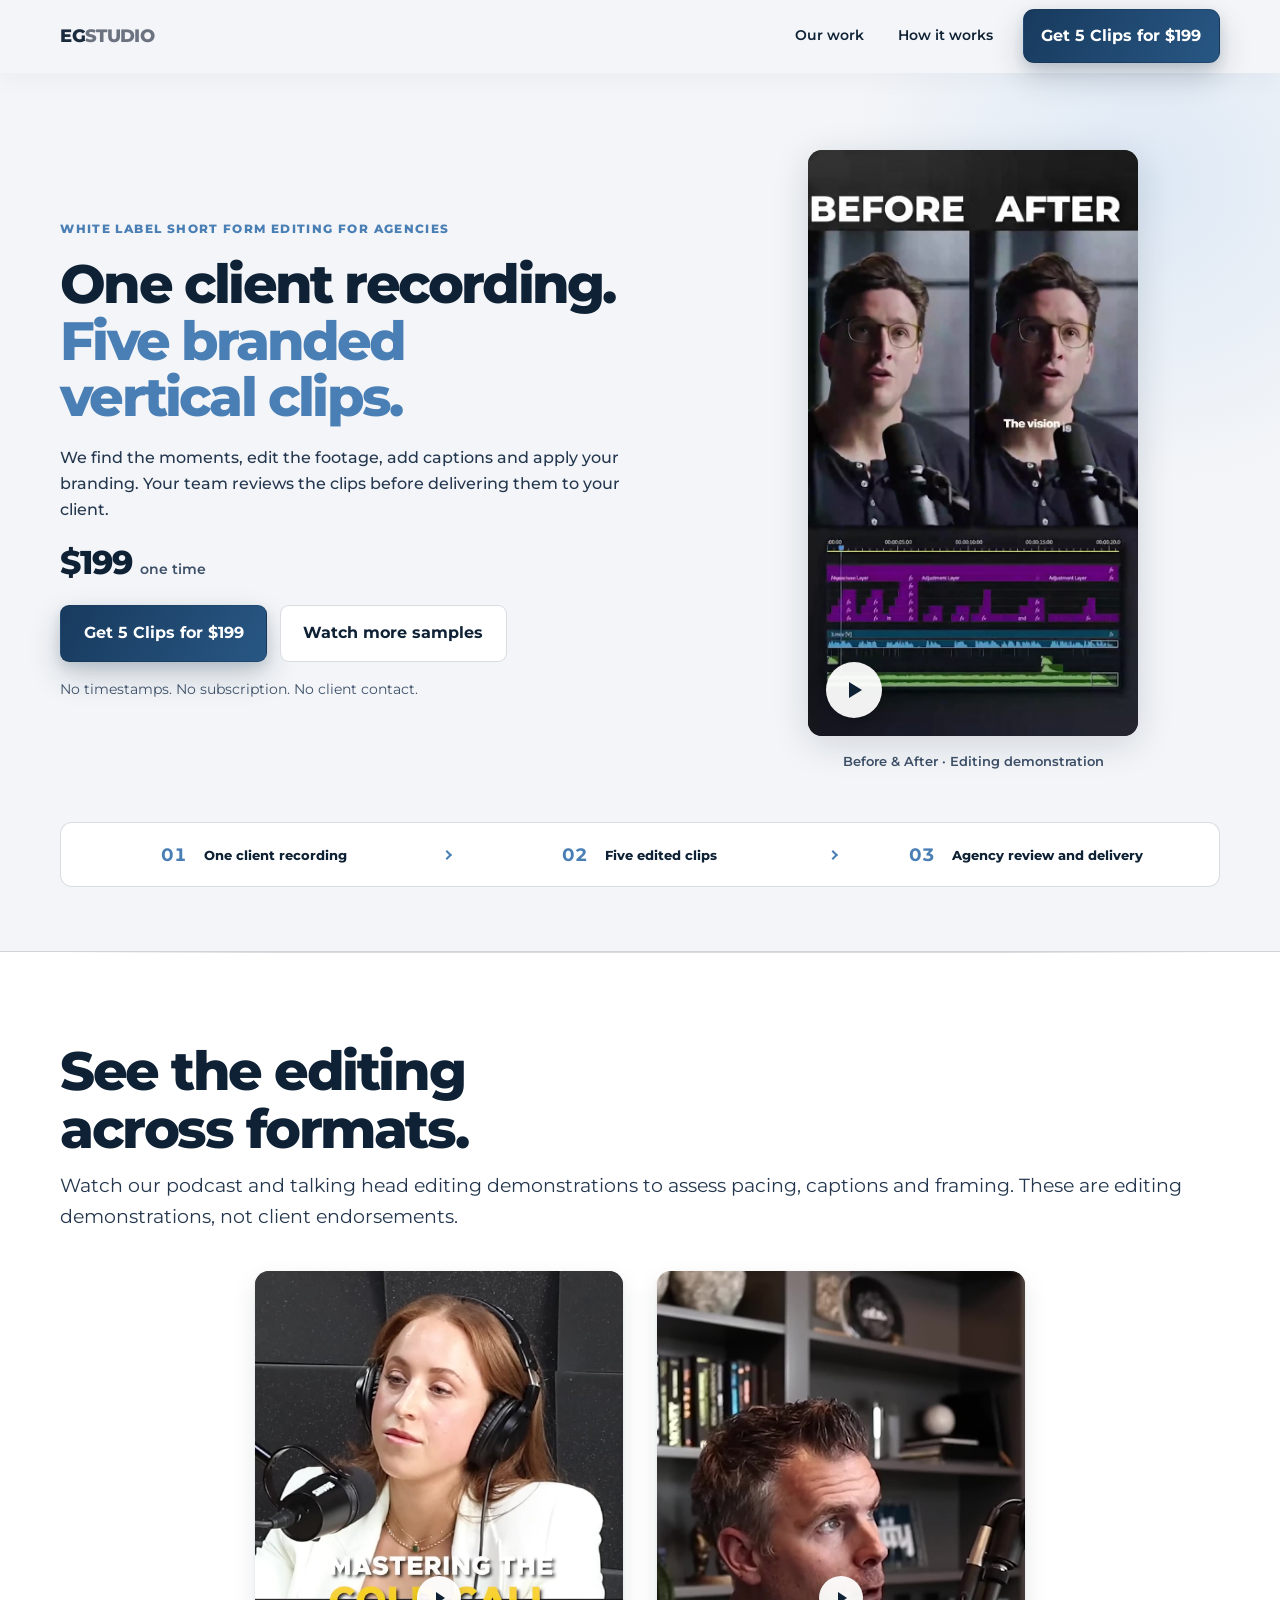
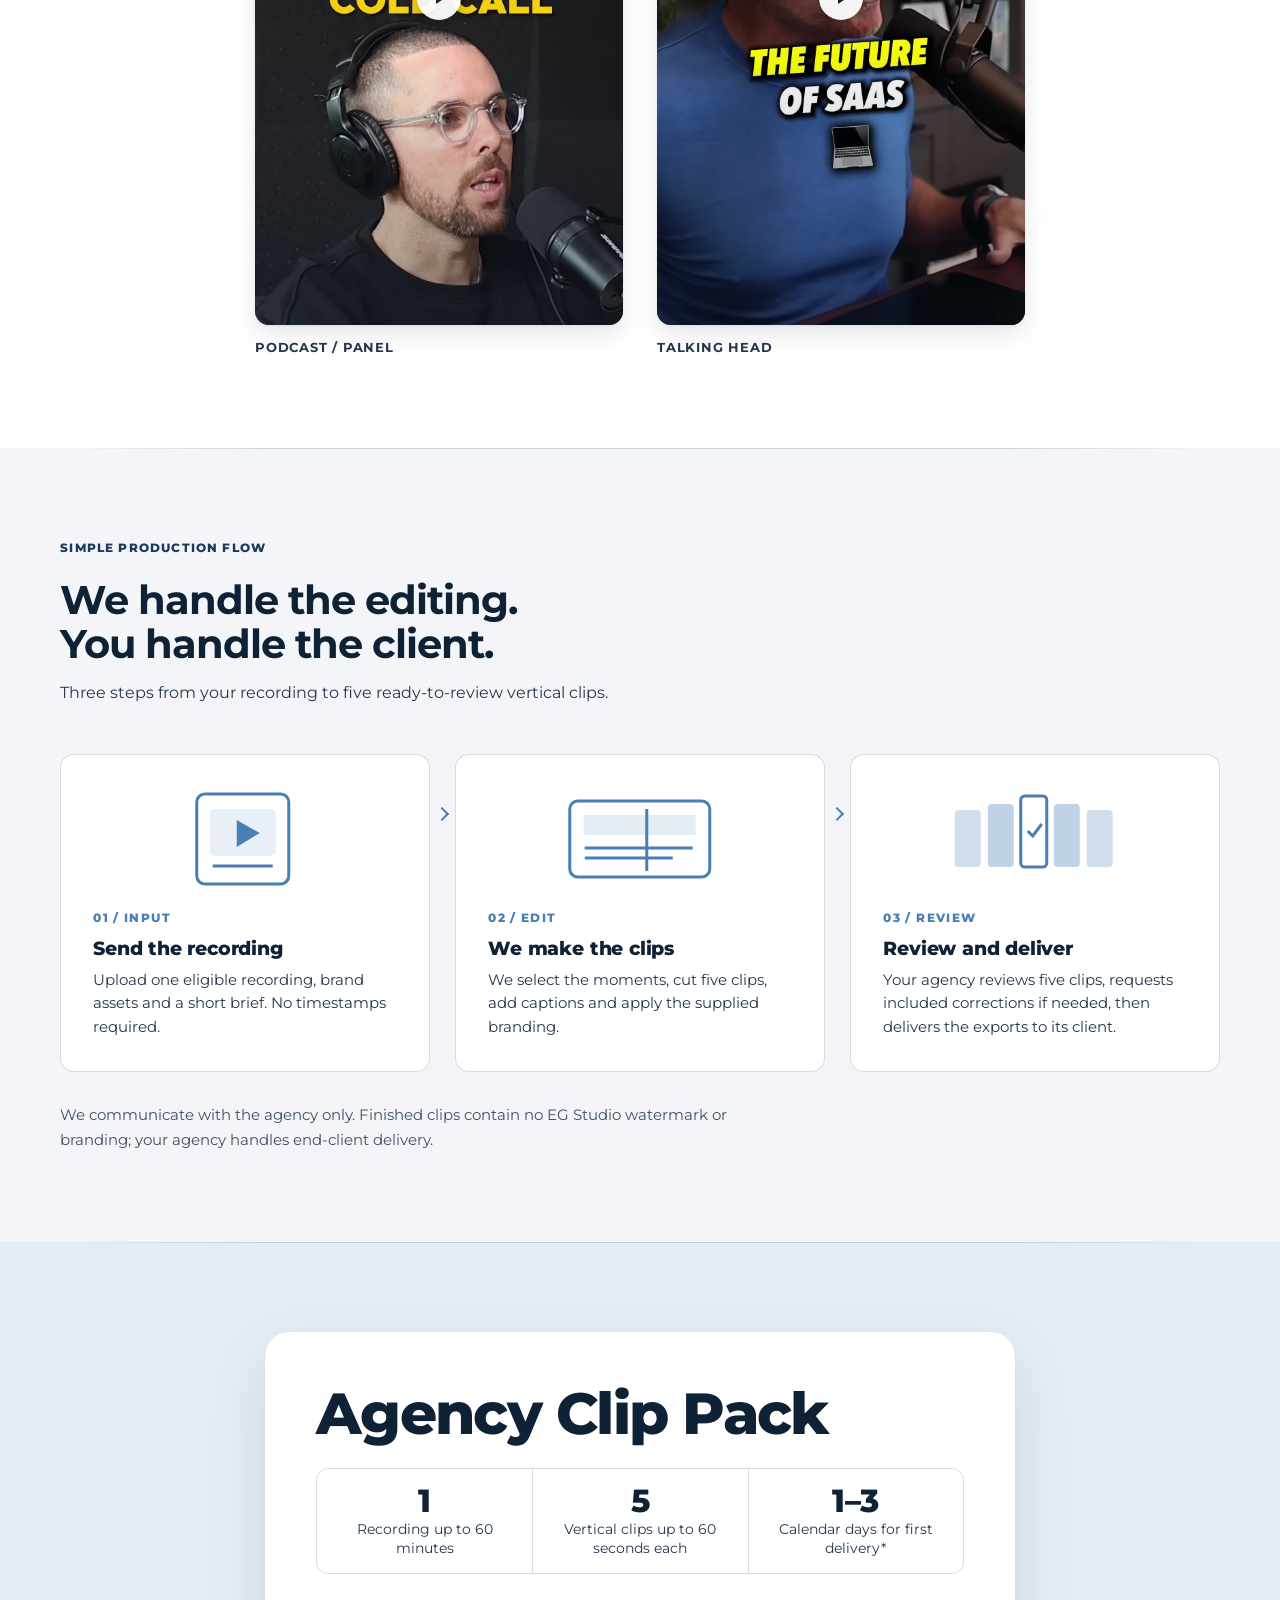
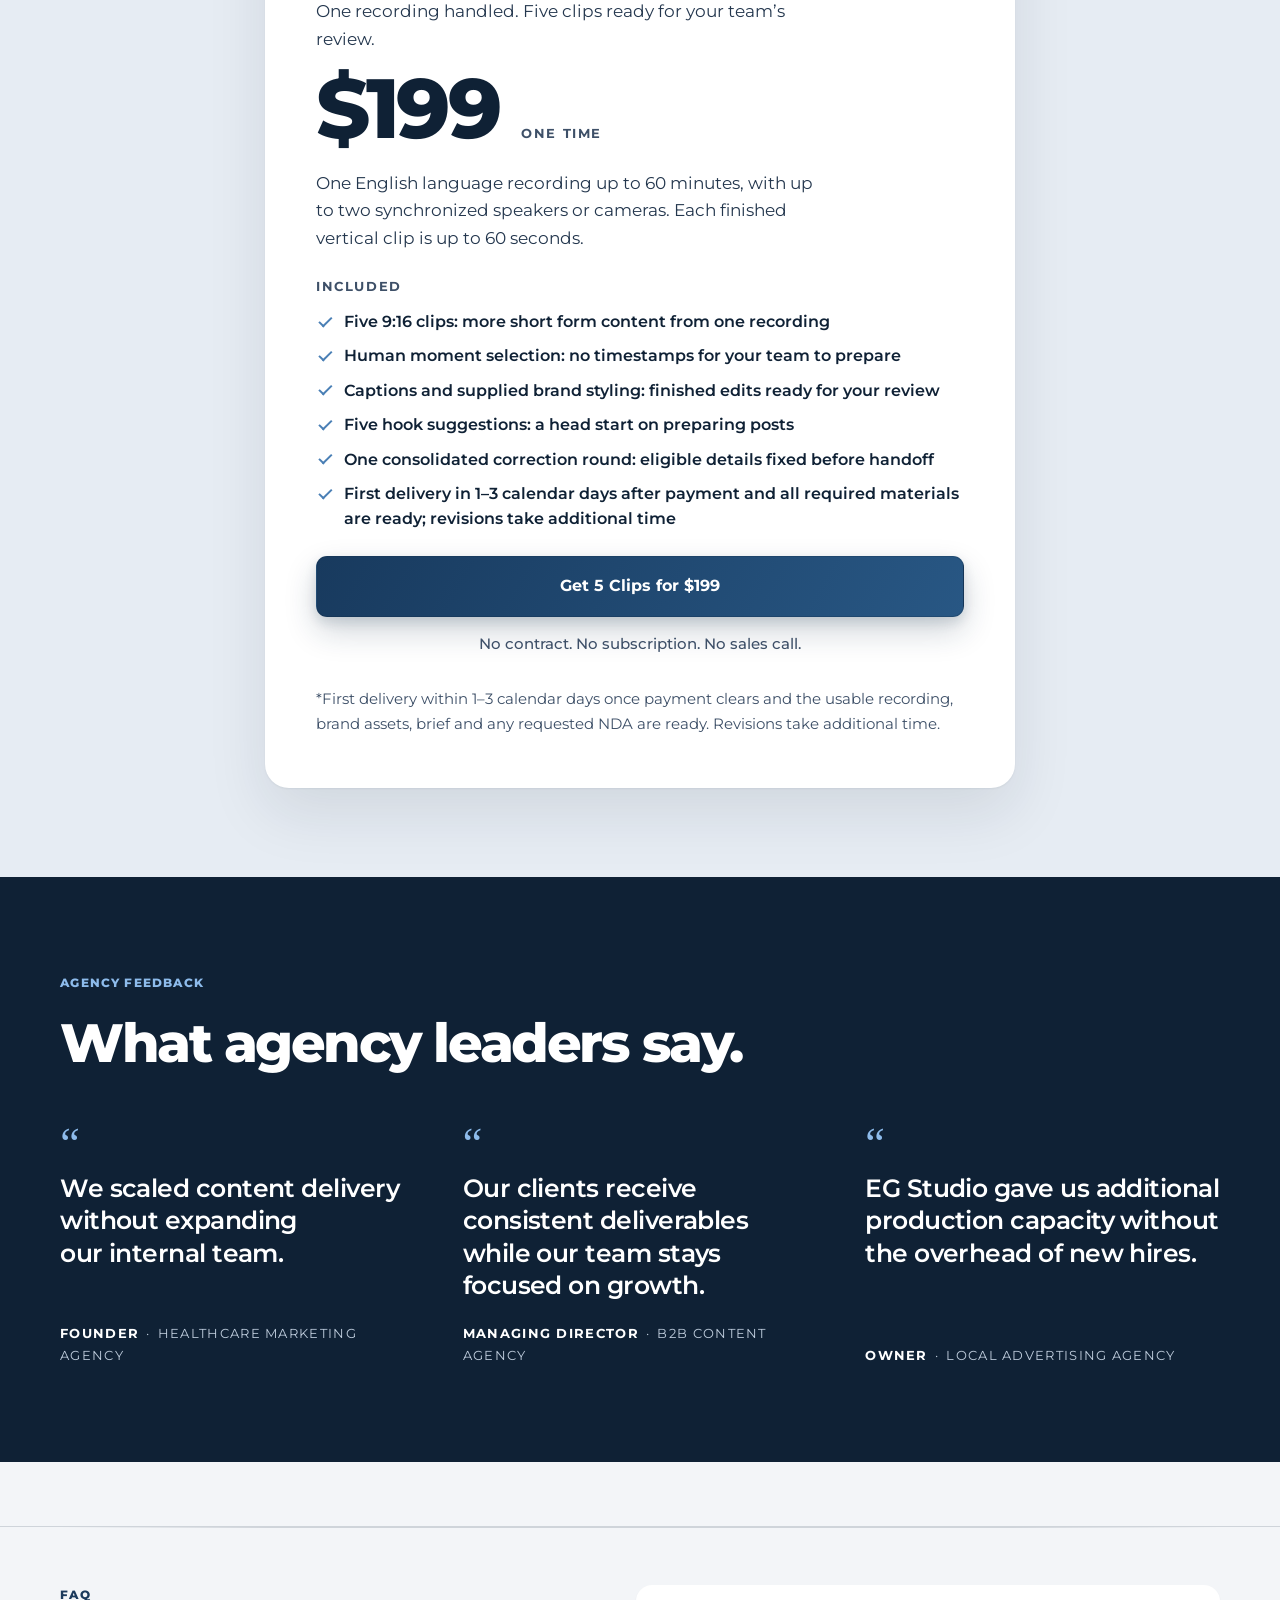
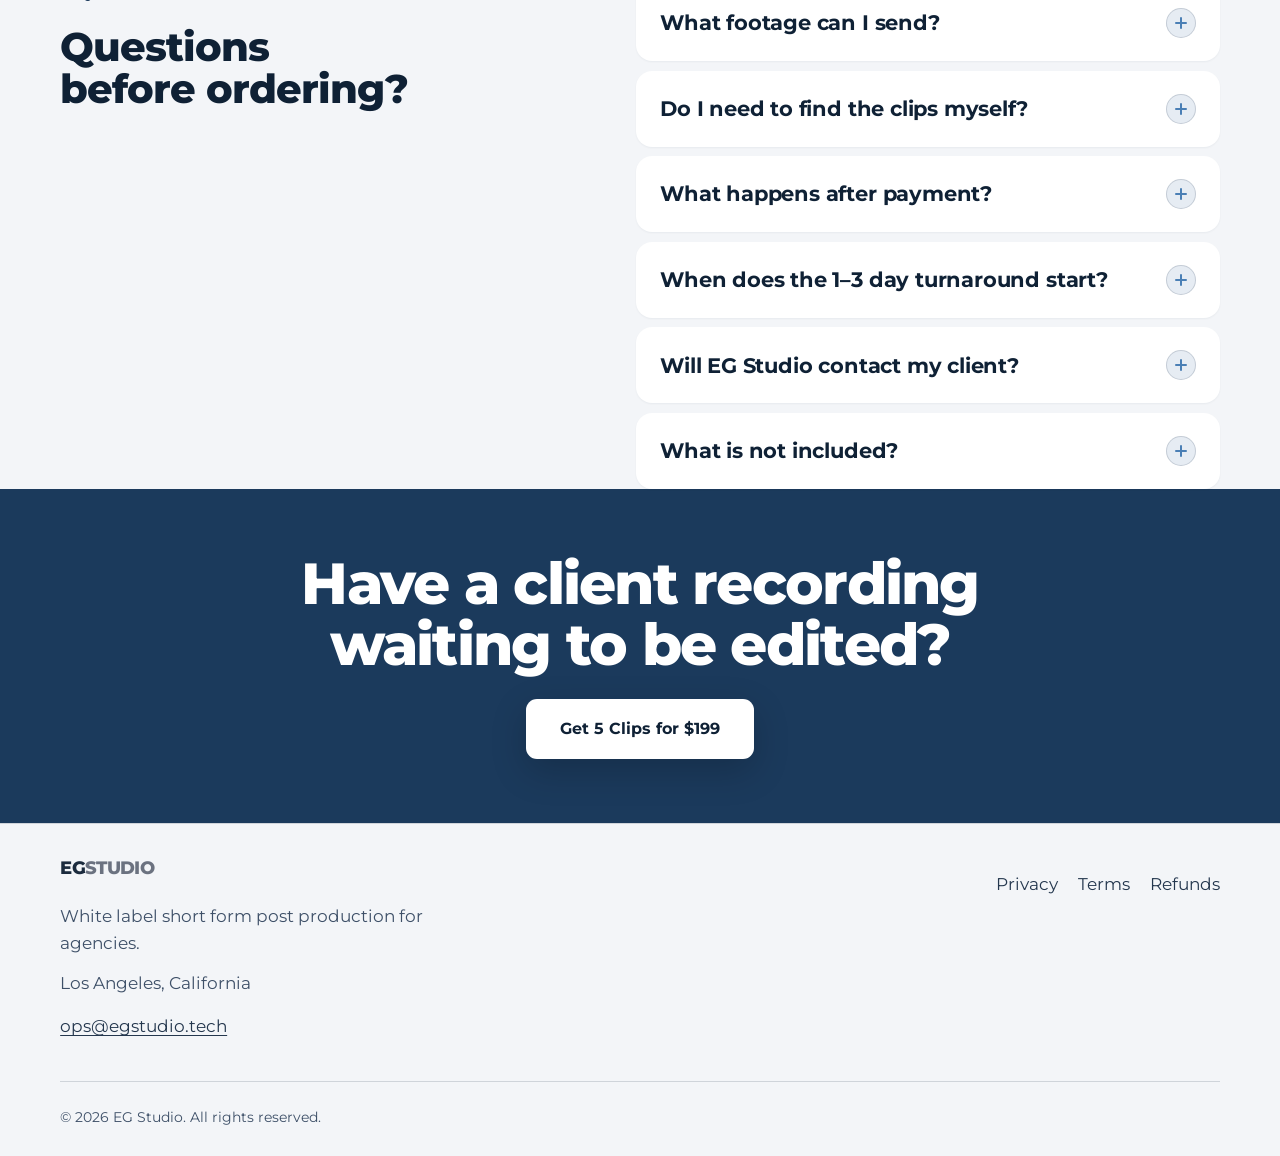
==== index.html @ 1fa15393 "Implement approved visual-first EG Studio homepage on review branch" ====
<!DOCTYPE html>
<html lang="en" class="scroll-smooth">
<head>
  <meta name="p:domain_verify" content="b39643a12d368861248fd5075be1f813">
  <meta charset="UTF-8">
  <meta name="viewport" content="width=device-width, initial-scale=1.0">
  <title>White Label Short Form Video Editing for Agencies | EG Studio</title>
  <meta name="description" content="Keep client content moving without hiring an editor. White label short form editing: five branded clips from one recording for $199.">
  <link rel="canonical" href="https://egstudio.tech/">
  <script type="application/ld+json">
{
 "@context": "https://schema.org",
 "@graph": [
  {
   "@type": "Organization",
   "@id": "https://egstudio.tech/#org",
   "name": "EG Studio",
   "url": "https://egstudio.tech/",
   "email": "ops@egstudio.tech",
   "logo": "https://egstudio.tech/apple-touch-icon.png"
  },
  {
   "@type": "Service",
   "name": "White label short form editing for agencies",
   "serviceType": "White-label short-form video editing",
   "provider": {
    "@id": "https://egstudio.tech/#org"
   },
   "areaServed": "US",
   "url": "https://egstudio.tech/",
   "description": "Keep client content moving without hiring an editor. White label short form editing: five branded clips from one recording for $199.",
   "offers": {
    "@type": "Offer",
    "name": "Agency Clip Pack",
    "price": "199",
    "priceCurrency": "USD",
    "url": "https://buy.stripe.com/00wdR27qNc6IfXJ7419EI0f",
    "description": "One client recording up to 60 minutes becomes five finished clips your agency can review and deliver, each up to 60 seconds. Captions, brand styling, hook suggestions, and one revision round included. $199 one time."
   }
  },
  {
   "@type": "FAQPage",
   "mainEntity": [
     {
      "@type": "Question",
      "name": "What footage can I send?",
      "acceptedAnswer": {
       "@type": "Answer",
       "text": "Podcasts, interviews, webinars, educational recordings, and talking head videos work best. The standard pack covers one English language recording up to 60 minutes, with up to two synchronized speakers or cameras. Unsure whether your recording qualifies? Email us before ordering."
      }
     },
     {
      "@type": "Question",
      "name": "Do I need to find the clips myself?",
      "acceptedAnswer": {
       "@type": "Answer",
       "text": "No. Send the full recording. We review the footage and choose the moments, so your team does not need to prepare timestamps."
      }
     },
     {
      "@type": "Question",
      "name": "What happens after payment?",
      "acceptedAnswer": {
       "@type": "Answer",
       "text": "After payment verification, you receive access to a private Google Drive project workspace shared with the email used for your order. Upload your recording, brand assets, and short brief. We return the clips there for your review."
      }
     },
     {
      "@type": "Question",
      "name": "When does the 1–3 day turnaround start?",
      "acceptedAnswer": {
       "@type": "Answer",
       "text": "The first batch is delivered within 1–3 calendar days once payment clears and the usable recording, brand assets, brief, and any requested NDA are ready. We will tell you if anything is missing."
      }
     },
     {
      "@type": "Question",
      "name": "Will EG Studio contact my client?",
      "acceptedAnswer": {
       "@type": "Answer",
       "text": "No. We communicate with your agency only, and the exported clips contain no EG Studio watermark or branding."
      }
     },
     {
      "@type": "Question",
      "name": "What is not included?",
      "acceptedAnswer": {
       "@type": "Answer",
       "text": "Filming, posting, full episode editing, complex custom animation, and native project files are outside this fixed package unless separately agreed."
      }
     }
    ]
  }
 ]
}
  </script>
  <meta name="application-name" content="EG Studio">
  <link rel="preconnect" href="https://fonts.googleapis.com">
  <link rel="preconnect" href="https://fonts.gstatic.com" crossorigin>
  <link href="https://fonts.googleapis.com/css2?family=Montserrat:wght@400;500;600;700;800;900&display=swap" rel="stylesheet">
  
  <style>
    :root {
      --bg-black: #F4F6F8;
      --bg-surface: #FFFFFF;
      --bg-card: #FFFFFF;
      --bg-card-hover: #F9FAFB;
      --border-color: #D8DEE5;
      --border-focus: #6EA8E5;
      --text-white: #1F2937;
      --text-gray: #6B7280;
      --text-dark-gray: #6B7280;
      --accent-green: #6EA8E5;
      --accent-green-bg: rgba(110, 168, 229, 0.10);
      --accent-green-border: rgba(110, 168, 229, 0.28);
      --primary: #1B3A5C;
      --font-main: 'Montserrat', -apple-system, BlinkMacSystemFont, 'Segoe UI', Roboto, sans-serif;
    }

    @media (prefers-color-scheme: dark) {
      :root {
        --bg-black: #142238;
        --bg-surface: #1C2E48;
        --bg-card: #1C2E48;
        --bg-card-hover: #243F63;
        --border-color: #2D3E56;
        --border-focus: #6EA8E5;
        --text-white: #F8FAFC;
        --text-gray: #D5DCE6;
        --text-dark-gray: #D5DCE6;
        --accent-green: #6EA8E5;
        --accent-green-bg: rgba(110, 168, 229, 0.16);
        --accent-green-border: rgba(110, 168, 229, 0.40);
        --primary: #1B3A5C;
      }
    }

    * {
      box-sizing: border-box;
      margin: 0;
      padding: 0;
    }

    body {
      background-color: var(--bg-black);
      color: var(--text-white);
      font-family: var(--font-main);
      line-height: 1.6;
      -webkit-font-smoothing: antialiased;
      overflow-x: hidden;
    }

    .container {
      width: 92%;
      max-width: 1180px;
      margin: 0 auto;
      padding: 0 1rem;
    }

    .section-container {
      padding: 5.5rem 0;
      border-bottom: 1px solid var(--border-color);
      position: relative;
    }

    .bg-surface { background-color: var(--bg-surface); }
    .text-center { text-align: center; }
    .text-green { color: var(--accent-green); }
    .text-muted { color: var(--text-gray); }

    h1, h2, h3, h4 {
      font-weight: 800;
      letter-spacing: -0.025em;
      color: var(--text-white);
    }

    .eyebrow-tag {
      display: inline-flex;
      align-items: center;
      gap: 0.5rem;
      font-size: 0.72rem;
      font-weight: 700;
      letter-spacing: 0.12em;
      text-transform: uppercase;
      color: var(--text-gray);
      background: rgba(255, 255, 255, 0.05);
      border: 1px solid var(--border-color);
      padding: 0.35rem 0.85rem;
      border-radius: 9999px;
      margin-bottom: 1.5rem;
    }

    .section-title {
      font-size: clamp(1.85rem, 3.5vw, 2.75rem);
      line-height: 1.15;
      margin-bottom: 1rem;
    }

    .section-subtitle {
      font-size: clamp(0.95rem, 1.8vw, 1.15rem);
      color: var(--text-gray);
      max-width: 680px;
      margin: 0 auto 3rem;
      font-weight: 400;
    }

    /* Action Buttons */
    .btn {
      display: inline-flex;
      align-items: center;
      justify-content: center;
      gap: 0.5rem;
      padding: 0.85rem 1.75rem;
      font-weight: 700;
      font-size: 0.9rem;
      text-decoration: none;
      border-radius: 6px;
      transition: all 0.2s cubic-bezier(0.16, 1, 0.3, 1);
      cursor: pointer;
      letter-spacing: -0.01em;
      border: 1px solid transparent;
    }

    .btn-primary {
      background-color: #1B3A5C;
      color: #FFFFFF;
      border-color: #1B3A5C;
    }
    .btn-primary:hover {
      background-color: #152E4A;
      transform: translateY(-1px);
      box-shadow: 0 4px 20px rgba(27, 58, 92, 0.25);
    }

    .btn-secondary {
      background-color: rgba(255, 255, 255, 0.04);
      color: var(--text-white);
      border-color: var(--border-color);
    }
    .btn-secondary:hover {
      border-color: var(--text-white);
      background-color: rgba(255, 255, 255, 0.08);
    }

    .btn-outline-green {
      background: var(--accent-green-bg);
      color: var(--accent-green);
      border-color: var(--accent-green-border);
    }
    .btn-outline-green:hover {
      background: rgba(110, 168, 229, 0.20);
      border-color: var(--accent-green);
    }

    .btn-block {
      width: 100%;
      padding: 1.1rem;
      font-size: 1.05rem;
    }

    /* 1. Global Navigation */
    .nav-container {
      position: sticky;
      top: 0;
      z-index: 1000;
      background-color: rgba(244, 246, 248, 0.92);
      backdrop-filter: blur(14px);
      -webkit-backdrop-filter: blur(14px);
      border-bottom: 1px solid var(--border-color);
      padding: 0.9rem 0;
    }

    .nav-inner {
      display: flex;
      justify-content: space-between;
      align-items: center;
    }

    .nav-menu {
      display: none;
      align-items: center;
      gap: 2rem;
    }
    .nav-menu a {
      color: var(--text-gray);
      text-decoration: none;
      font-size: 0.875rem;
      font-weight: 600;
      transition: color 0.15s;
    }
    .nav-menu a:hover { color: var(--text-white); }

    .btn-primary-nav {
      padding: 0.55rem 1.25rem;
      font-size: 0.825rem;
      background: var(--text-white);
      color: var(--bg-black);
    }

    .mobile-menu-btn {
      display: flex;
      flex-direction: column;
      gap: 5px;
      background: transparent;
      border: none;
      cursor: pointer;
      padding: 0.5rem;
    }
    .mobile-menu-btn span {
      display: block;
      width: 22px;
      height: 2px;
      background: var(--text-white);
      transition: 0.2s;
    }

    .mobile-drawer {
      display: none;
      flex-direction: column;
      gap: 1.25rem;
      background: var(--bg-surface);
      border-bottom: 1px solid var(--border-color);
      padding: 1.5rem 1.25rem;
    }
    .mobile-drawer.active { display: flex; }
    .mobile-drawer a {
      color: var(--text-gray);
      text-decoration: none;
      font-weight: 600;
      font-size: 1rem;
    }

    @media (min-width: 860px) {
      .nav-menu { display: flex; }
      .mobile-menu-btn { display: none; }
      .mobile-drawer { display: none !important; }
    }

    /* 2. Hero Section */
    .hero-section {
      padding: 3.5rem 0 4.5rem;
      text-align: center;
      position: relative;
    }
    @media (min-width: 768px) {
      .hero-section {
        padding: 5rem 0 5rem;
      }
    }
    .hero-title {
      font-size: clamp(2.2rem, 5.2vw, 3.85rem);
      line-height: 1.1;
      margin-bottom: 1.5rem;
      font-weight: 900;
    }
    .hero-subtitle {
      font-size: clamp(1rem, 2vw, 1.25rem);
      color: var(--text-gray);
      max-width: 780px;
      margin: 0 auto 2.5rem;
      font-weight: 400;
      line-height: 1.65;
    }
    .hero-actions {
      display: flex;
      justify-content: center;
      flex-wrap: wrap;
      gap: 1rem;
      margin-bottom: 3rem;
    }
    .hero-proof-bar {
      display: inline-flex;
      align-items: center;
      justify-content: center;
      flex-wrap: wrap;
      gap: 0.75rem 1.25rem;
      padding: 0.75rem 1.5rem;
      background: rgba(255, 255, 255, 0.02);
      border: 1px solid var(--border-color);
      border-radius: 9999px;
      font-size: 0.825rem;
      color: var(--text-gray);
      font-weight: 600;
    }
    .hero-proof-bar .dot {
      color: var(--accent-green);
      font-weight: bold;
    }

    /* 3. Agency Economic Arbitrage */
    .arbitrage-table-container {
      overflow-x: auto;
      border: 1px solid var(--border-color);
      border-radius: 8px;
      background: var(--bg-card);
      margin-bottom: 3rem;
      -webkit-overflow-scrolling: touch;
    }
    .arbitrage-table {
      width: 100%;
      border-collapse: collapse;
      text-align: left;
      min-width: 720px;
      font-size: 0.875rem;
    }
    .arbitrage-table th, .arbitrage-table td {
      padding: 1.25rem 1.5rem;
      border-bottom: 1px solid var(--border-color);
    }
    .arbitrage-table th {
      background: rgba(0, 0, 0, 0.4);
      font-size: 0.75rem;
      text-transform: uppercase;
      letter-spacing: 0.08em;
      color: var(--text-dark-gray);
    }
    .arbitrage-table tr:last-child td { border-bottom: none; }
    .arbitrage-table tr.highlight-row {
      background: rgba(110, 168, 229, 0.06);
    }
    .arbitrage-table tr.highlight-row td {
      border-top: 1px solid var(--accent-green-border);
      border-bottom: 1px solid var(--accent-green-border);
    }
    .badge-eg {
      display: inline-block;
      font-size: 0.7rem;
      font-weight: 800;
      color: var(--accent-green);
      background: var(--accent-green-bg);
      border: 1px solid var(--accent-green-border);
      padding: 0.15rem 0.45rem;
      border-radius: 4px;
      margin-left: 0.4rem;
    }

    /* Dynamic Margin Calculator */
    .calc-container {
      background: var(--bg-card);
      border: 1px solid var(--border-color);
      border-radius: 12px;
      padding: 2.5rem;
      max-width: 840px;
      margin: 0 auto;
    }
    .calc-header {
      margin-bottom: 2rem;
      text-align: center;
    }
    .calc-header h3 {
      font-size: 1.35rem;
      margin-bottom: 0.5rem;
    }
    .calc-grid {
      display: grid;
      grid-template-columns: 1fr;
      gap: 2rem;
    }
    @media (min-width: 768px) {
      .calc-grid { grid-template-columns: 1fr 1fr; align-items: center; }
    }
    .calc-inputs {
      display: flex;
      flex-direction: column;
      gap: 1.25rem;
    }
    .calc-input-group label {
      display: block;
      font-size: 0.8rem;
      text-transform: uppercase;
      letter-spacing: 0.05em;
      color: var(--text-gray);
      margin-bottom: 0.5rem;
      font-weight: 600;
    }
    .input-wrapper {
      position: relative;
      display: flex;
      align-items: center;
    }
    .input-prefix {
      position: absolute;
      left: 1rem;
      color: var(--text-dark-gray);
      font-weight: 700;
      font-size: 1.1rem;
    }
    .input-field {
      width: 100%;
      padding: 0.85rem 1rem 0.85rem 2.25rem;
      background: var(--bg-black);
      border: 1px solid var(--border-color);
      color: var(--text-white);
      font-size: 1.25rem;
      font-weight: 700;
      font-family: inherit;
      border-radius: 6px;
      outline: none;
      transition: border-color 0.15s;
    }
    .input-field:focus { border-color: var(--text-white); }
    .input-field-num { padding-left: 1rem; }
    .calc-presets {
      display: flex;
      gap: 0.5rem;
      margin-top: 0.5rem;
    }
    .preset-btn {
      background: rgba(255, 255, 255, 0.05);
      border: 1px solid var(--border-color);
      color: var(--text-gray);
      padding: 0.25rem 0.65rem;
      border-radius: 4px;
      font-size: 0.75rem;
      font-weight: 600;
      cursor: pointer;
    }
    .preset-btn:hover { background: rgba(255, 255, 255, 0.1); color: var(--text-white); }

    .calc-display-box {
      background: var(--bg-black);
      border: 1px solid var(--border-color);
      border-radius: 8px;
      padding: 1.75rem;
      display: flex;
      flex-direction: column;
      gap: 1.25rem;
    }
    .calc-metric-row {
      display: flex;
      justify-content: space-between;
      align-items: baseline;
      padding-bottom: 0.75rem;
      border-bottom: 1px solid rgba(255, 255, 255, 0.06);
    }
    .calc-metric-row:last-child {
      border-bottom: none;
      padding-bottom: 0;
    }
    .calc-metric-label {
      font-size: 0.825rem;
      color: var(--text-gray);
      font-weight: 500;
    }
    .calc-metric-value {
      font-size: 1.25rem;
      font-weight: 700;
    }
    .calc-metric-value.highlight {
      font-size: 1.85rem;
      color: var(--accent-green);
      font-weight: 900;
    }

    /* 4. Interactive Proof Sandbox */
    .sandbox-grid {
      display: grid;
      grid-template-columns: repeat(auto-fit, minmax(260px, 1fr));
      gap: 1.5rem;
      margin-top: 2rem;
    }
    .archetype-card {
      background: var(--bg-card);
      border: 1px solid var(--border-color);
      border-radius: 10px;
      overflow: hidden;
      display: flex;
      flex-direction: column;
      transition: transform 0.2s, border-color 0.2s;
    }
    .archetype-card:hover {
      transform: translateY(-3px);
      border-color: var(--border-focus);
    }
    .archetype-video-viewport {
      position: relative;
      width: 100%;
      aspect-ratio: 9 / 16;
      background: #000;
      overflow: hidden;
      display: flex;
      align-items: center;
      justify-content: center;
      cursor: pointer;
    }
    .sample-video-elem {
      width: 100%;
      height: 100%;
      object-fit: cover;
      background: #000;
      display: block;
    }
    .video-overlay-badge {
      position: absolute;
      top: 12px;
      left: 12px;
      font-size: 0.68rem;
      font-weight: 800;
      background: rgba(0, 0, 0, 0.75);
      backdrop-filter: blur(4px);
      border: 1px solid rgba(255, 255, 255, 0.2);
      padding: 0.25rem 0.55rem;
      border-radius: 4px;
      text-transform: uppercase;
      color: #1F2937;
      pointer-events: none;
      z-index: 5;
    }
    .video-custom-play-btn {
      position: absolute;
      width: 58px;
      height: 58px;
      border-radius: 50%;
      background: rgba(255, 255, 255, 0.92);
      color: #000;
      display: flex;
      align-items: center;
      justify-content: center;
      box-shadow: 0 8px 30px rgba(0, 0, 0, 0.8);
      transition: transform 0.15s ease, opacity 0.2s ease;
      z-index: 6;
      cursor: pointer;
      pointer-events: auto;
    }
    .video-custom-play-btn.playing {
      opacity: 0;
      pointer-events: none;
    }
    .archetype-info {
      padding: 1.25rem;
      flex-grow: 1;
      display: flex;
      flex-direction: column;
      justify-content: space-between;
      border-top: 1px solid var(--border-color);
    }
    .archetype-info h4 {
      font-size: 1.05rem;
      margin-bottom: 0.4rem;
    }
    .archetype-info p {
      font-size: 0.825rem;
      color: var(--text-gray);
      line-height: 1.5;
    }
    .archetype-specs {
      display: flex;
      flex-wrap: wrap;
      gap: 0.4rem;
      margin-top: 1rem;
    }
    .spec-pill {
      font-size: 0.68rem;
      font-weight: 600;
      color: var(--text-dark-gray);
      background: rgba(255, 255, 255, 0.03);
      border: 1px solid var(--border-color);
      padding: 0.15rem 0.45rem;
      border-radius: 3px;
    }
    .drive-banner-box {
      margin-top: 3rem;
      background: rgba(255, 255, 255, 0.02);
      border: 1px dashed var(--border-color);
      border-radius: 8px;
      padding: 1.5rem;
      display: flex;
      align-items: center;
      justify-content: space-between;
      flex-wrap: wrap;
      gap: 1.25rem;
    }

    /* 5. SLA Matrix */
    .sla-matrix-grid {
      display: grid;
      grid-template-columns: repeat(auto-fit, minmax(240px, 1fr));
      gap: 1.5rem;
      margin-top: 2rem;
    }
    .sla-milestone-card {
      background: var(--bg-card);
      border: 1px solid var(--border-color);
      border-radius: 8px;
      padding: 1.75rem;
      position: relative;
      display: flex;
      flex-direction: column;
    }
    .milestone-num {
      font-size: 0.72rem;
      font-weight: 800;
      color: var(--accent-green);
      letter-spacing: 0.1em;
      text-transform: uppercase;
      margin-bottom: 0.5rem;
    }
    .milestone-days {
      font-size: 1.35rem;
      font-weight: 800;
      margin-bottom: 0.75rem;
    }
    .milestone-deliverable {
      font-size: 0.95rem;
      font-weight: 700;
      color: var(--text-white);
      margin-bottom: 0.5rem;
    }
    .milestone-desc {
      font-size: 0.825rem;
      color: var(--text-gray);
      line-height: 1.55;
      margin-bottom: 1.25rem;
      flex-grow: 1;
    }
    .milestone-sla-badge {
      display: inline-flex;
      align-items: center;
      gap: 0.35rem;
      font-size: 0.75rem;
      font-weight: 700;
      color: var(--text-white);
      background: rgba(255, 255, 255, 0.05);
      border: 1px solid var(--border-color);
      padding: 0.35rem 0.65rem;
      border-radius: 4px;
      width: fit-content;
    }

    /* Calibration Guarantee Callout */
    .calibration-box {
      margin-top: 2.5rem;
      background: rgba(110, 168, 229, 0.06);
      border: 1px solid var(--accent-green-border);
      border-radius: 8px;
      padding: 1.5rem 2rem;
      display: flex;
      align-items: center;
      gap: 1.5rem;
    }
    .calibration-icon {
      font-size: 2rem;
      color: var(--accent-green);
      flex-shrink: 0;
    }

    /* 6. Infrastructure & Async Questionnaire */
    .infra-grid {
      display: grid;
      grid-template-columns: repeat(auto-fit, minmax(300px, 1fr));
      gap: 1.5rem;
      margin-top: 2rem;
    }
    .infra-card {
      background: var(--bg-card);
      border: 1px solid var(--border-color);
      border-radius: 8px;
      padding: 2rem;
    }
    .infra-icon {
      width: 42px;
      height: 42px;
      border-radius: 8px;
      background: rgba(255, 255, 255, 0.05);
      border: 1px solid var(--border-color);
      display: flex;
      align-items: center;
      justify-content: center;
      margin-bottom: 1.25rem;
      color: var(--text-white);
    }
    .infra-card h3 {
      font-size: 1.15rem;
      margin-bottom: 0.65rem;
    }
    .infra-card p {
      font-size: 0.85rem;
      color: var(--text-gray);
      line-height: 1.6;
    }

    .async-onboarding-container {
      margin-top: 3.5rem;
      background: var(--bg-card);
      border: 1px solid var(--border-color);
      border-radius: 12px;
      padding: 2.5rem;
      text-align: center;
    }
    .async-steps-grid {
      display: grid;
      grid-template-columns: repeat(auto-fit, minmax(220px, 1fr));
      gap: 1.5rem;
      margin: 2rem 0;
      text-align: left;
    }
    .step-item {
      background: var(--bg-black);
      border: 1px solid var(--border-color);
      border-radius: 8px;
      padding: 1.25rem;
    }
    .step-num {
      font-size: 0.75rem;
      font-weight: 800;
      color: var(--accent-green);
      margin-bottom: 0.5rem;
    }

    /* 7. Pricing */
    .pricing-wrap {
      max-width: 980px;
      margin: 0 auto;
      display: grid;
      gap: 1.5rem;
    }
    .pricing-card-main {
      background: var(--bg-card);
      border: 2px solid var(--text-white);
      border-radius: 12px;
      padding: 3rem 2.5rem;
      position: relative;
      box-shadow: 0 10px 40px rgba(0, 0, 0, 0.8);
    }
    .pricing-badge-top {
      position: absolute;
      top: -14px;
      left: 50%;
      transform: translateX(-50%);
      background: var(--text-white);
      color: var(--bg-black);
      font-size: 0.75rem;
      font-weight: 800;
      letter-spacing: 0.1em;
      text-transform: uppercase;
      padding: 0.35rem 1rem;
      border-radius: 9999px;
      white-space: nowrap;
    }
    .pricing-card-main.offer-secondary {
      border-color: var(--border-color);
    }
    .pricing-amount-hero {
      font-size: clamp(3rem, 6vw, 4.25rem);
      font-weight: 900;
      line-height: 1;
      margin: 1.5rem 0 0.5rem;
      letter-spacing: -0.04em;
    }
    .pricing-amount-hero span {
      font-size: 1.1rem;
      font-weight: 600;
      color: var(--text-gray);
      letter-spacing: normal;
    }
    .pricing-unit-cost {
      font-size: 0.85rem;
      color: var(--accent-green);
      font-weight: 700;
      margin-bottom: 1.75rem;
    }
    .pricing-checklist {
      list-style: none;
      margin: 2rem 0;
      display: flex;
      flex-direction: column;
      gap: 0.85rem;
      text-align: left;
    }
    .pricing-checklist li {
      font-size: 0.9rem;
      color: #6B7280;
      display: flex;
      align-items: flex-start;
      gap: 0.75rem;
      line-height: 1.45;
    }
    .check-icon {
      color: var(--accent-green);
      flex-shrink: 0;
      font-weight: 900;
    }

    /* 8. FAQ */
    .faq-container {
      max-width: 800px;
      margin: 0 auto;
      display: flex;
      flex-direction: column;
      gap: 1rem;
    }
    .faq-item {
      background: var(--bg-card);
      border: 1px solid var(--border-color);
      border-radius: 8px;
      overflow: hidden;
      transition: border-color 0.15s;
    }
    .faq-item.active { border-color: var(--border-focus); }
    .faq-question {
      width: 100%;
      padding: 1.35rem 1.5rem;
      background: transparent;
      border: none;
      color: var(--text-white);
      font-size: 1rem;
      font-weight: 700;
      text-align: left;
      font-family: inherit;
      display: flex;
      justify-content: space-between;
      align-items: center;
      cursor: pointer;
      gap: 1rem;
    }
    .faq-chevron {
      transition: transform 0.2s ease;
      font-size: 1.1rem;
      color: var(--text-gray);
    }
    .faq-item.active .faq-chevron {
      transform: rotate(180deg);
      color: var(--text-white);
    }
    .faq-answer {
      display: none;
      padding: 0 1.5rem 1.5rem;
      font-size: 0.885rem;
      color: var(--text-gray);
      line-height: 1.65;
    }
    .faq-item.active .faq-answer { display: block; }

    /* 9. Terminal CTA */
    .terminal-cta-section {
      padding: 6.5rem 0;
      background: radial-gradient(circle at 50% 0%, #FFFFFF 0%, #F4F6F8 85%);
      text-align: center;
      border-top: 1px solid var(--border-color);
    }
    .terminal-title {
      font-size: clamp(2rem, 4.5vw, 3.25rem);
      font-weight: 900;
      margin-bottom: 1rem;
      line-height: 1.15;
    }
    .terminal-sub {
      font-size: 1.1rem;
      color: var(--text-gray);
      max-width: 620px;
      margin: 0 auto 2.5rem;
    }
    .terminal-actions {
      display: flex;
      flex-direction: column;
      align-items: center;
      gap: 1.25rem;
    }
    .contact-ops-link {
      color: var(--text-gray);
      text-decoration: none;
      font-size: 0.85rem;
      transition: color 0.15s;
    }
    .contact-ops-link:hover { color: var(--text-white); }
    .contact-ops-link span { color: var(--text-white); text-decoration: underline; }

    /* Footer */
    footer {
      padding: 2.5rem 0;
      border-top: 1px solid var(--border-color);
      font-size: 0.75rem;
      color: var(--text-dark-gray);
      background: var(--bg-black);
    }
    .footer-inner {
      display: flex;
      justify-content: space-between;
      align-items: center;
      flex-wrap: wrap;
      gap: 1rem;
    }

    .footer-links {
      display: flex;
      gap: 1.5rem;
      flex-wrap: wrap;
    }
    .footer-links a {
      color: inherit;
      text-decoration: none;
      transition: color 0.15s ease;
    }
    .footer-links a:hover,
    .footer-links a:focus-visible {
      color: var(--text-white);
    }

    @media (max-width: 640px) {
      .section-container { padding: 4.5rem 0; }
      .calc-container { padding: 1.5rem; }
      .pricing-card-main { padding: 2.5rem 1.5rem; }
      .calibration-box { flex-direction: column; text-align: center; }
    }
    @media (min-width: 900px) {
      .pricing-wrap {
        grid-template-columns: repeat(2, minmax(0, 1fr));
      }
    }
    .hero-micro {
      color: var(--text-dark-gray);
      font-size: 0.88rem;
      margin: -1.5rem auto 1.75rem;
      max-width: 440px;
      line-height: 1.45;
    }
    .who-split {
      display: grid;
      grid-template-columns: 1fr;
      gap: 1rem;
      text-align: left;
      max-width: 720px;
      margin: 0 auto 1.75rem;
    }
    @media (min-width: 720px) {
      .who-split { grid-template-columns: 1fr 1fr; }
    }
    .who-card {
      background: var(--bg-card);
      border: 1px solid var(--border-color);
      border-radius: 8px;
      padding: 1.1rem 1.2rem;
    }
    .who-card h2 {
      font-size: 0.95rem;
      margin-bottom: 0.4rem;
    }
    .who-card p {
      font-size: 0.85rem;
      color: var(--text-gray);
      line-height: 1.45;
      font-weight: 400;
    }
    .how-three {
      max-width: 720px;
      margin: 0 auto;
      text-align: left;
      display: grid;
      gap: 0.75rem;
    }
    .how-three h2 {
      font-size: 0.95rem;
      letter-spacing: 0.06em;
      text-transform: uppercase;
      color: var(--text-dark-gray);
      font-weight: 700;
    }
    .how-three ol {
      margin: 0;
      padding-left: 1.15rem;
      color: var(--text-gray);
      font-size: 0.88rem;
      line-height: 1.5;
    }
    .how-three li { margin-bottom: 0.35rem; }
    .how-three strong { color: var(--text-white); }

    .nav-cta { display: none; }
    @media (min-width: 860px) {
      .nav-cta { display: inline-flex; }
    }
    .hero-facts {
      list-style: none;
      max-width: 420px;
      margin: 0 auto 1.5rem;
      padding: 0;
      color: var(--text-gray);
      font-size: 0.82rem;
      font-weight: 600;
      line-height: 1.55;
    }
    .hero-facts li { margin: 0; }
    .econ-cards { display: none; }
    @media (max-width: 860px) {
      .nav-container { padding: 0.55rem 0; }
      .hero-section { padding: 1.75rem 0 2.25rem; }
      .hero-title { font-size: 2rem; margin-bottom: 0.9rem; }
      .hero-subtitle { margin: 0 auto 1.35rem; font-size: 0.98rem; }
      .hero-actions { margin-bottom: 1.15rem; }
      .hero-micro { margin: 0 auto 1.35rem; }
      .section-container { padding: 2.75rem 0; }
      .section-subtitle { margin-bottom: 1.75rem; }
      .terminal-cta-section { padding: 3.25rem 0; }
      .arbitrage-table-container { display: none; }
      .econ-cards {
        display: grid;
        gap: 0.75rem;
        margin-bottom: 2rem;
      }
      .econ-card {
        background: var(--bg-card);
        border: 1px solid var(--border-color);
        border-radius: 8px;
        padding: 1rem 1.1rem;
        text-align: left;
      }
      .econ-card.eg {
        border-color: var(--accent-green-border);
        background: rgba(110, 168, 229, 0.06);
      }
      .econ-card h3 {
        font-size: 0.95rem;
        margin-bottom: 0.35rem;
      }
      .econ-card p {
        font-size: 0.8rem;
        color: var(--text-gray);
        line-height: 1.45;
        font-weight: 400;
      }
      .econ-card strong { color: var(--text-white); }
      .econ-card .eg-price { color: var(--accent-green); }
    }
  
    .site-header-image2{position:sticky;top:0;z-index:1000;background:#F4F6F8;border-bottom:1px solid var(--border-color)}
    .site-header-shell{width:94%;max-width:1180px;margin:0 auto;min-height:150px;display:flex;align-items:center;justify-content:space-between;gap:2rem;padding:1rem}
    .site-header-actions{display:flex;align-items:center;gap:2.25rem;margin-left:auto}
    .site-header-scope{color:#6B7280;text-decoration:none;font-size:1.45rem;font-weight:400;white-space:nowrap}
    .site-header-work{display:inline-flex;align-items:center;justify-content:center;min-height:96px;padding:1.35rem 1.9rem;background:#1B3A5C;color:#FFFFFF;text-decoration:none;border-radius:6px;font-size:1.45rem;font-weight:900;white-space:nowrap}
    .site-header-scope:hover{color:#1F2937}.site-header-work:hover{background:#152E4A}
    .video-custom-play-btn{right:14px;bottom:14px;left:auto;top:auto;transform:none;width:48px;height:48px}
    .site-footer-current{border-top:1px solid var(--border-color);padding:1.35rem 0 2.25rem;color:var(--text-dark-gray);font-size:.78rem;background:var(--bg-black)}
    .site-footer-current .site-footer-shell{width:92%;max-width:1180px;margin:0 auto;padding:0 1rem}
    .site-footer-current .site-footer-links{display:flex;flex-wrap:wrap;gap:.7rem 1rem;margin-top:.65rem}
    .site-footer-current a{color:var(--text-gray);text-decoration:none}
    @media(max-width:767px){.site-header-shell{width:96%;min-height:72px;padding:.6rem .45rem;gap:.45rem}.site-header-actions{gap:.5rem}.site-header-scope{font-size:.65rem}.site-header-work{min-height:44px;padding:.62rem .72rem;font-size:.66rem;border-radius:4px}.video-custom-play-btn{right:10px;bottom:10px;width:42px;height:42px}}
  
    /* Image 2: coded header + top hero */
    .image2-header{
      position:sticky;top:0;z-index:1000;background:rgba(244, 246, 248, 0.94);
      backdrop-filter:blur(14px);-webkit-backdrop-filter:blur(14px);
      border-bottom:1px solid #D8DEE5;
    }
    .image2-wrap{width:min(92%,760px);margin:0 auto}
    .image2-nav{display:flex;align-items:center;justify-content:space-between;gap:.75rem;padding:.8rem 0}
    .image2-nav-actions{display:flex;align-items:center;gap:.8rem}
    .image2-nav-link{font-family:Montserrat,-apple-system,BlinkMacSystemFont,"Segoe UI",sans-serif;font-size:.7rem;color:#6B7280;text-decoration:none;display:inline}
    .image2-work-btn{display:inline-flex;align-items:center;justify-content:center;padding:.58rem .72rem;font-family:Montserrat,-apple-system,BlinkMacSystemFont,"Segoe UI",sans-serif;font-weight:800;font-size:.69rem;text-decoration:none;border-radius:2px;border:1px solid #1F2937;background:#1B3A5C;color:#FFFFFF;white-space:nowrap}
    .image2-hero{padding:2.2rem 0 1.6rem;border-top:0;background:#F4F6F8}
    h1.image2-eyebrow{font-weight:400;line-height:1.5}
    .image2-eyebrow{font-family:"IBM Plex Mono",ui-monospace,SFMono-Regular,Menlo,monospace;text-transform:uppercase;letter-spacing:.1em;color:#6B7280;font-size:.66rem;margin:0 0 .8rem}
    .image2-title{font-family:Montserrat,-apple-system,BlinkMacSystemFont,"Segoe UI",sans-serif;font-size:clamp(2.2rem,10vw,4.35rem);line-height:.98;font-weight:850;letter-spacing:-.05em;margin:0 0 1rem;color:#1F2937}
    .image2-hero-rest{margin-top:0}
    .image2-hero-rest>.hero-subtitle{margin-top:0}
    @media(max-width:719px){
      .image2-wrap{width:min(94%,760px)}
      .image2-nav{gap:.35rem}
      .image2-nav-actions{gap:.45rem}
      .image2-nav-link{font-size:.58rem}
      .image2-work-btn{font-size:.58rem;padding:.5rem .58rem}
    }
    @media(min-width:720px){
      .image2-hero{padding:3.5rem 0 2rem}
    }

    /* Image 3: exact sample-section composition */
    .image3-work{padding:2.3rem 0;border-top:1px solid #D8DEE5;background:#F4F6F8}
    .image3-wrap{width:min(92%,1080px);margin:0 auto}
    .image3-kicker,.image3-meta{font-family:"IBM Plex Mono",ui-monospace,SFMono-Regular,Menlo,monospace;text-transform:uppercase;letter-spacing:.1em;color:#6B7280}
    .image3-kicker{font-size:.62rem;margin:0 0 .45rem}
    .image3-work h2{font-family:Montserrat,-apple-system,BlinkMacSystemFont,"Segoe UI",sans-serif;font-size:clamp(1.45rem,5.5vw,2.25rem);line-height:1.08;font-weight:850;letter-spacing:-.035em;margin:0 0 .72rem;color:#1F2937}
    .image3-intro{color:#6B7280;font-size:.9rem;line-height:1.5;margin:0}
    .image3-samples{display:grid;grid-template-columns:repeat(3,minmax(0,1fr));gap:1rem;margin-top:1rem}
    .image3-sample{border:1px solid #D8DEE5;background:#FFFFFF;min-width:0;overflow:hidden}
    .image3-sample video{width:100%;aspect-ratio:9/16;object-fit:contain;object-position:center center;background:#000;display:block;max-width:100%}
    .image3-info{padding:.85rem .9rem 1rem}
    .image3-meta{font-size:.58rem;margin:0 0 .18rem}
    .image3-sample h3{font-family:Montserrat,-apple-system,BlinkMacSystemFont,"Segoe UI",sans-serif;font-size:.95rem;line-height:1.2;color:#1F2937;margin:0}
    .image3-disc{font-size:.74rem;color:#6B7280;margin:.9rem 0 0}
    .image3-proof-cta{margin-top:1.15rem;padding-top:1.15rem;border-top:1px solid #D8DEE5}
    .image3-actions{display:grid;gap:.65rem;margin-top:.7rem;grid-template-columns:1fr 1fr;align-items:stretch}
    .image3-btn{display:inline-flex;align-items:center;justify-content:center;padding:1.05rem;font-family:Montserrat,-apple-system,BlinkMacSystemFont,"Segoe UI",sans-serif;font-weight:800;font-size:.8rem;text-decoration:none;border-radius:2px;border:1px solid #1F2937}
    .image3-btn-primary{background:#1B3A5C;color:#FFFFFF}
    .image3-btn-secondary{background:transparent;color:#1F2937;border-color:#D8DEE5}
    .anchor-alias{position:absolute;transform:translateY(-72px)}
    @media(max-width:719px){
      .image3-samples{grid-template-columns:repeat(3,minmax(0,1fr));gap:.42rem}
      .image3-info{padding:.55rem .42rem .65rem}
      .image3-meta{font-size:.46rem;letter-spacing:.06em}
      .image3-sample h3{font-size:.62rem;line-height:1.2}
      .image3-actions{gap:.42rem}
      .image3-btn{font-size:.6rem;padding:.72rem .4rem}
    }

  
    /* Compact hero offer block from approved Image 2 */
    .compact-offer-block{
      margin-top:1.05rem;
      color:#1F2937;
    }
    .compact-offer-intro{
      margin:0;
      color:#6B7280;
      font-size:.88rem;
      line-height:1.5;
    }
    .compact-offer-work{
      display:flex;
      align-items:center;
      justify-content:center;
      width:100%;
      min-height:52px;
      margin-top:.9rem;
      padding:.8rem 1rem;
      background:#1F2937;
      color:#F4F6F8;
      border:1px solid #1F2937;
      border-radius:2px;
      text-decoration:none;
      font-family:Montserrat,-apple-system,BlinkMacSystemFont,"Segoe UI",sans-serif;
      font-size:.78rem;
      font-weight:800;
      text-align:center;
    }
    .compact-offer-scale{
      margin:.65rem 0 0;
      color:#6B7280;
      font-size:.7rem;
      line-height:1.45;
    }
    .compact-offer-rows{
      margin-top:.75rem;
      border-top:1px solid #D8DEE5;
    }
    .compact-offer-row{
      display:grid;
      grid-template-columns:minmax(0,.82fr) minmax(0,1.55fr);
      gap:.8rem;
      align-items:center;
      padding:.62rem 0;
      border-bottom:1px solid #D8DEE5;
      font-size:.72rem;
      line-height:1.35;
    }
    .compact-offer-row>span{
      color:#1F2937;
      font-weight:500;
    }
    .compact-offer-row>strong{
      color:#1F2937;
      font-weight:800;
      text-align:right;
    }
    @media(min-width:720px){
      .compact-offer-intro{font-size:.92rem}
      .compact-offer-work{font-size:.82rem}
      .compact-offer-scale{font-size:.74rem}
      .compact-offer-row{font-size:.76rem}
    }

    .scale-copy{max-width:680px;margin:0 auto}
    .scale-copy p{color:var(--text-gray);font-size:clamp(1rem,1.8vw,1.15rem);margin:0 0 1rem;line-height:1.6}
    .scale-close{color:var(--text-white)!important;font-weight:800;font-size:clamp(1.35rem,2.6vw,1.7rem)!important;line-height:1.25;letter-spacing:-.03em;margin-top:1.4rem!important}
    .buy-list{max-width:640px;margin:.75rem auto 0;list-style:none;display:flex;flex-direction:column;gap:.9rem;text-align:left}
    .buy-list li{display:flex;gap:.75rem;align-items:flex-start;color:#6B7280;font-size:1.02rem;line-height:1.45}
    .wl-panel{max-width:820px;margin:0 auto;background:linear-gradient(180deg,rgba(110, 168, 229, 0.10),rgba(110, 168, 229, 0.05));border:1px solid var(--accent-green-border);border-radius:12px;padding:clamp(1.6rem,4vw,2.75rem)}
    .wl-panel h2{font-size:clamp(1.85rem,3.5vw,2.75rem);line-height:1.12;margin-bottom:.85rem}
    .wl-sub{color:var(--text-white);font-weight:700;font-size:clamp(1rem,2vw,1.15rem);margin:0 0 1rem;line-height:1.45}
    .wl-lead{color:var(--text-gray);margin:0 0 1.25rem}
    .wl-list{list-style:none;display:flex;flex-direction:column;gap:.8rem;margin:0 0 1.4rem}
    .wl-list li{display:flex;gap:.7rem;align-items:flex-start;color:#6B7280;font-size:.95rem;line-height:1.45}
    .wl-list a{color:#1F2937}
    .wl-close{color:var(--accent-green);font-weight:800;font-size:clamp(1.05rem,2vw,1.25rem);line-height:1.35;margin:0}
    .terminal-actions .btn{max-width:100%;white-space:normal;text-align:center;line-height:1.35}

    .pain-grid{display:grid;grid-template-columns:1fr;gap:2.75rem}
    .pain-block{padding:0}
    .pain-block h2{font-size:clamp(1.7rem,4.2vw,2.45rem);line-height:1.08;margin-bottom:1.35rem;max-width:14ch}
    .flow{list-style:none;margin:0;padding:0;display:flex;flex-direction:column;align-items:flex-start}
    .flow-step{font-weight:800;font-size:clamp(1.2rem,2.8vw,1.55rem);letter-spacing:-.03em;line-height:1.15;background:transparent;border:0;padding:0}
    .flow-step.finish{color:var(--accent-green)}
    .flow-arrow{width:1px;height:18px;margin:.28rem 0 .28rem .42rem;background:#6EA8E5;position:relative}
    .flow-arrow::after{content:"";position:absolute;left:-4px;bottom:-1px;border-left:4.5px solid transparent;border-right:4.5px solid transparent;border-top:6px solid #6EA8E5}
    .outcome-lines{display:flex;flex-direction:column;gap:.95rem}
    .outcome-lines p{margin:0;font-weight:800;font-size:clamp(1.2rem,2.8vw,1.55rem);letter-spacing:-.03em;line-height:1.2;max-width:22ch}
    .outcome-lines .finish{color:var(--accent-green)}
    .pain-close{margin:1.25rem 0 0;color:#1F2937;font-weight:800;font-size:clamp(1.05rem,2.2vw,1.25rem);letter-spacing:-.02em;max-width:22ch}
    @media(min-width:860px){
      .pain-grid{grid-template-columns:1fr 1fr;gap:3rem;align-items:start}
      .pain-block + .pain-block{padding-left:2.5rem;border-left:1px solid var(--border-color)}
    }

    .ba{display:grid;grid-template-columns:1fr;gap:2.25rem}
    .ba-col{padding:0}
    .ba-col h3{font-size:.72rem;letter-spacing:.16em;text-transform:uppercase;margin:0 0 1rem;color:var(--text-dark-gray);font-weight:800}
    .ba-path{list-style:none;margin:0;padding:0;display:flex;flex-direction:column;align-items:flex-start}
    .ba-path li{font-weight:700;font-size:1.05rem;line-height:1.3;color:#6B7280}
    .ba-path li.ba-end{font-size:clamp(1.35rem,3vw,1.7rem);font-weight:800;letter-spacing:-.03em;line-height:1.15;margin-top:.15rem}
    .ba-path li:not(.ba-end)::after{content:"↓";display:block;color:#6EA8E5;font-size:.8rem;line-height:1.7;font-weight:800}
    .ba-after .ba-path li:not(.ba-end)::after{color:var(--accent-green)}
    .ba-before .ba-end{color:#6B7280}
    .ba-after h3{color:var(--accent-green)}
    .ba-after .ba-path li{color:#6B7280}
    .ba-after .ba-end{color:var(--accent-green)}
    @media(min-width:760px){
      .ba{grid-template-columns:1fr 1fr;gap:2.5rem}
      .ba-after{padding-left:2.25rem;border-left:1px solid var(--border-color)}
    }

    .why-list{max-width:760px;margin:0 auto}
    .why-row{padding:1.25rem 0 1.25rem 1rem;border-top:1px solid var(--border-color);border-left:3px solid var(--accent-green)}
    .why-row:last-child{border-bottom:1px solid var(--border-color)}
    .why-row h3{font-size:clamp(1.15rem,2.4vw,1.4rem);margin-bottom:.3rem}
    .why-row p{margin:0;color:var(--text-gray);font-size:1rem}

    .result-flow{display:flex;flex-direction:column;align-items:flex-start;gap:.15rem;margin:1.15rem 0 1.25rem}
    .result-flow b{font-size:clamp(1.15rem,2.5vw,1.45rem);letter-spacing:-.03em}
    .result-flow span{color:var(--accent-green);font-weight:800;line-height:1}

    .wl-section{background:#F4F6F8}
    .wl-simple{max-width:640px;margin:0 auto;text-align:center}
    .wl-simple .section-title{margin-bottom:.5rem}
    .wl-simple .wl-sub{color:#1F2937;font-weight:800;font-size:clamp(1.15rem,2.5vw,1.45rem);letter-spacing:-.03em;line-height:1.3;margin:0 auto .65rem}
    .wl-quiet{color:#6B7280;font-size:.98rem;line-height:1.5;margin:0 auto 1.85rem;max-width:34rem}
    .wl-chips{list-style:none;display:flex;flex-direction:column;align-items:stretch;gap:.55rem;margin:0 auto;padding:0;width:min(100%,340px)}
    .wl-chips li{color:#1F2937;font-weight:700;font-size:.86rem;line-height:1.3;padding:.7rem .95rem;border:1px solid #D8DEE5;border-radius:999px;background:#FFFFFF;text-align:left}
    .wl-chips li::before{content:"✓ ";color:#6EA8E5}
    @media(min-width:760px){
      .wl-chips{flex-direction:row;width:100%;max-width:760px;justify-content:center}
      .wl-chips li{flex:1 1 0;text-align:center}
    }
    .wl-simple .wl-nda{margin:1.15rem 0 0;font-size:.84rem;color:#6B7280;line-height:1.45}
    .wl-simple .wl-nda a{color:#1F2937}

    .outcome-lead{font-size:clamp(1.2rem,2.6vw,1.55rem);font-weight:800;letter-spacing:-.03em;line-height:1.25;color:#1F2937;margin:.35rem 0 1rem}
    .outcome-list{list-style:none;margin:0 0 1.25rem;padding:0;display:flex;flex-direction:column;gap:.7rem;text-align:left}
    .outcome-list li{font-size:1.05rem;font-weight:700;color:#1F2937;display:flex;gap:.65rem}
    .outcome-list li span{color:var(--accent-green)}
    .fine-print{font-size:.82rem;line-height:1.5;color:#6B7280;text-align:left;margin:0 0 1.5rem}

    .chain{list-style:none;margin:0 auto 2rem;padding:0;display:flex;flex-direction:column;align-items:center;gap:.2rem}
    .chain li{font-weight:800;font-size:1.2rem;letter-spacing:-.03em}
    .chain li:not(:last-child)::after{content:"↓";display:block;color:var(--accent-green);font-size:.9rem;line-height:1.4;text-align:center}
    @media(min-width:800px){
      .chain{flex-direction:row;justify-content:center;gap:.75rem}
      .chain li:not(:last-child)::after{content:"→";display:inline;margin-left:.75rem;font-size:1.05rem}
    }
    @media(max-width:719px){
      .image3-samples{grid-template-columns:1fr;gap:1.1rem;max-width:340px;margin-left:auto;margin-right:auto}
      .image3-info{padding:.85rem .9rem 1rem}
      .image3-meta{font-size:.62rem;letter-spacing:.08em}
      .image3-sample h3{font-size:.95rem;line-height:1.25}
    }


    .eg-icon{width:18px;height:18px;flex-shrink:0;display:inline-block;vertical-align:-0.2em;margin-right:.4rem}
    .compact-offer-row>span{display:inline-flex;align-items:center;gap:.35rem}
    .flow-step{display:flex;align-items:center;gap:.4rem}
    .pain-block h2 .eg-icon{vertical-align:-0.15em;margin-right:.45rem}
  </style>
<script src="/assets/js/eg-tracking.js?v=20261021"></script>
<!-- Pinterest Tag -->
<script>
!function(e){if(!window.pintrk){window.pintrk=function(){window.pintrk.queue.push(Array.prototype.slice.call(arguments))};var n=window.pintrk;n.queue=[],n.version="3.0";var t=document.createElement("script");t.async=!0,t.src=e;var r=document.getElementsByTagName("script")[0];r.parentNode.insertBefore(t,r)}}("https://s.pinimg.com/ct/core.js");
pintrk('load','2614116778572');
pintrk('page');
</script>
<noscript><img height="1" width="1" style="display:none;" alt="" src="https://ct.pinterest.com/v3/?event=init&tid=2614116778572&noscript=1"></noscript>
<!-- end Pinterest Tag -->
  <link rel="stylesheet" href="/assets/css/redesign.css?v=20261105-footer"><link rel="stylesheet" href="/assets/css/premium.css?v=20261105-handoff"><link rel="stylesheet" href="/assets/css/premium-polish.css?v=a97a85e7266e"><link rel="stylesheet" href="/assets/css/premium-pages.css?v=20261105-legal-alignment"><meta name="theme-color" content="#1B3A5C">
<meta property="og:type" content="website">
<meta property="og:site_name" content="EG Studio">
<meta property="og:title" content="White Label Short Form Editing for Agencies | EG Studio">
<meta property="og:description" content="Keep client content moving without hiring an editor. White label short form editing: five branded clips from one recording for $199.">
<meta property="og:url" content="https://egstudio.tech/">
<meta property="og:image" content="https://egstudio.tech/assets/brand/share-preview.png?v=20261029-spaced">
<meta property="og:image:secure_url" content="https://egstudio.tech/assets/brand/share-preview.png?v=20261029-spaced">
<meta property="og:image:type" content="image/png">
<meta property="og:image:width" content="1200">
<meta property="og:image:height" content="630">
<meta property="og:image:alt" content="EG Studio. Your client stays yours. Your content backlog disappears.">
<meta name="twitter:card" content="summary_large_image">
<meta name="twitter:title" content="White Label Short Form Editing for Agencies | EG Studio">
<meta name="twitter:description" content="Keep client content moving without hiring an editor. White label short form editing: five branded clips from one recording for $199.">
<meta name="twitter:image" content="https://egstudio.tech/assets/brand/share-preview.png?v=20261029-spaced">
<meta name="twitter:image:alt" content="EG Studio. Your client stays yours. Your content backlog disappears.">

<link rel="icon" href="/favicon.ico?v=20261105-brand" sizes="any">
<link rel="icon" type="image/svg+xml" href="/favicon.svg?v=20261105-brand">
<link rel="icon" type="image/png" sizes="16x16" href="/favicon-16x16.png?v=20261105-brand">
<link rel="icon" type="image/png" sizes="32x32" href="/favicon-32x32.png?v=20261105-brand">
<link rel="icon" type="image/png" sizes="48x48" href="/favicon-48x48.png?v=20261105-brand">
<link rel="apple-touch-icon" sizes="180x180" href="/apple-touch-icon.png?v=20261105-brand">
<link rel="mask-icon" href="/safari-pinned-tab.svg?v=20261105-brand" color="#6EA8E5">
<link rel="manifest" href="/site.webmanifest?v=20261105-brand">
<meta name="apple-mobile-web-app-title" content="EG Studio">
<link rel="stylesheet" href="/assets/css/eg-wordmark.css?v=20261105-brand">
<link rel="stylesheet" href="/assets/css/visual-first-home.css?v=20261113-approved">
</head>
<body id="top" class="rd rd-home premium-home eg-visual-approved">

  <a class="rd-skip" href="#main">Skip to content</a>
  <!-- 1. GLOBAL NAVIGATION BAR -->
  <header class="image2-header rd-header">
    <div class="rd-container rd-nav">
      <a class="eg-wordmark" href="#top">EG<span>STUDIO</span></a>
      <nav class="rd-nav-actions" aria-label="Primary">
        <a class="rd-link rd-nav-link" href="#work">Our work</a>
        <a class="rd-link rd-nav-link premium-desktop-nav" href="#how-it-works">How it works</a>
        <a class="btn btn-primary rd-btn rd-btn-sm rd-nav-cta" data-sku="episode" data-placement="header_primary" href="https://buy.stripe.com/00wdR27qNc6IfXJ7419EI0f">Get 5 Clips for $199</a>
        <a class="eg-mobile-checkout" href="https://buy.stripe.com/00wdR27qNc6IfXJ7419EI0f" data-sku="episode" data-placement="header_mobile_primary">Get 5 Clips</a>
      </nav>
    </div>
  </header>

  <main id="main">
    <section class="rd-hero rd-studio-hero premium-hero premium-hero-simple eg-visual-hero">
      <div class="rd-container">
        <div class="eg-hero-grid">
          <div class="rd-hero-copy eg-hero-copy">
            <p class="eg-hero-kicker">White label short form editing for agencies</p>
            <h1 class="rd-display">One client recording. <span class="eg-emphasis">Five branded vertical clips.</span></h1>
            <p class="rd-lead">We find the moments, edit the footage, add captions and apply your branding. Your team reviews the clips before delivering them to your client.</p>
            <p class="premium-hero-price">$199 <span>one time</span></p>
            <div class="rd-actions"><a class="btn btn-primary rd-btn" href="https://buy.stripe.com/00wdR27qNc6IfXJ7419EI0f" data-sku="episode" data-placement="hero_primary">Get 5 Clips for $199</a><a class="rd-btn premium-secondary-btn" href="#work">Watch more samples</a></div>
            <p class="premium-hero-note">No timestamps. No subscription. No client contact.</p>
          </div>
          <div class="eg-hero-media">
            <article class="rd-sample eg-hero-sample" aria-label="Before and After editing demonstration">
              <video class="rd-player" playsinline webkit-playsinline preload="metadata" poster="/assets/samples/sample-process.jpg?v=20261108" width="720" height="1280" aria-label="Before and After editing sample"><source src="/assets/samples/sample-process.mp4?v=20261103" type="video/mp4"></video>
              <button class="rd-play" type="button" aria-label="Play Before and After editing sample"><img src="/assets/samples/sample-process.jpg?v=20261108" width="720" height="1280" alt=""><span aria-hidden="true"></span></button>
            </article>
            <p class="eg-proof-caption">Before &amp; After · Editing demonstration</p>
          </div>
        </div>
        <ol class="eg-output-flow" aria-label="Recording to delivery in three stages">
          <li><strong>01</strong><span>One client recording</span></li><li><strong>02</strong><span>Five edited clips</span></li><li><strong>03</strong><span>Agency review and delivery</span></li>
        </ol>
      </div>
    </section>

    <section id="work" class="rd-section rd-work rd-studio-work rd-proof-wall">
      <span id="samples" class="anchor-alias" aria-hidden="true"></span>
      <div class="rd-container">
        <div class="rd-head rd-head-tight">
          <h2 class="rd-h2 rd-display-sm">See the editing across formats.</h2>
          <p>Watch our podcast and talking head editing demonstrations to assess pacing, captions and framing. These are editing demonstrations, not client endorsements.</p>
        </div>
        <div class="rd-samples" id="rdSamples" aria-label="Editing samples">
          
          <article class="rd-sample rd-sample-support" aria-label="Podcast / Panel">
            <video class="rd-player" playsinline webkit-playsinline preload="metadata" poster="/assets/samples/sample-panel.jpg?v=20261108" width="1080" height="1920" aria-label="Podcast or Panel editing sample">
              <source src="/assets/samples/sample-panel.mp4?v=20261110-fs" type="video/mp4">
            </video>
            <button type="button" class="rd-play" aria-label="Play Podcast or Panel sample"><img src="/assets/samples/sample-panel.jpg?v=20261108" alt="" width="1080" height="1920"><span aria-hidden="true"></span></button>
            <div class="rd-sample-info"><p class="rd-meta">Podcast / Panel</p></div>
          </article>
          <article class="rd-sample rd-sample-support" aria-label="Talking Head">
            <video class="rd-player" playsinline webkit-playsinline preload="metadata" poster="/assets/samples/sample-saas-founder.jpg?v=20261108" width="1080" height="1920" aria-label="Talking Head editing sample">
              <source src="/assets/samples/sample-saas-founder.mp4?v=20261110-fs" type="video/mp4">
            </video>
            <button type="button" class="rd-play" aria-label="Play Talking Head sample"><img src="/assets/samples/sample-saas-founder.jpg?v=20261108" alt="" width="1080" height="1920"><span aria-hidden="true"></span></button>
            <div class="rd-sample-info"><p class="rd-meta">Talking Head</p></div>
          </article>
        </div>
      </div>
    </section>

    <section id="how-it-works" class="rd-section rd-steps-section eg-process-section">
      <span id="process" class="anchor-alias" aria-hidden="true"></span>
      <div class="rd-container">
        <div class="eg-process-intro"><p class="rd-eyebrow">Simple production flow</p><h2 class="rd-h2">We handle the editing. You handle the client.</h2><p>Three steps from your recording to five ready-to-review vertical clips.</p></div>
        <ol class="eg-process-track" aria-label="Three step editing process">
          <li class="eg-process-step"><svg class="eg-process-graphic" viewBox="0 0 180 104" role="img" aria-label="Recording file"><rect x="42" y="7" width="92" height="90" rx="8" fill="none" stroke="currentColor" stroke-width="3"/><rect x="55" y="22" width="66" height="47" rx="5" fill="currentColor" opacity=".12"/><path d="M82 33 V60 L105 46 Z" fill="currentColor"/><path d="M58 79 H118" stroke="currentColor" stroke-width="3"/></svg><span class="eg-process-number">01 / INPUT</span><h3>Send the recording</h3><p>Upload one eligible recording, brand assets and a short brief. No timestamps required.</p></li>
          <li class="eg-process-step"><svg class="eg-process-graphic" viewBox="0 0 180 104" role="img" aria-label="Editing timeline"><rect x="20" y="14" width="140" height="76" rx="8" stroke="currentColor" stroke-width="3" fill="none"/><rect x="34" y="28" width="112" height="20" fill="currentColor" opacity=".15"/><path d="M35 61 H143 M35 71 H123 M97 22 V84" stroke="currentColor" stroke-width="3"/></svg><span class="eg-process-number">02 / EDIT</span><h3>We make the clips</h3><p>We select the moments, cut five clips, add captions and apply the supplied branding.</p></li>
          <li class="eg-process-step"><svg class="eg-process-graphic" viewBox="0 0 180 104" role="img" aria-label="Five finished clips"><rect x="10" y="23" width="26" height="57" rx="4" fill="currentColor" opacity=".25"/><rect x="43" y="17" width="26" height="63" rx="4" fill="currentColor" opacity=".35"/><rect x="76" y="9" width="26" height="71" rx="4" stroke="currentColor" stroke-width="3" fill="none"/><rect x="109" y="17" width="26" height="63" rx="4" fill="currentColor" opacity=".35"/><rect x="142" y="23" width="26" height="57" rx="4" fill="currentColor" opacity=".25"/><path d="M83 44 L88 49 L97 37" stroke="currentColor" stroke-width="3" fill="none"/></svg><span class="eg-process-number">03 / REVIEW</span><h3>Review and deliver</h3><p>Your agency reviews five clips, requests included corrections if needed, then delivers the exports to its client.</p></li>
        </ol>
        <p class="eg-process-assurance">We communicate with the agency only. Finished clips contain no EG Studio watermark or branding; your agency handles end-client delivery.</p>
      </div>
    </section>

    <section id="pricing" class="rd-section rd-tone rd-proposal">
      <span id="what-you-get" class="anchor-alias" aria-hidden="true"></span>
      <div class="rd-container">
        <div class="rd-offer">
          <div class="rd-offer-main">
            <h2 class="rd-h2">Agency Clip Pack</h2>
            <div class="eg-package-facts" aria-label="Package at a glance"><div><strong>1</strong><span>Recording up to 60 minutes</span></div><div><strong>5</strong><span>Vertical clips up to 60 seconds each</span></div><div><strong>1–3</strong><span>Calendar days for first delivery*</span></div></div>
            <p class="premium-offer-intro">One recording handled. Five clips ready for your team’s review.</p>
            <div class="rd-price">$199 <span>one time</span></div>
            <p class="premium-offer-intro">One English language recording up to 60 minutes, with up to two synchronized speakers or cameras. Each finished vertical clip is up to 60 seconds.</p>
            <p class="premium-offer-label">Included</p>
            <ul class="rd-includes premium-benefits premium-included-list">
              <li>Five 9:16 clips: more short form content from one recording</li>
              <li>Human moment selection: no timestamps for your team to prepare</li>
              <li>Captions and supplied brand styling: finished edits ready for your review</li>
              <li>Five hook suggestions: a head start on preparing posts</li>
              <li>One consolidated correction round: eligible details fixed before handoff</li>
              <li>First delivery in 1–3 calendar days after payment and all required materials are ready; revisions take additional time</li>
            </ul>
            <a href="https://buy.stripe.com/00wdR27qNc6IfXJ7419EI0f" class="btn btn-primary rd-btn" data-sku="episode" data-placement="pricing_episode">Get 5 Clips for $199</a>
            <p class="rd-fine">No contract. No subscription. No sales call.</p>
            <p class="eg-process-assurance">*First delivery within 1–3 calendar days once payment clears and the usable recording, brand assets, brief and any requested NDA are ready. Revisions take additional time.</p>
          </div>
        </div>
      </div>
    </section>

    <section id="testimonials" class="rd-section premium-testimonials">
      <div class="rd-container">
        <div class="premium-section-intro"><p class="rd-eyebrow">Agency feedback</p><h2 class="rd-h2">What agency leaders say.</h2></div>
        <div class="premium-quote-grid">
          <figure class="premium-quote"><span class="premium-quote-symbol" aria-hidden="true">“</span><blockquote>We scaled content delivery without expanding our internal team.</blockquote><figcaption><strong>Founder</strong><span>Healthcare Marketing Agency</span></figcaption></figure>
          <figure class="premium-quote"><span class="premium-quote-symbol" aria-hidden="true">“</span><blockquote>Our clients receive consistent deliverables while our team stays focused on growth.</blockquote><figcaption><strong>Managing Director</strong><span>B2B Content Agency</span></figcaption></figure>
          <figure class="premium-quote"><span class="premium-quote-symbol" aria-hidden="true">“</span><blockquote>EG Studio gave us additional production capacity without the overhead of new hires.</blockquote><figcaption><strong>Owner</strong><span>Local Advertising Agency</span></figcaption></figure>
        </div>
      </div>
    </section>

    <section id="faq" class="rd-section rd-faq-section">
      <div class="rd-container rd-split rd-faq-split">
        <div>
          <p class="rd-eyebrow">FAQ</p>
          <h2 class="rd-h2">Questions before ordering?</h2>
        </div>
        <div class="rd-faq">
          <div class="faq-item"><h3><button class="faq-question" aria-expanded="false" aria-controls="faq-a1" id="faq-q1"><span>What footage can I send?</span><span class="faq-chevron" aria-hidden="true"></span></button></h3><div class="faq-answer" id="faq-a1" role="region" aria-labelledby="faq-q1" hidden><p>Podcasts, interviews, webinars, educational recordings, and talking head videos work best. The standard pack covers one English language recording up to 60 minutes, with up to two synchronized speakers or cameras.</p><p>Unsure whether your recording qualifies? Email us before ordering.</p></div></div>
          <div class="faq-item"><h3><button class="faq-question" aria-expanded="false" aria-controls="faq-a2" id="faq-q2"><span>Do I need to find the clips myself?</span><span class="faq-chevron" aria-hidden="true"></span></button></h3><div class="faq-answer" id="faq-a2" role="region" aria-labelledby="faq-q2" hidden><p>No. Send the full recording. We review the footage and choose the moments, so your team does not need to prepare timestamps.</p></div></div>
          <div class="faq-item"><h3><button class="faq-question" aria-expanded="false" aria-controls="faq-a3" id="faq-q3"><span>What happens after payment?</span><span class="faq-chevron" aria-hidden="true"></span></button></h3><div class="faq-answer" id="faq-a3" role="region" aria-labelledby="faq-q3" hidden><p>After payment verification, you receive access to a private Google Drive project workspace shared with the email used for your order. Upload your recording, brand assets, and short brief. We return the clips there for your review.</p></div></div>
          <div class="faq-item"><h3><button class="faq-question" aria-expanded="false" aria-controls="faq-a4" id="faq-q4"><span>When does the 1–3 day turnaround start?</span><span class="faq-chevron" aria-hidden="true"></span></button></h3><div class="faq-answer" id="faq-a4" role="region" aria-labelledby="faq-q4" hidden><p>The first batch is delivered within 1–3 calendar days once payment clears and the usable recording, brand assets, brief, and any requested NDA are ready. We will tell you if anything is missing.</p></div></div>
          <div class="faq-item"><h3><button class="faq-question" aria-expanded="false" aria-controls="faq-a6" id="faq-q6"><span>Will EG Studio contact my client?</span><span class="faq-chevron" aria-hidden="true"></span></button></h3><div class="faq-answer" id="faq-a6" role="region" aria-labelledby="faq-q6" hidden><p>No. We communicate with your agency only, and the exported clips contain no EG Studio watermark or branding.</p></div></div>
          <div class="faq-item"><h3><button class="faq-question" aria-expanded="false" aria-controls="faq-a7" id="faq-q7"><span>What is not included?</span><span class="faq-chevron" aria-hidden="true"></span></button></h3><div class="faq-answer" id="faq-a7" role="region" aria-labelledby="faq-q7" hidden><p>Filming, posting, full episode editing, complex custom animation, and native project files are outside this fixed package unless separately agreed.</p></div></div>
        </div>
      </div>
    </section>

    <section class="rd-final">
      <div class="rd-container rd-final-inner">
        <h2 class="rd-display-sm rd-final-title">Have a client recording waiting to be edited?</h2>
        <div class="rd-actions">
          <a href="https://buy.stripe.com/00wdR27qNc6IfXJ7419EI0f" data-sku="episode" data-placement="terminal_primary" class="btn btn-primary rd-btn rd-btn-invert">Get 5 Clips for $199</a>
        </div>
      </div>
    </section>
  </main>

  <footer class="site-footer-current rd-footer">
    <div class="rd-container rd-footer-inner">
      <div class="rd-footer-co">
        <a class="eg-wordmark" href="#top">EG<span>STUDIO</span></a>
        <p class="rd-footer-description">White label short form post production for agencies.</p>
        <p class="rd-footer-location">Los Angeles, California</p>
        <a class="rd-footer-email" href="mailto:ops@egstudio.tech">ops@egstudio.tech</a>
      </div>
      <nav class="site-footer-links" aria-label="Footer navigation"><a href="privacy.html">Privacy</a><a href="terms.html">Terms</a><a href="refund.html">Refunds</a></nav>
      <p class="rd-footer-copy">© 2026 EG Studio. All rights reserved.</p>
    </div>
  </footer>

  <!-- JAVASCRIPT LOGIC -->
  <script>
    document.addEventListener('DOMContentLoaded', () => {
      // 1. Current year in footer
      const yearEl = document.getElementById('currentYear');
      if (yearEl) yearEl.textContent = new Date().getFullYear();

      // 3. FAQ Accordion (single open, ARIA synced)
      const faqItems = document.querySelectorAll('.faq-item');
      const setFaq = (item, open) => {
        const b = item.querySelector('.faq-question');
        const a = item.querySelector('.faq-answer');
        item.classList.toggle('active', open);
        if (b) b.setAttribute('aria-expanded', open ? 'true' : 'false');
        if (a) a.hidden = !open;
      };
      faqItems.forEach(item => {
        const btn = item.querySelector('.faq-question');
        btn.addEventListener('click', () => {
          const isOpen = item.classList.contains('active');
          faqItems.forEach(i => setFaq(i, false));
          if (!isOpen) setFaq(item, true);
        });
      });

      // 4. Work samples: quiet player lives in /assets/js/rd-player.js; mobile carousel dots below
      const track = document.getElementById('rdSamples');
      const dots = Array.from(document.querySelectorAll('.rd-dot'));
      if (track && dots.length) {
        const cards = Array.from(track.querySelectorAll('.rd-sample'));
        dots.forEach((d, i) => d.addEventListener('click', () => {
          track.scrollTo({ left: cards[i].offsetLeft - track.offsetLeft, behavior: matchMedia('(prefers-reduced-motion: reduce)').matches ? 'auto' : 'smooth' });
        }));
        let t;
        track.addEventListener('scroll', () => {
          clearTimeout(t);
          t = setTimeout(() => {
            const idx = Math.round(track.scrollLeft / (cards[0].offsetWidth || 1));
            dots.forEach((d, i) => d.toggleAttribute('aria-current', i === Math.min(idx, dots.length - 1)));
          }, 60);
        }, { passive: true });
      }

      // 5. Video Playback Engine (Cross-Browser Reliable Handler)
      const allVideos = Array.from(document.querySelectorAll('.sample-video-elem'));

      allVideos.forEach(vid => {
        const viewport = vid.closest('.archetype-video-viewport');
        const btn = viewport ? viewport.querySelector('.video-custom-play-btn') : null;

        // Overlay state is driven only by real media events, never guessed.
        vid.addEventListener('play', () => {
          if (btn) btn.classList.add('playing');
          // Only one sample plays at a time.
          allVideos.forEach(v => { if (v !== vid && !v.paused) v.pause(); });
        });
        vid.addEventListener('pause', () => { if (btn) btn.classList.remove('playing'); });
        vid.addEventListener('ended', () => { if (btn) btn.classList.remove('playing'); });
        vid.addEventListener('error', () => {
          if (btn) btn.classList.remove('playing');
          console.warn('Sample video failed to load:', vid.currentSrc || vid.src);
        });

        if (!btn) return;

        // Only the custom overlay button starts playback. Native <video controls>
        // keep full ownership of clicks on the player itself, so the two never
        // fight each other (the old wrapper onclick cancelled the native play).
        btn.addEventListener('click', (event) => {
          event.stopPropagation();

          if (vid.paused) {
            const p = vid.play();
            if (p && typeof p.catch === 'function') {
              p.catch(() => {
                // Fallback for policies that block audible autoplay-style starts.
                vid.muted = true;
                vid.play().catch(err => console.warn('Playback blocked:', err));
              });
            }
          } else {
            vid.pause();
          }
        });
      });
    });
  </script>
<script src="/assets/js/rd-player.js?v=c94513148609"></script>
<script id="pinterest-revenue-events">
window.addEventListener('load',function(){
  if(window.pintrk) pintrk('track','pagevisit');
  document.querySelectorAll('a[href*="buy.stripe.com"]').forEach(function(el){
    el.addEventListener('click',function(){
      if(window.pintrk) pintrk('track','initiatecheckout');
    });
  });
});
</script>
</body>
</html>
---- assets/css/redesign.css ----
/* EG Studio homepage design system. Scoped under body.rd.
   Structure: tokens -> base components (below) -> one studio composition layer (end of file).
   The homepage does not load /brand-palette.css, so there is no !important cascade to fight here.
   brand-palette.css still serves legacy/legal pages unchanged. */
body.rd{
  --c-navy:#1B3A5C;--c-steel:#4A7FB5;--c-accent:#4A7FB5;
  --c-bg:#F3F5F8;--c-bg-alt:#E6ECF3;--c-surface:#FFFFFF;
  --c-text:#0F2135;--c-body:#24374E;--c-muted:#3E5068;--c-line:rgba(19,38,61,.16);
  --c-ink:#0F2135;--c-ink-body:#D9E4F0;--c-ink-muted:#B9CBDF;--c-ink-line:rgba(217,228,240,.24);--c-ink-accent:#9CC3EC;
  --c-cta:#1B3A5C;--c-cta-hover:#24507D;--c-cta-text:#FFFFFF;
  --c-final-bg:#1B3A5C;--c-final-text:#FFFFFF;--c-final-body:#D5E2F0;
  --f-display:Montserrat,system-ui,-apple-system,"Segoe UI",sans-serif;
  --f-ui:Montserrat,system-ui,-apple-system,"Segoe UI",Roboto,sans-serif;
  --fs-body:clamp(1rem,.95rem + .3vw,1.125rem);
  --fs-lead:clamp(1.0625rem,1rem + .45vw,1.25rem);
  --fs-h1:clamp(2.25rem,1.4rem + 3.6vw,4.25rem);
  --fs-h2:clamp(1.75rem,1.3rem + 1.9vw,2.75rem);
  --fs-h3:clamp(1.125rem,1.05rem + .35vw,1.3rem);
  --sp-section:clamp(72px,5rem + 4vw,136px);
  --pad-x:clamp(20px,5vw,80px);
  --w-page:1240px;--w-read:680px;
  --r-sm:8px;--r-md:14px;--r-lg:20px;
  --sh-1:0 1px 2px rgba(19,38,61,.06),0 4px 14px rgba(19,38,61,.06);
  --sh-2:0 2px 6px rgba(19,38,61,.06),0 24px 60px rgba(19,38,61,.12);
  background:var(--c-bg);color:var(--c-body);font-family:var(--f-ui);font-size:var(--fs-body);line-height:1.65;
  overflow-x:hidden;-webkit-font-smoothing:antialiased;
}
@media (prefers-color-scheme:dark){
  body.rd{
    --c-bg:#101D31;--c-bg-alt:#1A2D48;--c-surface:#16263D;--c-accent:#8DBBEB;
    --c-text:#F5F8FC;--c-body:#DCE6F1;--c-muted:#BFCDDD;--c-line:rgba(220,230,241,.2);
    --c-ink:#0A1423;--c-ink-body:#DCE6F1;--c-ink-muted:#BFCDDD;
    --c-cta:#2B5D92;--c-cta-hover:#3670AD;--c-cta-text:#FFFFFF;
    --c-final-bg:#1C2E48;--c-final-text:#FFFFFF;--c-final-body:#D5E2F0;
    --sh-1:0 1px 2px rgba(0,0,0,.25),0 6px 18px rgba(0,0,0,.22);
    --sh-2:0 2px 8px rgba(0,0,0,.3),0 28px 70px rgba(0,0,0,.38);
  }
}
body.rd *,body.rd *::before,body.rd *::after{box-sizing:border-box}
body.rd main{display:block;overflow:clip}
body.rd h1,body.rd h2,body.rd h3{color:var(--c-text);font-family:var(--f-ui);text-wrap:balance;margin:0;letter-spacing:-.01em;text-transform:none}
body.rd p{margin:0}
body.rd img,body.rd video{max-width:100%;display:block}
body.rd .rd-container{width:100%;max-width:calc(var(--w-page) + 2*var(--pad-x));margin:0 auto;padding:0 var(--pad-x)}
body.rd .rd-section{padding:var(--sp-section) 0;background:transparent;border:0}
body.rd .rd-tone{background:var(--c-bg-alt)}
body.rd .rd-skip{position:absolute;left:-999px;top:8px;z-index:100;background:var(--c-surface);color:var(--c-text);padding:10px 16px;border-radius:var(--r-sm)}
body.rd .rd-skip:focus{left:12px}
body.rd :focus-visible{outline:3px solid var(--c-accent);outline-offset:3px;border-radius:4px}

/* Type */
body.rd .rd-display{font-family:var(--f-display);font-weight:800;font-size:var(--fs-h1);line-height:1.04;letter-spacing:-.025em}
body.rd .rd-h2{font-size:var(--fs-h2);font-weight:700;line-height:1.15;letter-spacing:-.02em;max-width:22ch}
body.rd .rd-display-sm{font-family:var(--f-display);font-weight:800;letter-spacing:-.025em}
body.rd .rd-eyebrow{font-size:.875rem;font-weight:600;letter-spacing:.06em;text-transform:uppercase;color:var(--c-accent);margin-bottom:1rem}
body.rd .rd-lead{font-size:var(--fs-lead);line-height:1.6;color:var(--c-body);max-width:58ch}
body.rd .rd-body{font-size:var(--fs-body);color:var(--c-body);max-width:60ch;margin-top:1.25rem}
body.rd .rd-muted{color:var(--c-muted)}
body.rd .rd-head{display:flex;flex-wrap:wrap;align-items:flex-end;justify-content:space-between;gap:1rem 3rem;margin-bottom:clamp(2rem,4vw,3.5rem)}
body.rd .rd-head .rd-h2{max-width:none}

/* Buttons */
body.rd .rd-btn{display:inline-flex;align-items:center;justify-content:center;min-height:52px;padding:.9rem 1.75rem;border-radius:10px;background:var(--c-cta);color:var(--c-cta-text);border:0;font-family:var(--f-ui);font-weight:700;font-size:1.0625rem;letter-spacing:0;text-transform:none;text-decoration:none;box-shadow:var(--sh-1);transition:background-color .15s,transform .15s;white-space:normal;text-align:center;width:auto;max-width:100%}
body.rd .rd-btn:hover{background:var(--c-cta-hover);transform:translateY(-1px)}
body.rd .rd-btn:active{transform:translateY(0);filter:brightness(.95)}
body.rd .rd-btn-sm{min-height:44px;padding:.6rem 1.1rem;font-size:.9375rem;box-shadow:none}
body.rd .rd-btn-invert{background:#FFFFFF;color:#1B3A5C}
body.rd .rd-btn-invert:hover{background:#E6EEF7}
body.rd .rd-btn-invert:focus-visible{outline-color:#FFFFFF}
body.rd .rd-link{color:var(--c-text);font-weight:600;text-decoration:none;padding:.6rem .25rem;min-height:44px;display:inline-flex;align-items:center}
body.rd .rd-link:hover{color:var(--c-accent)}
@media (max-width:767px){body.rd .rd-actions .rd-btn{width:100%}}

/* Header */
body.rd .rd-header{position:sticky;top:0;z-index:50;background:color-mix(in srgb,var(--c-bg) 92%,transparent);backdrop-filter:saturate(1.2) blur(8px);border-bottom:1px solid var(--c-line);padding:0;box-shadow:none}
body.rd .rd-nav{display:flex;align-items:center;justify-content:space-between;height:68px;gap:1rem}
body.rd .rd-nav-actions{display:flex;align-items:center;gap:1.25rem}
@media (max-width:767px){body.rd .rd-nav-cta{display:none}}

/* Hero */
body.rd .rd-hero{padding:clamp(56px,8vw,120px) 0 clamp(72px,8vw,128px)}
body.rd .rd-hero-grid{display:grid;gap:3rem;align-items:center}
body.rd .rd-hero-copy .rd-display{margin-bottom:1.5rem;max-width:19ch}
body.rd .rd-facts{margin-top:1.75rem;font-weight:600;color:var(--c-text);line-height:1.7;padding-left:1rem;border-left:3px solid var(--c-accent)}
body.rd .rd-actions{margin-top:2rem;display:flex;flex-wrap:wrap;gap:1rem}
body.rd .rd-assure{margin-top:1rem;color:var(--c-muted);font-size:1rem}
body.rd .rd-hero-media{position:relative;display:none}
body.rd .rd-hero-poster{border-radius:var(--r-lg);box-shadow:var(--sh-2);aspect-ratio:9/16;object-fit:cover;width:58%;height:auto}
body.rd .rd-hero-poster-b{position:absolute;right:0;bottom:-8%;width:46%;opacity:.95}
@media (min-width:900px){
  body.rd .rd-hero-grid{grid-template-columns:minmax(0,7fr) minmax(0,5fr);gap:clamp(2.5rem,5vw,5rem)}
  body.rd .rd-hero-media{display:block;max-width:460px;justify-self:end;width:100%;margin-bottom:8%}
}

/* Work samples */
body.rd .rd-disc{color:var(--c-muted);font-size:.9375rem;max-width:44ch}
body.rd .rd-samples{display:grid;gap:clamp(1.25rem,2.5vw,2rem);grid-template-columns:1fr;outline:none}
body.rd .rd-sample{margin:0;background:transparent;border:0;padding:0;min-width:0}
body.rd .rd-sample video{width:100%;object-fit:cover;background:#0E1A2B}
body.rd .rd-sample-info{padding:1rem .25rem 0}
body.rd .rd-meta{font-size:.875rem;font-weight:600;color:var(--c-accent);margin-bottom:.25rem}
body.rd .rd-sample h3{font-size:var(--fs-h3);font-weight:600}
body.rd .rd-dots{display:none;justify-content:center;gap:.25rem;margin-top:1.25rem}
body.rd .rd-dot{width:44px;height:44px;border:0;background:transparent;cursor:pointer;position:relative;padding:0}
body.rd .rd-dot::after{content:"";position:absolute;inset:50% auto auto 50%;width:10px;height:10px;margin:-5px 0 0 -5px;border-radius:50%;background:var(--c-line);box-shadow:inset 0 0 0 1px var(--c-muted)}
body.rd .rd-dot[aria-current]::after{background:var(--c-accent);box-shadow:none;width:24px;margin-left:-12px;border-radius:6px}
@media (max-width:639px){
  body.rd .rd-samples{display:flex;overflow-x:auto;scroll-snap-type:x mandatory;gap:0;scrollbar-width:none;margin:0 calc(-1*var(--pad-x));padding:0}
  body.rd .rd-samples::-webkit-scrollbar{display:none}
  body.rd .rd-sample{flex:0 0 100%;scroll-snap-align:center;padding:0 var(--pad-x)}
  body.rd .rd-sample video{max-height:72vh;width:auto;max-width:100%;margin:0 auto}
  body.rd .rd-dots{display:flex}
}
@media (min-width:640px){body.rd .rd-samples{grid-template-columns:repeat(2,minmax(0,1fr))}body.rd .rd-sample:first-child{grid-column:1/-1;max-width:420px;justify-self:center;width:100%}}
@media (min-width:1024px){body.rd .rd-samples{grid-template-columns:1.25fr 1fr 1fr;align-items:end}body.rd .rd-sample:first-child{grid-column:auto;max-width:none}}

/* Split layouts */
body.rd .rd-split{display:grid;gap:2.5rem}
@media (min-width:900px){body.rd .rd-split{grid-template-columns:minmax(0,5fr) minmax(0,6fr);gap:clamp(3rem,7vw,7rem);align-items:start}}
body.rd .rd-assurances{list-style:none;margin:0;padding:0}
body.rd .rd-assurances li{display:flex;align-items:baseline;gap:1.25rem;padding:1.25rem 0;border-bottom:1px solid var(--c-line);font-size:clamp(1.125rem,1rem + .6vw,1.5rem);font-weight:600;color:var(--c-text)}
body.rd .rd-assurances li:first-child{border-top:1px solid var(--c-line)}
body.rd .rd-num{font-size:.875rem;font-weight:600;color:var(--c-accent);font-variant-numeric:tabular-nums;min-width:2ch}

/* Workflow compare: editorial columns, no counters, no arrow */
body.rd .rd-compare{display:grid;gap:clamp(2.5rem,5vw,3rem)}
body.rd .rd-col{padding:0;border:0;background:transparent;box-shadow:none;border-radius:0}
body.rd .rd-col h3{font-size:.8125rem;font-weight:700;text-transform:uppercase;letter-spacing:.12em;padding:1rem 0 .75rem;margin:0}
body.rd .rd-before h3{color:var(--c-muted);border-top:1px solid var(--c-line)}
body.rd .rd-after h3{color:var(--c-text);border-top:3px solid var(--c-text)}
body.rd .rd-steps{list-style:none;margin:0;padding:0}
body.rd .rd-steps li{padding:1rem 0;line-height:1.45;border-top:1px solid var(--c-line)}
body.rd .rd-before .rd-steps li{color:var(--c-muted);font-weight:500;font-size:var(--fs-body)}
body.rd .rd-after .rd-steps li{color:var(--c-text);font-weight:700;font-size:clamp(1.125rem,1rem + .55vw,1.4rem);letter-spacing:-.01em}
body.rd .rd-note{margin-top:clamp(2.5rem,4vw,3.5rem)}
@media (min-width:768px){body.rd .rd-compare{grid-template-columns:minmax(0,1fr) minmax(0,1.35fr);gap:clamp(2.5rem,6vw,6rem);align-items:start}}

/* Offer */
body.rd .rd-offer{display:grid;gap:2.5rem;background:var(--c-surface);border-radius:var(--r-lg);box-shadow:var(--sh-2);padding:clamp(1.75rem,5vw,4.5rem);border:0}
body.rd .rd-price{font-size:clamp(3rem,2.2rem + 3vw,4.5rem);font-weight:800;color:var(--c-text);letter-spacing:-.03em;line-height:1;margin:1.75rem 0 1.75rem}
body.rd .rd-price span{font-size:1.0625rem;font-weight:500;letter-spacing:0;color:var(--c-muted);margin-left:.35rem}
body.rd .rd-fine{margin-top:1rem;color:var(--c-muted);font-size:1rem}
body.rd .rd-includes{list-style:none;margin:0;padding:0;align-self:center;text-align:left}
body.rd .rd-includes li{position:relative;padding:.7rem 0 .7rem 2.1rem;font-size:var(--fs-body);color:var(--c-text);line-height:1.5}
body.rd .rd-includes li+li{border-top:1px solid var(--c-line)}
body.rd .rd-includes li::before{content:"";position:absolute;left:.2rem;top:1.05rem;width:.9rem;height:.5rem;border-left:2px solid var(--c-accent);border-bottom:2px solid var(--c-accent);transform:rotate(-45deg)}
@media (max-width:767px){body.rd .rd-offer .rd-btn{width:100%}}
@media (min-width:860px){body.rd .rd-offer{grid-template-columns:minmax(0,5fr) minmax(0,6fr);gap:clamp(3rem,6vw,6rem)}}

/* FAQ */
body.rd .rd-faq{border-top:1px solid var(--c-line)}
body.rd .rd-faq .faq-item{border:0;border-bottom:1px solid var(--c-line);background:transparent;border-radius:0;margin:0;box-shadow:none}
body.rd .rd-faq h3{font-size:inherit;font-weight:inherit}
body.rd .rd-faq .faq-question{all:unset;box-sizing:border-box;display:flex;width:100%;align-items:center;justify-content:space-between;gap:1rem;min-height:64px;padding:1.1rem 0;cursor:pointer;font-family:var(--f-ui);font-size:clamp(1.0625rem,1rem + .3vw,1.1875rem);font-weight:600;color:var(--c-text);text-align:left;line-height:1.4}
body.rd .rd-faq .faq-question:hover{color:var(--c-accent)}
body.rd .rd-faq .faq-question:focus-visible{outline:3px solid var(--c-accent);outline-offset:2px}
body.rd .rd-faq .faq-chevron{flex:0 0 auto;width:12px;height:12px;border-right:2px solid currentColor;border-bottom:2px solid currentColor;transform:rotate(45deg) translateY(-3px);transition:transform .2s;font-size:0}
body.rd .rd-faq .faq-item.active .faq-chevron{transform:rotate(-135deg) translateY(-3px)}
body.rd .rd-faq .faq-answer{max-height:none;overflow:visible;padding:0 0 1.5rem;color:var(--c-body);font-size:var(--fs-body);max-width:62ch;display:block;opacity:1}
body.rd .rd-faq .faq-answer[hidden]{display:none}

/* Final CTA */
body.rd .rd-final{background:var(--c-final-bg);color:var(--c-final-text);padding:var(--sp-section) 0}
body.rd .rd-final-inner{text-align:center;display:flex;flex-direction:column;align-items:center}
body.rd .rd-final-title{color:var(--c-final-text);font-size:var(--fs-h2);line-height:1.1;max-width:18ch}
body.rd .rd-final-body{margin-top:1.5rem;color:var(--c-final-body);font-size:var(--fs-lead);line-height:1.6}
body.rd .rd-final-line{margin-top:2.25rem;font-weight:700;color:var(--c-final-text);font-size:1.125rem}
body.rd .rd-final .rd-actions{margin-top:1rem;justify-content:center;width:100%}
@media (min-width:768px){body.rd .rd-final .rd-actions .rd-btn{width:auto}}
body.rd .rd-final-support{margin-top:1.25rem;color:var(--c-final-body);font-size:1rem;max-width:52ch}

/* Footer */
body.rd .rd-footer{background:var(--c-bg);border-top:1px solid var(--c-line);padding:2rem 0;color:var(--c-muted);font-size:.9375rem}
body.rd .rd-footer-inner{display:flex;flex-wrap:wrap;justify-content:space-between;align-items:center;gap:1rem}
body.rd .rd-footer a{color:var(--c-body);text-decoration:none;padding:.6rem .5rem;display:inline-block}
body.rd .rd-footer a:hover{color:var(--c-accent);text-decoration:underline}
body.rd .site-footer-links{display:flex;flex-wrap:wrap;gap:.25rem 1rem}

/* ==========================================================================
   Studio composition layer (single pass; replaces earlier stacked passes)
   ========================================================================== */

/* Global */
html:has(body.rd){background:var(--c-bg);scroll-padding-top:84px}
body.rd{scroll-padding-top:84px}
body.rd .rd-header{border-bottom-color:transparent}
body.rd .rd-nav-link,body.rd .rd-nav-cta{white-space:nowrap}
@media (max-width:767px){body.rd .rd-nav-link{display:none}}
@media (min-width:768px) and (max-width:1023px){body.rd .rd-nav-actions{gap:.75rem}}
body.rd .rd-eyebrow{margin-bottom:1.25rem;color:var(--c-navy);font-weight:700;letter-spacing:.12em;font-size:.8125rem}
body.rd .rd-lead{font-weight:500}
body.rd .rd-body{line-height:1.7}
@media (prefers-color-scheme:dark){body.rd .rd-eyebrow{color:var(--c-accent)}}
body.rd .rd-btn:not(.rd-btn-sm){min-height:58px;padding:1.05rem 2.1rem;font-size:1.125rem;font-weight:800;border-radius:12px;box-shadow:0 2px 4px rgba(19,38,61,.10),0 10px 28px rgba(27,58,92,.26)}
body.rd .rd-btn:not(.rd-btn-sm):hover{box-shadow:0 3px 6px rgba(19,38,61,.12),0 14px 34px rgba(27,58,92,.32)}
body.rd .rd-btn-invert:not(.rd-btn-sm){box-shadow:0 2px 4px rgba(0,0,0,.14),0 12px 32px rgba(0,0,0,.28)}

/* Section rhythm: one ground, bands carry contrast */
body.rd .rd-studio-hero,body.rd .rd-flow{background:var(--c-bg)}
body.rd .rd-studio-work,body.rd .rd-proposal{background:var(--c-surface)}
body.rd .rd-studio-work,body.rd .rd-trust,body.rd .rd-flow,body.rd .rd-proposal,body.rd #faq{padding:clamp(80px,4rem + 5vw,152px) 0}
body.rd .rd-studio-work .rd-h2,body.rd .rd-proposal .rd-h2{font-size:clamp(2.25rem,1.3rem + 3.6vw,4.5rem);font-weight:800;line-height:1.02;letter-spacing:-.03em}

/* Quiet player: editorial frame, custom play mark, no native chrome until played */
body.rd .rd-hero-proof,body.rd .rd-sample{position:relative}
body.rd .rd-player,body.rd .rd-sample-still img,body.rd .rd-play img{display:block;width:100%;height:auto;aspect-ratio:9/13.6;object-fit:cover;object-position:50% 50%;background:#0E1A2B;border-radius:4px;box-shadow:0 2px 6px rgba(15,33,53,.08),0 30px 70px rgba(15,33,53,.18)}
/* The process sample carries a burned-in label in its top band; frame below it */
body.rd .rd-hero-video,body.rd .rd-sample-still img,body.rd .rd-hero-proof .rd-play img{object-position:50% 100%}
body.rd .rd-hero-video{box-shadow:0 2px 6px rgba(15,33,53,.10),0 40px 90px rgba(15,33,53,.26)}
body.rd .rd-play{position:absolute;left:0;top:0;width:100%;aspect-ratio:9/13.6;border:0;padding:0;margin:0;background:transparent;border-radius:4px;overflow:hidden;cursor:pointer;display:flex;align-items:flex-end;justify-content:flex-start}
body.rd .rd-play img{position:absolute;inset:0;height:100%;box-shadow:none}
body.rd .rd-play::before{content:"";position:absolute;inset:0;z-index:1;border-radius:4px;background:linear-gradient(180deg,rgba(10,20,35,0) 55%,rgba(10,20,35,.38))}
body.rd .rd-play span{position:relative;z-index:2;width:56px;height:56px;margin:0 0 18px 18px;border-radius:50%;background:rgba(255,255,255,.94);box-shadow:0 6px 20px rgba(0,0,0,.25);transition:transform .2s}
body.rd .rd-play span::after{content:"";position:absolute;left:50%;top:50%;margin:-8px 0 0 -5px;border-style:solid;border-width:8px 0 8px 13px;border-color:transparent transparent transparent #0F2135}
body.rd .rd-play:hover span{transform:scale(1.06)}
body.rd .rd-play:focus-visible{outline:3px solid var(--c-accent);outline-offset:3px}
body.rd .is-playing .rd-play{display:none}

/* 1. HERO: copy and featured transformation side by side on desktop; proof before CTA below 900 */
body.rd .rd-studio-hero{padding:clamp(48px,7vw,104px) 0 clamp(72px,8vw,120px)}
body.rd .rd-hero-copy .rd-display{color:var(--c-text);margin-bottom:1.875rem;max-width:19ch;text-wrap:balance}
body.rd .rd-hero-copy .rd-display .rd-h1-line{display:block;color:var(--c-navy)}
@media (prefers-color-scheme:dark){body.rd .rd-hero-copy .rd-display .rd-h1-line{color:var(--c-accent)}}
body.rd .rd-hero .rd-lead{margin-top:0}
body.rd .rd-hero .rd-facts{color:var(--c-text);font-weight:600;font-size:1.0625rem;line-height:1.7;border-left:0;padding-left:0;border-top:1px solid var(--c-text);padding-top:1.1rem;margin-top:2rem;max-width:44ch}
body.rd .rd-hero .rd-actions{margin-top:2rem}
body.rd .rd-hero .rd-assure{margin-top:1.25rem;color:var(--c-muted);font-weight:500;font-size:1rem}
body.rd .rd-studio-hero .rd-hero-media{display:block;margin:0}
body.rd .rd-hero-proof{margin:0}
body.rd .rd-proof-cap{display:flex;justify-content:space-between;gap:1rem;margin-top:.9rem;padding-top:.75rem;border-top:1px solid var(--c-text);font-size:.75rem;font-weight:700;letter-spacing:.1em;text-transform:uppercase;color:var(--c-muted)}
body.rd .rd-proof-cap span:last-child{color:var(--c-text)}
body.rd .rd-proof-cap span:first-child::after{content:" \2192";color:var(--c-accent)}
@media (max-width:899px){
  /* Flatten copy so proof can sit between the lead and the offer facts/CTA */
  body.rd .rd-studio-hero .rd-hero-grid{display:flex;flex-direction:column;gap:0}
  body.rd .rd-studio-hero .rd-hero-copy{display:contents}
  body.rd .rd-studio-hero .rd-eyebrow{order:1}
  body.rd .rd-studio-hero .rd-display{order:2}
  body.rd .rd-studio-hero .rd-lead{order:3}
  body.rd .rd-studio-hero .rd-hero-media{order:4;margin-top:1.75rem}
  body.rd .rd-studio-hero .rd-facts{order:5}
  body.rd .rd-studio-hero .rd-actions{order:6}
  body.rd .rd-studio-hero .rd-assure{order:7}
  body.rd .rd-studio-hero{padding-top:clamp(32px,6vw,64px)}
  body.rd .rd-hero-copy .rd-display{margin-bottom:1.25rem}
}
@media (max-width:599px){
  /* Compact proof that shares the first screen with the headline */
  body.rd .rd-studio-hero .rd-hero-media{width:100%}
  body.rd .rd-hero-proof{display:grid;grid-template-columns:minmax(0,44%) minmax(0,1fr);column-gap:1rem;align-items:end}
  body.rd .rd-hero-proof .rd-play{width:44%}
  body.rd .rd-hero-proof .rd-play span{width:44px;height:44px;margin:0 0 12px 12px}
  body.rd .rd-proof-cap{flex-direction:column;justify-content:flex-end;gap:.35rem;margin:0;padding-top:.75rem;align-self:end}
  body.rd .rd-proof-cap span:first-child::after{content:" \2193"}
}
@media (min-width:600px) and (max-width:899px){
  /* Tablet: proof beside the lead, not a video dump under the copy */
  body.rd .rd-studio-hero .rd-hero-grid{display:grid;grid-template-columns:minmax(0,1fr) minmax(0,15rem);grid-template-rows:auto auto auto auto auto 1fr;column-gap:clamp(1.5rem,4vw,2.5rem);align-items:start}
  body.rd .rd-studio-hero .rd-eyebrow,body.rd .rd-studio-hero .rd-display{grid-column:1/-1}
  body.rd .rd-studio-hero .rd-lead{grid-column:1;grid-row:3}
  body.rd .rd-studio-hero .rd-facts{grid-column:1;grid-row:4}
  body.rd .rd-studio-hero .rd-actions{grid-column:1;grid-row:5}
  body.rd .rd-studio-hero .rd-assure{grid-column:1;grid-row:6}
  body.rd .rd-studio-hero .rd-hero-media{grid-column:2;grid-row:3/7;margin-top:.25rem}
  body.rd .rd-hero .rd-facts{margin-top:1.5rem}
  body.rd .rd-proof-cap{flex-direction:column;gap:.35rem}
}
@media (min-width:900px){
  body.rd .rd-studio-hero .rd-hero-grid{grid-template-columns:minmax(0,7fr) minmax(0,4fr);gap:clamp(3rem,6vw,6.5rem);align-items:center}
  body.rd .rd-studio-hero .rd-hero-media{max-width:380px;width:100%;justify-self:end}
  body.rd .rd-hero-copy .rd-display{max-width:22ch}
}
@media (min-width:900px) and (max-width:1199px){body.rd .rd-hero-copy .rd-display .rd-h1-line{display:inline}}
@media (min-width:1200px){body.rd .rd-hero-copy .rd-display{max-width:none;font-size:clamp(3.4rem,1.4rem + 2.7vw,4.1rem);line-height:1.02;letter-spacing:-.032em}}

/* 2. WORK: three pieces of evidence, editorial rail on wide screens */
body.rd .rd-studio-work .rd-head{flex-direction:column;align-items:flex-start;gap:1.25rem;border:0;padding:0}
body.rd .rd-studio-work .rd-disc{color:var(--c-muted);font-size:1rem;line-height:1.6;max-width:38ch}
body.rd .rd-studio-work .rd-sample-info{display:flex;gap:1rem;align-items:baseline;border-top:1px solid var(--c-text);margin-top:1rem;padding:.85rem 0 0}
body.rd .rd-studio-work .rd-meta{text-transform:uppercase;letter-spacing:.1em;font-size:.75rem;font-weight:700;color:var(--c-muted);margin:0;min-width:9ch}
body.rd .rd-studio-work .rd-sample h3{color:var(--c-text);font-size:var(--fs-h3);font-weight:600}
body.rd .rd-sample-still{margin:0}
@media (max-width:639px){
  body.rd .rd-sample{padding:0 calc(var(--pad-x)*.6)}
  body.rd .rd-sample .rd-player,body.rd .rd-sample-still img{max-height:none;width:100%}
  body.rd .rd-sample .rd-play{left:calc(var(--pad-x)*.6);width:calc(100% - 1.2*var(--pad-x))}
}
@media (min-width:640px){
  body.rd .rd-studio-work .rd-samples{grid-template-columns:repeat(3,minmax(0,1fr));column-gap:clamp(1rem,2.5vw,2rem);align-items:start}
  body.rd .rd-studio-work .rd-sample:first-child{grid-column:auto;max-width:none;justify-self:stretch}
  body.rd .rd-studio-work .rd-sample:nth-child(2){margin-top:clamp(2.5rem,6vw,5rem)}
  body.rd .rd-studio-work .rd-sample:nth-child(3){margin-top:clamp(1.25rem,3vw,2.5rem)}
}
body.rd .rd-studio-work .rd-sample-info{flex-direction:column;gap:.25rem}
@media (min-width:1200px){
  body.rd .rd-studio-work>.rd-container{display:grid;grid-template-columns:repeat(12,minmax(0,1fr));column-gap:clamp(1.25rem,2vw,2rem);align-items:start}
  body.rd .rd-studio-work .rd-head{grid-column:1/4;margin:0;position:sticky;top:120px}
  body.rd .rd-studio-work .rd-samples{grid-column:4/13}
  body.rd .rd-studio-work .rd-dots{display:none}
}

/* 3. WHITE LABEL: the trust centre, set in ink */
body.rd .rd-trust{background:var(--c-ink);color:var(--c-ink-body)}
body.rd .rd-trust .rd-split{display:block}
body.rd .rd-trust .rd-h2{color:#FFFFFF;font-size:clamp(2.25rem,1.2rem + 4vw,5rem);font-weight:800;line-height:1.02;letter-spacing:-.03em;max-width:16ch}
body.rd .rd-trust .rd-body{color:var(--c-ink-body);font-weight:500}
body.rd .rd-trust .rd-split>div:first-child .rd-body{font-size:var(--fs-lead);max-width:52ch;margin-top:1.75rem}
body.rd .rd-trust .rd-split>div:last-child>.rd-body{color:var(--c-ink-muted);margin-top:2.5rem}
body.rd .rd-trust .rd-assurances{margin-top:clamp(2.5rem,5vw,4.5rem);display:grid;gap:0}
body.rd .rd-trust .rd-assurances li,body.rd .rd-trust .rd-assurances li:first-child{flex-direction:column;gap:.75rem;font-size:clamp(1.375rem,1rem + 1.4vw,2.25rem);font-weight:700;letter-spacing:-.015em;line-height:1.15;color:#FFFFFF;border-top:1px solid var(--c-ink-line);border-bottom:0;padding:1.75rem 0 1.5rem}
body.rd .rd-trust .rd-num{color:var(--c-ink-accent);font-size:.8125rem;font-weight:700;letter-spacing:.12em}
body.rd .rd-trust :focus-visible{outline-color:#FFFFFF}
@media (min-width:768px){
  body.rd .rd-trust .rd-assurances{grid-template-columns:repeat(3,minmax(0,1fr));column-gap:clamp(1.5rem,3vw,3rem)}
  body.rd .rd-trust .rd-split>div:first-child{display:grid;grid-template-columns:minmax(0,7fr) minmax(0,5fr);gap:clamp(2rem,5vw,5rem);align-items:end}
  body.rd .rd-trust .rd-split>div:first-child .rd-body{margin-top:0}
}

/* 4. WORKFLOW: see base "Workflow compare"; note sits as a closing lead */
body.rd .rd-flow .rd-note{color:var(--c-body);font-size:var(--fs-lead);font-weight:500;max-width:58ch}

/* 5. PROPOSAL: engagement terms, price as the focal figure */
body.rd .rd-proposal .rd-offer{background:transparent;box-shadow:none;border-radius:0;padding:0}
body.rd .rd-proposal .rd-offer-main .rd-body{font-size:var(--fs-lead);margin-top:1.25rem}
body.rd .rd-proposal .rd-price{display:flex;justify-content:flex-start;align-items:baseline;gap:1rem;font-size:clamp(3.75rem,2.4rem + 4.5vw,6rem);font-weight:800;letter-spacing:-.04em;line-height:1;color:var(--c-text);padding:1.5rem 0 1.25rem;margin:2.5rem 0 2rem;border-top:2px solid var(--c-text);border-bottom:0;max-width:none}
body.rd .rd-proposal .rd-price span{font-size:.8125rem;font-weight:700;letter-spacing:.12em;text-transform:uppercase;color:var(--c-muted)}
body.rd .rd-proposal .rd-fine{color:var(--c-muted);font-weight:500;margin-top:1rem;font-size:1rem}
body.rd .rd-proposal .rd-includes{counter-reset:d;align-self:start;border-top:2px solid var(--c-text)}
body.rd .rd-proposal .rd-includes li{counter-increment:d;padding:1.05rem 0 1.05rem 3.25rem;font-weight:500;color:var(--c-text)}
body.rd .rd-proposal .rd-includes li::before{content:counter(d,decimal-leading-zero);border:0;transform:none;width:auto;height:auto;top:1.1rem;left:0;font-size:.8125rem;font-weight:700;color:var(--c-muted);font-variant-numeric:tabular-nums;letter-spacing:.04em}
@media (min-width:860px){body.rd .rd-proposal .rd-offer{grid-template-columns:minmax(0,5fr) minmax(0,6fr);gap:clamp(3rem,7vw,7rem);align-items:start}body.rd .rd-proposal .rd-includes{margin-top:.5rem}}
@media (prefers-color-scheme:dark){body.rd .rd-proposal .rd-price{color:#FFFFFF}}

/* 6. FAQ */
body.rd #faq .rd-h2{font-size:clamp(1.75rem,1.3rem + 1.8vw,2.75rem);font-weight:800;letter-spacing:-.025em;line-height:1.08}
body.rd .rd-faq{border-top:2px solid var(--c-text)}

/* 7. FINAL CTA */
body.rd .rd-final{padding:clamp(88px,5rem + 5vw,160px) 0}
body.rd .rd-final-title{color:#FFFFFF;font-size:clamp(2.25rem,1.3rem + 3.4vw,4.25rem);line-height:1.02;letter-spacing:-.03em;font-weight:800}
body.rd .rd-final-body{color:#E3ECF6;font-weight:500;margin-top:1.75rem}
body.rd .rd-final-line{margin-top:2rem;font-size:1.1875rem}
body.rd .rd-final .rd-actions{margin-top:1.5rem}
body.rd .rd-final-support{color:#D5E2F0;opacity:1;margin-top:1rem;font-size:1rem}
body.rd .rd-final .rd-btn-invert{background:#FFFFFF;color:#0F2135}
body.rd .rd-final .rd-btn-invert:hover{background:#E6EEF7}

@media (prefers-reduced-motion:reduce){body.rd *{transition:none!important;scroll-behavior:auto!important}}

/* ==========================================================================
   Satellite pages (body.rd.rd-sat): white-label listing + Content Graveyard.
   Same tokens, type, buttons, header/footer and quiet player as the homepage.
   ========================================================================== */
body.rd.rd-sat main{overflow:visible}
body.rd .rd-sat-section{padding:clamp(56px,3rem + 4vw,112px) 0;border-top:1px solid var(--c-line)}
body.rd .rd-sat-section:first-child{border-top:0}
body.rd .rd-sat-section.rd-alt{background:var(--c-surface)}
body.rd .rd-read{max-width:760px}
body.rd.rd-sat h1{font-family:var(--f-display);font-weight:800;font-size:clamp(2.25rem,1.4rem + 3.4vw,4rem);line-height:1.04;letter-spacing:-.03em;color:var(--c-text);max-width:20ch;margin-bottom:1.5rem}
body.rd.rd-sat h2{font-size:var(--fs-h2);font-weight:800;line-height:1.1;letter-spacing:-.025em;color:var(--c-text);margin-bottom:1.25rem;max-width:24ch}
body.rd.rd-sat p,body.rd.rd-sat li{color:var(--c-body);font-size:var(--fs-body);line-height:1.65}
body.rd.rd-sat p+p{margin-top:1rem}
body.rd.rd-sat a:not(.rd-btn):not(.eg-wordmark):not(.rd-link){color:var(--c-text);text-decoration:underline;text-underline-offset:3px}
body.rd.rd-sat .rd-eyebrow{display:block}
body.rd .rd-checks{list-style:none;margin:1.25rem 0 0;padding:0;border-top:1px solid var(--c-line)}
body.rd .rd-checks li{position:relative;padding:.85rem 0 .85rem 2rem;border-bottom:1px solid var(--c-line);color:var(--c-text)}
body.rd .rd-checks li::before{content:"";position:absolute;left:.2rem;top:1.25rem;width:.85rem;height:.45rem;border-left:2px solid var(--c-accent);border-bottom:2px solid var(--c-accent);transform:rotate(-45deg)}
body.rd .rd-micro{color:var(--c-muted)!important;font-size:.9375rem!important;margin-top:1rem}
body.rd .rd-fold-facts{list-style:none;margin:2rem 0 0;padding:0;border-top:1px solid var(--c-text);max-width:640px}
body.rd .rd-fold-facts li{display:flex;flex-wrap:wrap;justify-content:space-between;gap:.25rem 1rem;padding:.9rem 0;border-bottom:1px solid var(--c-line)}
body.rd .rd-fold-facts b{color:var(--c-text);font-weight:700}
body.rd .rd-fold-facts span{color:var(--c-muted)}
body.rd .rd-quote{border-left:3px solid var(--c-accent);padding-left:1.25rem}
body.rd .rd-quote p{color:var(--c-text);font-weight:500}
body.rd .rd-card{background:var(--c-surface);border:1px solid var(--c-line);border-radius:var(--r-md);padding:clamp(1.25rem,3vw,2rem);box-shadow:var(--sh-1)}
body.rd .rd-alt .rd-card{background:var(--c-bg)}
body.rd .rd-card+.rd-card{margin-top:1rem}
body.rd .rd-card strong{display:block;color:var(--c-text);font-size:var(--fs-h3);margin-bottom:.4rem}
body.rd .rd-tag{display:inline-block;font-size:.75rem;font-weight:700;letter-spacing:.1em;text-transform:uppercase;color:var(--c-muted);margin-bottom:.5rem}
body.rd.rd-sat .rd-price{margin:.5rem 0 1rem;font-size:clamp(2.75rem,2rem + 3vw,4rem)}
body.rd.rd-sat .rd-btn-ghost{background:transparent;color:var(--c-text);box-shadow:inset 0 0 0 2px var(--c-line)!important}
body.rd.rd-sat .rd-btn-ghost:hover{background:var(--c-bg-alt)}
body.rd .rd-stack{display:flex;flex-wrap:wrap;gap:1rem;margin-top:1.5rem}
@media (max-width:767px){body.rd .rd-stack .rd-btn{width:100%}}
body.rd.rd-sat .rd-footer-inner>div a{color:var(--c-body);text-decoration:none}

/* Proof grid: equal 3-up portfolio rail on desktop, snap carousel on phones. Reuses quiet player. */
body.rd .rd-proofgrid{display:grid;grid-template-columns:repeat(3,minmax(0,1fr));gap:clamp(1rem,2.5vw,2rem);margin-top:clamp(2rem,4vw,3rem);align-items:start}
body.rd .rd-proofgrid .rd-sample-info{display:flex;flex-direction:column;gap:.25rem;border-top:1px solid var(--c-text);margin-top:1rem;padding:.85rem 0 0}
body.rd .rd-proofgrid .rd-meta{text-transform:uppercase;letter-spacing:.1em;font-size:.75rem;font-weight:700;color:var(--c-muted);margin:0}
body.rd .rd-proofgrid .rd-sample h3{color:var(--c-text);font-size:var(--fs-h3);font-weight:600;line-height:1.3}
body.rd.rd-sat .rd-disc{margin-top:1.5rem;color:var(--c-muted);font-size:.9375rem}
@media (max-width:639px){
  body.rd .rd-proofgrid{display:flex;overflow-x:auto;scroll-snap-type:x mandatory;gap:0;scrollbar-width:none;margin:2rem calc(-1*var(--pad-x)) 0;padding:0}
  body.rd .rd-proofgrid::-webkit-scrollbar{display:none}
  body.rd .rd-proofgrid .rd-sample{flex:0 0 86%;scroll-snap-align:center;padding:0 0 0 var(--pad-x)}
  body.rd .rd-proofgrid .rd-sample:last-child{flex-basis:calc(86% + var(--pad-x));padding-right:var(--pad-x)}
  body.rd .rd-proofgrid .rd-sample .rd-play{left:var(--pad-x);width:calc(100% - var(--pad-x))}
  body.rd .rd-proofgrid .rd-sample:last-child .rd-play{width:calc(100% - 2*var(--pad-x))}
  body.rd.rd-sat .rd-dots{display:flex}
}
@media (min-width:640px){body.rd.rd-sat .rd-dots{display:none}}

/* Content Graveyard composition */
body.rd .rd-cg-hero{padding:clamp(56px,7vw,120px) 0 clamp(48px,6vw,96px)}
body.rd .rd-cg-formats{font-weight:700!important;color:var(--c-text)!important;letter-spacing:.02em;border-top:1px solid var(--c-text);padding-top:1rem;margin-top:.5rem;max-width:44ch}
body.rd .rd-cg-protect{font-weight:700!important;color:var(--c-text)!important}
body.rd .rd-cg-offer{display:grid;gap:2rem}
body.rd .rd-cg-offer .rd-price{font-size:clamp(1.75rem,1.2rem + 2.2vw,2.75rem);letter-spacing:-.025em;line-height:1.15;border-top:2px solid var(--c-text);padding-top:1.25rem;margin:0}
@media (min-width:860px){body.rd .rd-cg-offer{grid-template-columns:minmax(0,6fr) minmax(0,5fr);gap:clamp(3rem,6vw,6rem);align-items:end}}
/* Process sample carries a burned-in label in its top band; frame below it (matches homepage) */
body.rd .rd-proofgrid .rd-sample:last-child .rd-player,body.rd .rd-proofgrid .rd-sample:last-child .rd-play img{object-position:50% 100%}
body.rd .rd-cg-hero .rd-read>*+*{margin-top:1.25rem}
body.rd .rd-cg-offer .rd-price+p{margin-top:1.25rem}

/* ===== Phase 2: proof architecture — finished work leads, story rail, tighter rhythm ===== */
/* Hero: finished clip is the dominant asset; two more finished clips stack beside it */
body.rd .rd-studio-hero{padding:clamp(40px,5vw,80px) 0 clamp(48px,5vw,88px)}
body.rd .rd-studio-hero .rd-hero-media{display:grid;grid-template-columns:minmax(0,2fr) minmax(0,1fr);column-gap:clamp(.625rem,1.2vw,1rem);align-items:end}
body.rd .rd-hero-feature{display:block!important}
body.rd .rd-hero-feature .rd-play{width:100%!important}
body.rd .rd-hero-video,body.rd .rd-hero-proof .rd-play img{object-position:50% 50%}
body.rd .rd-hero-feature .rd-player,body.rd .rd-hero-feature .rd-play,body.rd .rd-hero-feature .rd-play img{aspect-ratio:9/15}
body.rd .rd-hero-stack{display:grid;gap:clamp(.625rem,1.2vw,1rem);align-self:start}
body.rd .rd-hero-mini{display:block!important}
body.rd .rd-hero-mini .rd-player,body.rd .rd-hero-mini .rd-play,body.rd .rd-hero-mini .rd-play img{aspect-ratio:9/14.2}
body.rd .rd-hero-mini .rd-play{width:100%!important}
body.rd .rd-hero-mini .rd-play span{width:36px!important;height:36px!important;margin:0 0 10px 10px!important}
body.rd .rd-hero-mini .rd-play span::after{margin:-6px 0 0 -3px;border-width:6px 0 6px 10px}
body.rd .rd-hero-mini .rd-player{box-shadow:0 2px 6px rgba(15,33,53,.08),0 18px 40px rgba(15,33,53,.16)}
body.rd .rd-hero-feature .rd-proof-cap{flex-direction:row!important;margin-top:.9rem!important;padding-top:.75rem}
body.rd .rd-hero-feature .rd-proof-cap span:first-child::after{content:""}
@media (max-width:899px){
  body.rd .rd-studio-hero .rd-hero-grid{display:flex!important;flex-direction:column}
  body.rd .rd-studio-hero .rd-hero-media{order:4;width:100%;max-width:560px;margin:1.75rem 0 0}
  body.rd .rd-hero .rd-facts{margin-top:1.75rem}
}
@media (max-width:599px){
  body.rd .rd-hero-feature .rd-proof-cap{flex-direction:column!important;gap:.2rem}
  body.rd .rd-hero-feature .rd-player,body.rd .rd-hero-feature .rd-play,body.rd .rd-hero-feature .rd-play img{aspect-ratio:9/14}
}
@media (min-width:900px){
  body.rd .rd-studio-hero .rd-hero-grid{grid-template-columns:minmax(0,6fr) minmax(0,5.4fr);gap:clamp(2.5rem,4.5vw,5rem)}
  body.rd .rd-studio-hero .rd-hero-media{max-width:600px}
}

/* Work: four finished clips, full-width rail, no staggered voids */
body.rd .rd-studio-work{padding:clamp(64px,3rem + 4vw,120px) 0}
body.rd .rd-studio-work .rd-head{margin-bottom:clamp(1.75rem,3vw,2.75rem)}
body.rd .rd-studio-work .rd-sample:nth-child(n){margin-top:0!important}
body.rd .rd-studio-work .rd-player,body.rd .rd-studio-work .rd-play,body.rd .rd-studio-work .rd-play img{aspect-ratio:9/16;object-position:50% 50%}
@media (min-width:640px){body.rd .rd-studio-work .rd-samples{grid-template-columns:repeat(2,minmax(0,1fr))}}
@media (min-width:1024px){body.rd .rd-studio-work .rd-samples{grid-template-columns:repeat(4,minmax(0,1fr));column-gap:clamp(.875rem,1.6vw,1.5rem)}}
@media (min-width:1200px){
  body.rd .rd-studio-work>.rd-container{display:block}
  body.rd .rd-studio-work .rd-head{position:static;flex-direction:row;justify-content:space-between;align-items:flex-end}
}

/* Story rail: Recording -> Review -> Finished clip -> Agency delivery */
body.rd .rd-story{background:var(--c-bg);padding:clamp(64px,3rem + 4vw,120px) 0}
body.rd .rd-story .rd-head{display:block;border:0;padding:0;margin-bottom:clamp(1.75rem,3vw,2.75rem)}
body.rd .rd-story .rd-eyebrow{margin-bottom:.75rem}
body.rd .rd-story-rail{list-style:none;margin:0;padding:0;display:grid;grid-template-columns:repeat(2,minmax(0,1fr));gap:clamp(1.5rem,3vw,2rem) clamp(.75rem,1.6vw,1.5rem)}
@media (min-width:900px){body.rd .rd-story-rail{grid-template-columns:repeat(4,minmax(0,1fr))}}
body.rd .rd-stage{position:relative;margin:0;padding:0;min-width:0}
body.rd .rd-stage-media{position:relative;aspect-ratio:4/5;border-radius:4px;overflow:hidden;background:#0E1A2B;box-shadow:0 2px 6px rgba(15,33,53,.08),0 24px 56px rgba(15,33,53,.16)}
body.rd .rd-stage-media>img{width:100%;height:100%;object-fit:cover;display:block}
body.rd .rd-stage-review .rd-stage-media>img{object-position:28% 50%}
body.rd .rd-stage-media.rd-sample .rd-player,body.rd .rd-stage-media.rd-sample .rd-play,body.rd .rd-stage-media.rd-sample .rd-play img{aspect-ratio:4/5;height:100%;box-shadow:none;object-position:50% 0}
body.rd .rd-stage-final .rd-stage-media{outline:2px solid var(--c-accent);outline-offset:3px}
body.rd .rd-stage-n{margin:1rem 0 .35rem;padding-top:.7rem;border-top:1px solid var(--c-text);font-size:.75rem;font-weight:700;letter-spacing:.12em;color:var(--c-accent);position:relative}
body.rd .rd-stage:not(:last-child) .rd-stage-n::after{content:"\2192";position:absolute;right:0;top:.55rem;color:var(--c-muted);font-size:1rem;letter-spacing:0}
body.rd .rd-stage h3{font-size:clamp(1.125rem,1rem + .5vw,1.375rem);font-weight:700;color:var(--c-text);margin:0 0 .35rem}
body.rd .rd-stage>p:last-child{margin:0;color:var(--c-body);font-size:.975rem;line-height:1.55;max-width:30ch}
body.rd .rd-delivery{background:var(--c-ink);color:var(--c-ink-body);padding:clamp(.9rem,1.6vw,1.4rem);display:flex;flex-direction:column;font-size:clamp(.72rem,.6rem + .35vw,.875rem)}
body.rd .rd-delivery-head,body.rd .rd-delivery li{display:flex;justify-content:space-between;gap:.5rem}
body.rd .rd-delivery-head{margin:0 0 .75rem;padding-bottom:.6rem;border-bottom:1px solid var(--c-ink-line);color:#fff;font-weight:700;letter-spacing:.06em;text-transform:uppercase;font-size:.75em}
body.rd .rd-delivery ul{list-style:none;margin:0;padding:0;display:grid;gap:.15rem}
body.rd .rd-delivery li{padding:.42em 0;border-bottom:1px solid rgba(217,228,240,.1);font-family:ui-monospace,SFMono-Regular,Menlo,monospace;white-space:nowrap;overflow:hidden}
body.rd .rd-delivery li span:first-child{overflow:hidden;text-overflow:ellipsis}
body.rd .rd-delivery li span:last-child{color:var(--c-ink-accent)}
body.rd .rd-delivery-foot{margin:auto 0 0;padding-top:.75rem;color:var(--c-ink-accent);font-weight:600;font-size:.85em}

/* Tighter rhythm for claim sections so proof dominates */
body.rd .rd-trust,body.rd .rd-flow{padding:clamp(64px,3rem + 4vw,128px) 0}
body.rd .rd-hero-feature .rd-proof-cap{font-size:.6875rem;letter-spacing:.08em;white-space:nowrap}
@media (max-width:599px){body.rd .rd-delivery{aspect-ratio:auto;min-height:100%}body.rd .rd-delivery li{padding:.32em 0}}

/* ===== Phase 3: proof hierarchy reversed — portfolio first, claims compressed ===== */
/* Work: the dominant visual system. Feature clip + 2x2 grid, wider canvas, no carousel. */
body.rd .rd-studio-work{padding:clamp(48px,2rem + 4vw,112px) 0 clamp(56px,2rem + 5vw,128px)}
body.rd .rd-studio-work>.rd-container{max-width:calc(1440px + 2*var(--pad-x))}
body.rd .rd-studio-work .rd-head{display:flex;flex-direction:column;align-items:flex-start;gap:.5rem;margin-bottom:clamp(1.25rem,2.4vw,2.25rem)}
body.rd .rd-studio-work .rd-head .rd-eyebrow{margin:0}
body.rd .rd-studio-work .rd-disc{font-size:.875rem;max-width:52ch}
body.rd .rd-studio-work .rd-samples{display:grid!important;overflow:visible;margin:0;padding:0;scroll-snap-type:none;grid-template-columns:repeat(2,minmax(0,1fr));gap:clamp(1.25rem,2vw,1.75rem) clamp(.625rem,1.4vw,1.25rem)}
body.rd .rd-studio-work .rd-sample{flex:none;padding:0!important;max-width:none!important;margin:0!important}
body.rd .rd-studio-work .rd-sample .rd-play{left:0!important;width:100%!important}
body.rd .rd-studio-work .rd-sample:first-child{grid-column:1/-1}
body.rd .rd-studio-work .rd-sample:first-child .rd-player,body.rd .rd-studio-work .rd-sample:first-child .rd-play,body.rd .rd-studio-work .rd-sample:first-child .rd-play img{aspect-ratio:4/5}

body.rd .rd-studio-work .rd-sample-info{margin-top:.6rem;padding-top:.55rem;gap:.15rem}
body.rd .rd-studio-work .rd-meta{font-size:.6875rem}
body.rd .rd-studio-work .rd-sample h3{font-size:clamp(.9375rem,.85rem + .4vw,1.125rem);line-height:1.3}
body.rd .rd-studio-work .rd-dots{display:none!important}
@media (max-width:639px){
  body.rd .rd-studio-work .rd-sample:not(:first-child) .rd-play span{width:40px;height:40px;margin:0 0 10px 10px}
  body.rd .rd-studio-work .rd-sample:not(:first-child) .rd-play span::after{margin:-6px 0 0 -3px;border-width:6px 0 6px 10px}
}
@media (min-width:640px){
  body.rd .rd-studio-work .rd-samples{grid-template-columns:repeat(4,minmax(0,1fr))}
  body.rd .rd-studio-work .rd-sample:first-child{grid-column:1/3;grid-row:1/3}
  body.rd .rd-studio-work .rd-sample:first-child .rd-player,body.rd .rd-studio-work .rd-sample:first-child .rd-play,body.rd .rd-studio-work .rd-sample:first-child .rd-play img{aspect-ratio:auto;height:100%}
  body.rd .rd-studio-work .rd-sample:first-child{display:flex;flex-direction:column}
  body.rd .rd-studio-work .rd-sample:first-child .rd-player{flex:1;min-height:0}
  body.rd .rd-studio-work .rd-sample:first-child .rd-play{height:calc(100% - 4.2rem);aspect-ratio:auto}
  body.rd .rd-studio-work .rd-sample:first-child h3{font-size:clamp(1.125rem,1rem + .6vw,1.5rem)}
}
@media (min-width:1200px){
  body.rd .rd-studio-work .rd-head{flex-direction:row;justify-content:space-between;align-items:flex-end}
  body.rd .rd-studio-work .rd-head>.rd-disc{text-align:right}
}

/* Story: secondary strip — tighter media, smaller type */
body.rd .rd-story{padding:clamp(40px,1.5rem + 3vw,80px) 0}
body.rd .rd-story .rd-head{margin-bottom:clamp(1rem,2vw,1.75rem)}
body.rd .rd-story .rd-h2{font-size:clamp(1.5rem,1.1rem + 1.6vw,2.25rem)}
body.rd .rd-story-rail{gap:1rem .75rem}
body.rd .rd-stage-media{aspect-ratio:4/3;box-shadow:0 1px 3px rgba(15,33,53,.08),0 10px 24px rgba(15,33,53,.10)}
body.rd .rd-stage-media.rd-sample .rd-player,body.rd .rd-stage-media.rd-sample .rd-play,body.rd .rd-stage-media.rd-sample .rd-play img{aspect-ratio:4/3;object-position:50% 30%}
body.rd .rd-stage-media.rd-sample .rd-play span{width:36px;height:36px;margin:0 0 8px 8px}
body.rd .rd-stage-media.rd-sample .rd-play span::after{margin:-6px 0 0 -3px;border-width:6px 0 6px 10px}
body.rd .rd-stage-n{margin:.6rem 0 .2rem;padding-top:.45rem;font-size:.6875rem}
body.rd .rd-stage h3{font-size:1rem;margin:0 0 .2rem}
body.rd .rd-stage>p:last-child{font-size:.8125rem;line-height:1.45}
body.rd .rd-delivery{font-size:.6875rem;padding:.6rem .75rem}
body.rd .rd-delivery-head{margin-bottom:.35rem;padding-bottom:.35rem}
body.rd .rd-delivery li{padding:.2em 0}
body.rd .rd-delivery-foot{padding-top:.35rem}
@media (max-width:599px){body.rd .rd-delivery li:nth-child(n+4):not(:last-child){display:none}}

/* Trust: one compact band, not a manifesto */
body.rd .rd-trust{padding:clamp(40px,1.5rem + 3vw,80px) 0}
body.rd .rd-trust .rd-h2{font-size:clamp(1.5rem,1.1rem + 1.8vw,2.5rem);max-width:22ch}
body.rd .rd-trust .rd-split>div:first-child .rd-body{font-size:1rem;margin-top:.75rem}
body.rd .rd-trust .rd-assurances{margin-top:clamp(1.25rem,2.5vw,2rem)}
body.rd .rd-trust .rd-assurances li,body.rd .rd-trust .rd-assurances li:first-child{flex-direction:row;gap:.75rem;font-size:clamp(1rem,.9rem + .4vw,1.25rem);padding:.75rem 0}
body.rd .rd-trust .rd-split>div:last-child>.rd-body{margin-top:1rem;font-size:.875rem}

/* Before / With: dense two-column list */
body.rd .rd-flow{padding:clamp(40px,1.5rem + 3vw,80px) 0}
body.rd .rd-flow .rd-head{margin-bottom:clamp(1rem,2vw,1.75rem)}
body.rd .rd-flow .rd-h2{font-size:clamp(1.5rem,1.1rem + 1.6vw,2.25rem)}
body.rd .rd-compare{grid-template-columns:minmax(0,1fr) minmax(0,1fr);gap:1rem clamp(1rem,4vw,4rem)}
body.rd .rd-col h3{font-size:.6875rem;padding:.6rem 0 .4rem}
body.rd .rd-steps li{padding:.5rem 0;line-height:1.35}
body.rd .rd-before .rd-steps li{font-size:.8125rem}
body.rd .rd-after .rd-steps li{font-size:clamp(.875rem,.8rem + .3vw,1.0625rem)}
body.rd .rd-flow .rd-note{margin-top:1.25rem;font-size:.9375rem}
@media (min-width:1200px){
  body.rd .rd-studio-work .rd-head{display:grid;grid-template-columns:1fr auto;column-gap:2rem;align-items:end}
  body.rd .rd-studio-work .rd-head .rd-eyebrow{grid-column:1/-1}
  body.rd .rd-studio-work .rd-head>.rd-disc{grid-column:2;grid-row:2;max-width:40ch}
}
@media (max-width:599px){body.rd .rd-delivery{aspect-ratio:4/3;min-height:0;overflow:hidden}body.rd .rd-delivery li:nth-child(n+2):not(:last-child){display:none}}

/* Phase 3b: outcomes, not tools — handoff package + selected finished moments */
body.rd .rd-handoff{aspect-ratio:9/16;border-radius:4px;background:var(--c-ink);color:var(--c-ink-body);padding:clamp(.6rem,1.2vw,1rem);display:flex;flex-direction:column;gap:.6rem;box-shadow:0 2px 6px rgba(15,33,53,.08),0 30px 70px rgba(15,33,53,.18);overflow:hidden;font-size:clamp(.625rem,.55rem + .3vw,.8125rem)}
body.rd .rd-handoff-thumbs{display:grid;grid-template-columns:repeat(5,1fr);gap:4px}
body.rd .rd-handoff-thumbs img{width:100%;aspect-ratio:9/16;object-fit:cover;border-radius:2px;display:block}
body.rd .rd-handoff ul{list-style:none;margin:0;padding:0;display:grid}
body.rd .rd-handoff li{display:flex;justify-content:space-between;gap:.4rem;padding:.45em 0;border-bottom:1px solid rgba(217,228,240,.12);font-family:ui-monospace,SFMono-Regular,Menlo,monospace;white-space:nowrap;overflow:hidden}
body.rd .rd-handoff li span:first-child{overflow:hidden;text-overflow:ellipsis}
body.rd .rd-handoff li span:last-child{color:var(--c-ink-accent)}
body.rd .rd-handoff-foot{margin:auto 0 0;color:var(--c-ink-accent);font-weight:600}
@media (max-width:639px){body.rd .rd-handoff li:nth-child(n+4):not(:last-child){display:none}}
body.rd .rd-moments{display:grid;grid-template-columns:repeat(3,1fr);gap:3px;background:var(--c-ink)}
body.rd .rd-moments img{width:100%;height:100%;object-fit:cover;display:block}
/* ===== Phase 4: typography-only pass (sizes/line-heights/weights; no layout, color, or spacing changes) ===== */
body.rd{--fs-body:clamp(1.0625rem,1rem + .3vw,1.1875rem);--fs-lead:clamp(1.125rem,1.05rem + .45vw,1.3125rem);--fs-h1:clamp(2.375rem,1.45rem + 3.8vw,4.5rem);--fs-h2:clamp(1.875rem,1.35rem + 2vw,2.875rem);line-height:1.65}
body.rd .rd-display{line-height:1.02;letter-spacing:-.03em}
body.rd .rd-h2{line-height:1.1;letter-spacing:-.025em}
body.rd .rd-lead{line-height:1.65}
body.rd .rd-body{line-height:1.7}
body.rd .rd-assure,body.rd .rd-fine,body.rd .rd-final-support{font-size:1.0625rem;line-height:1.6}
body.rd .rd-disc,body.rd .rd-studio-work .rd-disc{font-size:1rem;line-height:1.6}
body.rd .rd-meta{font-size:.9375rem}
body.rd .rd-studio-work .rd-meta{font-size:.8125rem}
body.rd .rd-stage>p:last-child{font-size:.9375rem;line-height:1.6}
body.rd .rd-trust .rd-split>div:first-child .rd-body{font-size:1.0625rem}
body.rd .rd-trust .rd-split>div:last-child>.rd-body{font-size:1rem;line-height:1.65}
body.rd .rd-before .rd-steps li{font-size:.875rem;line-height:1.5}
body.rd .rd-after .rd-steps li{line-height:1.4}
body.rd .rd-flow .rd-note{font-size:1.0625rem;line-height:1.6}
body.rd .rd-includes li{line-height:1.6}
/* FAQ */
body.rd .rd-faq .faq-question{font-size:clamp(1.125rem,1.05rem + .35vw,1.3125rem);font-weight:700;line-height:1.4}
body.rd .rd-faq .faq-answer{font-size:var(--fs-body);line-height:1.75}
/* Footer */
body.rd .rd-footer{font-size:1.0625rem;line-height:1.6}
@media (max-width:767px){
  body.rd .rd-body,body.rd .rd-faq .faq-answer{line-height:1.72}
  body.rd .rd-studio-work .rd-sample h3{font-size:1rem}
}

/* Phase 6: ruthless simplify — proof wall, compact trust band */
body.rd .rd-head-tight{margin-bottom:clamp(1.5rem,3vw,2.5rem)}
body.rd .rd-proof-wall .rd-disc{margin-top:2rem;font-size:.8rem;opacity:.7}
@media (min-width:640px){
  body.rd .rd-proof-wall .rd-samples{grid-template-columns:repeat(2,minmax(0,1fr));column-gap:clamp(1rem,2.5vw,2rem);row-gap:clamp(2rem,4vw,3rem);align-items:start}
  body.rd .rd-proof-wall .rd-sample:nth-child(n){margin-top:0}
  body.rd .rd-proof-wall .rd-sample-lead{grid-column:1/-1;max-width:520px;justify-self:center;width:100%}
}
@media (min-width:1024px){
  body.rd .rd-proof-wall .rd-samples{grid-template-columns:repeat(4,minmax(0,1fr))!important}
  body.rd .rd-proof-wall .rd-sample-lead{grid-column:1/3!important;grid-row:1/3;max-width:none}
  body.rd .rd-proof-wall .rd-sample:nth-child(2){grid-column:3;grid-row:1}
  body.rd .rd-proof-wall .rd-sample:nth-child(3){grid-column:4;grid-row:1}
  body.rd .rd-proof-wall .rd-sample:nth-child(4){grid-column:3;grid-row:2}
  body.rd .rd-proof-wall .rd-sample:nth-child(5){grid-column:4;grid-row:2}
}
body.rd .rd-trust-band{padding-block:clamp(3rem,6vw,5rem)}
body.rd .rd-trust-band .rd-assurances{margin:0}

/* ==========================================================================
   Scorecard pass (homepage only, body.rd-home): more air, calmer type,
   larger lead proof, explicit process, white label model, founder, footer.
   ========================================================================== */
body.rd-home{--fs-body:clamp(1.0625rem,1rem + .3vw,1.1875rem);--fs-lead:clamp(1.125rem,1.05rem + .45vw,1.3125rem);--fs-h2:clamp(1.625rem,1.2rem + 1.7vw,2.5rem);--sp-section:clamp(88px,5.5rem + 4vw,160px)}
body.rd-home .rd-body{line-height:1.75}
body.rd-home .rd-lead{line-height:1.7}
/* Type: headings about 10% calmer */
body.rd-home .rd-studio-work .rd-h2,body.rd-home .rd-proposal .rd-h2{font-size:clamp(2rem,1.2rem + 3vw,3.75rem);line-height:1.06;max-width:20ch}
body.rd-home .rd-trust .rd-h2{font-size:clamp(2rem,1.1rem + 3.4vw,4.25rem);line-height:1.05}
body.rd-home .rd-final-title{font-size:clamp(2rem,1.2rem + 3vw,3.75rem);line-height:1.06}
body.rd-home #faq .rd-h2{font-size:clamp(1.625rem,1.2rem + 1.6vw,2.5rem)}
@media (min-width:1200px){body.rd-home .rd-hero-copy .rd-display{font-size:clamp(3rem,1.3rem + 2.4vw,3.7rem);line-height:1.05}}
@media (max-width:1199px){body.rd-home .rd-display{font-size:clamp(2.05rem,1.3rem + 3.2vw,3.8rem);line-height:1.07}}

/* 1. Hero breathing room */
body.rd-home .rd-studio-hero{padding:clamp(56px,8vw,128px) 0 clamp(88px,9vw,144px)}
body.rd-home .rd-hero-copy .rd-display{margin-bottom:2.25rem}
body.rd-home .rd-hero .rd-facts{margin-top:2.5rem;padding-top:1.25rem}
body.rd-home .rd-hero .rd-actions{margin-top:2.25rem}
body.rd-home .rd-guarantee{list-style:none;margin:1.75rem 0 0;padding:0;display:flex;flex-wrap:wrap;gap:.5rem .75rem}
body.rd-home .rd-guarantee li{display:inline-flex;align-items:center;gap:.5rem;font-size:.9375rem;font-weight:600;color:var(--c-text);padding:.45rem .85rem;border:1px solid var(--c-line);border-radius:999px;background:var(--c-surface)}
body.rd-home .rd-guarantee li::before{content:"";width:.5rem;height:.5rem;border-radius:50%;background:var(--c-accent)}
body.rd-home .rd-hero .rd-assure{margin-top:1.25rem;line-height:1.6;max-width:46ch}
@media (max-width:899px){
  body.rd-home .rd-studio-hero .rd-guarantee{order:7}
  body.rd-home .rd-studio-hero .rd-assure{order:8}
  body.rd-home .rd-studio-hero .rd-hero-media{margin-top:2.25rem}
}
@media (min-width:600px) and (max-width:899px){
  body.rd-home .rd-studio-hero .rd-hero-grid{grid-template-rows:auto auto auto auto auto auto 1fr}
  body.rd-home .rd-studio-hero .rd-guarantee{grid-column:1;grid-row:6}
  body.rd-home .rd-studio-hero .rd-assure{grid-column:1;grid-row:7}
  body.rd-home .rd-studio-hero .rd-hero-media{grid-row:3/8}
}

/* 3. Work: one huge lead proof, then a secondary row */
body.rd-home .rd-studio-work>.rd-container{display:block}
body.rd-home .rd-studio-work .rd-head{position:static;margin-bottom:clamp(2.5rem,5vw,4rem);max-width:none}
body.rd-home .rd-feature{display:grid;gap:clamp(1.5rem,4vw,4rem);align-items:end;margin:0 0 clamp(4rem,8vw,7rem);padding:0}
body.rd-home .rd-feature .rd-player,body.rd-home .rd-feature .rd-play{width:100%;left:0}
body.rd-home .rd-feature .rd-sample-info{border-top:2px solid var(--c-text);padding-top:1.25rem;margin-top:0}
body.rd-home .rd-feature h3{font-size:clamp(1.375rem,1.1rem + 1vw,2rem)!important;font-weight:700!important;line-height:1.2;letter-spacing:-.015em}
body.rd-home .rd-lead-note{margin-top:.75rem;color:var(--c-body);font-size:var(--fs-body);line-height:1.7;max-width:36ch}
body.rd-home .rd-feature .rd-play span{width:72px;height:72px;margin:0 0 24px 24px}
body.rd-home .rd-feature .rd-play span::after{margin:-10px 0 0 -6px;border-width:10px 0 10px 16px}
@media (min-width:768px){
  body.rd-home .rd-feature{grid-template-columns:minmax(0,640px) minmax(0,1fr)}
  body.rd-home .rd-feature .rd-play{width:100%}
  body.rd-home .rd-feature{position:relative}
  body.rd-home .rd-feature>video,body.rd-home .rd-feature>.rd-play{grid-column:1;grid-row:1}
  body.rd-home .rd-feature>.rd-play{position:relative}
  body.rd-home .rd-feature>video{visibility:visible}
  body.rd-home .rd-feature.is-playing>.rd-play{display:none}
  body.rd-home .rd-feature .rd-sample-info{grid-column:2;grid-row:1}
}
body.rd-home .rd-more-label{text-transform:uppercase;letter-spacing:.12em;font-size:.8125rem;font-weight:700;color:var(--c-muted);margin:0 0 1.5rem;padding-top:1.25rem;border-top:1px solid var(--c-line)}
@media (min-width:640px){
  body.rd-home .rd-studio-work .rd-samples{grid-template-columns:repeat(2,minmax(0,1fr))}
  body.rd-home .rd-studio-work .rd-sample:nth-child(n){margin-top:0}
}
@media (min-width:1024px){body.rd-home .rd-studio-work .rd-samples{grid-template-columns:repeat(4,minmax(0,1fr))}}
body.rd-home .rd-studio-work .rd-disc{margin-top:2.5rem}

/* 4. How it works */
body.rd-home .rd-steps-section{background:var(--c-bg)}
body.rd-home .rd-steps-section .rd-head{margin-bottom:clamp(2.5rem,5vw,4rem)}
body.rd-home .rd-steps{list-style:none;margin:0;padding:0;display:grid;gap:clamp(1.25rem,2.5vw,2rem);counter-reset:none}
body.rd-home .rd-steps li{background:var(--c-surface);border:1px solid var(--c-line);border-radius:var(--r-md);padding:clamp(1.75rem,3vw,2.5rem);box-shadow:var(--sh-1)}
body.rd-home .rd-step-num{display:inline-flex;align-items:center;justify-content:center;width:2.75rem;height:2.75rem;border-radius:50%;background:var(--c-navy);color:#fff;font-weight:700;font-size:1.0625rem;margin-bottom:1.5rem}
body.rd-home .rd-steps h3{font-size:var(--fs-h3);font-weight:700;color:var(--c-text);margin-bottom:.75rem}
body.rd-home .rd-steps p{color:var(--c-body);font-size:var(--fs-body);line-height:1.7}
@media (min-width:860px){body.rd-home .rd-steps{grid-template-columns:repeat(3,minmax(0,1fr))}}

/* 5. White label model */
body.rd-home .rd-trust-head{display:grid;gap:1.75rem}
body.rd-home .rd-trust-head .rd-body{font-size:var(--fs-lead);max-width:48ch;margin:0}
@media (min-width:900px){body.rd-home .rd-trust-head{grid-template-columns:minmax(0,7fr) minmax(0,5fr);gap:clamp(2rem,5vw,5rem);align-items:end}}
body.rd-home .rd-model{list-style:none;margin:clamp(3rem,6vw,5rem) 0 0;padding:0;display:grid;gap:0}
body.rd-home .rd-model li{position:relative;display:flex;flex-direction:column;gap:.4rem;padding:1.5rem 1.5rem;border:1px solid var(--c-ink-line);border-radius:var(--r-md);background:rgba(255,255,255,.03)}
body.rd-home .rd-model li+li{margin-top:2.25rem}
body.rd-home .rd-model li+li::before{content:"\2193";position:absolute;top:-1.95rem;left:1.5rem;color:var(--c-ink-accent);font-size:1.25rem;line-height:1}
body.rd-home .rd-model-k{color:#fff;font-weight:700;font-size:clamp(1.125rem,1rem + .6vw,1.5rem);letter-spacing:-.01em}
body.rd-home .rd-model-v{color:var(--c-ink-muted);font-size:1rem;font-weight:500}
body.rd-home .rd-model-end{background:#fff!important;border-color:#fff!important}
body.rd-home .rd-model-end .rd-model-k{color:#0F2135}
body.rd-home .rd-model-end .rd-model-v{color:#3E5068}
@media (min-width:900px){
  body.rd-home .rd-model{grid-template-columns:repeat(4,minmax(0,1fr));column-gap:3rem}
  body.rd-home .rd-model li+li{margin-top:0}
  body.rd-home .rd-model li+li::before{content:"\2192";top:50%;left:-2rem;transform:translateY(-50%)}
}
body.rd-home .rd-trust .rd-assurances{margin-top:clamp(3rem,6vw,5rem)}
body.rd-home .rd-trust .rd-assurances li{font-size:clamp(1.25rem,1rem + 1vw,1.875rem)!important}

/* 7. Pricing: outcomes, facts, price, CTA */
body.rd-home .rd-outcomes{list-style:none;margin:1.75rem 0 0;padding:0;display:grid;gap:.9rem}
body.rd-home .rd-outcomes li{position:relative;padding-left:1.75rem;font-size:var(--fs-lead);font-weight:600;line-height:1.45;color:var(--c-text)}
body.rd-home .rd-outcomes li::before{content:"\2713";position:absolute;left:0;top:0;color:var(--c-accent);font-weight:800}
body.rd-home .rd-pack-facts{display:flex;flex-wrap:wrap;gap:.5rem;margin-top:1.75rem}
body.rd-home .rd-pack-facts span{font-size:.9375rem;font-weight:600;color:var(--c-text);padding:.4rem .8rem;border-radius:999px;background:var(--c-bg-alt)}
body.rd-home .rd-proposal .rd-price{margin:2.25rem 0 1.75rem;font-size:clamp(3.25rem,2.2rem + 3.8vw,5.25rem)}
body.rd-home .rd-proposal .rd-includes li{line-height:1.55}

/* 8. Founder */
body.rd-home .rd-founder{background:var(--c-surface);padding:clamp(72px,4rem + 4vw,128px) 0}
body.rd-home .rd-founder-card{max-width:820px;margin:0 auto;text-align:left;border-left:3px solid var(--c-navy);padding:.25rem 0 .25rem clamp(1.5rem,3vw,2.5rem)}
body.rd-home .rd-founder-quote{font-size:clamp(1.25rem,1.05rem + .9vw,1.75rem);font-weight:600;line-height:1.5;color:var(--c-text);letter-spacing:-.01em;margin-top:1rem}
body.rd-home .rd-founder-sig{margin-top:1.75rem;display:flex;flex-wrap:wrap;gap:.35rem 1.25rem;align-items:baseline;color:var(--c-muted);font-size:1rem}
body.rd-home .rd-founder-sig strong{color:var(--c-text);font-weight:700}
body.rd-home .rd-founder-sig a{color:var(--c-accent);font-weight:600}
body.rd-home .rd-final-guarantee{margin-top:1.5rem;color:#fff;font-weight:600;font-size:.9375rem;letter-spacing:.02em}

/* 9. Footer */
body.rd-home .rd-footer{padding:clamp(3rem,5vw,4.5rem) 0 2.5rem}
body.rd-home .rd-footer-inner{display:grid;gap:2rem;align-items:start}
body.rd-home .rd-footer-co{display:flex;flex-direction:column;align-items:flex-start;min-width:0}
body.rd-home .rd-footer-co p{line-height:1.6;color:var(--c-muted)}
body.rd-home .rd-footer-co .rd-footer-description{margin-top:1.25rem;max-width:40ch}
body.rd-home .rd-footer-co .rd-footer-location{margin-top:.75rem}
body.rd-home .rd-footer .rd-footer-email{display:inline-flex;align-items:center;min-height:44px;max-width:100%;margin-top:.5rem;padding:0;overflow-wrap:anywhere;text-decoration:underline;text-underline-offset:3px}
body.rd-home .rd-footer .site-footer-links{display:flex;flex-wrap:wrap;gap:.25rem 1.25rem}
body.rd-home .rd-footer .site-footer-links a{display:inline-flex;align-items:center;min-height:44px;padding:.5rem 0}
body.rd-home .rd-footer-copy{grid-column:1/-1;border-top:1px solid var(--c-line);padding-top:1.5rem;font-size:.875rem;color:var(--c-muted)}
@media (min-width:768px){body.rd-home .rd-footer-inner{grid-template-columns:minmax(0,1fr) auto}body.rd-home .rd-footer .site-footer-links{justify-content:flex-end}}
/* Secondary row: four equal pieces, no featured span (the lead lives above) */
body.rd-home #rdSamples .rd-sample:nth-child(n){grid-column:auto!important;grid-row:auto!important;max-width:none;display:block;margin-top:0!important;padding:0}
body.rd-home #rdSamples .rd-sample:nth-child(n) .rd-player,body.rd-home #rdSamples .rd-sample:nth-child(n) .rd-play,body.rd-home #rdSamples .rd-sample:nth-child(n) .rd-play img{aspect-ratio:9/13.6;height:auto}
body.rd-home #rdSamples .rd-sample.rd-feature .rd-player,body.rd-home #rdSamples .rd-sample.rd-feature .rd-play,body.rd-home #rdSamples .rd-sample.rd-feature .rd-play img{aspect-ratio:9/10;object-fit:contain;object-position:50% 50%;height:auto}
body.rd-home #rdSamples .rd-sample:nth-child(n) .rd-play{left:0;width:100%}
body.rd-home #rdSamples .rd-sample:nth-child(n) .rd-play img{height:100%}
body.rd-home #rdSamples .rd-sample h3{font-size:1rem}
@media (max-width:639px){body.rd-home #rdSamples{display:grid;grid-template-columns:repeat(2,minmax(0,1fr));gap:1.5rem 1rem;margin:0;overflow:visible}body.rd-home .rd-studio-work .rd-dots{display:none}}
/* Lead before/after is 720x800 (9:10). Do not force 9/13.6 phone crop — it cuts BEFORE/AFTER labels. */
body.rd-home .rd-feature .rd-player,body.rd-home .rd-feature .rd-play,body.rd-home .rd-feature .rd-play img{aspect-ratio:9/10;object-fit:contain;object-position:50% 50%}
body.rd-home .rd-feature .rd-player{background:#0E1A2B}
body.rd-home .rd-proof-wall .rd-feature{max-width:none!important;width:100%}
body.rd-home .rd-trust-band{padding-block:clamp(88px,5rem + 4vw,152px)}
---- assets/css/premium.css ----
/* EG Studio premium redesign: presentation only. No changes to checkout or intake logic. */
body.rd.premium-home{
  --premium-radius:22px;
  --premium-soft-shadow:0 24px 64px rgba(15,33,53,.11);
  --premium-edge:1px solid var(--c-line);
  --premium-blue:#4A7FB5;
  --premium-blue-light:#9CC3EC;
  --premium-display:clamp(2.625rem,7.2vw,5.1rem);
}
body.rd.premium-home .premium-icon{display:block;flex:none;width:24px;height:24px;fill:none;stroke:currentColor;stroke-width:1.7;stroke-linecap:round;stroke-linejoin:round}
body.rd.premium-home .premium-section-intro{max-width:760px;margin-bottom:clamp(2rem,4vw,3.5rem)}
body.rd.premium-home .premium-section-intro .rd-h2{max-width:24ch;font-size:clamp(2rem,4vw,3.65rem);line-height:1.1;letter-spacing:-.035em}
body.rd.premium-home .premium-section-intro>p:last-child{max-width:54ch;margin-top:1.2rem;font-size:clamp(1rem,1.1vw,1.125rem);line-height:1.7;color:var(--c-body)}
body.rd.premium-home .rd-section{padding-block:clamp(74px,7.5vw,126px)}
body.rd.premium-home .rd-header{box-shadow:0 4px 20px rgba(13,35,58,.035)}
body.rd.premium-home .rd-nav{min-height:72px}
body.rd.premium-home .rd-nav-actions{gap:clamp(.75rem,2vw,1.8rem)}
body.rd.premium-home .rd-link{font-size:.875rem}
body.rd.premium-home .premium-desktop-nav{display:none}
body.rd.premium-home .rd-btn{border-radius:11px;font-size:1rem;font-weight:700;min-height:54px;box-shadow:0 12px 28px rgba(15,48,80,.12)}
body.rd.premium-home .rd-btn:hover{transform:translateY(-2px)}

/* The mobile experience intentionally displays a real media composition.
   Earlier CSS hid hero media below 900px. */
body.rd.premium-home .premium-hero{position:relative;isolation:isolate;overflow:hidden;padding:clamp(48px,6vw,96px) 0 clamp(80px,8vw,120px);border-bottom:1px solid var(--c-line)}
body.rd.premium-home .premium-hero::before{content:"";position:absolute;z-index:-1;width:640px;height:640px;right:-190px;top:-210px;pointer-events:none;background:radial-gradient(circle,rgba(110,168,229,.16),transparent 67%)}
body.rd.premium-home .premium-hero .rd-hero-grid{display:grid;grid-template-columns:minmax(0,1fr);grid-template-rows:none;align-items:center;gap:clamp(2.5rem,5vw,5rem)}
body.rd.premium-home .premium-hero .rd-hero-copy{min-width:0;display:block}
body.rd.premium-home .premium-hero .rd-eyebrow{display:inline-flex;align-items:center;gap:.65rem;padding:.55rem .9rem;border:1px solid var(--c-line);border-radius:999px;background:var(--c-surface);font-size:.75rem;letter-spacing:.08em;margin-bottom:1.5rem;color:var(--c-text)}
body.rd.premium-home .premium-hero .rd-eyebrow::before{content:"";width:.45rem;height:.45rem;background:var(--c-accent);border-radius:50%}
body.rd.premium-home .premium-hero .rd-display{font-size:var(--premium-display);line-height:1.035;letter-spacing:-.055em;max-width:14ch;margin:0 0 1.5rem;font-weight:800}
body.rd.premium-home .premium-hero .rd-h1-line{display:block;color:var(--c-accent);margin-top:.2rem}
body.rd.premium-home .premium-hero .rd-lead{max-width:53ch;font-size:clamp(1.0625rem,1.2vw,1.25rem);line-height:1.7;color:var(--c-body)}
body.rd.premium-home .premium-hero .rd-actions{display:flex;gap:.85rem;flex-wrap:wrap;margin-top:clamp(1.5rem,3vw,2.25rem)}
body.rd.premium-home .premium-hero .premium-secondary-btn{display:inline-flex;gap:.6rem;align-items:center;justify-content:center;padding:.8rem 1.15rem;background:var(--c-surface);border:1px solid var(--c-line);color:var(--c-text);text-decoration:none;min-height:54px;font-weight:700;box-shadow:none;border-radius:11px}
body.rd.premium-home .premium-secondary-btn .premium-icon{width:19px;height:19px}
body.rd.premium-home .premium-hero-note{font-size:.76rem;color:var(--c-muted);line-height:1.55;margin-top:.85rem;max-width:56ch}
body.rd.premium-home .premium-hero-media{display:block!important;margin:0!important;max-width:620px!important;width:100%!important;justify-self:center!important;grid-column:auto!important;grid-row:auto!important}
body.rd.premium-home .premium-dashboard{position:relative;padding:clamp(14px,2vw,22px);border-radius:24px;background:color-mix(in srgb,var(--c-surface) 93%,var(--c-accent));border:1px solid var(--c-line);box-shadow:var(--premium-soft-shadow);overflow:visible}
body.rd.premium-home .premium-dashboard::after{content:"";position:absolute;z-index:-1;inset:10% -5% -7% 25%;border-radius:45px;background:rgba(110,168,229,.19);filter:blur(40px)}
body.rd.premium-home .premium-dashboard-top{display:flex;align-items:center;justify-content:space-between;gap:.5rem;color:var(--c-muted);font-size:.67rem;letter-spacing:.11em;font-weight:800;padding:0 .2rem 1rem}
body.rd.premium-home .premium-live-dot{width:8px;height:8px;border-radius:50%;background:#49A89A;margin-right:auto;box-shadow:0 0 0 5px rgba(73,168,154,.10)}
body.rd.premium-home .premium-dashboard-main{display:grid;grid-template-columns:minmax(0,.9fr) 24px minmax(0,1.1fr);gap:clamp(.4rem,1.5vw,.9rem);align-items:center}
body.rd.premium-home .premium-source-preview,body.rd.premium-home .premium-output-preview{position:relative;min-width:0;margin:0;overflow:hidden;border-radius:15px;background:#0E1A2B;box-shadow:0 10px 24px rgba(0,0,0,.12)}
body.rd.premium-home .premium-source-preview img{display:block;width:100%;height:clamp(172px,28vw,290px);object-fit:cover}
body.rd.premium-home .premium-source-preview figcaption,body.rd.premium-home .premium-output-preview figcaption{position:absolute;z-index:5;left:0;right:0;bottom:0;display:grid;gap:2px;padding:1.8rem .8rem .75rem;color:white!important;background:linear-gradient(transparent,rgba(4,13,28,.88));pointer-events:none}
body.rd.premium-home .premium-source-preview figcaption span,body.rd.premium-home .premium-output-preview figcaption span{font-size:.59rem;letter-spacing:.12em;font-weight:800;color:#C3D6EC}
body.rd.premium-home .premium-source-preview figcaption strong,body.rd.premium-home .premium-output-preview figcaption strong{font-size:clamp(.77rem,1.2vw,.97rem);line-height:1.25;font-weight:700}
body.rd.premium-home .premium-dashboard-arrow{display:grid;place-items:center;width:24px;height:24px;border-radius:50%;background:var(--c-cta);color:white}
body.rd.premium-home .premium-dashboard-arrow .premium-icon{width:15px;height:15px}
body.rd.premium-home .premium-output-preview{max-width:230px;justify-self:center;width:100%;aspect-ratio:9/13;isolation:isolate}
body.rd.premium-home .premium-output-preview video,body.rd.premium-home .premium-output-preview .rd-play,body.rd.premium-home .premium-output-preview .rd-play img{display:block;width:100%;height:100%;object-fit:cover;aspect-ratio:auto}
body.rd.premium-home .premium-output-preview video{position:absolute;inset:0}
body.rd.premium-home .premium-output-preview .rd-play{position:absolute;z-index:3;inset:0;cursor:pointer;border:0;padding:0;background:transparent}
body.rd.premium-home .premium-output-preview .rd-play img{position:absolute;inset:0;object-fit:cover}
body.rd.premium-home .premium-output-preview .rd-play span{position:absolute;top:45%;left:50%;transform:translate(-50%,-50%);width:48px;height:48px;border-radius:50%;background:rgba(255,255,255,.94);box-shadow:0 4px 18px rgba(0,0,0,.2);margin:0}
body.rd.premium-home .premium-output-preview .rd-play span::after{border-left-color:#1B3A5C}
body.rd.premium-home .premium-output-preview.is-playing .rd-play{display:none}
body.rd.premium-home .premium-output-bar{display:grid;grid-template-columns:repeat(3,1fr);gap:.35rem;border-top:1px solid var(--c-line);margin-top:1rem;padding-top:1rem}
body.rd.premium-home .premium-output-bar span{display:flex;align-items:center;justify-content:center;gap:.3rem;font-size:.72rem;color:var(--c-text);font-weight:700}
body.rd.premium-home .premium-output-bar .premium-icon{width:17px;height:17px;color:var(--c-accent)}

/* Benefit and deliverable cards. */
body.rd.premium-home .premium-benefits{background:var(--c-surface)}
body.rd.premium-home .premium-benefit-grid{display:grid;grid-template-columns:1fr;gap:1rem}
body.rd.premium-home .premium-benefit-card{position:relative;padding:clamp(1.4rem,2.5vw,2rem);border:var(--premium-edge);border-radius:18px;background:var(--c-bg);transition:transform .18s,box-shadow .18s}
body.rd.premium-home .premium-benefit-card:hover{transform:translateY(-3px);box-shadow:var(--sh-1)}
body.rd.premium-home .premium-icon-tile{display:grid;place-items:center;width:56px;height:56px;background:var(--c-bg-alt);color:var(--c-accent);border-radius:16px;margin-bottom:clamp(1.2rem,3vw,2rem)}
body.rd.premium-home .premium-icon-tile .premium-icon{width:28px;height:28px}
body.rd.premium-home .premium-benefit-card h3,body.rd.premium-home .premium-included-grid h3{font-weight:750;font-size:clamp(1.12rem,1.5vw,1.35rem);color:var(--c-text);line-height:1.25;margin:0 0 .65rem}
body.rd.premium-home .premium-benefit-card p,body.rd.premium-home .premium-included-grid p{color:var(--c-body);font-size:.96rem;line-height:1.65}
body.rd.premium-home .premium-included{background:linear-gradient(180deg,var(--c-bg) 0%,var(--c-bg-alt) 100%)}
body.rd.premium-home .premium-included-grid{display:grid;grid-template-columns:1fr;gap:1rem}
body.rd.premium-home .premium-included-grid article{display:grid;align-content:start;grid-template-columns:1fr auto;gap:.5rem 1rem;min-height:205px;padding:clamp(1.5rem,2.5vw,2.1rem);background:var(--c-surface);border:var(--premium-edge);border-radius:18px;box-shadow:var(--sh-1)}
body.rd.premium-home .premium-included-grid article>.premium-icon{width:32px;height:32px;color:var(--c-accent);grid-column:1}
body.rd.premium-home .premium-included-grid article>span{font-size:.8rem;font-weight:800;color:var(--c-muted);letter-spacing:.1em;grid-column:2;grid-row:1}
body.rd.premium-home .premium-included-grid h3,body.rd.premium-home .premium-included-grid p{grid-column:1/-1}
body.rd.premium-home .premium-included-grid h3{margin-top:.9rem}
body.rd.premium-home .premium-included-grid p{margin-top:-.5rem}

/* Work gallery enhancements preserve the native before/after frame. */
body.rd.premium-home .rd-studio-work{background:var(--c-surface)}
body.rd.premium-home .rd-studio-work .rd-head{display:grid;grid-template-columns:1fr;gap:.7rem;margin-bottom:2.7rem}
body.rd.premium-home .premium-work-intro{color:var(--c-body);max-width:56ch;font-size:1.05rem;line-height:1.65}
body.rd.premium-home .rd-feature .rd-sample-info{border-top:0;padding:1rem 0 1rem clamp(1rem,3vw,2rem)}
body.rd.premium-home .rd-feature .rd-play{border-radius:16px;overflow:hidden}
body.rd.premium-home .rd-studio-work .rd-sample h3{letter-spacing:-.02em}
body.rd.premium-home .rd-studio-work .rd-meta{font-weight:800}

/* What an agency keeps versus the one editing job outsourced. */
body.rd.premium-home .premium-comparison{background:var(--c-bg)}
body.rd.premium-home .premium-comparison-layout{display:grid;gap:2.5rem;align-items:center}
body.rd.premium-home .premium-comparison-copy .rd-h2{font-size:clamp(2rem,4vw,3.5rem);max-width:18ch;line-height:1.1}
body.rd.premium-home .premium-comparison-copy>p:not(.rd-eyebrow){color:var(--c-body);font-size:1.08rem;line-height:1.75;margin-top:1.25rem;max-width:52ch}
body.rd.premium-home .premium-text-link{display:inline-flex;gap:.5rem;align-items:center;color:var(--c-text);text-decoration:none;font-weight:800;margin-top:2rem;border-bottom:2px solid var(--c-accent);padding-bottom:.45rem}
body.rd.premium-home .premium-text-link .premium-icon{width:18px;height:18px}
body.rd.premium-home .premium-comparison-card{padding:clamp(1.2rem,3vw,2.5rem);background:var(--c-surface);border:var(--premium-edge);border-radius:24px;box-shadow:var(--premium-soft-shadow)}
body.rd.premium-home .premium-card-label{font-size:.72rem;font-weight:800;letter-spacing:.1em;color:var(--c-muted);margin-bottom:1rem}
body.rd.premium-home .premium-role-row{display:grid;grid-template-columns:38px minmax(0,1fr) auto;gap:.65rem;align-items:center;padding:1.2rem .5rem;border-bottom:1px solid var(--c-line);font-size:.91rem;color:var(--c-body)}
body.rd.premium-home .premium-role-row strong{font-size:.78rem;font-weight:700;color:var(--c-muted);white-space:nowrap}
body.rd.premium-home .premium-role-mark{font-size:.77rem;color:var(--c-muted);font-weight:800}
body.rd.premium-home .premium-role-active{margin:.55rem -.5rem;border:1px solid rgba(110,168,229,.34);background:var(--c-bg-alt);border-radius:11px;padding:1rem}
body.rd.premium-home .premium-role-active .premium-role-mark{color:var(--c-accent)}
body.rd.premium-home .premium-role-active .premium-icon{width:21px;height:21px}
body.rd.premium-home .premium-role-active strong{color:var(--c-text)}
body.rd.premium-home .premium-card-footnote{margin-top:1.4rem;font-size:.85rem;color:var(--c-muted);line-height:1.6}

/* Process becomes an illustrated timeline. */
body.rd.premium-home .rd-steps-section{background:var(--c-surface)}
body.rd.premium-home .premium-steps{position:relative}
body.rd.premium-home .premium-steps li{position:relative;padding:clamp(1.6rem,3vw,2.5rem);border-radius:20px;background:var(--c-bg);box-shadow:none}
body.rd.premium-home .premium-step-icon{display:grid;place-items:center;width:68px;height:68px;border-radius:18px;background:var(--c-bg-alt);color:var(--c-accent);margin-bottom:1.3rem}
body.rd.premium-home .premium-step-icon .premium-icon{width:32px;height:32px}
body.rd.premium-home .premium-steps .rd-step-num{background:none;color:var(--c-muted);font-size:.78rem;letter-spacing:.1em;border-radius:0;width:auto;height:auto;justify-content:flex-start;margin:0 0 .65rem}
body.rd.premium-home .premium-steps h3{font-size:1.3rem;line-height:1.28}
body.rd.premium-home .rd-trust-band{background:linear-gradient(135deg,#0E2037 0%,#1B3A5C 80%)}
body.rd.premium-home .rd-trust-band .rd-h2{color:white}
body.rd.premium-home .rd-trust-band .rd-body{color:#D8E7F4}

/* Testimonial cards quote the user-approved client wording without names. */
body.rd.premium-home .premium-testimonials{background:var(--c-surface)}
body.rd.premium-home .premium-quote-grid{display:grid;grid-template-columns:1fr;gap:1rem}
body.rd.premium-home .premium-quote{margin:0;padding:clamp(1.6rem,3vw,2.3rem);display:flex;flex-direction:column;min-height:300px;border-radius:18px;background:var(--c-bg);border:var(--premium-edge)}
body.rd.premium-home .premium-quote-symbol{font-family:Georgia,serif;color:var(--c-accent);font-size:4.5rem;line-height:.8;margin-bottom:1.5rem}
body.rd.premium-home .premium-quote blockquote{font-size:clamp(1.13rem,1.6vw,1.42rem);line-height:1.52;letter-spacing:-.025em;font-weight:650;color:var(--c-text);margin:0 0 2rem}
body.rd.premium-home .premium-quote figcaption{display:grid;gap:.3rem;padding-top:1.3rem;margin-top:auto;border-top:1px solid var(--c-line);font-size:.9rem}
body.rd.premium-home .premium-quote figcaption strong{color:var(--c-text)}
body.rd.premium-home .premium-quote figcaption span{color:var(--c-muted)}

/* Package input -> output -> agency visualization. */
body.rd.premium-home .rd-proposal{background:var(--c-bg-alt)}
body.rd.premium-home .rd-proposal .rd-offer{border-radius:24px;overflow:hidden;box-shadow:var(--premium-soft-shadow)}
body.rd.premium-home .premium-pricing-eyebrow{color:var(--c-accent)!important}
body.rd.premium-home .premium-offer-intro{font-size:1.08rem;line-height:1.65;color:var(--c-body);margin-top:1rem;max-width:38ch}
body.rd.premium-home .premium-pack-flow{display:grid;grid-template-columns:1fr;gap:.55rem;align-items:center;margin:clamp(2rem,4vw,2.75rem) 0;padding:1.2rem;background:var(--c-bg);border:var(--premium-edge);border-radius:16px}
body.rd.premium-home .premium-pack-flow>div{display:grid;justify-items:center;gap:.5rem;text-align:center;padding:.65rem .2rem}
body.rd.premium-home .premium-pack-flow>div>.premium-icon{color:var(--c-accent);width:27px;height:27px}
body.rd.premium-home .premium-pack-flow strong{font-size:.98rem;color:var(--c-text);line-height:1.2}
body.rd.premium-home .premium-pack-flow span{font-size:.75rem;color:var(--c-muted);line-height:1.35}
body.rd.premium-home .premium-flow-arrow{justify-self:center;width:18px;height:18px;transform:rotate(90deg);color:var(--c-accent)}
body.rd.premium-home .rd-proposal .rd-price{margin:1.25rem 0}
body.rd.premium-home .rd-proposal .rd-includes{border-radius:0}
body.rd.premium-home .rd-founder{background:var(--c-bg)}

@media (min-width:600px){
  body.rd.premium-home .premium-benefit-grid{grid-template-columns:1fr}
  body.rd.premium-home .premium-included-grid{grid-template-columns:repeat(2,minmax(0,1fr))}
  body.rd.premium-home .premium-pack-flow{grid-template-columns:1fr 18px 1fr 18px 1fr}
  body.rd.premium-home .premium-flow-arrow{transform:none}
}
@media (min-width:850px){
  body.rd.premium-home .premium-desktop-nav{display:inline-flex}
  body.rd.premium-home .premium-hero .rd-hero-grid{grid-template-columns:minmax(0,1.08fr) minmax(0,1fr);gap:clamp(2rem,4vw,5rem)}
  body.rd.premium-home .premium-hero-media{justify-self:end!important}
  body.rd.premium-home .premium-comparison-layout{grid-template-columns:minmax(0,.95fr) minmax(0,1.05fr);gap:clamp(3rem,6vw,6rem)}
  body.rd.premium-home .premium-included-grid{grid-template-columns:repeat(3,minmax(0,1fr))}
  body.rd.premium-home .premium-quote-grid{grid-template-columns:repeat(3,minmax(0,1fr))}
}
@media (min-width:900px){body.rd.premium-home .premium-benefit-grid{grid-template-columns:repeat(3,minmax(0,1fr))}}
@media (max-width:599px){
  body.rd.premium-home .premium-hero .rd-display{font-size:clamp(2.625rem,10.5vw,3.1rem);max-width:14ch}
  body.rd.premium-home .premium-hero .rd-actions{display:grid;grid-template-columns:1fr}
  body.rd.premium-home .premium-hero .rd-actions .rd-btn{width:100%}
  body.rd.premium-home .premium-source-preview img{height:190px}
  body.rd.premium-home .premium-output-preview{max-width:180px}
  body.rd.premium-home .premium-role-row{grid-template-columns:22px minmax(0,1fr);gap:.4rem .65rem}
  body.rd.premium-home .premium-role-row strong{grid-column:2;font-size:.75rem}
  body.rd.premium-home .premium-quote{min-height:250px}
}
@media (prefers-reduced-motion:reduce){body.rd.premium-home .premium-benefit-card,body.rd.premium-home .rd-btn{transition:none;transform:none!important}}
---- assets/css/premium-polish.css ----
/* Finishing layer: retain section order, commercial copy and player functionality. */
body.rd.premium-home {
  --w-page: 1200px;
  --pad-x: clamp(24px, 4.7vw, 68px);
  --premium-card-radius: 23px;
  --premium-card-border: 1px solid color-mix(in srgb, var(--c-line) 72%, transparent);
  --premium-card-shadow: 0 2px 5px rgba(15, 33, 53, .035), 0 18px 45px rgba(15, 33, 53, .065);
  --premium-lift-shadow: 0 8px 16px rgba(15, 33, 53, .06), 0 30px 65px rgba(15, 33, 53, .12);
  -webkit-text-size-adjust: 100%;
  text-rendering: optimizeLegibility;
}

/* Editorial rhythm: each change of surface gets a restrained dividing line. */
body.rd.premium-home .rd-section {
  padding-block: clamp(72px, 7vw, 112px);
  position: relative;
}
body.rd.premium-home main > .rd-section:not(.rd-trust-band)::before {
  content: "";
  position: absolute;
  height: 1px;
  top: 0;
  left: max(var(--pad-x), calc((100vw - 1200px) / 2));
  right: max(var(--pad-x), calc((100vw - 1200px) / 2));
  background: linear-gradient(90deg, transparent, var(--c-line) 18%, var(--c-line) 82%, transparent);
  pointer-events: none;
}
body.rd.premium-home .premium-benefits { background: var(--c-bg-alt); }
body.rd.premium-home .premium-included {
  background: linear-gradient(180deg, var(--c-bg-alt), var(--c-bg) 88%);
}
body.rd.premium-home .rd-studio-work { background: var(--c-surface); }
body.rd.premium-home .premium-comparison {
  background: radial-gradient(ellipse at 95% 12%, rgba(110, 168, 229, .09), transparent 48%), var(--c-bg);
}
body.rd.premium-home .rd-steps-section { background: var(--c-surface); }
body.rd.premium-home .premium-testimonials { background: var(--c-surface); }
body.rd.premium-home #faq { background: transparent; }

/* Typography and repeated content widths. */
body.rd.premium-home .premium-section-intro { max-width: 780px; margin-bottom: clamp(1.5rem, 3vw, 2.5rem); }
body.rd.premium-home .premium-section-intro .rd-h2,
body.rd.premium-home .rd-studio-work .rd-h2,
body.rd.premium-home .rd-faq-split .rd-h2 {
  font-size: clamp(2.25rem, 4.2vw, 3.75rem);
  line-height: 1.085;
  letter-spacing: -.046em;
  font-weight: 800;
}
body.rd.premium-home .premium-section-intro > p:last-child,
body.rd.premium-home .premium-work-intro { font-size: clamp(1rem, 1.15vw, 1.16rem); line-height: 1.78; }
body.rd.premium-home .rd-eyebrow { letter-spacing: .095em; font-size: .78rem; font-weight: 800; }
body.rd.premium-home .premium-icon { stroke-width: 1.8; }
/* One thin outline icon system, without nested decorative icon cards. */
body.rd.premium-home .premium-icon-tile,
body.rd.premium-home .premium-step-icon {
  display: flex; align-items: center; justify-content: flex-start;
  width: 36px; height: 36px; margin-bottom: 1.15rem;
  padding: 0; background: transparent; border: 0; border-radius: 0;
  box-shadow: none;
}
body.rd.premium-home .premium-icon-tile .premium-icon,
body.rd.premium-home .premium-step-icon .premium-icon { width: 30px; height: 30px; }

/* A confident CTA treatment with clear keyboard, touch and hover affordance. */
body.rd.premium-home .rd-btn:not(.premium-secondary-btn):not(.rd-btn-invert) {
  background: linear-gradient(120deg, #183A5E 0%, #285784 100%);
  border: 1px solid rgba(14, 38, 64, .24);
  color: white;
  box-shadow: 0 5px 12px rgba(19, 44, 70, .13), 0 14px 32px rgba(19, 44, 70, .2);
}
body.rd.premium-home .rd-btn:not(.premium-secondary-btn):not(.rd-btn-invert):hover {
  background: linear-gradient(120deg, #214C77, #326798);
  box-shadow: 0 8px 20px rgba(19, 44, 70, .16), 0 19px 38px rgba(19, 44, 70, .25);
}
body.rd.premium-home .premium-secondary-btn {
  border-color: color-mix(in srgb, var(--c-accent) 38%, var(--c-line));
  box-shadow: 0 4px 18px rgba(15, 33, 53, .055);
}
body.rd.premium-home .premium-secondary-btn:hover { border-color: var(--c-accent); background: var(--c-bg-alt); }
body.rd.premium-home .premium-text-link:hover { color: var(--c-accent); gap: .85rem; }
body.rd.premium-home .premium-text-link { transition: color .2s ease, gap .2s ease; }
body.rd.premium-home .rd-header {
  -webkit-backdrop-filter: saturate(1.2) blur(14px);
  backdrop-filter: saturate(1.2) blur(14px);
  box-shadow: 0 8px 22px rgba(15, 33, 53, .035);
}

/* Hero: the same real source and finished sample, now surrounded by tangible handoff cards. */
body.rd.premium-home .premium-hero {
  padding-top: clamp(54px, 5vw, 86px);
  padding-bottom: clamp(80px, 7vw, 110px);
}
body.rd.premium-home .premium-hero .rd-display {
  font-size: clamp(2.85rem, 5.2vw, 4.6rem);
  line-height: 1.035;
  letter-spacing: -.06em;
  max-width: 16.5ch;
}
body.rd.premium-home .premium-word-keep { white-space: nowrap; }
body.rd.premium-home .premium-hero .rd-lead { line-height: 1.76; max-width: 51ch; }
body.rd.premium-home .premium-hero-price {
  margin-top: .95rem; color: var(--c-text); font-weight: 800;
  font-size: clamp(1.1rem, 1.5vw, 1.3rem); line-height: 1.3;
}
body.rd.premium-home .premium-hero-pledge {
  margin-top: .5rem; color: var(--c-muted);
  font-size: .95rem; line-height: 1.65;
}
body.rd.premium-home .premium-hero-media { position: relative; isolation: isolate; }
body.rd.premium-home .premium-dashboard {
  border-radius: 28px;
  border: 1px solid color-mix(in srgb, var(--c-accent) 25%, var(--c-line));
  background: linear-gradient(145deg, var(--c-surface), var(--c-bg-alt));
  box-shadow: 0 4px 16px rgba(15, 33, 53, .07), 0 34px 78px rgba(15, 33, 53, .14);
}
body.rd.premium-home .premium-dashboard-top { justify-content: flex-start; }
body.rd.premium-home .premium-dashboard-top .premium-live-dot { margin-right: .55rem; }
body.rd.premium-home .premium-dashboard-top > span:last-child { display: none; }
body.rd.premium-home .premium-source-preview,
body.rd.premium-home .premium-output-preview { border-radius: 18px; }
/* The process sample includes both versions and the edit timeline in a full vertical frame. */
body.rd.premium-home .premium-output-preview { aspect-ratio: 9 / 16; }
body.rd.premium-home .premium-hero-deliverable {
  position: absolute;
  z-index: 6;
  display: flex;
  align-items: center;
  gap: .8rem;
  min-width: 200px;
  padding: .9rem 1rem;
  background: color-mix(in srgb, var(--c-surface) 94%, transparent);
  border: 1px solid color-mix(in srgb, var(--c-accent) 27%, var(--c-line));
  border-radius: 15px;
  color: var(--c-text);
  box-shadow: 0 8px 24px rgba(15, 33, 53, .11), 0 23px 55px rgba(15, 33, 53, .13);
  -webkit-backdrop-filter: blur(14px);
  backdrop-filter: blur(14px);
  pointer-events: none;
}
body.rd.premium-home .premium-hero-deliverable > span:last-child { display: grid; gap: .12rem; }
body.rd.premium-home .premium-hero-deliverable small {
  font-size: .62rem; font-weight: 800; letter-spacing: .105em; color: var(--c-muted);
}
body.rd.premium-home .premium-hero-deliverable strong { font-size: .86rem; line-height: 1.27; white-space: nowrap; }
body.rd.premium-home .premium-hero-deliverable em { color: var(--c-muted); font-style: normal; font-size: .7rem; }
body.rd.premium-home .premium-deliverable-mark,
body.rd.premium-home .premium-deliverable-check {
  flex: none; display: grid; place-items: center; width: 37px; height: 37px; border-radius: 11px;
  background: var(--c-bg-alt); color: var(--c-accent);
}
body.rd.premium-home .premium-deliverable-mark .premium-icon,
body.rd.premium-home .premium-deliverable-check .premium-icon { width: 20px; height: 20px; }
body.rd.premium-home .premium-deliverable-check { background: #DDF1E8; color: #147857; }
body.rd.premium-home .premium-hero-deliverable-count { right: -18px; top: -24px; transform: rotate(2deg); }
body.rd.premium-home .premium-hero-deliverable-ready { bottom: -24px; left: -25px; transform: rotate(-2deg); }

/* Richly finished but still restrained cards. */
body.rd.premium-home .premium-benefit-grid,
body.rd.premium-home .premium-included-grid,
body.rd.premium-home .premium-quote-grid { gap: clamp(1rem, 1.65vw, 1.5rem); }
body.rd.premium-home .premium-benefit-card,
body.rd.premium-home .premium-included-grid article,
body.rd.premium-home .premium-steps li {
  padding: clamp(1.75rem, 2.6vw, 2.6rem);
  border-radius: var(--premium-card-radius);
  border: var(--premium-card-border);
  box-shadow: var(--premium-card-shadow);
  transition: transform .24s cubic-bezier(.2,.7,.2,1), box-shadow .24s ease, border-color .24s ease;
}
body.rd.premium-home .premium-benefit-card { background: var(--c-surface); }
body.rd.premium-home .premium-included-grid article { min-height: 195px; }
body.rd.premium-home .premium-steps li { background: var(--c-bg); }
body.rd.premium-home .premium-steps .rd-step-num { color: var(--c-accent); }
/* One restrained outline icon treatment for the three handoff steps. */
body.rd.premium-home .premium-step-icon {
  width: 34px; height: 34px; margin-bottom: 1.1rem;
  background: transparent; border: 0; border-radius: 0;
}
body.rd.premium-home .premium-step-icon .premium-icon { width: 30px; height: 30px; }
body.rd.premium-home .premium-included-grid article > .premium-icon { width: 30px; height: 30px; }
body.rd.premium-home .premium-process-timing {
  display: flex; align-items: flex-start; gap: .7rem;
  max-width: 76ch; margin: clamp(1.4rem, 3vw, 2rem) 0 0;
  padding: 0 .25rem; color: var(--c-body); font-size: .93rem; line-height: 1.6;
}
body.rd.premium-home .premium-process-timing .premium-icon {
  flex: none; width: 21px; height: 21px; margin-top: .15rem; color: var(--c-accent);
}
body.rd.premium-home .premium-process-timing strong { color: var(--c-text); }
@media (min-width:860px) {
  body.rd.premium-home .premium-included-grid { grid-template-columns: repeat(2, minmax(0, 1fr)); }
}
body.rd.premium-home .premium-comparison-card,
body.rd.premium-home .rd-proposal .rd-offer {
  border-radius: 28px; border: var(--premium-card-border); box-shadow: var(--premium-lift-shadow);
}
body.rd.premium-home .premium-pack-flow { border-radius: 19px; padding: clamp(1.25rem, 3vw, 2rem); }
body.rd.premium-home .premium-role-active { border-radius: 15px; }
body.rd.premium-home .rd-feature .rd-play,
body.rd.premium-home .rd-studio-work .rd-sample .rd-play img { border-radius: 17px; }
body.rd.premium-home .rd-feature .rd-player,
body.rd.premium-home .rd-feature .rd-play,
body.rd.premium-home .rd-feature .rd-play img { aspect-ratio: 9 / 16; object-fit: contain; }
@media (min-width: 768px) {
  body.rd.premium-home .rd-feature { grid-template-columns: minmax(0, 440px) minmax(0, 1fr); }
}
body.rd.premium-home .rd-studio-work .rd-sample-info { border-top-color: var(--c-line); }
body.rd.premium-home .rd-studio-work .rd-more-label { margin-top: clamp(2rem, 3.2vw, 3rem); }

/* The featured client quote anchors the grid without using fabricated logos or ratings. */
body.rd.premium-home .premium-quote {
  padding: clamp(1.65rem, 2.5vw, 2.2rem);
  min-height: 260px;
  border-radius: var(--premium-card-radius);
  border: var(--premium-card-border);
  box-shadow: var(--premium-card-shadow);
}
body.rd.premium-home .premium-quote-symbol { margin-bottom: .7rem; color: var(--c-accent); font-size: 3rem; }
body.rd.premium-home .premium-quote blockquote { letter-spacing: -.026em; font-weight: 650; line-height: 1.55; }
body.rd.premium-home .premium-quote:first-child {
  background: linear-gradient(145deg, #14304E, #234C75);
  border-color: rgba(180, 211, 241, .3);
  box-shadow: 0 22px 50px rgba(12, 36, 63, .19);
}
body.rd.premium-home .premium-quote:first-child .premium-quote-symbol { color: #B4D6F7; }
body.rd.premium-home .premium-quote:first-child blockquote,
body.rd.premium-home .premium-quote:first-child figcaption strong { color: #FFFFFF; }
body.rd.premium-home .premium-quote:first-child figcaption { border-color: rgba(230, 242, 254, .25); }
body.rd.premium-home .premium-quote:first-child figcaption span { color: #D4E5F4; }

/* Individual, self-contained FAQ cards make a long buying decision easier to scan. */
body.rd.premium-home .rd-faq { display: grid; gap: .8rem; border: 0; }
body.rd.premium-home .rd-faq .faq-item {
  overflow: hidden; margin: 0; padding: 0; border: var(--premium-card-border);
  border-radius: 16px; background: var(--c-surface); box-shadow: 0 3px 14px rgba(15, 33, 53, .045);
  transition: border-color .2s ease, box-shadow .2s ease;
}
body.rd.premium-home .rd-faq .faq-item.active {
  border-color: color-mix(in srgb, var(--c-accent) 52%, var(--c-line));
  box-shadow: 0 9px 28px rgba(15, 33, 53, .09);
}
body.rd.premium-home .rd-faq .faq-question { padding: 1.35rem 1.5rem; min-height: 76px; font-weight: 700; line-height: 1.5; }
body.rd.premium-home .rd-faq .faq-answer { padding: 0 1.5rem 1.65rem; max-width: none; line-height: 1.75; }
body.rd.premium-home .rd-faq .faq-chevron {
  display: grid; flex: 0 0 30px; height: 30px; width: 30px; place-items: center;
  border: 1px solid var(--c-line); border-radius: 50%;
  background: var(--c-bg-alt); color: var(--c-accent); transform: none; position: relative;
}
body.rd.premium-home .rd-faq .faq-chevron::before,
body.rd.premium-home .rd-faq .faq-chevron::after {
  content: ""; position: absolute; background: currentColor; border-radius: 2px;
}
body.rd.premium-home .rd-faq .faq-chevron::before { width: 12px; height: 2px; }
body.rd.premium-home .rd-faq .faq-chevron::after { width: 2px; height: 12px; transition: transform .2s ease; }
body.rd.premium-home .rd-faq .faq-item.active .faq-chevron { transform: none; }
body.rd.premium-home .rd-faq .faq-item.active .faq-chevron::after { transform: scaleY(0); }
body.rd.premium-home #faq {
  padding: clamp(2.4rem, 4.5vw, 4.5rem) 0 0;
  margin-top: clamp(2.5rem, 5vw, 4.5rem);
  border-top: 1px solid var(--c-line);
}
body.rd.premium-home #faq .rd-faq-split { align-items: start; }

/* Six direct buying assurances, with uncomplicated checks instead of numbers. */
body.rd.premium-home .premium-includes-wrap h3 {
  color: var(--c-text); font-size: .84rem; font-weight: 800;
  text-transform: uppercase; letter-spacing: .1em; margin-bottom: .7rem;
}
body.rd.premium-home .premium-pricing-requirements {
  display: grid; gap: .35rem; margin-top: 1.5rem; padding-top: 1.35rem;
  border-top: 1px solid var(--c-line);
}
body.rd.premium-home .premium-pricing-requirements h3 { margin: .7rem 0 .05rem; }
body.rd.premium-home .premium-pricing-requirements h3:first-child { margin-top: 0; }
body.rd.premium-home .premium-pricing-requirements p {
  margin: 0; max-width: 52ch; font-size: .94rem; line-height: 1.65; color: var(--c-body);
}
body.rd.premium-home .rd-proposal .rd-includes li { padding-left: 2.2rem; }
body.rd.premium-home .rd-proposal .rd-includes li::before {
  content: "✓"; border: 0; transform: none; color: var(--c-accent);
  font-size: 1.14rem; font-weight: 800; line-height: 1.2;
  top: 1rem; left: .1rem;
}

/* Polished footer separation and tactile detail. */
body.rd.premium-home .rd-founder-card { border-radius: 24px; box-shadow: var(--premium-card-shadow); }
body.rd.premium-home .rd-final .rd-btn-invert { box-shadow: 0 12px 36px rgba(0,0,0,.19); }

@media (hover:hover) and (pointer:fine) {
  body.rd.premium-home .premium-benefit-card:hover,
  body.rd.premium-home .premium-included-grid article:hover,
  body.rd.premium-home .premium-steps li:hover {
    transform: translateY(-5px); box-shadow: var(--premium-lift-shadow);
    border-color: color-mix(in srgb, var(--c-accent) 27%, var(--c-line));
  }
}
@media (max-width:849px) {
  /* Keep both status cards in normal flow so they never cover the workflow labels. */
  body.rd.premium-home .premium-hero-deliverable {
    position: static;
    width: 100%;
    max-width: 100%;
    box-sizing: border-box;
    margin-top: .85rem;
    transform: none;
    box-shadow: 0 7px 24px rgba(15, 33, 53, .1);
  }
}
@media (max-width:599px) {
  body.rd.premium-home { --pad-x: clamp(24px, 6vw, 32px); }
  body.rd.premium-home .rd-section { padding-block: clamp(56px, 15vw, 72px); }
  body.rd.premium-home .premium-hero { padding-top: 56px; padding-bottom: 68px; }
  body.rd.premium-home .premium-hero .rd-hero-grid { gap: 2.4rem; }
  body.rd.premium-home .premium-hero .rd-display { font-size: clamp(2.3rem, 9.4vw, 3.05rem); line-height: 1.05; max-width: 18ch; }
  body.rd.premium-home .premium-hero .rd-lead { font-size: 1.045rem; line-height: 1.76; }
  body.rd.premium-home .premium-hero-note { margin-top: .9rem; }
  body.rd.premium-home .premium-hero-deliverable { gap: .7rem; padding: .75rem .9rem; min-width: 0; border-radius: 13px; }
  body.rd.premium-home .premium-hero-deliverable small { font-size: .6rem; }
  body.rd.premium-home .premium-hero-deliverable strong { font-size: .82rem; }
  body.rd.premium-home .premium-hero-deliverable em { font-size: .7rem; }
  body.rd.premium-home .premium-deliverable-mark,
  body.rd.premium-home .premium-deliverable-check { width: 32px; height: 32px; border-radius: 9px; }
  body.rd.premium-home .premium-deliverable-mark .premium-icon,
  body.rd.premium-home .premium-deliverable-check .premium-icon { width: 17px; height: 17px; }
  body.rd.premium-home .premium-benefit-grid,
  body.rd.premium-home .premium-included-grid,
  body.rd.premium-home .premium-quote-grid { gap: 1rem; }
  body.rd.premium-home .premium-benefit-card,
  body.rd.premium-home .premium-included-grid article,
  body.rd.premium-home .premium-steps li,
  body.rd.premium-home .premium-quote { padding: 1.45rem; }
  body.rd.premium-home .premium-included-grid article { min-height: 0; }
  body.rd.premium-home .premium-process-timing { font-size: .89rem; line-height: 1.55; }
  body.rd.premium-home .premium-step-icon { margin-bottom: .8rem; }
  body.rd.premium-home .premium-section-intro .rd-h2,
  body.rd.premium-home .rd-studio-work .rd-h2,
  body.rd.premium-home .rd-faq-split .rd-h2 { font-size: clamp(2.2rem, 9vw, 2.65rem); line-height: 1.11; }
  body.rd.premium-home .premium-quote { min-height: 0; }
  /* The pricing card needs visible gutters and a compact mobile handoff. */
  body.rd.premium-home .rd-proposal .rd-offer {
    border-radius: 22px;
    padding: clamp(1.35rem, 6vw, 1.75rem);
    gap: 1.7rem;
  }
  body.rd.premium-home .rd-proposal .rd-offer-main { min-width: 0; }
  body.rd.premium-home .rd-proposal .premium-pricing-eyebrow { font-size: .69rem; line-height: 1.45; margin-bottom: .75rem; }
  body.rd.premium-home .rd-proposal .rd-offer-main .rd-h2 {
    font-size: clamp(2.1rem, 8.4vw, 2.8rem);
    line-height: 1.09;
    letter-spacing: -.045em;
    text-wrap: balance;
  }
  body.rd.premium-home .rd-proposal .premium-offer-intro { margin-top: .85rem; font-size: 1rem; line-height: 1.55; }
  body.rd.premium-home .premium-pricing-requirements { margin-top: 1.1rem; padding-top: 1rem; }
  body.rd.premium-home .premium-pricing-requirements p { font-size: .91rem; }
  body.rd.premium-home .premium-pack-flow { margin: 1.5rem 0 1.2rem; padding: 1rem 1.1rem; gap: .2rem; }
  body.rd.premium-home .premium-pack-flow > div {
    grid-template-columns: 2rem minmax(0, 1fr);
    gap: .15rem .75rem;
    justify-items: start;
    text-align: left;
    padding: .38rem 0;
  }
  body.rd.premium-home .premium-pack-flow > div > .premium-icon {
    grid-row: span 2;
    width: 25px;
    height: 25px;
    align-self: center;
  }
  body.rd.premium-home .premium-pack-flow strong { font-size: 1rem; }
  body.rd.premium-home .premium-pack-flow span { font-size: .78rem; }
  body.rd.premium-home .premium-flow-arrow { justify-self: start; width: 15px; height: 15px; margin-left: .45rem; }
  body.rd.premium-home .rd-pack-facts { gap: .45rem; margin-top: 1.2rem; }
  body.rd.premium-home .rd-pack-facts span { font-size: .82rem; padding: .38rem .64rem; }
  body.rd.premium-home .rd-proposal .rd-price { margin: 1.35rem 0 1.1rem; }
  body.rd.premium-home .rd-proposal .rd-includes {
    min-width: 0;
    margin-top: .25rem;
    border-top-width: 1px;
  }
  body.rd.premium-home .rd-proposal .rd-includes li {
    padding: .9rem .1rem .9rem 2.6rem;
    font-size: .98rem;
    line-height: 1.5;
    overflow-wrap: break-word;
  }
  body.rd.premium-home .rd-proposal .rd-includes li::before { left: .1rem; top: .94rem; }
  /* The expanded answer should be readable without becoming page-height. */
  body.rd.premium-home .rd-faq .faq-question { min-height: 56px; padding: .95rem 1.1rem; font-size: 1.025rem; line-height: 1.4; gap: .75rem; }
  body.rd.premium-home .rd-faq .faq-question > span:first-child { min-width: 0; }
  body.rd.premium-home .rd-faq .faq-answer { padding: 0 1.1rem 1.15rem; font-size: .98rem; line-height: 1.57; }
  body.rd.premium-home .rd-faq .faq-answer p { margin: 0; }
  body.rd.premium-home .rd-final,
  body.rd.premium-home .rd-footer { padding-bottom: max(1.5rem, env(safe-area-inset-bottom, 0px)); }
  body.rd.premium-home .rd-final { padding-top: 4.9rem; padding-bottom: max(4.9rem, env(safe-area-inset-bottom, 0px)); }
  body.rd.premium-home .rd-final-title { line-height: 1.1; text-wrap: balance; }
  body.rd.premium-home .rd-final .rd-actions { margin-top: 1.6rem; }
  body.rd.premium-home .rd-final-support { max-width: 34ch; margin-top: 1.35rem; font-size: .98rem; line-height: 1.6; }
  body.rd.premium-home .rd-final-guarantee { max-width: 34ch; margin-top: 1.35rem; font-size: .9rem; line-height: 1.55; }
}
@media (max-width:359px) {
  body.rd.premium-home { --pad-x: 21px; }
  body.rd.premium-home .premium-hero .rd-display { font-size: 2.55rem; }
  body.rd.premium-home .premium-output-bar span { font-size: .62rem; }
  body.rd.premium-home .premium-hero-deliverable { transform: none; }
}
@media (prefers-color-scheme:dark) {
  body.rd.premium-home {
    --premium-card-shadow: 0 4px 16px rgba(0,0,0,.2), 0 20px 50px rgba(0,0,0,.14);
    --premium-lift-shadow: 0 10px 24px rgba(0,0,0,.24), 0 30px 70px rgba(0,0,0,.2);
  }
  body.rd.premium-home .premium-deliverable-check { background: #153D34; color: #8BD9BB; }
  body.rd.premium-home .premium-benefit-card { background: var(--c-bg); }
}
@media (prefers-reduced-motion:reduce) {
  body.rd.premium-home .premium-benefit-card,
  body.rd.premium-home .premium-included-grid article,
  body.rd.premium-home .premium-steps li,
  body.rd.premium-home .premium-text-link,
  body.rd.premium-home .rd-faq .faq-chevron::after { transition: none !important; }
}

/* Copy rebuild 20261108: illustrative hero workflow and two remaining sample cards */
body.rd.premium-home .premium-dashboard-top > span.premium-workflow-label {
  display: inline;
  margin-left: auto;
  letter-spacing: .12em;
}
body.rd.premium-home .premium-dashboard-main.premium-workflow-main {
  display: block;
  grid-template-columns: none;
}
body.rd.premium-home .premium-workflow-diagram {
  list-style: none;
  margin: 0;
  padding: 0;
  display: grid;
  grid-template-columns: repeat(3, minmax(0, 1fr));
  gap: .65rem;
}
body.rd.premium-home .premium-workflow-diagram li {
  display: grid;
  justify-items: start;
  gap: .35rem;
  margin: 0;
  padding: .7rem .7rem .75rem;
  border: 1px solid var(--c-line);
  border-radius: 14px;
  background: var(--c-surface);
}
body.rd.premium-home .premium-workflow-diagram svg {
  display: block;
  width: 100%;
  height: auto;
  border-radius: 8px;
  background: #F4F6F8;
}
body.rd.premium-home .premium-workflow-diagram span {
  font-size: .62rem;
  font-weight: 800;
  letter-spacing: .1em;
  color: var(--c-muted);
}
body.rd.premium-home .premium-workflow-diagram strong {
  font-size: .82rem;
  line-height: 1.3;
  font-weight: 700;
}
body.rd.premium-home .premium-workflow-caption {
  margin: .85rem .15rem 0;
  color: var(--c-muted);
  font-size: .78rem;
  line-height: 1.5;
}
@media (max-width:599px) {
  body.rd.premium-home .premium-workflow-diagram {
    grid-template-columns: repeat(2, minmax(0, 1fr));
  }
}
@media (min-width:640px) {
  body.rd-home .rd-proof-wall .rd-samples,
  body.rd-home .rd-studio-work .rd-samples {
    grid-template-columns: repeat(2, minmax(0, 1fr)) !important;
    max-width: 720px;
    margin-inline: auto;
  }
}


/* Final mobile conversion: shorter homepage journey, readable hero, equal sample cards. */
body.rd.premium-home .premium-hero-simple{padding-top:clamp(2.5rem,8vw,4.5rem);padding-bottom:clamp(2.25rem,6vw,3.5rem)}
body.rd.premium-home .premium-hero-simple .rd-hero-copy{max-width:38rem}
body.rd.premium-home .premium-hero-simple .rd-display{font-size:clamp(2rem,8vw,3.6rem);line-height:1.12;letter-spacing:-.03em;color:var(--c-text);max-width:16ch}
body.rd.premium-home .premium-hero-simple .rd-lead{margin-top:1.1rem;font-size:clamp(1.05rem,2.8vw,1.25rem);line-height:1.55;color:var(--c-body)}
body.rd.premium-home .premium-hero-simple .premium-hero-price{margin-top:1.15rem;font-size:clamp(1.25rem,3vw,1.6rem);font-weight:800;color:var(--c-text)}
body.rd.premium-home .premium-hero-simple .rd-actions{margin-top:1.35rem;display:flex;flex-wrap:wrap;gap:.85rem;align-items:center}
body.rd.premium-home .premium-hero-simple .premium-hero-note{margin-top:1rem;font-size:1rem;line-height:1.5;color:var(--c-body)}
body.rd.premium-home .rd-section{padding-block:clamp(2.4rem,6vw,3.75rem)}
body.rd.premium-home .rd-head-tight{margin-bottom:1.25rem}
body.rd.premium-home .rd-studio-work .rd-samples{display:grid!important;grid-template-columns:1fr;gap:1.35rem;overflow:visible;margin:0;padding:0;scroll-snap-type:none}
body.rd.premium-home .rd-studio-work .rd-sample{padding:0!important;margin:0!important;max-width:none!important}
body.rd.premium-home .rd-studio-work .rd-sample:first-child{grid-column:auto}
body.rd.premium-home .rd-studio-work .rd-sample:first-child .rd-player,
body.rd.premium-home .rd-studio-work .rd-sample:first-child .rd-play,
body.rd.premium-home .rd-studio-work .rd-sample:first-child .rd-play img{aspect-ratio:9/16;height:auto}
body.rd.premium-home .rd-studio-work .rd-player,
body.rd.premium-home .rd-studio-work .rd-play,
body.rd.premium-home .rd-studio-work .rd-play img{aspect-ratio:9/16;width:100%;object-fit:cover}
body.rd.premium-home .rd-studio-work .rd-play{left:0!important;width:100%!important;display:block}
body.rd.premium-home .rd-studio-work .rd-play span{position:absolute;left:50%;top:50%;transform:translate(-50%,-50%);margin:0;width:64px;height:64px;z-index:2}
body.rd.premium-home .rd-studio-work .rd-sample-info{border-top:0;margin-top:.7rem;padding-top:0}
body.rd.premium-home .rd-studio-work .rd-meta{font-size:1rem;font-weight:700;color:var(--c-text)}
body.rd.premium-home .premium-steps-short{display:grid;gap:1rem;list-style:none;padding:0;margin:0}
body.rd.premium-home .premium-steps-short li{padding:1.15rem 1.2rem;border:1px solid var(--c-line);border-radius:16px;background:var(--c-surface)}
body.rd.premium-home .premium-steps-short h3{margin:.25rem 0 .45rem;font-size:1.15rem}
body.rd.premium-home .premium-steps-short p{margin:0;color:var(--c-body)}
body.rd.premium-home .premium-process-timing{margin-top:1.15rem;font-size:1rem;line-height:1.55;color:var(--c-body)}
body.rd.premium-home .rd-offer{display:block;max-width:40rem}
body.rd.premium-home .rd-includes{margin:1.15rem 0 1.35rem}
body.rd.premium-home .premium-send-note{margin-top:1rem;font-size:1rem;line-height:1.55;color:var(--c-body)}
body.rd.premium-home .premium-testimonials{padding-top:clamp(2rem,5vw,3rem)}
body.rd.premium-home .rd-faq-section{padding-top:clamp(2rem,5vw,3.25rem)}
body.rd.premium-home .rd-final{padding-block:clamp(2.5rem,7vw,4rem)}
body.rd.premium-home .rd-footer{padding-top:1.75rem;padding-bottom:max(1.75rem,env(safe-area-inset-bottom,0px))}
body.rd.premium-home{overflow-x:hidden}
body.rd.premium-home .rd-header{position:sticky;top:0;z-index:20}
/* Sticky header offset: premium.css sets .rd-nav min-height:72px; .rd-header keeps a 1px border after the color is set transparent. Same at mobile and desktop (measured 73px). */
body.rd.premium-home{
  --rd-sticky-header-height:73px;
  --rd-work-heading-line:calc(2.25rem * 1.085);
  --rd-work-heading-space:calc(2 * var(--rd-work-heading-line) + 1.25rem);
}
@media (max-width:849px){
  body.rd.premium-home{--rd-work-heading-line:calc(2.2rem * 1.11)}
}
html:has(body.rd.premium-home),
body.rd.premium-home{scroll-padding-top:var(--rd-sticky-header-height)}
body.rd.premium-home #top,
body.rd.premium-home #main,
body.rd.premium-home #work,
body.rd.premium-home #how-it-works,
body.rd.premium-home #pricing,
body.rd.premium-home #testimonials,
body.rd.premium-home #faq{
  scroll-margin-top:var(--rd-sticky-header-height);
}
body.rd.premium-home .anchor-alias{scroll-margin-top:var(--rd-sticky-header-height)}
body.rd.premium-home #rdSamples{
  scroll-margin-top:calc(var(--rd-sticky-header-height) + var(--rd-work-heading-space));
}
@media (min-width:720px){
  body.rd.premium-home .rd-studio-work .rd-samples{grid-template-columns:repeat(3,minmax(0,1fr));gap:1.25rem}
  body.rd.premium-home .premium-steps-short{grid-template-columns:repeat(3,minmax(0,1fr));gap:1.1rem}
}
@media (max-width:599px){
  body.rd.premium-home .premium-hero-simple .rd-actions .rd-btn,
  body.rd.premium-home .premium-hero-simple .rd-actions .btn{width:100%}
  body.rd.premium-home .rd-nav-cta{white-space:nowrap}
}
/* Final freeze polish (Nov 9 2026): featured gallery, calmer surfaces, grouped pricing, editorial testimonials. */
body.rd.premium-home .rd-studio-work{background:var(--c-surface)}
body.rd.premium-home .rd-studio-work .rd-samples{grid-template-columns:repeat(2,minmax(0,1fr));gap:1.5rem .875rem;align-items:start}
body.rd.premium-home .rd-studio-work .rd-sample-featured{grid-column:1/-1}
/* redesign.css pins every #rdSamples card with !important; the featured layout must outrank it. */
body.rd.premium-home #rdSamples{display:grid;grid-template-columns:repeat(2,minmax(0,1fr))!important;gap:1.5rem .875rem;align-items:start;overflow:visible;margin:0}
body.rd.premium-home #rdSamples .rd-sample.rd-sample-featured{grid-column:1/-1!important}
body.rd.premium-home #rdSamples .rd-sample:nth-child(n) .rd-player,
body.rd.premium-home #rdSamples .rd-sample:nth-child(n) .rd-play,
body.rd.premium-home #rdSamples .rd-sample:nth-child(n) .rd-play img{aspect-ratio:9/16;height:auto;object-fit:cover}
body.rd.premium-home #rdSamples .rd-sample:nth-child(n) .rd-play img{height:100%}
body.rd.premium-home .rd-studio-work .rd-player,
body.rd.premium-home .rd-studio-work .rd-play,
body.rd.premium-home .rd-studio-work .rd-play img{border-radius:14px}
body.rd.premium-home .rd-studio-work .rd-play::before{border-radius:14px}
body.rd.premium-home .rd-studio-work .rd-sample-featured .rd-player{box-shadow:0 2px 6px rgba(15,33,53,.08),0 24px 48px rgba(15,33,53,.16)}
body.rd.premium-home .rd-studio-work .rd-sample-support .rd-player{box-shadow:0 1px 3px rgba(15,33,53,.08),0 10px 24px rgba(15,33,53,.10)}
body.rd.premium-home .rd-studio-work .rd-play span{width:52px;height:52px;box-shadow:0 4px 14px rgba(0,0,0,.22)}
body.rd.premium-home .rd-studio-work .rd-play span::after{margin:-7px 0 0 -4px;border-width:7px 0 7px 11px}
body.rd.premium-home .rd-studio-work .rd-sample-support .rd-play span{width:40px;height:40px}
body.rd.premium-home .rd-studio-work .rd-sample-support .rd-play span::after{margin:-6px 0 0 -3px;border-width:6px 0 6px 9px}
body.rd.premium-home .rd-studio-work .rd-sample-info{margin-top:.75rem}
body.rd.premium-home .rd-studio-work .rd-sample-featured .rd-meta{font-size:1.0625rem;letter-spacing:-.01em}
body.rd.premium-home .rd-studio-work .rd-sample-support .rd-meta{font-size:.8125rem;font-weight:700;letter-spacing:.06em;color:var(--c-body);white-space:nowrap}
@media (min-width:720px){
  body.rd.premium-home .rd-studio-work .rd-samples{grid-template-columns:minmax(0,1.6fr) repeat(2,minmax(0,1fr));gap:1.5rem;align-items:end}
  body.rd.premium-home .rd-studio-work .rd-sample-featured{grid-column:auto}
  body.rd.premium-home #rdSamples{grid-template-columns:minmax(0,1.6fr) repeat(2,minmax(0,1fr))!important;gap:1.5rem;align-items:end}
  body.rd.premium-home #rdSamples .rd-sample.rd-sample-featured{grid-column:auto!important}
  body.rd.premium-home .rd-studio-work .rd-play span{width:60px;height:60px}
  body.rd.premium-home .rd-studio-work .rd-sample-support .rd-play span{width:44px;height:44px}
}

/* How it works: borderless cards on the soft page surface. */
body.rd.premium-home .rd-steps-section{background:var(--c-bg)}
body.rd.premium-home .premium-steps-short li{border:0;border-radius:18px;padding:1.5rem 1.4rem;background:var(--c-surface);box-shadow:0 1px 2px rgba(15,33,53,.05)}
body.rd.premium-home .premium-steps-short .rd-step-num{display:block;font-size:.8125rem;font-weight:700;letter-spacing:.12em;color:var(--c-accent);font-variant-numeric:tabular-nums}
body.rd.premium-home .premium-steps-short h3{margin:.6rem 0 .4rem;font-size:1.1875rem;letter-spacing:-.015em}
body.rd.premium-home .premium-steps-short p{line-height:1.6}

/* Pricing: one card, four grouped benefits, one action. */
body.rd.premium-home .rd-proposal .rd-offer{max-width:44rem;margin-inline:auto;background:var(--c-surface);border:0;border-radius:24px;box-shadow:0 1px 2px rgba(15,33,53,.06),0 24px 60px rgba(15,33,53,.10);padding:clamp(1.6rem,5vw,3.25rem)}
body.rd.premium-home .rd-proposal .rd-price{margin:1rem 0 .9rem;padding:0;border:0}
body.rd.premium-home .rd-proposal .premium-offer-intro{max-width:46ch;font-size:1.0625rem;line-height:1.6;color:var(--c-body)}
body.rd.premium-home .rd-proposal .premium-benefits{display:grid;gap:1.15rem;margin:1.75rem 0 2rem;border:0;counter-reset:none;background:transparent;padding:0}
body.rd.premium-home .rd-proposal .premium-benefits li{display:grid;gap:.25rem;padding:0 0 0 1.75rem;border:0;font-size:1rem;line-height:1.55}
body.rd.premium-home .rd-proposal .premium-benefits li+li{border-top:0}
body.rd.premium-home .rd-proposal .premium-benefits li::before{content:"";left:.15rem;top:.42rem;width:.8rem;height:.45rem;border:0;border-left:2px solid var(--c-accent);border-bottom:2px solid var(--c-accent);transform:rotate(-45deg)}
body.rd.premium-home .rd-proposal .premium-benefits strong{font-size:1.0625rem;font-weight:750;letter-spacing:-.01em;color:var(--c-text)}
body.rd.premium-home .rd-proposal .premium-benefits span{color:var(--c-body)}
body.rd.premium-home .rd-proposal .rd-btn{width:100%;justify-content:center}
body.rd.premium-home .rd-proposal .rd-fine{margin-top:.9rem;text-align:center;font-size:.9375rem;color:var(--c-muted)}
body.rd.premium-home .rd-proposal .premium-offer-timing{margin:1.5rem 0 0;padding-top:1.25rem;border-top:1px solid var(--c-line);font-size:.9375rem;line-height:1.55;color:var(--c-muted);text-align:center}

/* Testimonials: editorial pull quotes on deep navy, no card chrome. */
body.rd.premium-home .premium-testimonials{background:#0F2135;color:#FFFFFF;padding-block:clamp(3.5rem,9vw,6rem)}
body.rd.premium-home .premium-testimonials .rd-eyebrow{color:#8DBBEB}
body.rd.premium-home .premium-testimonials .rd-h2{color:#FFFFFF}
body.rd.premium-home .premium-testimonials .premium-section-intro{margin-bottom:clamp(2rem,5vw,3.25rem)}
body.rd.premium-home .premium-quote-grid{gap:0}
body.rd.premium-home .premium-quote,
body.rd.premium-home .premium-quote:first-child{min-height:0;padding:2rem 0;background:transparent;border:0;border-radius:0;box-shadow:none}
body.rd.premium-home .premium-quote+.premium-quote{border-top:1px solid rgba(220,230,241,.14)}
body.rd.premium-home .premium-quote-grid .premium-quote:first-child{padding-top:0}
body.rd.premium-home .premium-quote .premium-quote-symbol,
body.rd.premium-home .premium-quote:first-child .premium-quote-symbol{font-size:2.75rem;line-height:.9;margin-bottom:.5rem;color:#8DBBEB}
body.rd.premium-home .premium-quote blockquote,
body.rd.premium-home .premium-quote:first-child blockquote{margin:0 0 1.35rem;font-size:clamp(1.375rem,1.1rem + 1.3vw,1.875rem);line-height:1.32;font-weight:600;letter-spacing:-.022em;color:#FFFFFF;text-wrap:balance}
body.rd.premium-home .premium-quote figcaption,
body.rd.premium-home .premium-quote:first-child figcaption{display:block;padding:0;margin-top:auto;border:0;font-size:.8125rem;letter-spacing:.1em;text-transform:uppercase}
body.rd.premium-home .premium-quote figcaption strong,
body.rd.premium-home .premium-quote:first-child figcaption strong{color:#FFFFFF;font-weight:700}
body.rd.premium-home .premium-quote figcaption span,
body.rd.premium-home .premium-quote:first-child figcaption span{color:#BFCDDD}
body.rd.premium-home .premium-quote figcaption span::before{content:"\00B7";margin:0 .55em}
@media (min-width:860px){
  body.rd.premium-home .premium-quote-grid{grid-template-columns:repeat(3,minmax(0,1fr));gap:3rem}
  body.rd.premium-home .premium-quote,
  body.rd.premium-home .premium-quote:first-child{padding:0}
  body.rd.premium-home .premium-quote+.premium-quote{border-top:0}
  body.rd.premium-home .premium-quote blockquote,
  body.rd.premium-home .premium-quote:first-child blockquote{font-size:clamp(1.3rem,.9rem + .8vw,1.6rem)}
}
@media (prefers-color-scheme:dark){
  body.rd.premium-home .premium-testimonials{background:#0B1626}
}

/* FAQ and closing: consistent padding, fewer rules. */
body.rd.premium-home .rd-faq{gap:.6rem}
body.rd.premium-home .rd-faq .faq-item{border:0;border-radius:16px;background:var(--c-surface);box-shadow:0 1px 2px rgba(15,33,53,.05)}
body.rd.premium-home .rd-final .rd-final-title{margin-bottom:0}

/* Agency buyer copy addendum (Nov 9 2026): minimal structure for the new copy sections, existing tokens only. */
body.rd.premium-home #what-we-need,
body.rd.premium-home #delivery,
body.rd.premium-home #what-you-get{scroll-margin-top:var(--rd-sticky-header-height)}
body.rd.premium-home .premium-needs-section,
body.rd.premium-home .premium-delivery-section{background:var(--c-surface)}
body.rd.premium-home .premium-needs-lead{margin:0 0 .85rem;color:var(--c-body);font-size:1.0625rem}
body.rd.premium-home .premium-needs{list-style:none;margin:0 0 1.1rem;padding:0;display:grid;gap:.65rem}
body.rd.premium-home .premium-needs li{position:relative;padding:0 0 0 1.75rem;font-size:1.0625rem;font-weight:700;color:var(--c-text);line-height:1.5}
body.rd.premium-home .premium-needs li::before,
body.rd.premium-home .rd-proposal .premium-included-list li::before{content:"";position:absolute;left:.15rem;top:.42rem;width:.8rem;height:.45rem;border-left:2px solid var(--c-accent);border-bottom:2px solid var(--c-accent);transform:rotate(-45deg)}
body.rd.premium-home .premium-needs-close{margin:0;color:var(--c-body);max-width:52ch}
body.rd.premium-home .premium-delivery{max-width:44rem;margin-top:clamp(2rem,5vw,3.5rem);padding-top:clamp(1.5rem,3vw,2rem);border-top:1px solid var(--c-line)}
body.rd.premium-home .premium-delivery h3{font-size:clamp(1.125rem,2vw,1.4rem);line-height:1.3;margin-bottom:.8rem}
body.rd.premium-home .premium-delivery .rd-h2{margin-bottom:1rem}
body.rd.premium-home .premium-delivery p{margin:0 0 .7rem;color:var(--c-body);font-size:1.0625rem;line-height:1.6}
body.rd.premium-home .premium-delivery .premium-delivery-close{margin:1rem 0 0;color:var(--c-text);font-weight:750}
body.rd.premium-home .premium-steps-short li p+p{margin-top:.5rem}
body.rd.premium-home .premium-gets{list-style:none}
body.rd.premium-home .premium-gets h3{margin-top:0}
body.rd.premium-home .rd-proposal .premium-offer-intro+.premium-offer-intro{margin-top:.75rem}
body.rd.premium-home .rd-proposal .premium-offer-label{margin:1.6rem 0 0;font-size:.8125rem;font-weight:700;letter-spacing:.12em;text-transform:uppercase;color:var(--c-muted)}
body.rd.premium-home .rd-proposal .premium-included-list{gap:.6rem;margin:.85rem 0 1.5rem}
body.rd.premium-home .rd-proposal .premium-included-list li{position:relative;display:block;color:var(--c-text);font-weight:600}
body.rd.premium-home .rd-faq .faq-answer p+p,
body.rd.premium-home .rd-faq .faq-answer ul,
body.rd.premium-home .rd-faq .faq-answer ul+p{margin-top:.6rem}
body.rd.premium-home .rd-faq .faq-answer ul{margin-bottom:0;padding-left:1.25rem}
@media (min-width:720px){
  body.rd.premium-home .premium-needs{grid-template-columns:repeat(3,minmax(0,1fr));gap:1rem}
}
---- assets/css/premium-pages.css ----
/* Shared visual treatment for EG Studio's supporting pages. Existing form and checkout logic is untouched. */
:root{--eg-navy:#1B3A5C;--eg-blue:#4A7FB5;--eg-soft:#E6ECF3;--eg-font:Montserrat,system-ui,-apple-system,"Segoe UI",sans-serif}
body.premium-sat,body.premium-form,body.premium-legal{font-family:var(--eg-font);-webkit-font-smoothing:antialiased}
body.premium-sat .rd-header,body.premium-form header,body.premium-legal .nav{min-height:70px;backdrop-filter:blur(14px);border-bottom:1px solid rgba(99,133,170,.18)}
@media (max-width:599px){body.rd-home .rd-header .rd-nav,body.rd-home .rd-footer .rd-footer-inner{--pad-x:4vw}}
body.premium-sat .rd-sat-section{padding-block:clamp(74px,7vw,118px)}
body.premium-sat .rd-cg-hero{position:relative;isolation:isolate;overflow:hidden;background:linear-gradient(135deg,#0F2239,#1B3A5C)}
body.premium-sat .rd-cg-hero::after{content:"";position:absolute;z-index:-1;pointer-events:none;width:620px;height:620px;right:-220px;top:-230px;border-radius:50%;background:radial-gradient(circle,rgba(142,189,237,.28),transparent 69%)}
/* Shared selector: this H1 color also applies to the content-graveyard navy hero, not only the white-label landing. */
body.premium-sat .rd-cg-hero h1{font-size:clamp(2.75rem,6.5vw,5.1rem);line-height:1.04;letter-spacing:-.05em;max-width:14ch;color:#FFFFFF!important}
body.premium-sat .rd-cg-hero .rd-lead{font-size:clamp(1.05rem,1.45vw,1.25rem);line-height:1.7;color:#D9E6F5;max-width:55ch}
body.premium-sat .rd-cg-hero .rd-eyebrow{color:#B3D3F1}
body.premium-sat .rd-cg-hero .rd-cg-formats,body.premium-sat .rd-cg-hero .rd-cg-protect{color:#C2D7EA!important}
body.premium-sat .rd-cg-hero .rd-cg-formats{border-top-color:rgba(245,249,253,.28)}
body.premium-sat .rd-cg-hero .rd-fold-facts{border-top-color:rgba(245,249,253,.28)}
body.premium-sat .rd-cg-hero .rd-fold-facts li{border-bottom-color:rgba(245,249,253,.16);color:#C2D7EA}
body.premium-sat .rd-cg-hero .rd-fold-facts b{color:#F5F9FD}
body.premium-sat .rd-cg-hero .rd-fold-facts span{color:#C2D7EA}
body.premium-sat .rd-sat-section h2{font-size:clamp(2rem,3.5vw,3.25rem);line-height:1.13;letter-spacing:-.035em;max-width:22ch}
body.premium-sat .rd-sat-section .rd-read{max-width:950px}
body.premium-sat .rd-card{border-radius:18px;border:1px solid rgba(99,133,170,.18);padding:clamp(1.5rem,3vw,2.3rem);box-shadow:0 6px 22px rgba(15,33,53,.045)}
body.premium-sat .rd-btn{min-height:54px;border-radius:11px;font-size:1rem;font-weight:750;padding:1rem 1.5rem}
body.premium-sat .rd-proofgrid{gap:clamp(1rem,2vw,1.75rem)}
body.premium-sat .rd-sample .rd-play,body.premium-sat .rd-sample video{border-radius:15px}
body.premium-sat .rd-sample-info{padding-top:1rem}
body.premium-sat .rd-sample-info h3{font-weight:700;letter-spacing:-.02em}
body.premium-sat .premium-sat-hero-grid{display:grid;gap:2.5rem;align-items:center}
body.premium-sat .premium-sat-hero-media{position:relative;padding:12px;background:rgba(255,255,255,.08);border:1px solid rgba(255,255,255,.23);border-radius:24px;box-shadow:0 28px 65px rgba(4,17,31,.25)}
body.premium-sat .premium-sat-hero-media img{width:100%;display:block;max-height:380px;object-fit:cover;border-radius:15px}
body.premium-sat .premium-sat-hero-media span{position:absolute;left:24px;bottom:24px;border-radius:999px;background:#F5F9FD;color:#16304E;padding:.55rem .9rem;font-size:.77rem;font-weight:800}
body.premium-sat .premium-sat-trust{display:flex;flex-wrap:wrap;gap:.6rem;list-style:none;padding:0;margin:1.5rem 0 0}
body.premium-sat .premium-sat-trust li{padding:.5rem .75rem;border:1px solid rgba(255,255,255,.27);border-radius:999px;color:#F1F7FC;font-size:.8rem;font-weight:700}
body.premium-sat .premium-sat-timeline{display:grid;gap:1rem;list-style:none;padding:0;margin:2rem 0 0}
body.premium-sat .premium-sat-timeline li{display:grid;gap:.45rem;padding:1.5rem;border-radius:16px;background:var(--c-surface);border:1px solid var(--c-line)}
body.premium-sat .premium-sat-timeline b{font-size:.74rem;color:var(--c-accent);letter-spacing:.1em}
body.premium-sat .premium-sat-timeline strong{font-size:1.12rem;color:var(--c-text)}
body.premium-sat .premium-sat-timeline span{color:var(--c-body);font-size:.94rem;line-height:1.6}
body.premium-sat .premium-sat-offer{border-radius:22px;background:var(--c-surface);padding:clamp(1.5rem,3vw,2.5rem);border:1px solid var(--c-line);box-shadow:0 20px 60px rgba(15,33,53,.1)}
body.premium-sat .premium-sat-offer .rd-price{font-size:clamp(2rem,4vw,3.5rem);line-height:1.1}
body.premium-sat .premium-sat-proof-quote{border-left:3px solid var(--c-accent);padding:1.4rem 1.7rem;background:var(--c-surface);border-radius:0 14px 14px 0;max-width:680px;margin:2rem 0 0}
body.premium-sat .premium-sat-proof-quote blockquote{font-size:clamp(1.05rem,2vw,1.35rem);line-height:1.5;color:var(--c-text);font-weight:650;margin:0 0 1rem}
body.premium-sat .premium-sat-proof-quote figcaption{color:var(--c-muted);font-size:.9rem}
body.premium-sat .premium-sat-proof-quote figcaption strong{color:var(--c-text)}
body.premium-sat .premium-sat-compact{padding-block:clamp(65px,6vw,94px)}

/* Verified order and intake forms: preserve IDs and JS behavior. */
body.premium-form{--eg-form-bg:#F3F5F8;--eg-form-panel:#FFFFFF;--eg-form-text:#14273C;--eg-form-muted:#4A5D72;background:var(--eg-form-bg);color:var(--eg-form-text)}
body.premium-form header{background:var(--eg-form-panel)!important;color:var(--eg-form-text)!important}
body.premium-form header a{color:var(--eg-form-text)!important}
body.premium-form main{padding-top:clamp(2.5rem,5vw,5rem);padding-bottom:clamp(3rem,6vw,6rem)}
body.premium-form main>.wrap{max-width:860px}
body.premium-form h1{font-size:clamp(2rem,6vw,3.5rem);line-height:1.08;letter-spacing:-.045em;color:var(--eg-form-text)}
body.premium-form h2{letter-spacing:-.025em}
body.premium-form input,body.premium-form textarea,body.premium-form select{border-radius:9px;border:1px solid #B8C5D2;min-height:48px;background:white;color:#17293A;font-family:var(--eg-font)}
body.premium-form input:focus,body.premium-form textarea:focus,body.premium-form select:focus{outline:2px solid var(--eg-blue);outline-offset:1px}
body.premium-form form{background:var(--eg-form-panel);border:1px solid #D9E1E9;border-radius:18px;padding:clamp(1.2rem,3vw,2.5rem);box-shadow:0 20px 55px rgba(15,33,53,.075)}
body.premium-form form button[type="submit"],body.premium-form .btn{border-radius:10px;min-height:52px;font-family:var(--eg-font);font-size:.96rem;font-weight:700}
body.premium-form .premium-intake-progress{display:grid;grid-template-columns:repeat(2,minmax(0,1fr));gap:.7rem;list-style:none;padding:0;margin:1.6rem 0 2.2rem}
body.premium-form .premium-intake-progress li{background:white;border:1px solid #D9E1E9;border-radius:12px;padding:.9rem;display:flex;gap:.65rem;align-items:center;font-size:.8rem;font-weight:650;color:#334963}
body.premium-form .premium-intake-progress li span{display:grid;place-items:center;width:26px;height:26px;flex:none;background:#E6ECF3;color:#1B3A5C;border-radius:50%;font-size:.72rem;font-weight:800}
body.premium-form .premium-readiness-visual{margin-top:2rem;display:grid;grid-template-columns:minmax(0,180px) minmax(0,1fr);align-items:center;gap:1.2rem;background:var(--eg-form-panel);border:1px solid #D9E1E9;border-radius:18px;padding:1rem;box-shadow:0 16px 45px rgba(15,33,53,.07)}
body.premium-form .premium-readiness-visual img{display:block;width:100%;height:145px;object-fit:cover;border-radius:10px}
body.premium-form .premium-readiness-visual div{display:grid;gap:.55rem}
body.premium-form .premium-readiness-visual strong{font-size:1.05rem;color:var(--eg-form-text)}
body.premium-form .premium-readiness-visual span{font-size:.88rem;color:var(--eg-form-muted);line-height:1.55}
body.premium-form footer{border-top:1px solid #D9E1E9;color:#4A5D72}

/* Legal: readable, brand-consistent documents, without modifying policy text. */
body.premium-legal{background:#F3F5F8;color:#1B2B3E}
body.premium-legal .nav{background:#FFF!important}
body.premium-legal .nav a{color:#1B2B3E}
body.premium-legal main.wrap{max-width:940px;padding-top:clamp(3rem,5vw,5rem);padding-bottom:clamp(3rem,6vw,6rem)}
body.premium-legal article.card{background:#FFF;border:1px solid #D9E2EB;border-radius:20px;padding:clamp(1.7rem,4vw,4.25rem);box-shadow:0 20px 50px rgba(15,33,53,.06)}
body.premium-legal h1{font-size:clamp(2.3rem,5vw,3.75rem);letter-spacing:-.045em;color:#14273C;line-height:1.08}
body.premium-legal h2{font-size:clamp(1.2rem,2.3vw,1.6rem);letter-spacing:-.025em;color:#14273C;margin-top:2rem}
body.premium-legal p,body.premium-legal li{line-height:1.8;color:#40536A}
body.premium-legal a{color:#255F9A}
body.premium-legal footer{background:#FFF;border-top:1px solid #D9E2EB}

@media (min-width:850px){
  body.premium-sat .premium-sat-hero-grid{grid-template-columns:minmax(0,1.1fr) minmax(0,.9fr);gap:4rem}
  body.premium-sat .premium-sat-timeline{grid-template-columns:repeat(3,minmax(0,1fr))}
  body.premium-form .premium-intake-progress{grid-template-columns:repeat(4,minmax(0,1fr))}
}
@media (prefers-color-scheme:dark){
  body.premium-form{--eg-form-bg:#101D31;--eg-form-panel:#1C2E48;--eg-form-text:#F5F8FC;--eg-form-muted:#BFCDDD}
  body.premium-form input,body.premium-form textarea,body.premium-form select{background:#142238;color:#F5F8FC;border-color:#49617E}
  body.premium-form form,body.premium-form .premium-intake-progress li{border-color:#345271;background:#1C2E48;color:#E4EFF9}
  body.premium-form .premium-intake-progress li span{background:#2B496E;color:#F1F7FC}
  body.premium-form .premium-readiness-visual{border-color:#345271}
  body.premium-form footer{color:#D4E1EF;border-color:#345271}
  body.premium-legal{background:#101D31;color:#F5F8FC}
  body.premium-legal .nav,body.premium-legal article.card,body.premium-legal footer{background:#1C2E48!important;border-color:#345271}
  body.premium-legal .nav a,body.premium-legal h1,body.premium-legal h2{color:#F5F8FC}
  body.premium-legal p,body.premium-legal li{color:#D4E1EF}
  body.premium-legal a{color:#9CC3EC}
}
@media (max-width:599px){body.premium-form .premium-readiness-visual{grid-template-columns:1fr}body.premium-form .premium-readiness-visual img{height:180px}}

/* Production polish: consistent widths, safe-area breathing room and tactile cards. */
body.premium-sat,body.premium-form,body.premium-legal{
  -webkit-text-size-adjust:100%;
  text-rendering:optimizeLegibility;
}
body.premium-sat{--w-page:1200px;--pad-x:clamp(24px,4.7vw,68px)}
body.premium-sat .rd-sat-section{padding-block:clamp(90px,8vw,138px);position:relative}
body.premium-sat .rd-sat-section:not(.rd-cg-hero)::before{
  content:"";position:absolute;top:0;left:max(var(--pad-x),calc((100vw - 1200px)/2));right:max(var(--pad-x),calc((100vw - 1200px)/2));
  height:1px;background:linear-gradient(90deg,transparent,var(--c-line) 20%,var(--c-line) 80%,transparent);pointer-events:none
}
body.premium-sat .rd-card,
body.premium-sat .premium-sat-timeline li{
  border-radius:22px;padding:clamp(1.8rem,3vw,2.7rem);
  box-shadow:0 2px 5px rgba(15,33,53,.035),0 18px 45px rgba(15,33,53,.07);
  transition:transform .24s ease,box-shadow .24s ease,border-color .24s ease
}
body.premium-sat .premium-sat-hero-media{
  border-radius:26px;padding:clamp(12px,2vw,20px);
  box-shadow:0 6px 20px rgba(4,17,31,.16),0 35px 75px rgba(4,17,31,.3)
}
body.premium-sat .premium-sat-hero-grid{gap:clamp(2.5rem,5vw,5rem)}
body.premium-sat .rd-btn{
  background:linear-gradient(120deg,#183A5E,#285784);color:white;
  box-shadow:0 5px 12px rgba(19,44,70,.12),0 14px 32px rgba(19,44,70,.22);
  transition:transform .2s ease,box-shadow .2s ease,background-color .2s ease
}
body.premium-sat .rd-btn:hover{background:linear-gradient(120deg,#214C77,#326798)}
body.premium-sat .premium-sat-offer{border-radius:26px;box-shadow:0 3px 12px rgba(15,33,53,.07),0 26px 60px rgba(15,33,53,.12)}
body.premium-form form,body.premium-form .premium-readiness-visual{border-radius:22px;box-shadow:0 3px 12px rgba(15,33,53,.04),0 24px 60px rgba(15,33,53,.085)}
body.premium-form input,body.premium-form select,body.premium-form textarea{
  font-size:16px!important;line-height:1.4;min-height:50px
}
body.premium-form form button[type="submit"],body.premium-form .btn{min-height:54px}
body.premium-legal article.card{border-radius:24px;box-shadow:0 3px 12px rgba(15,33,53,.04),0 22px 60px rgba(15,33,53,.075)}
@media (hover:hover) and (pointer:fine){
  body.premium-sat .rd-card:hover,
  body.premium-sat .premium-sat-timeline li:hover{
    transform:translateY(-4px);border-color:color-mix(in srgb,var(--c-accent) 26%,var(--c-line));
    box-shadow:0 8px 20px rgba(15,33,53,.07),0 26px 58px rgba(15,33,53,.11)
  }
  body.premium-sat .rd-btn:hover{transform:translateY(-2px);box-shadow:0 12px 32px rgba(19,44,70,.27)}
}
@media (max-width:599px){
  body.premium-sat{--pad-x:clamp(24px,6vw,32px)}
  body.premium-sat .rd-sat-section{padding-block:clamp(90px,17vw,112px)}
  body.premium-sat .rd-cg-hero h1{font-size:clamp(2.65rem,10.5vw,3.4rem)}
  body.premium-sat .premium-sat-hero-grid{gap:2.8rem}
  body.premium-sat .rd-card,body.premium-sat .premium-sat-timeline li{padding:1.85rem}
  body.premium-sat .premium-sat-offer{padding:1.9rem}
  body.premium-sat .premium-sat-proof-quote{padding:1.4rem}
  body.premium-form main{padding-top:3rem;padding-bottom:4.5rem}
  body.premium-form main>.wrap,body.premium-legal main.wrap{padding-inline:max(22px,env(safe-area-inset-left,0px))}
  body.premium-form .premium-intake-progress{gap:.85rem}
  body.premium-form .premium-intake-progress li{padding:1rem;line-height:1.45}
  body.premium-form form{padding:1.65rem}
  body.premium-legal article.card{padding:1.8rem}
  body.premium-sat footer,body.premium-form footer,body.premium-legal footer{padding-bottom:max(2rem,env(safe-area-inset-bottom,0px))}
}
@media (prefers-reduced-motion:reduce){
  body.premium-sat .rd-card,body.premium-sat .premium-sat-timeline li,body.premium-sat .rd-btn{transition:none;transform:none!important}
}
---- assets/css/eg-wordmark.css ----
/* EG Studio wordmark, extracted from the approved legal-page header treatment.
   All site contexts use this one lockup and the same responsive dimensions. */
body a.eg-wordmark,
body a.eg-wordmark:any-link,
body .eg-wordmark {
  display: inline-block;
  flex: none;
  margin: 0;
  padding: 0;
  font-family: Montserrat, system-ui, -apple-system, "Segoe UI", sans-serif;
  font-size: 1.15rem;
  font-weight: 800;
  letter-spacing: -.035em;
  line-height: 1.7;
  white-space: nowrap;
  text-decoration: none !important;
  color: #1B2B3E !important;
}
body .eg-wordmark > span { color: #6B7280 !important; }
body a.eg-wordmark:hover,
body a.eg-wordmark:focus-visible { text-decoration: none; }
@media (prefers-color-scheme: dark) {
  body a.eg-wordmark,
  body a.eg-wordmark:any-link,
  body .eg-wordmark { color: #6EA8E5 !important; }
  body .eg-wordmark > span { color: #9CA3AF !important; }
}
---- assets/css/visual-first-home.css ----
/* EG Studio — approved visual-first homepage, Nov 13 2026.
   Scope: homepage only. Loaded AFTER the existing production styles.
   Retains navy/blue design, source media, checkout, legal, FAQ and analytics.
*/
body.rd.premium-home.eg-visual-approved {
  --eg-flow-border: var(--c-line);
}
body.rd.premium-home.eg-visual-approved .eg-mobile-checkout { display:none; }
body.rd.premium-home.eg-visual-approved .eg-visual-hero {
  background:var(--c-bg);
  padding:clamp(44px,6vw,78px) 0 clamp(34px,5vw,68px);
}
body.rd.premium-home.eg-visual-approved .eg-hero-grid {
  display:grid;
  grid-template-columns:minmax(0,1.1fr) minmax(0,.9fr);
  align-items:center;
  gap:clamp(28px,5vw,84px);
}
body.rd.premium-home.eg-visual-approved .eg-hero-grid > * { min-width:0; }
body.rd.premium-home.eg-visual-approved .eg-hero-copy { max-width:720px; }
body.rd.premium-home.eg-visual-approved .eg-hero-kicker {
  margin:0 0 1.1rem;
  color:var(--c-accent);
  font-size:clamp(.72rem,.85vw,.88rem);
  font-weight:800;
  letter-spacing:.12em;
  line-height:1.5;
  text-transform:uppercase;
}
body.rd.premium-home.eg-visual-approved .eg-visual-hero .rd-display {
  max-width:17ch;
  font-size:clamp(2.35rem,4.2vw,4.9rem);
  font-weight:800;
  line-height:1.055;
  letter-spacing:-.052em;
  margin:0 0 1.2rem;
  text-wrap:balance;
}
body.rd.premium-home.eg-visual-approved .eg-visual-hero .rd-display .eg-emphasis {
  display:block;
  color:var(--c-accent);
}
body.rd.premium-home.eg-visual-approved .eg-hero-copy .rd-lead {
  font-weight:500;
  max-width:51ch;
  font-size:clamp(1rem,1.15vw,1.17rem);
  line-height:1.62;
  margin:0;
}
body.rd.premium-home.eg-visual-approved .eg-hero-copy .premium-hero-price {
  margin:1.2rem 0 0;
  color:var(--c-text);
  font-weight:800;
  font-size:clamp(1.65rem,2.6vw,2.5rem);
  letter-spacing:-.035em;
  line-height:1.25;
}
body.rd.premium-home.eg-visual-approved .eg-hero-copy .premium-hero-price span {
  font-size:clamp(.9rem,1.1vw,1rem);
  font-weight:600;
  color:var(--c-muted);
  letter-spacing:0;
}
body.rd.premium-home.eg-visual-approved .eg-hero-copy .rd-actions {
  margin:1.3rem 0 0;
  display:flex;
  align-items:center;
  gap:.8rem;
  flex-wrap:wrap;
}
body.rd.premium-home.eg-visual-approved .eg-hero-copy .rd-actions .rd-btn {
  min-height:54px;
  padding:.9rem 1.4rem;
  font-size:1rem;
  border-radius:9px;
}
body.rd.premium-home.eg-visual-approved .eg-hero-copy .premium-secondary-btn {
  min-height:54px;
  padding:.9rem 1.05rem;
  border-radius:9px;
  font-size:.95rem;
}
body.rd.premium-home.eg-visual-approved .eg-hero-copy .premium-hero-note {
  margin:1rem 0 0;
  line-height:1.55;
  font-size:.89rem;
  color:var(--c-muted);
}
body.rd.premium-home.eg-visual-approved .eg-hero-media {
  position:relative;
  display:flex;
  flex-direction:column;
  align-items:center;
  justify-content:center;
  gap:.9rem;
  min-width:0;
}
body.rd.premium-home.eg-visual-approved .eg-hero-sample {
  position:relative;
  display:block;
  padding:0!important;
  margin:0;
  width:min(100%,330px);
  min-width:0;
  border-radius:14px;
  box-shadow:0 8px 36px rgba(15,33,53,.15);
}
body.rd.premium-home.eg-visual-approved .eg-hero-sample video.rd-player,
body.rd.premium-home.eg-visual-approved .eg-hero-sample button.rd-play,
body.rd.premium-home.eg-visual-approved .eg-hero-sample button.rd-play img {
  width:100%!important;
  height:100%!important;
  aspect-ratio:9/16!important;
  object-fit:cover!important;
  border-radius:14px!important;
}
body.rd.premium-home.eg-visual-approved .eg-hero-sample video.rd-player {
  height:auto!important;
  box-shadow:none;
}
body.rd.premium-home.eg-visual-approved .eg-hero-sample button.rd-play {
  position:absolute;
  inset:0;
  left:0!important;
  top:0;
  margin:0;
  border:0;
  cursor:pointer;
}
body.rd.premium-home.eg-visual-approved .eg-hero-sample .rd-play span {
  width:56px;
  height:56px;
  margin:0 0 18px 18px;
}
body.rd.premium-home.eg-visual-approved .eg-proof-caption {
  font-size:.84rem;
  line-height:1.5;
  text-align:center;
  color:var(--c-muted);
  font-weight:600;
}
body.rd.premium-home.eg-visual-approved .eg-output-flow {
  list-style:none;
  display:grid;
  grid-template-columns:repeat(3,minmax(0,1fr));
  gap:0;
  padding:0;
  margin:clamp(26px,4vw,54px) 0 0;
  border:1px solid var(--c-line);
  border-radius:12px;
  background:var(--c-surface);
  overflow:hidden;
}
body.rd.premium-home.eg-visual-approved .eg-output-flow li {
  display:flex;
  align-items:center;
  justify-content:center;
  gap:clamp(6px,1.5vw,17px);
  position:relative;
  padding:1.05rem .8rem;
  min-width:0;
  font-size:clamp(.72rem,1.05vw,.96rem);
  color:var(--c-text);
  font-weight:750;
  text-align:center;
}
body.rd.premium-home.eg-visual-approved .eg-output-flow li+li:before {
  content:"";
  width:7px;
  height:7px;
  border-top:2px solid var(--c-accent);
  border-right:2px solid var(--c-accent);
  transform:translate(-50%,-50%) rotate(45deg);
  position:absolute;
  top:50%;
  left:0;
}
body.rd.premium-home.eg-visual-approved .eg-output-flow strong {
  color:var(--c-accent);
  font-size:clamp(1rem,1.4vw,1.25rem);
  font-variant-numeric:tabular-nums;
}
body.rd.premium-home.eg-visual-approved .rd-studio-work {
  padding-block:clamp(54px,7vw,90px);
}
body.rd.premium-home.eg-visual-approved .rd-studio-work .rd-head {
  margin-bottom:clamp(22px,3vw,40px);
}
body.rd.premium-home.eg-visual-approved #rdSamples {
  display:grid;
  grid-template-columns:repeat(2,minmax(0,1fr))!important;
  gap:clamp(16px,3vw,34px);
  max-width:770px;
  margin-inline:auto;
  align-items:start;
}
body.rd.premium-home.eg-visual-approved #rdSamples .rd-sample {
  padding:0!important;
  margin:0!important;
  min-width:0;
  width:100%;
}
body.rd.premium-home.eg-visual-approved #rdSamples .rd-sample .rd-play {
  left:0!important;
  width:100%!important;
}
body.rd.premium-home.eg-visual-approved #rdSamples .rd-sample video,
body.rd.premium-home.eg-visual-approved #rdSamples .rd-sample .rd-play,
body.rd.premium-home.eg-visual-approved #rdSamples .rd-sample .rd-play img{
  aspect-ratio:9/16!important;
  border-radius:14px!important;
  object-fit:cover;
}
body.rd.premium-home.eg-visual-approved #rdSamples .rd-sample .rd-player {
  width:100%;
  height:auto;
}
body.rd.premium-home.eg-visual-approved .eg-process-section {
  padding-block:clamp(54px,7vw,100px);
  background:var(--c-bg);
}
body.rd.premium-home.eg-visual-approved .eg-process-intro {
  max-width:750px;
  margin-bottom:clamp(25px,4vw,48px);
}
body.rd.premium-home.eg-visual-approved .eg-process-intro .rd-h2 {
  max-width:20ch;
  margin:0 0 .85rem;
}
body.rd.premium-home.eg-visual-approved .eg-process-intro p:last-child {
  color:var(--c-body);
  font-size:1rem;
}
body.rd.premium-home.eg-visual-approved .eg-process-track {
  display:grid;
  grid-template-columns:repeat(3,minmax(0,1fr));
  list-style:none;
  margin:0;
  padding:0;
  gap:clamp(12px,2vw,26px);
  counter-reset:none;
}
body.rd.premium-home.eg-visual-approved .eg-process-step {
  min-width:0;
  display:flex;
  flex-direction:column;
  gap:0;
  position:relative;
  padding:clamp(20px,3vw,32px);
  background:var(--c-surface);
  border:1px solid var(--c-line);
  border-radius:14px;
}
body.rd.premium-home.eg-visual-approved .eg-process-step:not(:last-child):after {
  content:"";
  position:absolute;
  right:calc(clamp(12px,2vw,26px) * -.73);
  top:54px;
  width:10px;
  height:10px;
  border-top:2px solid var(--c-accent);
  border-right:2px solid var(--c-accent);
  transform:rotate(45deg);
  z-index:2;
}
body.rd.premium-home.eg-visual-approved .eg-process-graphic {
  width:100%;
  height:104px;
  margin-bottom:18px;
  color:var(--c-accent);
  overflow:visible;
}
body.rd.premium-home.eg-visual-approved .eg-process-number {
  color:var(--c-accent);
  font-size:.78rem;
  line-height:1.4;
  font-weight:800;
  letter-spacing:.11em;
}
body.rd.premium-home.eg-visual-approved .eg-process-step h3 {
  margin:.55rem 0 .5rem;
  font-size:clamp(1.12rem,1.5vw,1.35rem);
  line-height:1.25;
}
body.rd.premium-home.eg-visual-approved .eg-process-step p {
  margin:0;
  font-size:.96rem;
  line-height:1.55;
  color:var(--c-body);
}
body.rd.premium-home.eg-visual-approved .eg-process-assurance {
  margin:clamp(20px,3vw,30px) 0 0;
  font-size:.96rem;
  line-height:1.65;
  color:var(--c-muted);
  max-width:74ch;
}
body.rd.premium-home.eg-visual-approved .rd-proposal {
  padding-block:clamp(54px,7vw,100px);
}
body.rd.premium-home.eg-visual-approved #pricing .rd-offer {
  max-width:750px;
  padding:clamp(24px,4vw,52px);
}
body.rd.premium-home.eg-visual-approved .eg-package-facts {
  display:grid;
  grid-template-columns:repeat(3,minmax(0,1fr));
  margin:1.5rem 0;
  border:1px solid var(--c-line);
  border-radius:12px;
  overflow:hidden;
}
body.rd.premium-home.eg-visual-approved .eg-package-facts > div {
  padding:1rem .6rem;
  display:grid;
  gap:.2rem;
  align-content:center;
  justify-items:center;
  text-align:center;
}
body.rd.premium-home.eg-visual-approved .eg-package-facts > div+div {
  border-left:1px solid var(--c-line);
}
body.rd.premium-home.eg-visual-approved .eg-package-facts strong {
  font-size:clamp(1.3rem,2.8vw,2rem);
  line-height:1;
  color:var(--c-text);
  font-weight:800;
}
body.rd.premium-home.eg-visual-approved .eg-package-facts span {
  font-size:clamp(.7rem,1.1vw,.86rem);
  line-height:1.35;
  color:var(--c-body);
}
body.rd.premium-home.eg-visual-approved #pricing .rd-price {
  margin:.9rem 0 1.2rem;
  padding:0;
  border:0;
}
body.rd.premium-home.eg-visual-approved #pricing .premium-offer-label { margin:1.5rem 0 0; }
body.rd.premium-home.eg-visual-approved #pricing .premium-included-list { margin:.8rem 0 1.5rem; }
@media (max-width:767px) {
  body.rd.premium-home.eg-visual-approved .eg-mobile-checkout {
    display:inline-flex!important;
    align-items:center;
    justify-content:center;
    min-height:44px;
    padding:.7rem .9rem;
    white-space:nowrap;
    border-radius:8px;
    text-decoration:none;
    font-size:.79rem;
    line-height:1.1;
    font-weight:800;
    background:#1B3A5C;
    color:#FFFFFF;
  }
  body.rd.premium-home.eg-visual-approved .eg-hero-grid {
    display:grid;
    grid-template-columns:minmax(0,1fr);
    gap:25px;
  }
  body.rd.premium-home.eg-visual-approved .eg-visual-hero .rd-display {
    max-width:20ch;
    font-size:clamp(2.05rem,7.75vw,3.15rem);
    line-height:1.085;
    margin-bottom:1rem;
  }
  body.rd.premium-home.eg-visual-approved .eg-hero-copy .rd-lead { font-size:1rem; }
  body.rd.premium-home.eg-visual-approved .eg-hero-copy .premium-hero-price { font-size:1.7rem; }
  body.rd.premium-home.eg-visual-approved .eg-hero-copy .rd-actions .rd-btn { width:100%; }
  body.rd.premium-home.eg-visual-approved .eg-hero-copy .rd-actions .premium-secondary-btn { width:100%; }
  body.rd.premium-home.eg-visual-approved .eg-hero-sample { max-width:min(70%,300px); }
  body.rd.premium-home.eg-visual-approved .eg-output-flow { margin-top:26px; }
  body.rd.premium-home.eg-visual-approved .eg-output-flow li { padding:.8rem .3rem; font-size:.7rem; flex-direction:column; gap:.25rem; }
  body.rd.premium-home.eg-visual-approved .eg-process-track { grid-template-columns:minmax(0,1fr); gap:16px; }
  body.rd.premium-home.eg-visual-approved .eg-process-step:not(:last-child):after { top:auto;right:50%;bottom:-13px;transform:rotate(135deg); }
  body.rd.premium-home.eg-visual-approved .eg-process-step { padding:22px 24px; }
  body.rd.premium-home.eg-visual-approved .eg-process-graphic { height:84px; }
}
@media (max-width:599px) {
  body.rd.premium-home.eg-visual-approved #rdSamples { grid-template-columns:minmax(0,1fr)!important; max-width:330px; }
  body.rd.premium-home.eg-visual-approved #rdSamples .rd-sample { width:100%; }
  body.rd.premium-home.eg-visual-approved .eg-hero-sample { max-width:min(76%,280px); }
  body.rd.premium-home.eg-visual-approved .eg-package-facts span { font-size:.72rem; }
}
@media (prefers-color-scheme:dark) {
  body.rd.premium-home.eg-visual-approved .eg-hero-sample { box-shadow:0 14px 34px rgba(0,0,0,.3); }
  body.rd.premium-home.eg-visual-approved .eg-mobile-checkout { background:#1B3A5C; color:#FFFFFF; }
}
@media (prefers-reduced-motion:reduce) {
  body.rd.premium-home.eg-visual-approved .eg-visual-hero * { scroll-behavior:auto!important; }
}
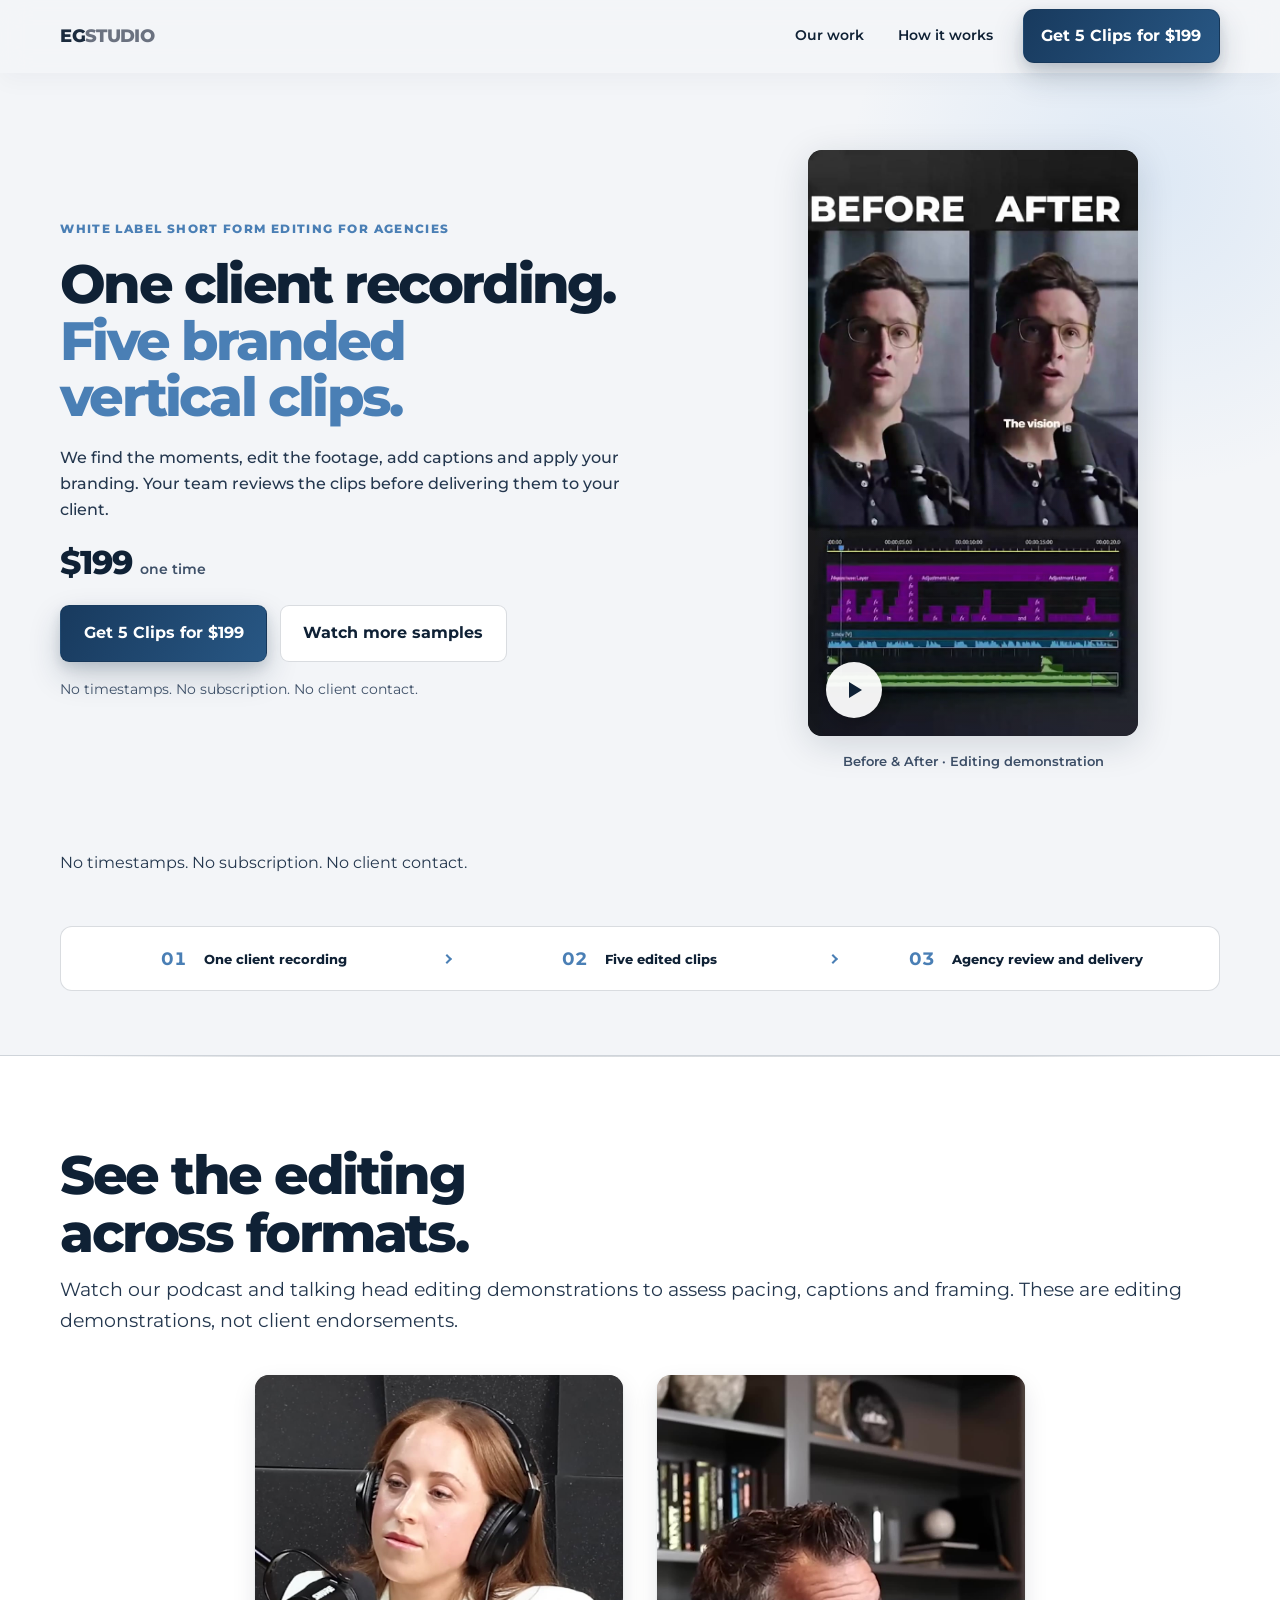
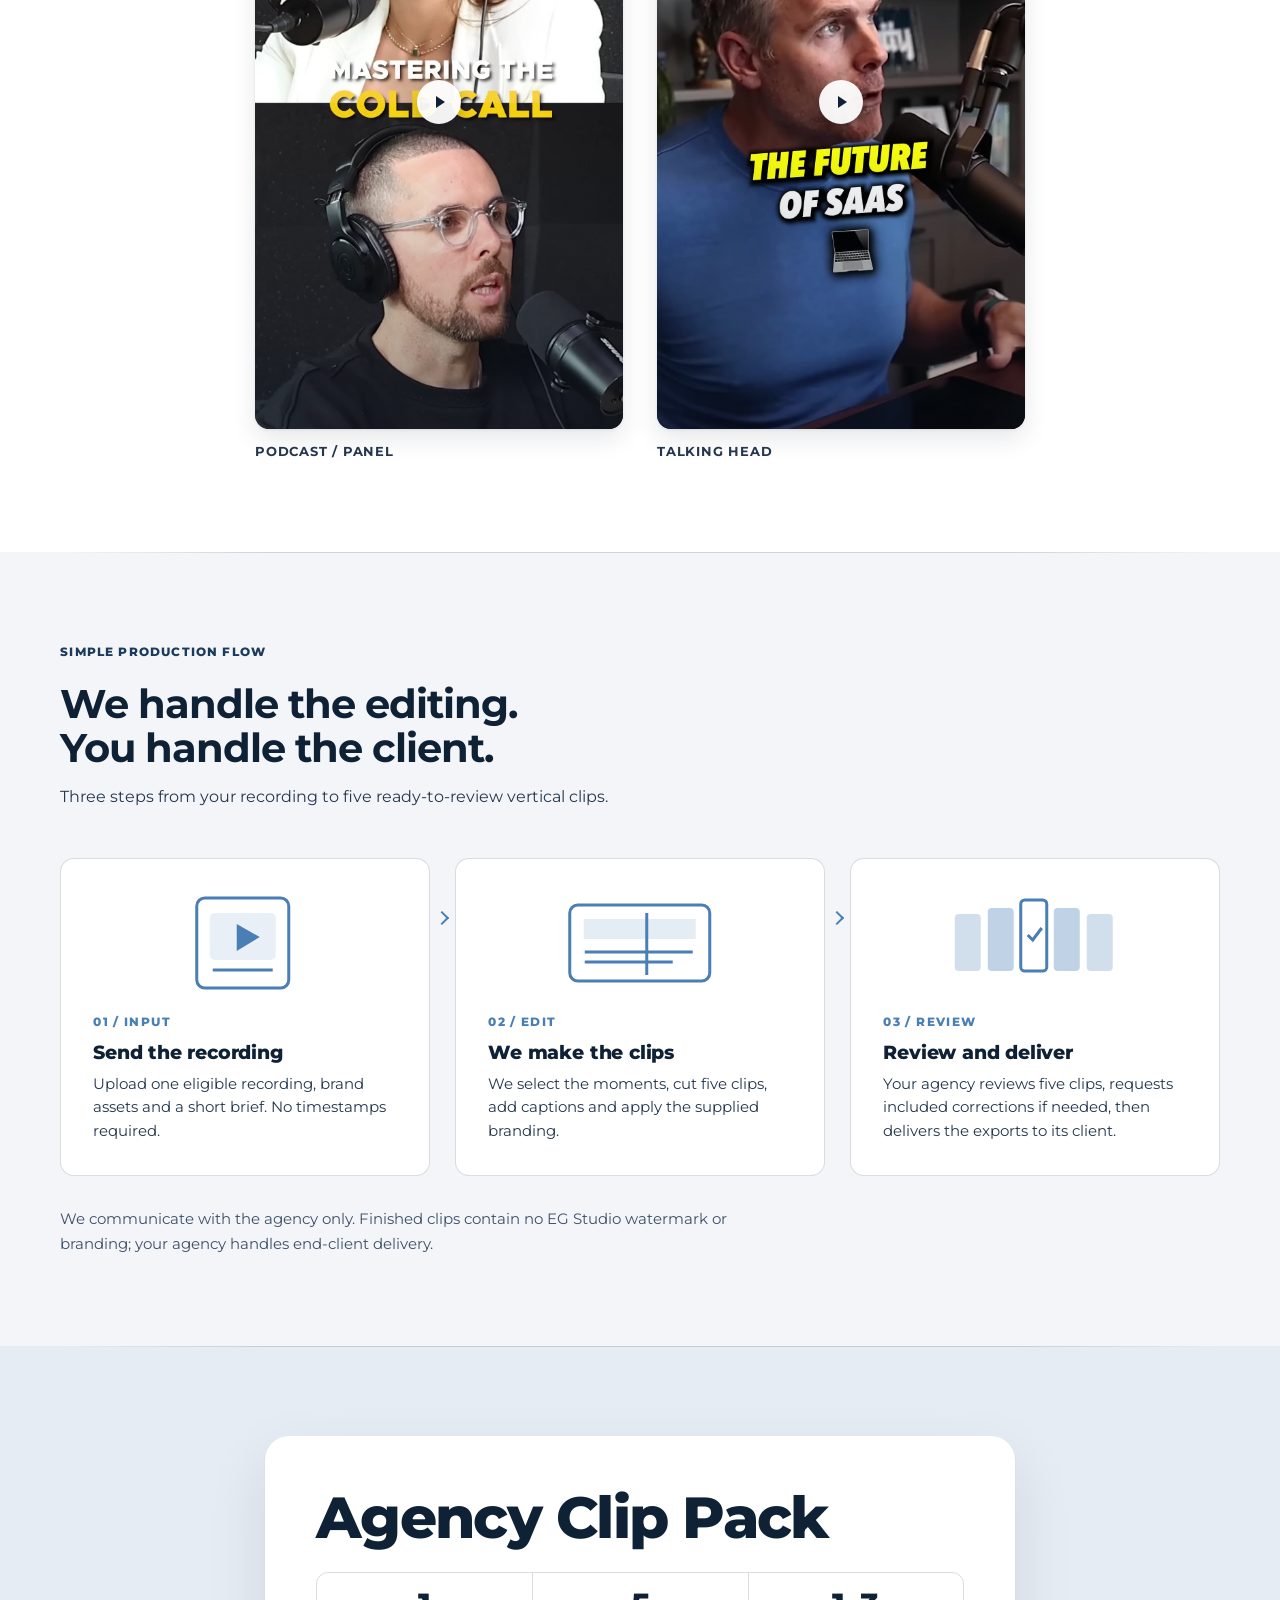
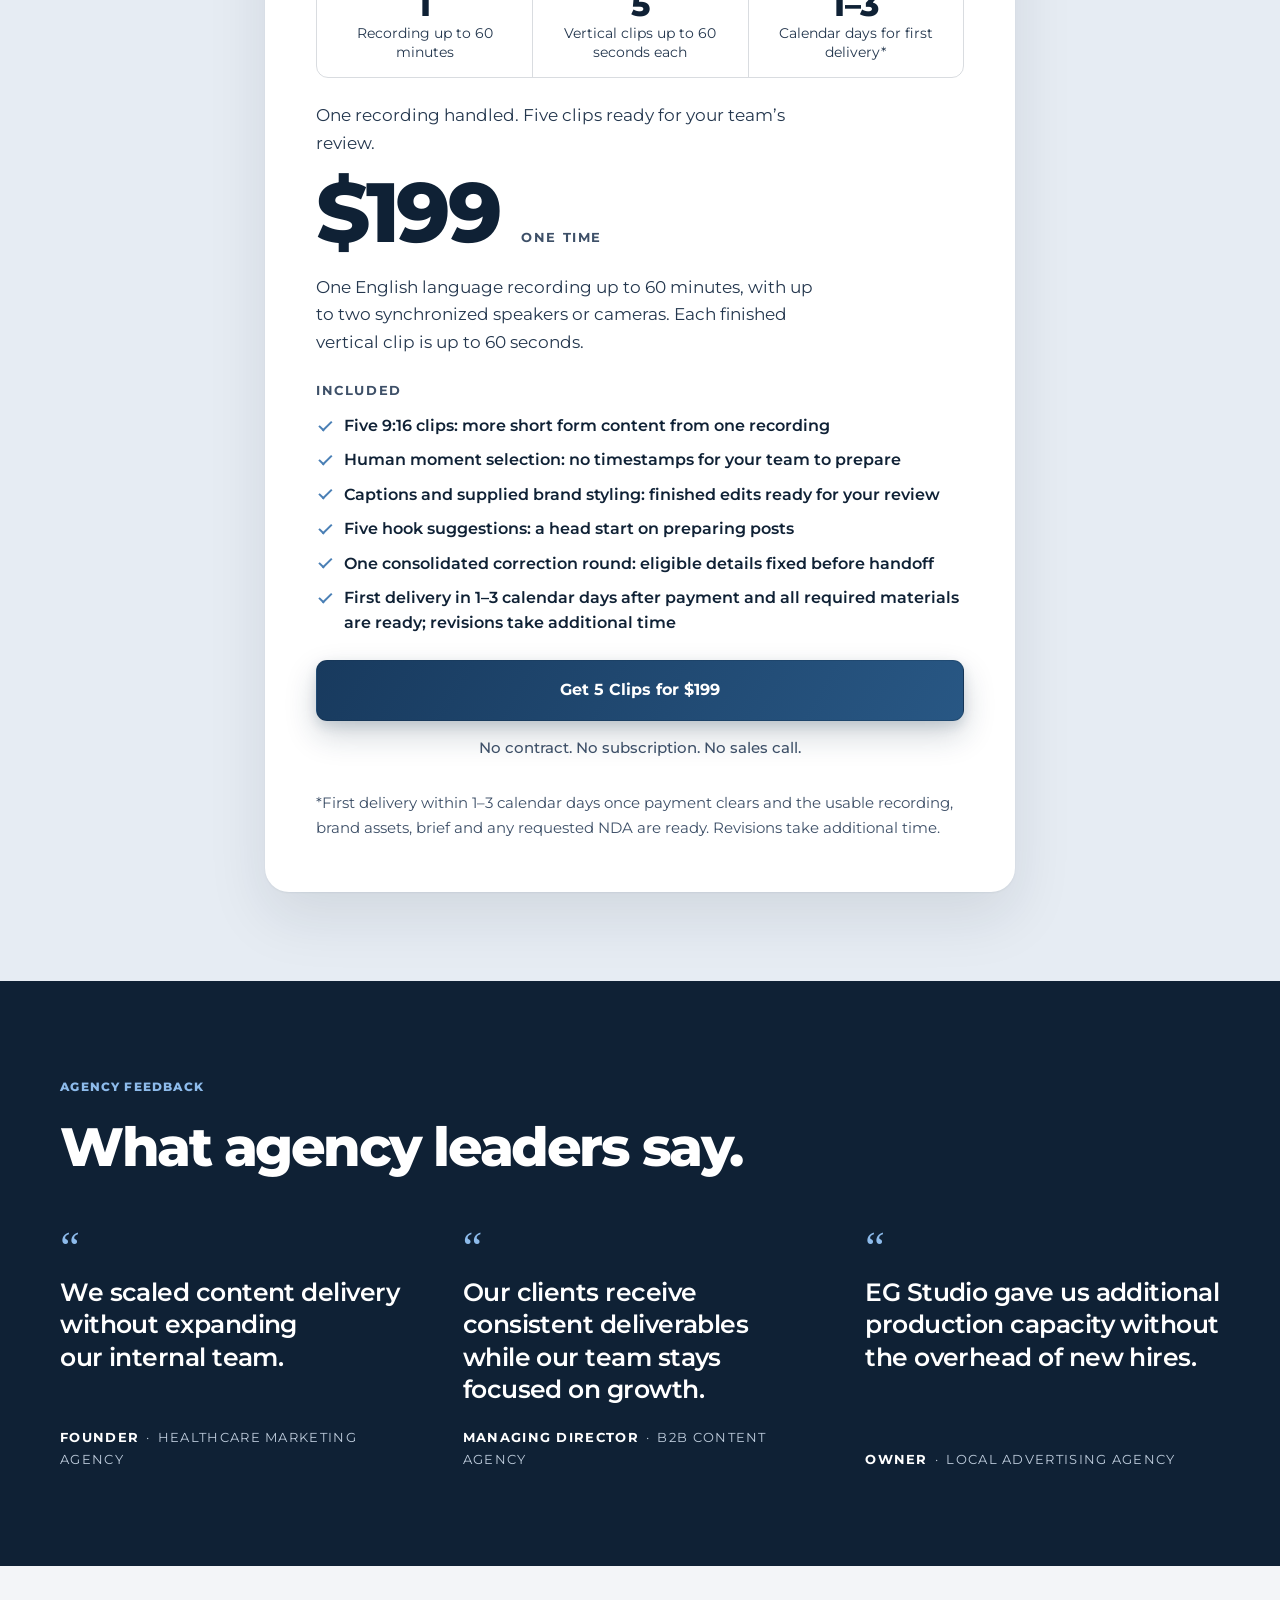
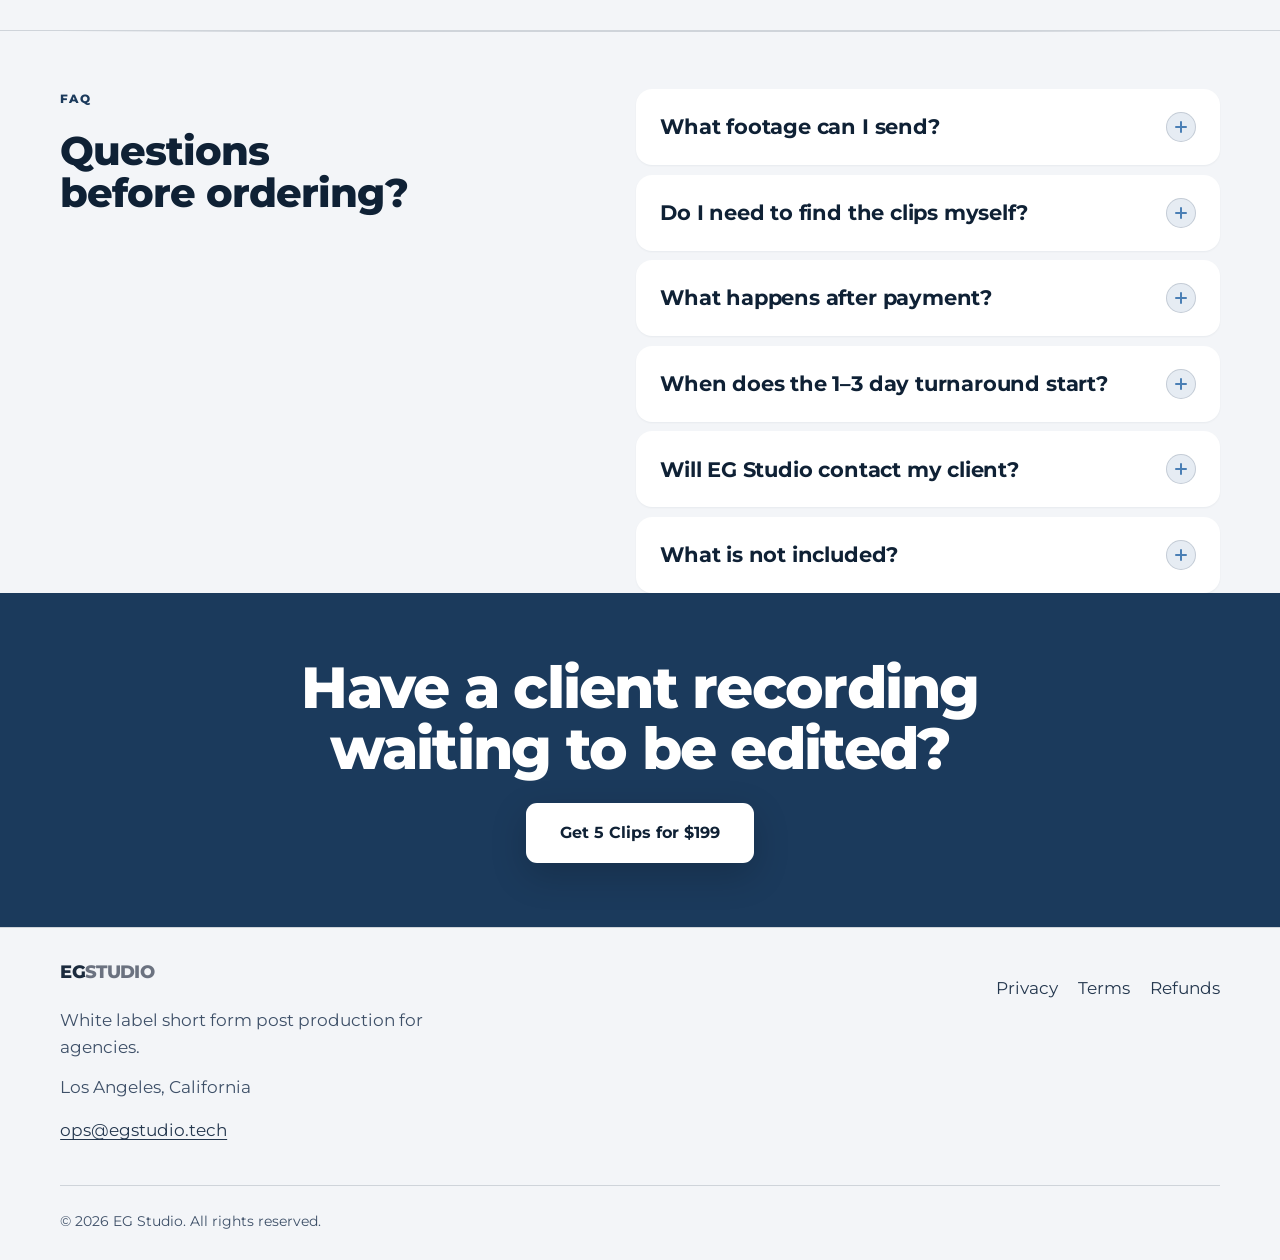
==== commit 1783aaa1: "Align mobile hero copy and proof order with approved concept" ====
--- a/index.html
+++ b/index.html
@@ -1432,6 +1432,7 @@
             </article>
             <p class="eg-proof-caption">Before &amp; After · Editing demonstration</p>
           </div>
+          <p class="premium-hero-note eg-hero-mobile-note">No timestamps. No subscription. No client contact.</p>
         </div>
         <ol class="eg-output-flow" aria-label="Recording to delivery in three stages">
           <li><strong>01</strong><span>One client recording</span></li><li><strong>02</strong><span>Five edited clips</span></li><li><strong>03</strong><span>Agency review and delivery</span></li>
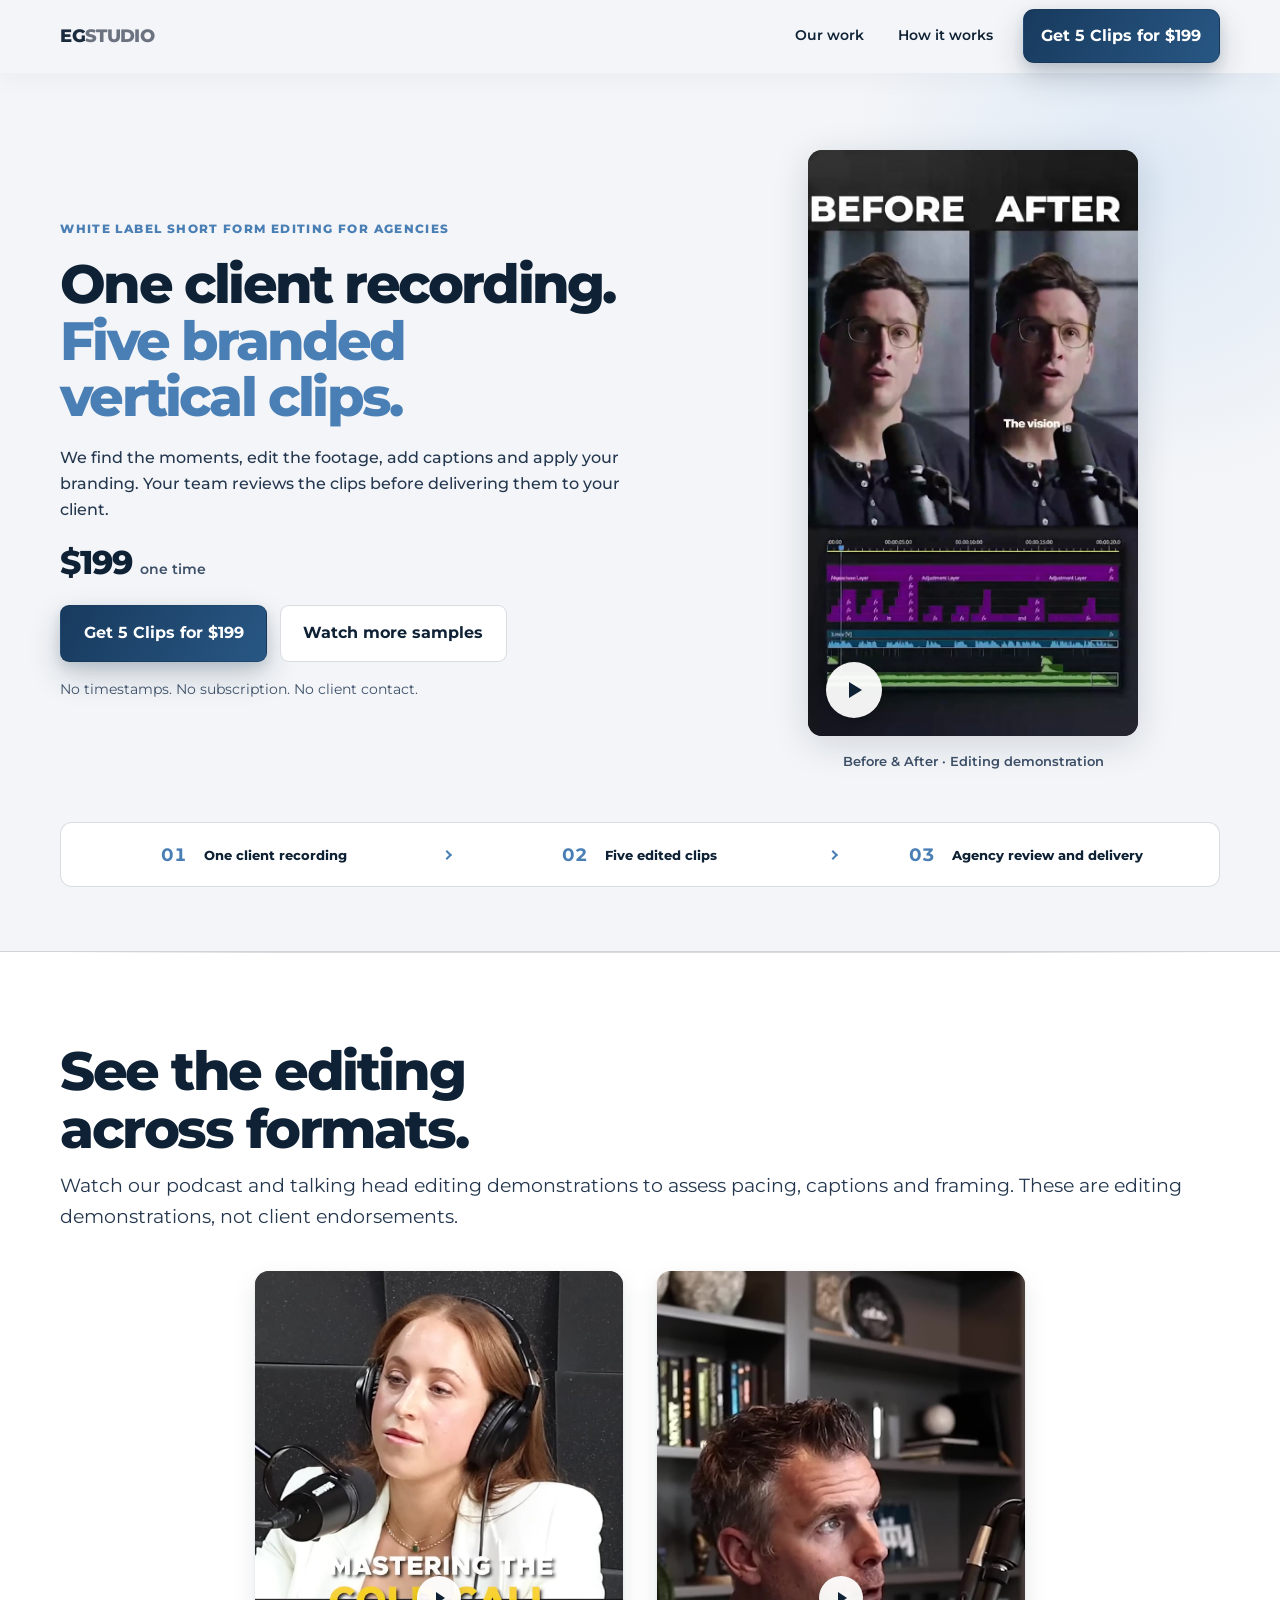
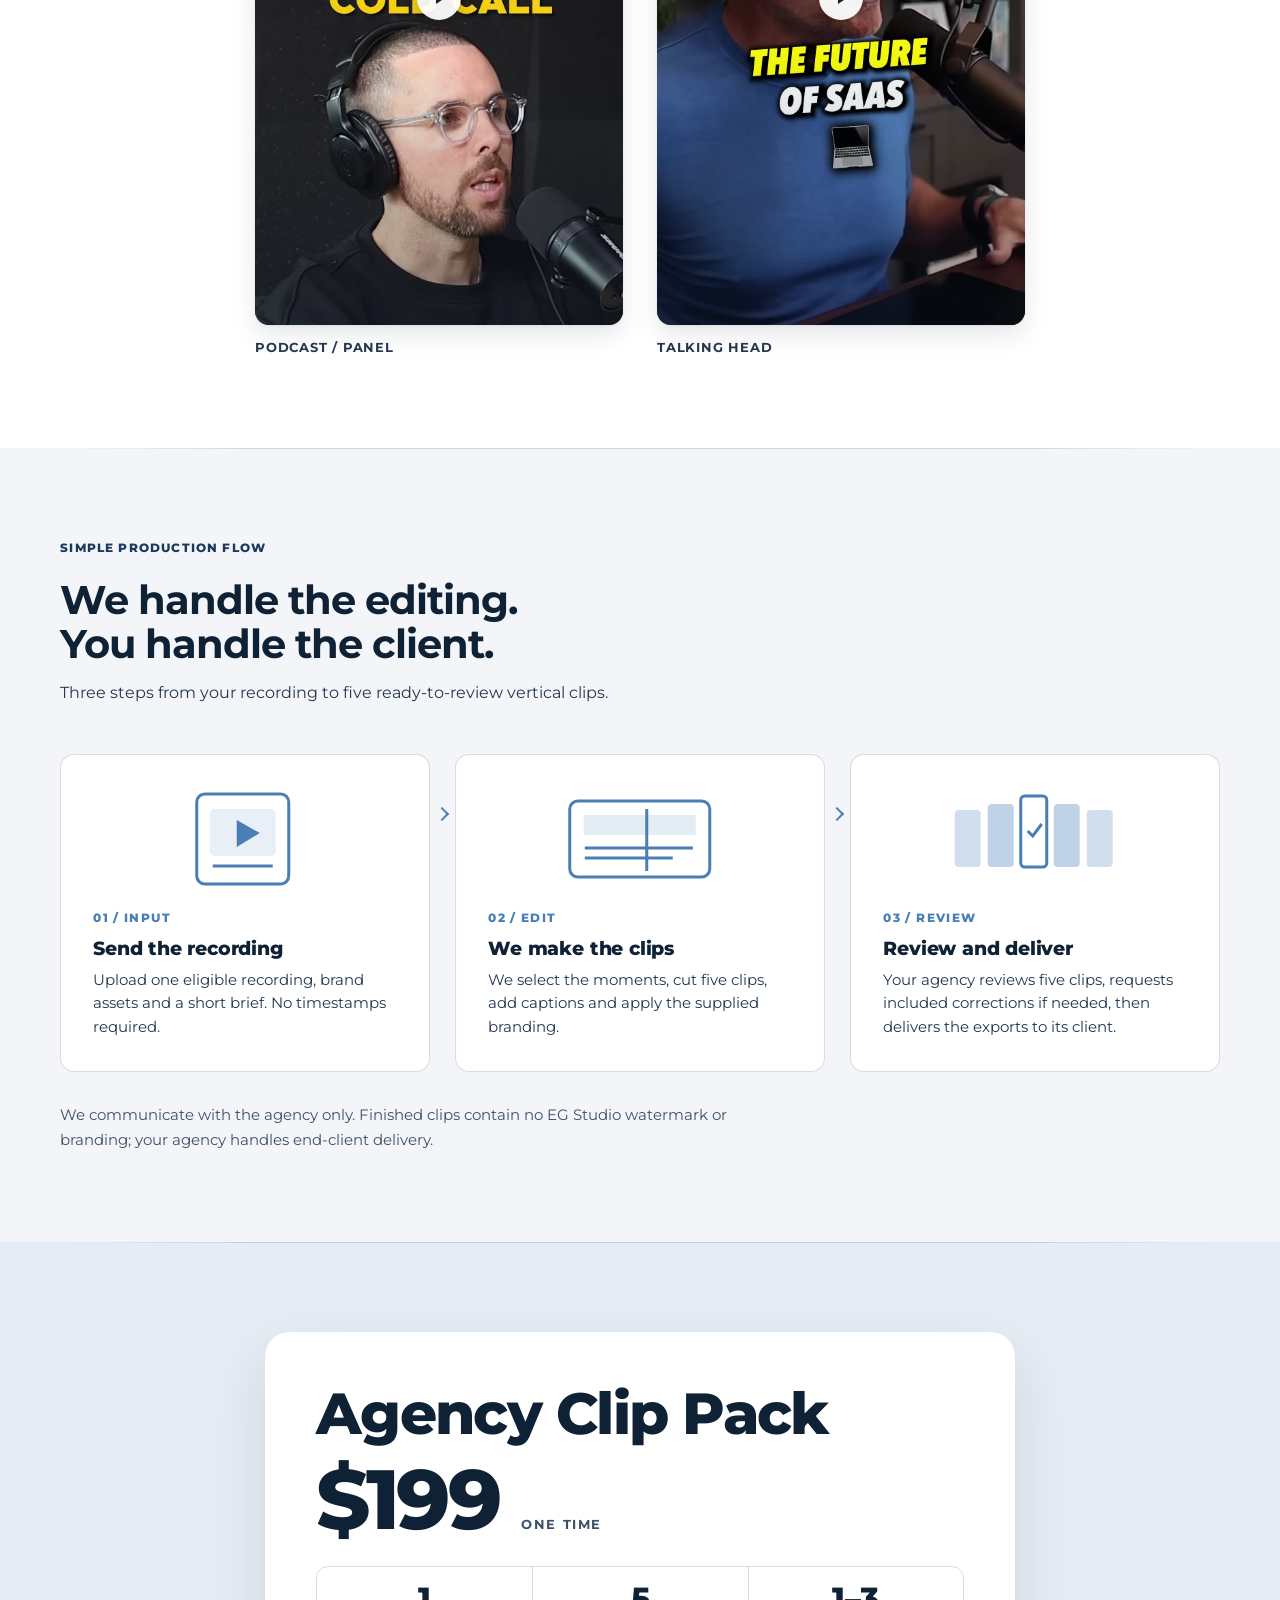
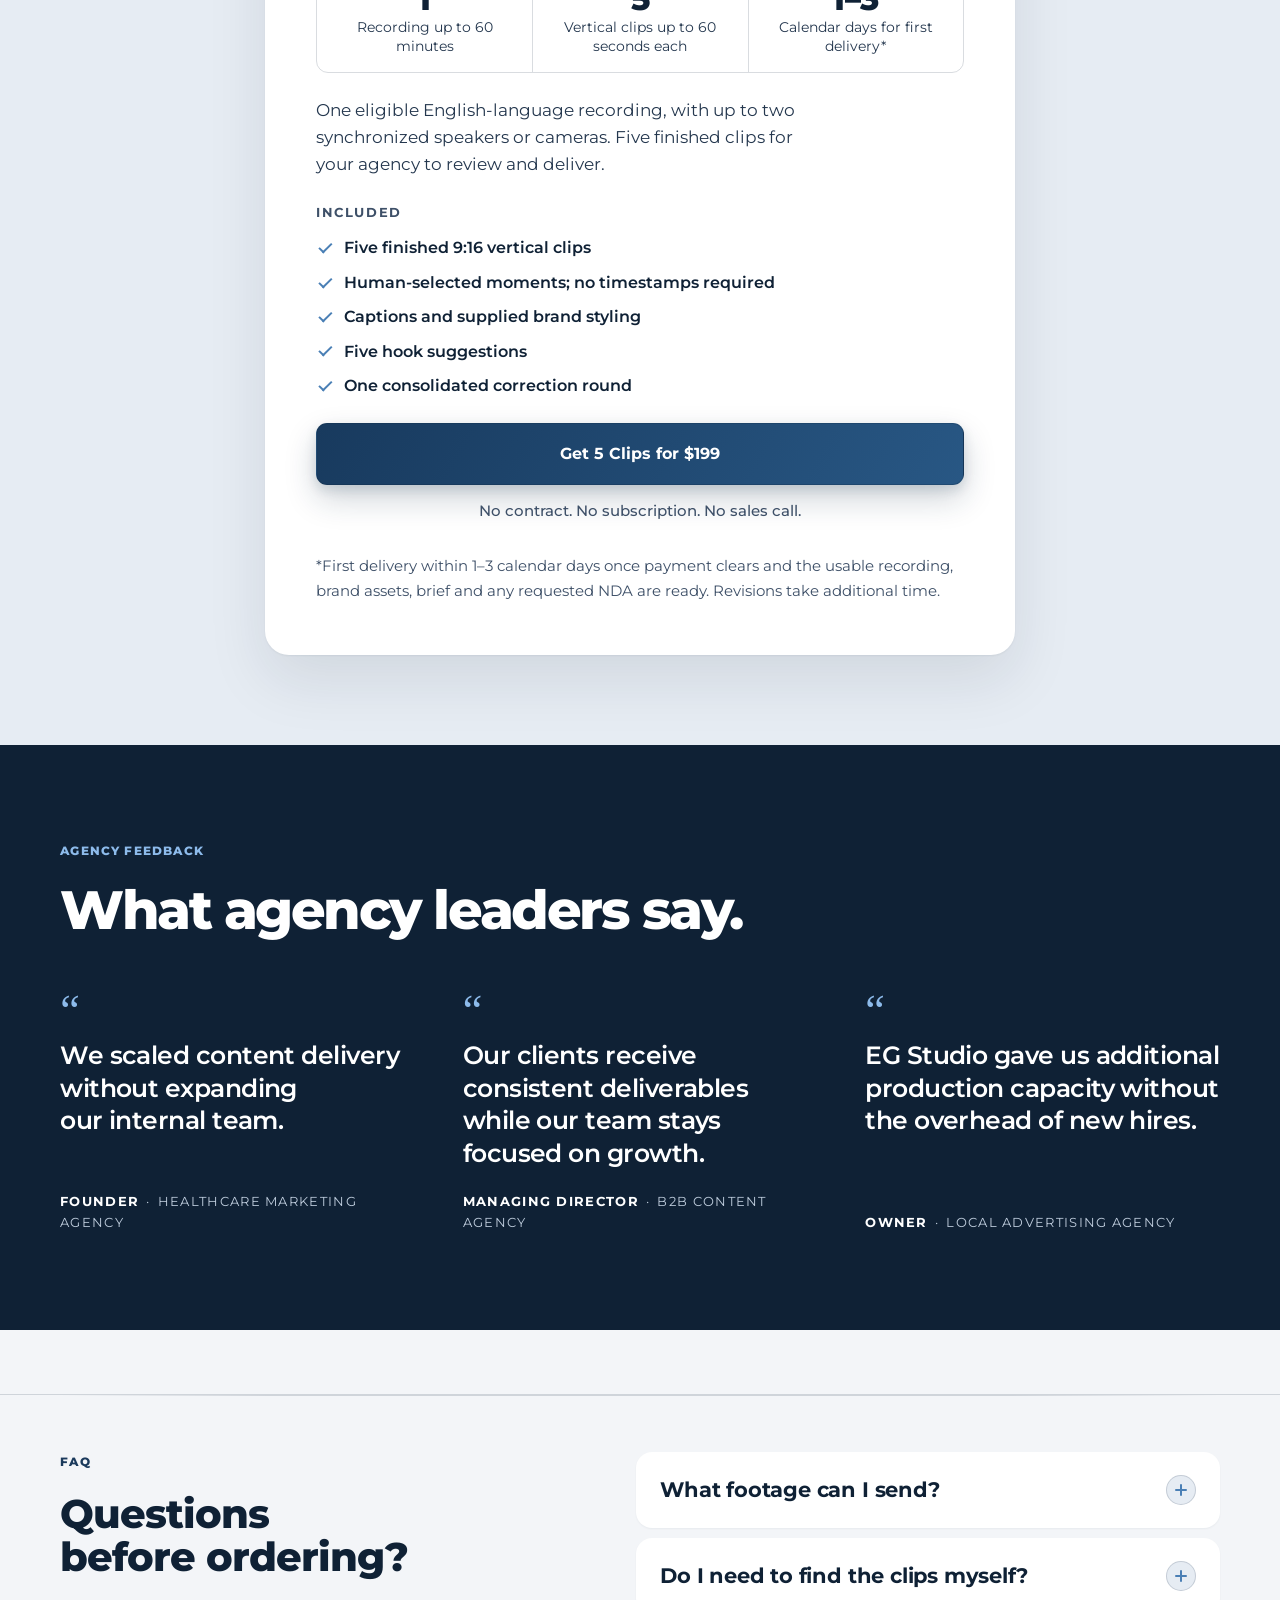
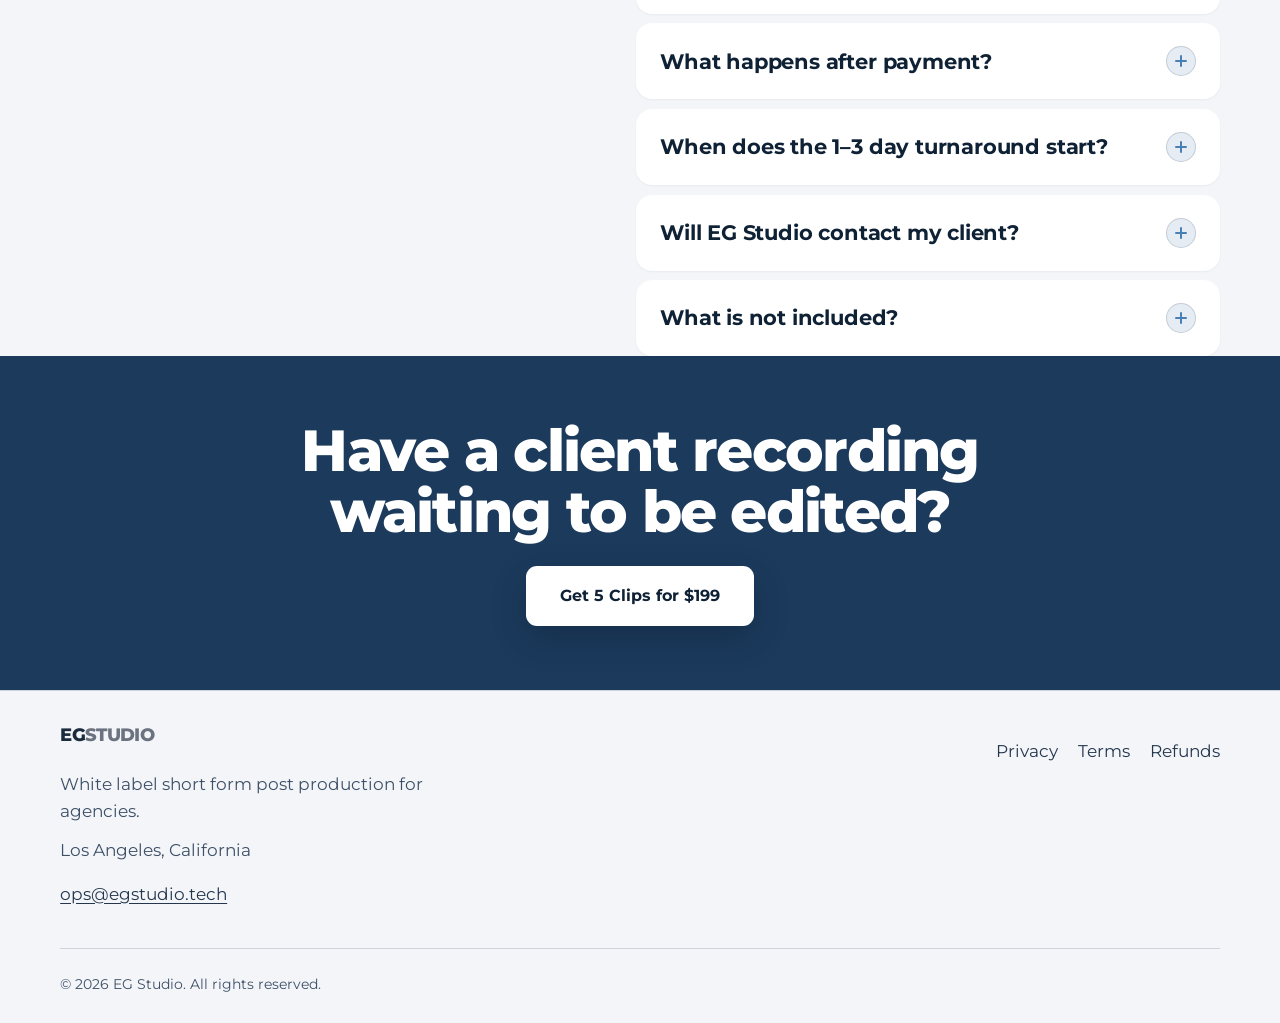
==== commit 30ceeb0d: "Simplify package copy, elevate price, remove repeated turnaround" ====
--- a/index.html
+++ b/index.html
@@ -1486,18 +1486,16 @@
         <div class="rd-offer">
           <div class="rd-offer-main">
             <h2 class="rd-h2">Agency Clip Pack</h2>
+            <div class="rd-price">$199 <span>one time</span></div>
             <div class="eg-package-facts" aria-label="Package at a glance"><div><strong>1</strong><span>Recording up to 60 minutes</span></div><div><strong>5</strong><span>Vertical clips up to 60 seconds each</span></div><div><strong>1–3</strong><span>Calendar days for first delivery*</span></div></div>
-            <p class="premium-offer-intro">One recording handled. Five clips ready for your team’s review.</p>
-            <div class="rd-price">$199 <span>one time</span></div>
-            <p class="premium-offer-intro">One English language recording up to 60 minutes, with up to two synchronized speakers or cameras. Each finished vertical clip is up to 60 seconds.</p>
+            <p class="premium-offer-intro">One eligible English-language recording, with up to two synchronized speakers or cameras. Five finished clips for your agency to review and deliver.</p>
             <p class="premium-offer-label">Included</p>
             <ul class="rd-includes premium-benefits premium-included-list">
-              <li>Five 9:16 clips: more short form content from one recording</li>
-              <li>Human moment selection: no timestamps for your team to prepare</li>
-              <li>Captions and supplied brand styling: finished edits ready for your review</li>
-              <li>Five hook suggestions: a head start on preparing posts</li>
-              <li>One consolidated correction round: eligible details fixed before handoff</li>
-              <li>First delivery in 1–3 calendar days after payment and all required materials are ready; revisions take additional time</li>
+              <li>Five finished 9:16 vertical clips</li>
+              <li>Human-selected moments; no timestamps required</li>
+              <li>Captions and supplied brand styling</li>
+              <li>Five hook suggestions</li>
+              <li>One consolidated correction round</li>
             </ul>
             <a href="https://buy.stripe.com/00wdR27qNc6IfXJ7419EI0f" class="btn btn-primary rd-btn" data-sku="episode" data-placement="pricing_episode">Get 5 Clips for $199</a>
             <p class="rd-fine">No contract. No subscription. No sales call.</p>
--- a/assets/css/visual-first-home.css
+++ b/assets/css/visual-first-home.css
@@ -391,3 +391,18 @@
 @media (prefers-reduced-motion:reduce) {
   body.rd.premium-home.eg-visual-approved .eg-visual-hero * { scroll-behavior:auto!important; }
 }
+
+/* Mobile proof is the secondary action: remove redundant scroll CTA. */
+body.rd.premium-home.eg-visual-approved .eg-hero-mobile-note { display:none; }
+@media (max-width:767px) {
+  body.rd.premium-home.eg-visual-approved .eg-hero-copy .premium-secondary-btn { display:none!important; }
+  body.rd.premium-home.eg-visual-approved .eg-hero-copy > .premium-hero-note { display:none; }
+  body.rd.premium-home.eg-visual-approved .eg-hero-mobile-note {
+    display:block;
+    font-size:.89rem;
+    line-height:1.55;
+    text-align:center;
+    color:var(--c-muted);
+    margin:0;
+  }
+}
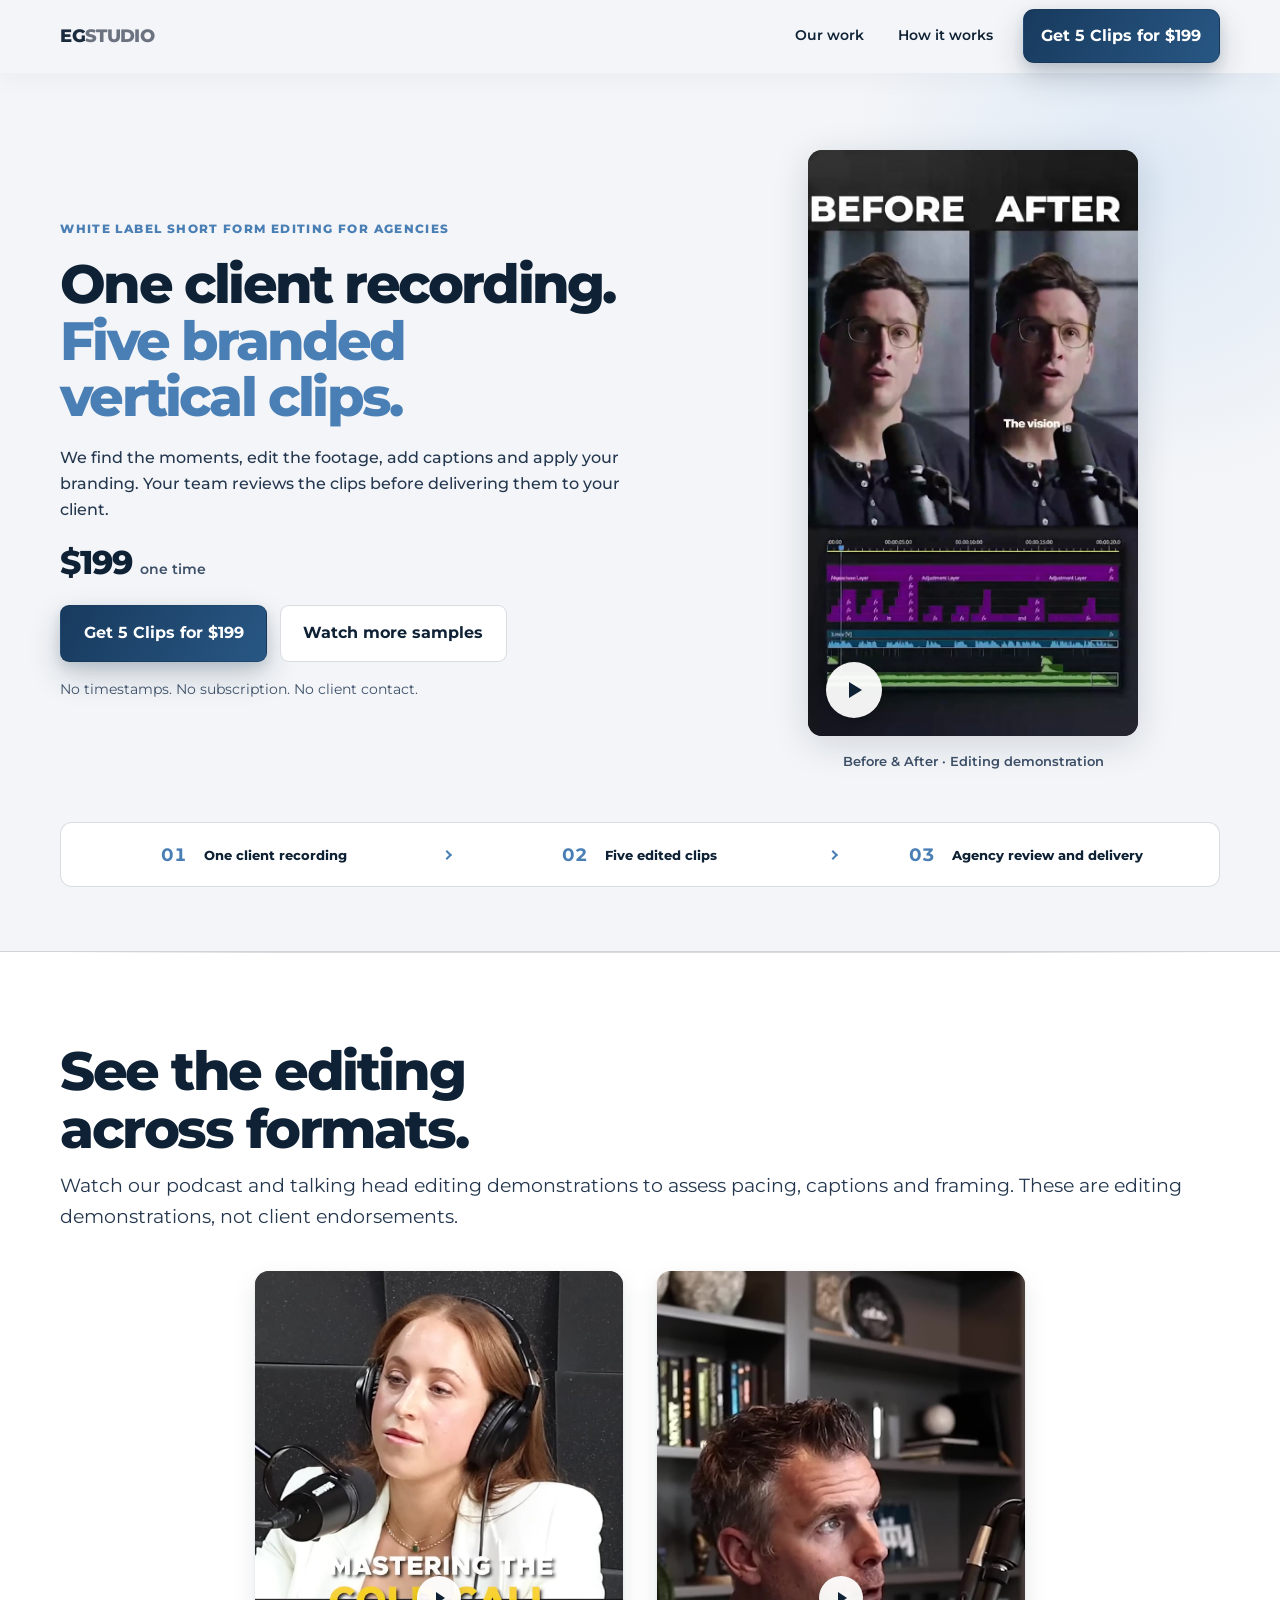
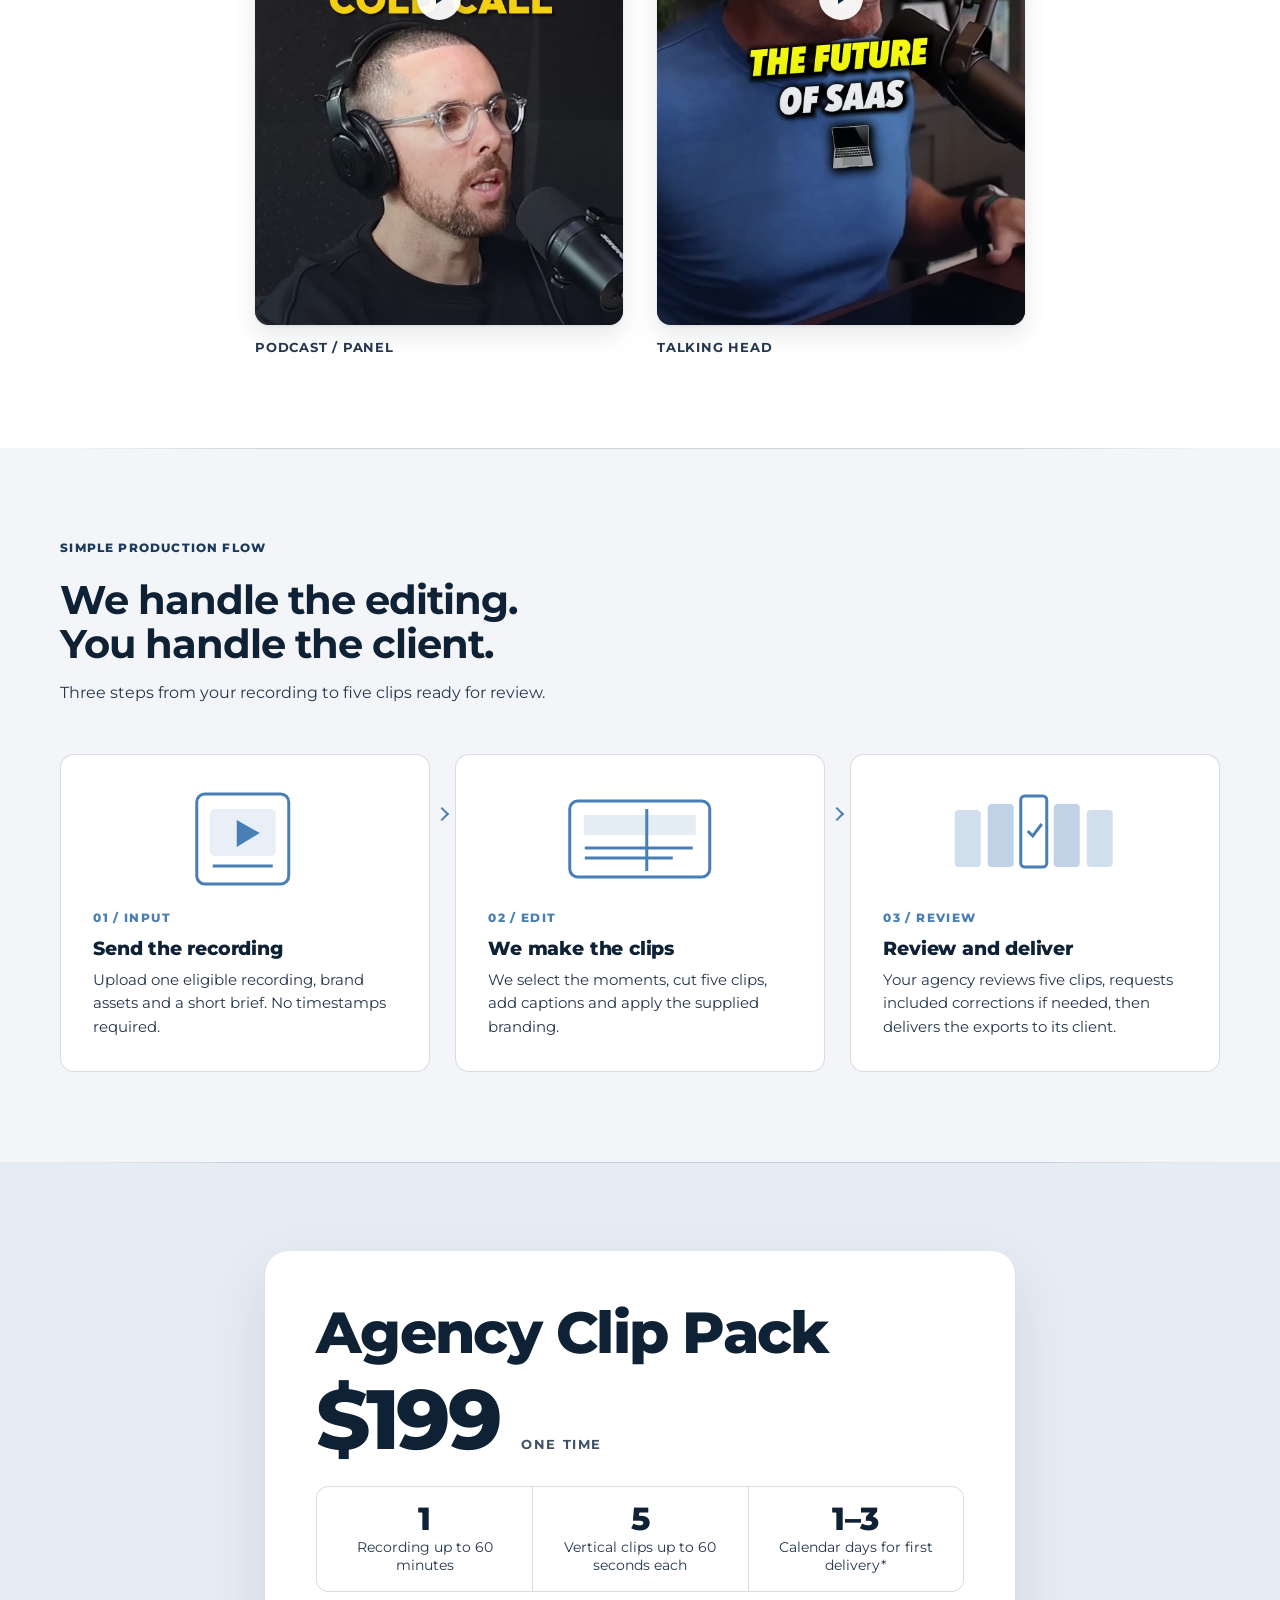
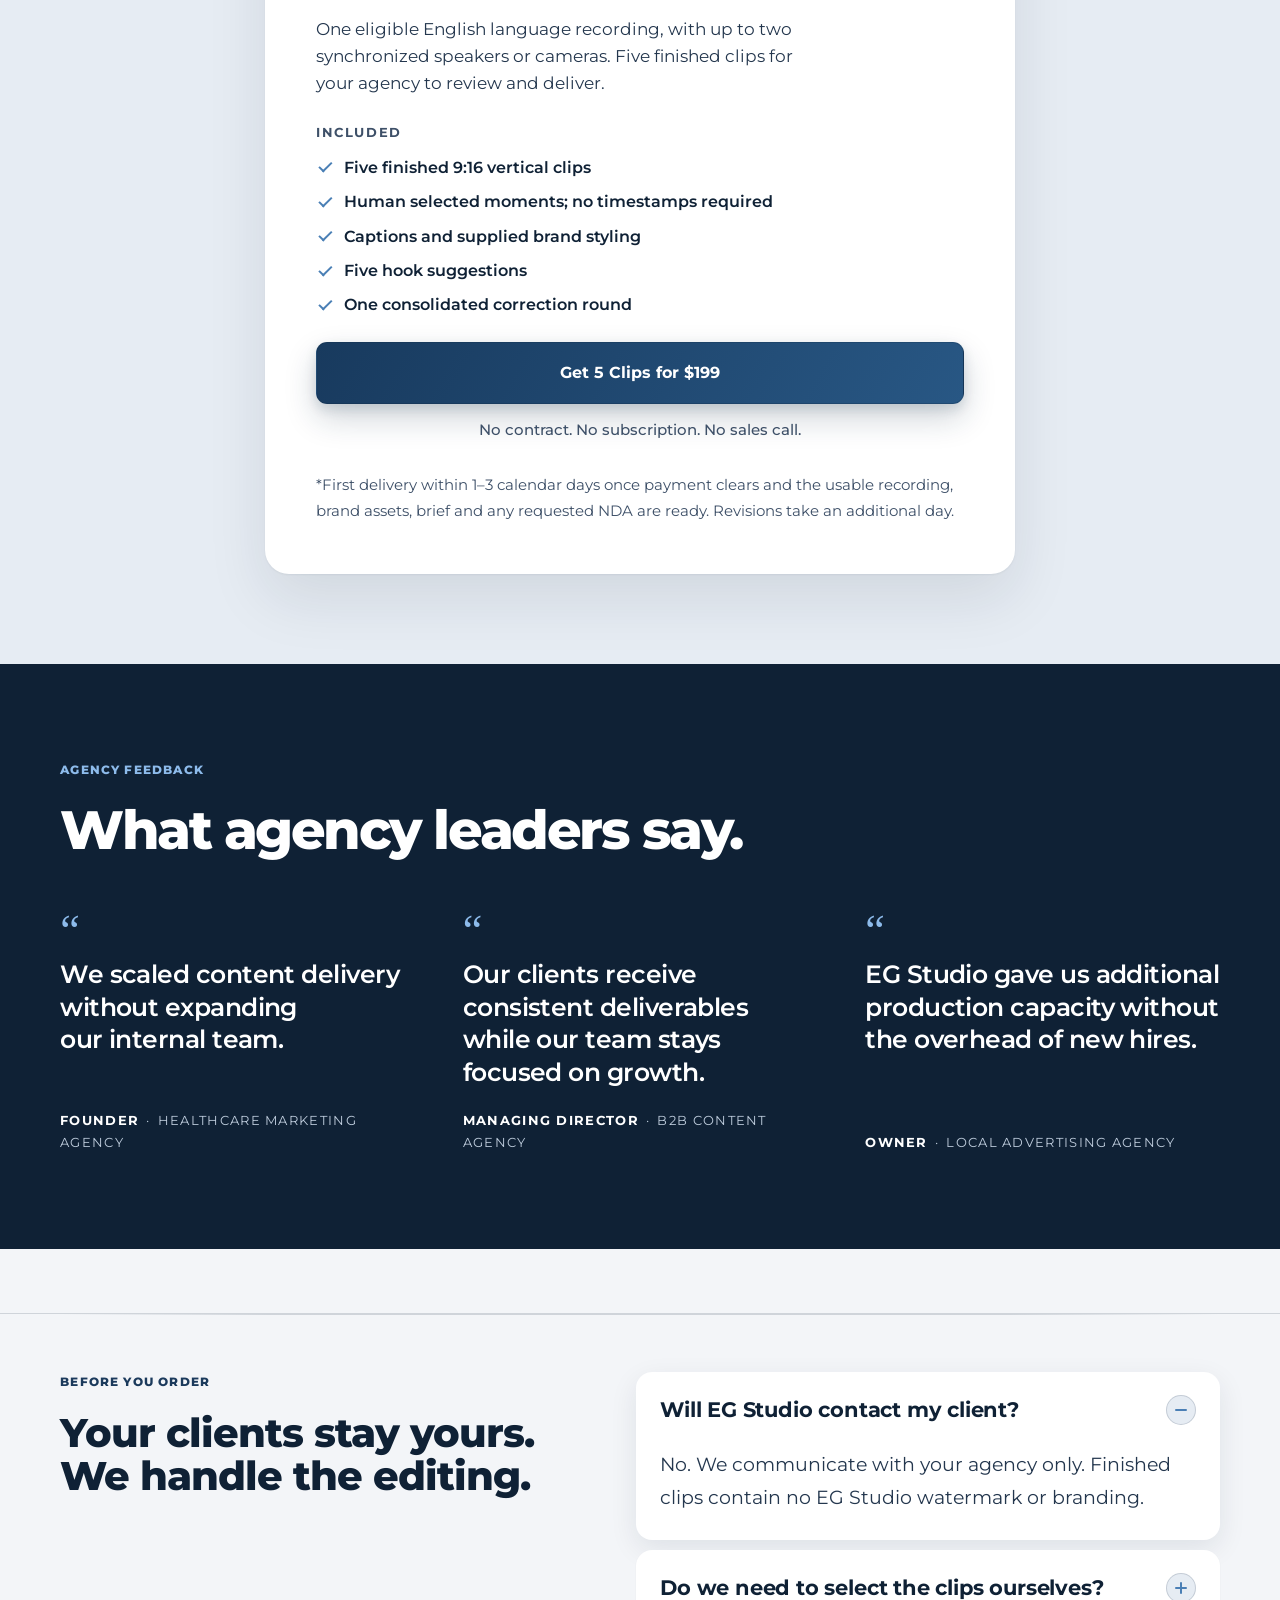
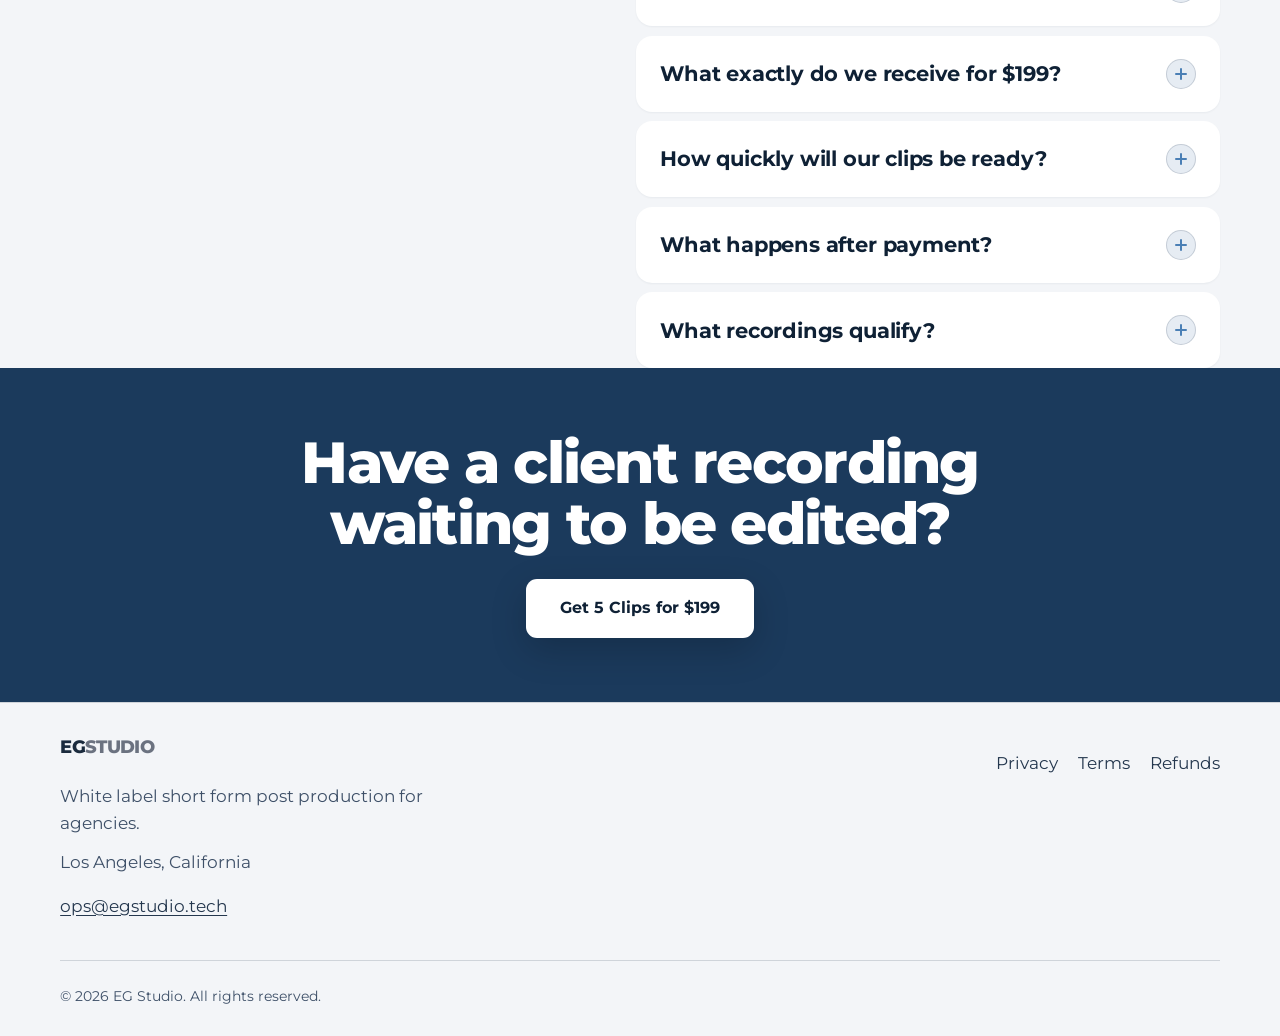
==== commit 5afbf37b: "Make FAQ buyer focused, apply approved answers, remove redundant process text" ====
--- a/index.html
+++ b/index.html
@@ -9,89 +9,89 @@
   <link rel="canonical" href="https://egstudio.tech/">
   <script type="application/ld+json">
 {
- "@context": "https://schema.org",
- "@graph": [
-  {
-   "@type": "Organization",
-   "@id": "https://egstudio.tech/#org",
-   "name": "EG Studio",
-   "url": "https://egstudio.tech/",
-   "email": "ops@egstudio.tech",
-   "logo": "https://egstudio.tech/apple-touch-icon.png"
-  },
-  {
-   "@type": "Service",
-   "name": "White label short form editing for agencies",
-   "serviceType": "White-label short-form video editing",
-   "provider": {
-    "@id": "https://egstudio.tech/#org"
-   },
-   "areaServed": "US",
-   "url": "https://egstudio.tech/",
-   "description": "Keep client content moving without hiring an editor. White label short form editing: five branded clips from one recording for $199.",
-   "offers": {
-    "@type": "Offer",
-    "name": "Agency Clip Pack",
-    "price": "199",
-    "priceCurrency": "USD",
-    "url": "https://buy.stripe.com/00wdR27qNc6IfXJ7419EI0f",
-    "description": "One client recording up to 60 minutes becomes five finished clips your agency can review and deliver, each up to 60 seconds. Captions, brand styling, hook suggestions, and one revision round included. $199 one time."
-   }
-  },
-  {
-   "@type": "FAQPage",
-   "mainEntity": [
-     {
-      "@type": "Question",
-      "name": "What footage can I send?",
-      "acceptedAnswer": {
-       "@type": "Answer",
-       "text": "Podcasts, interviews, webinars, educational recordings, and talking head videos work best. The standard pack covers one English language recording up to 60 minutes, with up to two synchronized speakers or cameras. Unsure whether your recording qualifies? Email us before ordering."
+  "@context": "https://schema.org",
+  "@graph": [
+    {
+      "@type": "Organization",
+      "@id": "https://egstudio.tech/#org",
+      "name": "EG Studio",
+      "url": "https://egstudio.tech/",
+      "email": "ops@egstudio.tech",
+      "logo": "https://egstudio.tech/apple-touch-icon.png"
+    },
+    {
+      "@type": "Service",
+      "name": "White label short form editing for agencies",
+      "serviceType": "White label short form video editing",
+      "provider": {
+        "@id": "https://egstudio.tech/#org"
+      },
+      "areaServed": "US",
+      "url": "https://egstudio.tech/",
+      "description": "Keep client content moving without hiring an editor. White label short form editing: five branded clips from one recording for $199.",
+      "offers": {
+        "@type": "Offer",
+        "name": "Agency Clip Pack",
+        "price": "199",
+        "priceCurrency": "USD",
+        "url": "https://buy.stripe.com/00wdR27qNc6IfXJ7419EI0f",
+        "description": "One client recording up to 60 minutes becomes five finished clips your agency can review and deliver, each up to 60 seconds. Captions, brand styling, hook suggestions, and one revision round included. $199 one time."
       }
-     },
-     {
-      "@type": "Question",
-      "name": "Do I need to find the clips myself?",
-      "acceptedAnswer": {
-       "@type": "Answer",
-       "text": "No. Send the full recording. We review the footage and choose the moments, so your team does not need to prepare timestamps."
-      }
-     },
-     {
-      "@type": "Question",
-      "name": "What happens after payment?",
-      "acceptedAnswer": {
-       "@type": "Answer",
-       "text": "After payment verification, you receive access to a private Google Drive project workspace shared with the email used for your order. Upload your recording, brand assets, and short brief. We return the clips there for your review."
-      }
-     },
-     {
-      "@type": "Question",
-      "name": "When does the 1–3 day turnaround start?",
-      "acceptedAnswer": {
-       "@type": "Answer",
-       "text": "The first batch is delivered within 1–3 calendar days once payment clears and the usable recording, brand assets, brief, and any requested NDA are ready. We will tell you if anything is missing."
-      }
-     },
-     {
-      "@type": "Question",
-      "name": "Will EG Studio contact my client?",
-      "acceptedAnswer": {
-       "@type": "Answer",
-       "text": "No. We communicate with your agency only, and the exported clips contain no EG Studio watermark or branding."
-      }
-     },
-     {
-      "@type": "Question",
-      "name": "What is not included?",
-      "acceptedAnswer": {
-       "@type": "Answer",
-       "text": "Filming, posting, full episode editing, complex custom animation, and native project files are outside this fixed package unless separately agreed."
-      }
-     }
-    ]
-  }
- ]
+    },
+    {
+      "@type": "FAQPage",
+      "mainEntity": [
+        {
+          "@type": "Question",
+          "name": "Will EG Studio contact my client?",
+          "acceptedAnswer": {
+            "@type": "Answer",
+            "text": "No. We communicate with your agency only. Finished clips contain no EG Studio watermark or branding."
+          }
+        },
+        {
+          "@type": "Question",
+          "name": "Do we need to select the clips ourselves?",
+          "acceptedAnswer": {
+            "@type": "Answer",
+            "text": "No. Send the full recording. We watch it, select the moments, and turn them into five vertical clips. No timestamps required."
+          }
+        },
+        {
+          "@type": "Question",
+          "name": "What exactly do we receive for $199?",
+          "acceptedAnswer": {
+            "@type": "Answer",
+            "text": "Five edited 9:16 vertical clips up to 60 seconds each, captions, your supplied brand styling, five hook suggestions, and one consolidated correction round."
+          }
+        },
+        {
+          "@type": "Question",
+          "name": "How quickly will our clips be ready?",
+          "acceptedAnswer": {
+            "@type": "Answer",
+            "text": "Your full order of five clips will be delivered within 1–3 calendar days. Revisions take an additional day."
+          }
+        },
+        {
+          "@type": "Question",
+          "name": "What happens after payment?",
+          "acceptedAnswer": {
+            "@type": "Answer",
+            "text": "You'll receive access to a private Google Drive project workspace shared with your order email. Upload your recording, brand assets, and brief. We'll return the clips there for your review."
+          }
+        },
+        {
+          "@type": "Question",
+          "name": "What recordings qualify?",
+          "acceptedAnswer": {
+            "@type": "Answer",
+            "text": "Podcasts, interviews, webinars, educational recordings, and talking head videos work best. The pack covers one English language recording up to 60 minutes with up to two synchronized speakers or cameras. Filming, posting, full episode editing, complex custom animation, and native project files are not included. Unsure whether your recording qualifies? Email us before ordering."
+          }
+        }
+      ]
+    }
+  ]
 }
   </script>
   <meta name="application-name" content="EG Studio">
@@ -1470,13 +1470,12 @@
     <section id="how-it-works" class="rd-section rd-steps-section eg-process-section">
       <span id="process" class="anchor-alias" aria-hidden="true"></span>
       <div class="rd-container">
-        <div class="eg-process-intro"><p class="rd-eyebrow">Simple production flow</p><h2 class="rd-h2">We handle the editing. You handle the client.</h2><p>Three steps from your recording to five ready-to-review vertical clips.</p></div>
+        <div class="eg-process-intro"><p class="rd-eyebrow">Simple production flow</p><h2 class="rd-h2">We handle the editing. You handle the client.</h2><p>Three steps from your recording to five clips ready for review.</p></div>
         <ol class="eg-process-track" aria-label="Three step editing process">
           <li class="eg-process-step"><svg class="eg-process-graphic" viewBox="0 0 180 104" role="img" aria-label="Recording file"><rect x="42" y="7" width="92" height="90" rx="8" fill="none" stroke="currentColor" stroke-width="3"/><rect x="55" y="22" width="66" height="47" rx="5" fill="currentColor" opacity=".12"/><path d="M82 33 V60 L105 46 Z" fill="currentColor"/><path d="M58 79 H118" stroke="currentColor" stroke-width="3"/></svg><span class="eg-process-number">01 / INPUT</span><h3>Send the recording</h3><p>Upload one eligible recording, brand assets and a short brief. No timestamps required.</p></li>
           <li class="eg-process-step"><svg class="eg-process-graphic" viewBox="0 0 180 104" role="img" aria-label="Editing timeline"><rect x="20" y="14" width="140" height="76" rx="8" stroke="currentColor" stroke-width="3" fill="none"/><rect x="34" y="28" width="112" height="20" fill="currentColor" opacity=".15"/><path d="M35 61 H143 M35 71 H123 M97 22 V84" stroke="currentColor" stroke-width="3"/></svg><span class="eg-process-number">02 / EDIT</span><h3>We make the clips</h3><p>We select the moments, cut five clips, add captions and apply the supplied branding.</p></li>
           <li class="eg-process-step"><svg class="eg-process-graphic" viewBox="0 0 180 104" role="img" aria-label="Five finished clips"><rect x="10" y="23" width="26" height="57" rx="4" fill="currentColor" opacity=".25"/><rect x="43" y="17" width="26" height="63" rx="4" fill="currentColor" opacity=".35"/><rect x="76" y="9" width="26" height="71" rx="4" stroke="currentColor" stroke-width="3" fill="none"/><rect x="109" y="17" width="26" height="63" rx="4" fill="currentColor" opacity=".35"/><rect x="142" y="23" width="26" height="57" rx="4" fill="currentColor" opacity=".25"/><path d="M83 44 L88 49 L97 37" stroke="currentColor" stroke-width="3" fill="none"/></svg><span class="eg-process-number">03 / REVIEW</span><h3>Review and deliver</h3><p>Your agency reviews five clips, requests included corrections if needed, then delivers the exports to its client.</p></li>
         </ol>
-        <p class="eg-process-assurance">We communicate with the agency only. Finished clips contain no EG Studio watermark or branding; your agency handles end-client delivery.</p>
       </div>
     </section>
 
@@ -1488,18 +1487,18 @@
             <h2 class="rd-h2">Agency Clip Pack</h2>
             <div class="rd-price">$199 <span>one time</span></div>
             <div class="eg-package-facts" aria-label="Package at a glance"><div><strong>1</strong><span>Recording up to 60 minutes</span></div><div><strong>5</strong><span>Vertical clips up to 60 seconds each</span></div><div><strong>1–3</strong><span>Calendar days for first delivery*</span></div></div>
-            <p class="premium-offer-intro">One eligible English-language recording, with up to two synchronized speakers or cameras. Five finished clips for your agency to review and deliver.</p>
+            <p class="premium-offer-intro">One eligible English language recording, with up to two synchronized speakers or cameras. Five finished clips for your agency to review and deliver.</p>
             <p class="premium-offer-label">Included</p>
             <ul class="rd-includes premium-benefits premium-included-list">
               <li>Five finished 9:16 vertical clips</li>
-              <li>Human-selected moments; no timestamps required</li>
+              <li>Human selected moments; no timestamps required</li>
               <li>Captions and supplied brand styling</li>
               <li>Five hook suggestions</li>
               <li>One consolidated correction round</li>
             </ul>
             <a href="https://buy.stripe.com/00wdR27qNc6IfXJ7419EI0f" class="btn btn-primary rd-btn" data-sku="episode" data-placement="pricing_episode">Get 5 Clips for $199</a>
             <p class="rd-fine">No contract. No subscription. No sales call.</p>
-            <p class="eg-process-assurance">*First delivery within 1–3 calendar days once payment clears and the usable recording, brand assets, brief and any requested NDA are ready. Revisions take additional time.</p>
+            <p class="eg-process-assurance">*First delivery within 1–3 calendar days once payment clears and the usable recording, brand assets, brief and any requested NDA are ready. Revisions take an additional day.</p>
           </div>
         </div>
       </div>
@@ -1516,19 +1515,19 @@
       </div>
     </section>
 
-    <section id="faq" class="rd-section rd-faq-section">
+    <section id="faq" class="rd-section rd-faq-section eg-buyers-faq">
       <div class="rd-container rd-split rd-faq-split">
-        <div>
-          <p class="rd-eyebrow">FAQ</p>
-          <h2 class="rd-h2">Questions before ordering?</h2>
+        <div class="eg-faq-heading">
+          <p class="rd-eyebrow">Before you order</p>
+          <h2 class="rd-h2">Your clients stay yours. We handle the editing.</h2>
         </div>
         <div class="rd-faq">
-          <div class="faq-item"><h3><button class="faq-question" aria-expanded="false" aria-controls="faq-a1" id="faq-q1"><span>What footage can I send?</span><span class="faq-chevron" aria-hidden="true"></span></button></h3><div class="faq-answer" id="faq-a1" role="region" aria-labelledby="faq-q1" hidden><p>Podcasts, interviews, webinars, educational recordings, and talking head videos work best. The standard pack covers one English language recording up to 60 minutes, with up to two synchronized speakers or cameras.</p><p>Unsure whether your recording qualifies? Email us before ordering.</p></div></div>
-          <div class="faq-item"><h3><button class="faq-question" aria-expanded="false" aria-controls="faq-a2" id="faq-q2"><span>Do I need to find the clips myself?</span><span class="faq-chevron" aria-hidden="true"></span></button></h3><div class="faq-answer" id="faq-a2" role="region" aria-labelledby="faq-q2" hidden><p>No. Send the full recording. We review the footage and choose the moments, so your team does not need to prepare timestamps.</p></div></div>
-          <div class="faq-item"><h3><button class="faq-question" aria-expanded="false" aria-controls="faq-a3" id="faq-q3"><span>What happens after payment?</span><span class="faq-chevron" aria-hidden="true"></span></button></h3><div class="faq-answer" id="faq-a3" role="region" aria-labelledby="faq-q3" hidden><p>After payment verification, you receive access to a private Google Drive project workspace shared with the email used for your order. Upload your recording, brand assets, and short brief. We return the clips there for your review.</p></div></div>
-          <div class="faq-item"><h3><button class="faq-question" aria-expanded="false" aria-controls="faq-a4" id="faq-q4"><span>When does the 1–3 day turnaround start?</span><span class="faq-chevron" aria-hidden="true"></span></button></h3><div class="faq-answer" id="faq-a4" role="region" aria-labelledby="faq-q4" hidden><p>The first batch is delivered within 1–3 calendar days once payment clears and the usable recording, brand assets, brief, and any requested NDA are ready. We will tell you if anything is missing.</p></div></div>
-          <div class="faq-item"><h3><button class="faq-question" aria-expanded="false" aria-controls="faq-a6" id="faq-q6"><span>Will EG Studio contact my client?</span><span class="faq-chevron" aria-hidden="true"></span></button></h3><div class="faq-answer" id="faq-a6" role="region" aria-labelledby="faq-q6" hidden><p>No. We communicate with your agency only, and the exported clips contain no EG Studio watermark or branding.</p></div></div>
-          <div class="faq-item"><h3><button class="faq-question" aria-expanded="false" aria-controls="faq-a7" id="faq-q7"><span>What is not included?</span><span class="faq-chevron" aria-hidden="true"></span></button></h3><div class="faq-answer" id="faq-a7" role="region" aria-labelledby="faq-q7" hidden><p>Filming, posting, full episode editing, complex custom animation, and native project files are outside this fixed package unless separately agreed.</p></div></div>
+          <div class="faq-item active"><h3><button class="faq-question" aria-expanded="true" aria-controls="faq-a1" id="faq-q1"><span>Will EG Studio contact my client?</span><span class="faq-chevron" aria-hidden="true"></span></button></h3><div class="faq-answer" id="faq-a1" role="region" aria-labelledby="faq-q1"><p>No. We communicate with your agency only. Finished clips contain no EG Studio watermark or branding.</p></div></div>
+          <div class="faq-item"><h3><button class="faq-question" aria-expanded="false" aria-controls="faq-a2" id="faq-q2"><span>Do we need to select the clips ourselves?</span><span class="faq-chevron" aria-hidden="true"></span></button></h3><div class="faq-answer" id="faq-a2" role="region" aria-labelledby="faq-q2" hidden><p>No. Send the full recording. We watch it, select the moments, and turn them into five vertical clips. No timestamps required.</p></div></div>
+          <div class="faq-item"><h3><button class="faq-question" aria-expanded="false" aria-controls="faq-a3" id="faq-q3"><span>What exactly do we receive for $199?</span><span class="faq-chevron" aria-hidden="true"></span></button></h3><div class="faq-answer" id="faq-a3" role="region" aria-labelledby="faq-q3" hidden><p>Five edited 9:16 vertical clips up to 60 seconds each, captions, your supplied brand styling, five hook suggestions, and one consolidated correction round.</p></div></div>
+          <div class="faq-item"><h3><button class="faq-question" aria-expanded="false" aria-controls="faq-a4" id="faq-q4"><span>How quickly will our clips be ready?</span><span class="faq-chevron" aria-hidden="true"></span></button></h3><div class="faq-answer" id="faq-a4" role="region" aria-labelledby="faq-q4" hidden><p>Your full order of five clips will be delivered within 1–3 calendar days. Revisions take an additional day.</p></div></div>
+          <div class="faq-item"><h3><button class="faq-question" aria-expanded="false" aria-controls="faq-a5" id="faq-q5"><span>What happens after payment?</span><span class="faq-chevron" aria-hidden="true"></span></button></h3><div class="faq-answer" id="faq-a5" role="region" aria-labelledby="faq-q5" hidden><p>You'll receive access to a private Google Drive project workspace shared with your order email. Upload your recording, brand assets, and brief. We'll return the clips there for your review.</p></div></div>
+          <div class="faq-item"><h3><button class="faq-question" aria-expanded="false" aria-controls="faq-a6" id="faq-q6"><span>What recordings qualify?</span><span class="faq-chevron" aria-hidden="true"></span></button></h3><div class="faq-answer" id="faq-a6" role="region" aria-labelledby="faq-q6" hidden><p>Podcasts, interviews, webinars, educational recordings, and talking head videos work best. The pack covers one English language recording up to 60 minutes with up to two synchronized speakers or cameras. Filming, posting, full episode editing, complex custom animation, and native project files are not included. Unsure whether your recording qualifies? Email us before ordering.</p></div></div>
         </div>
       </div>
     </section>
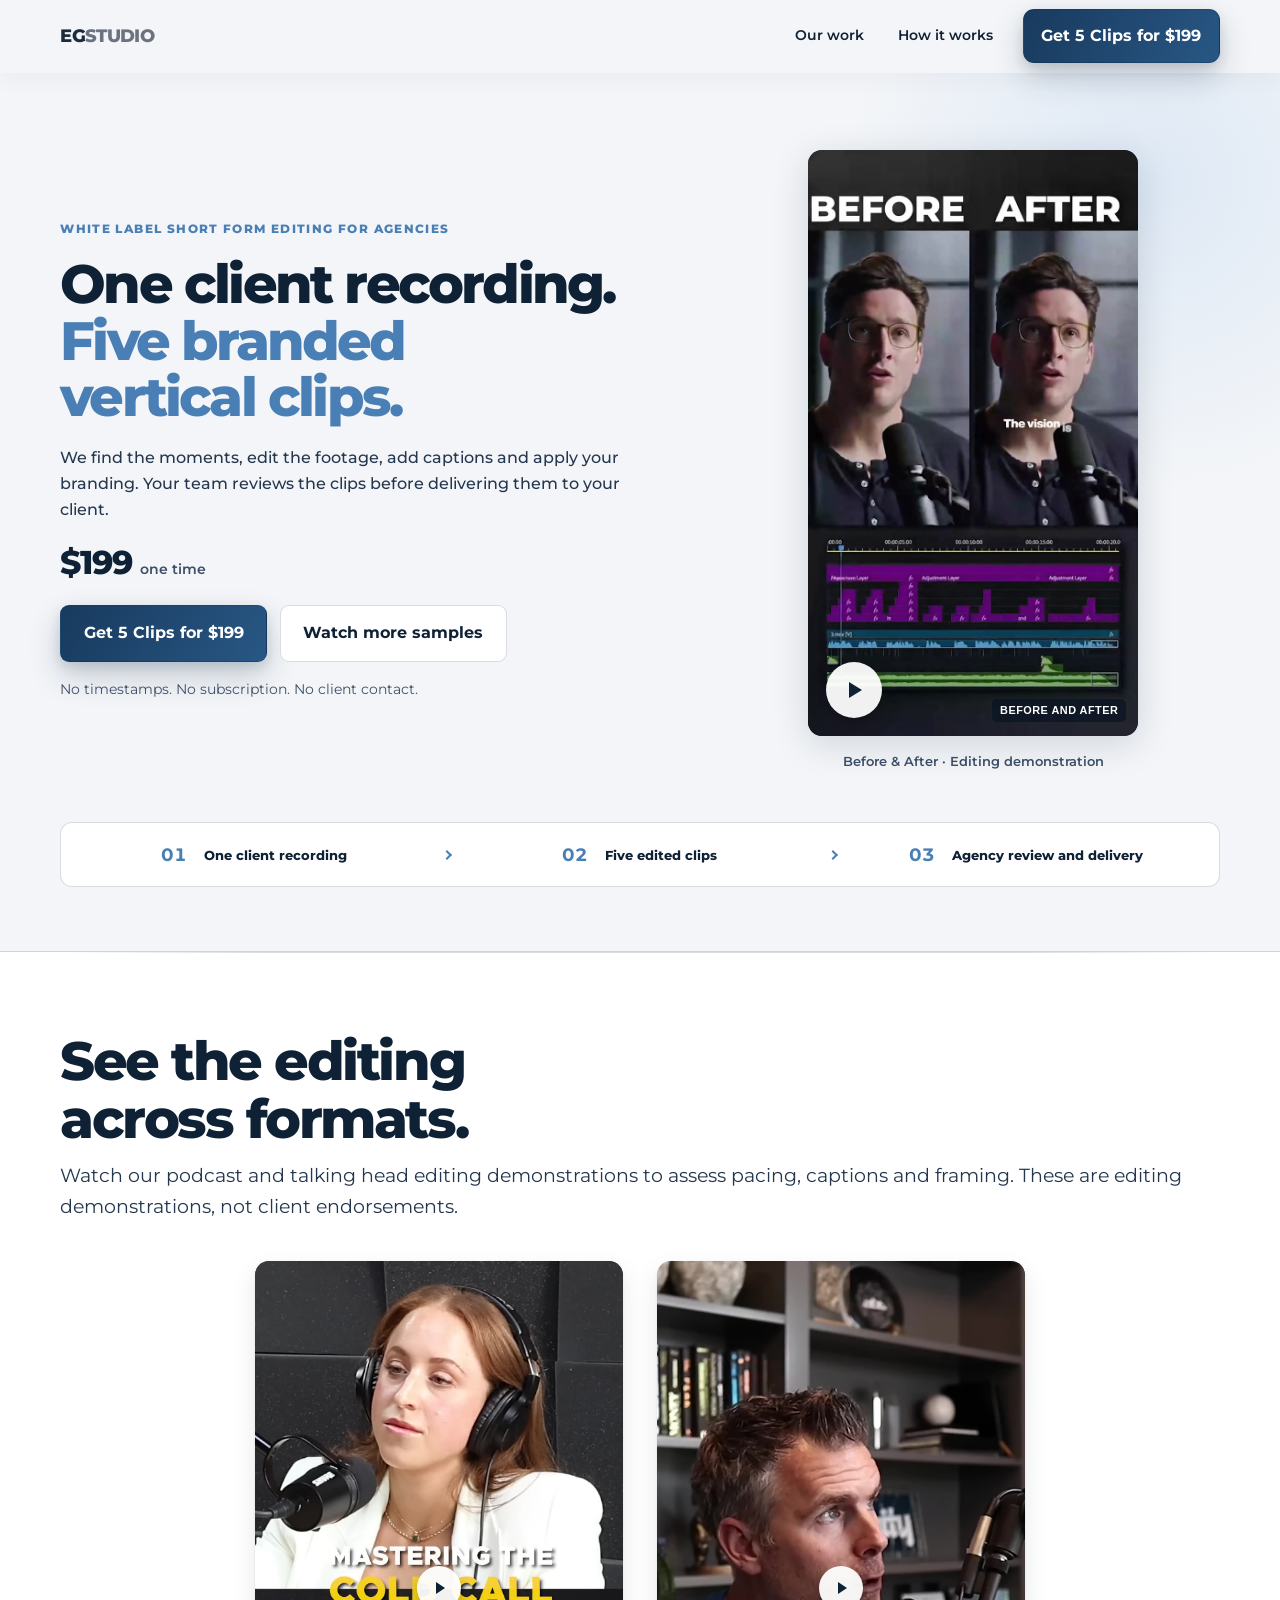
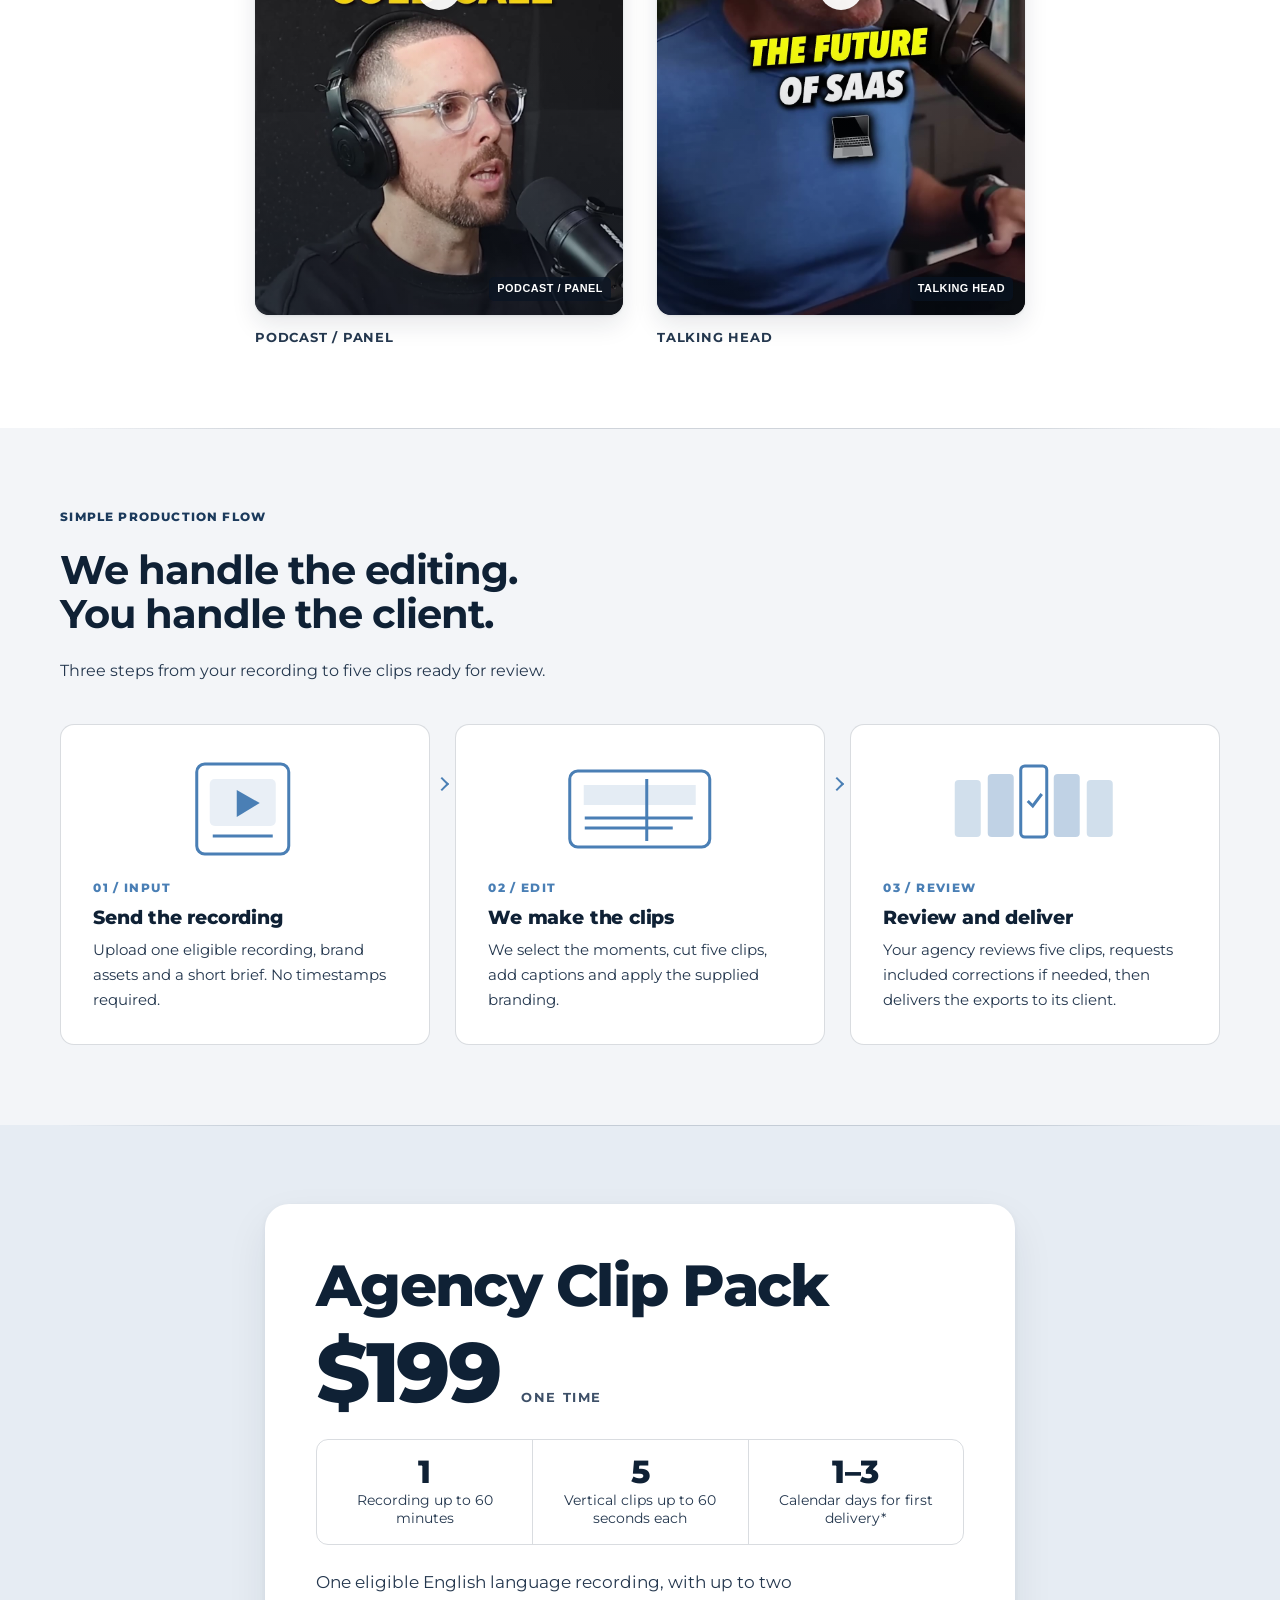
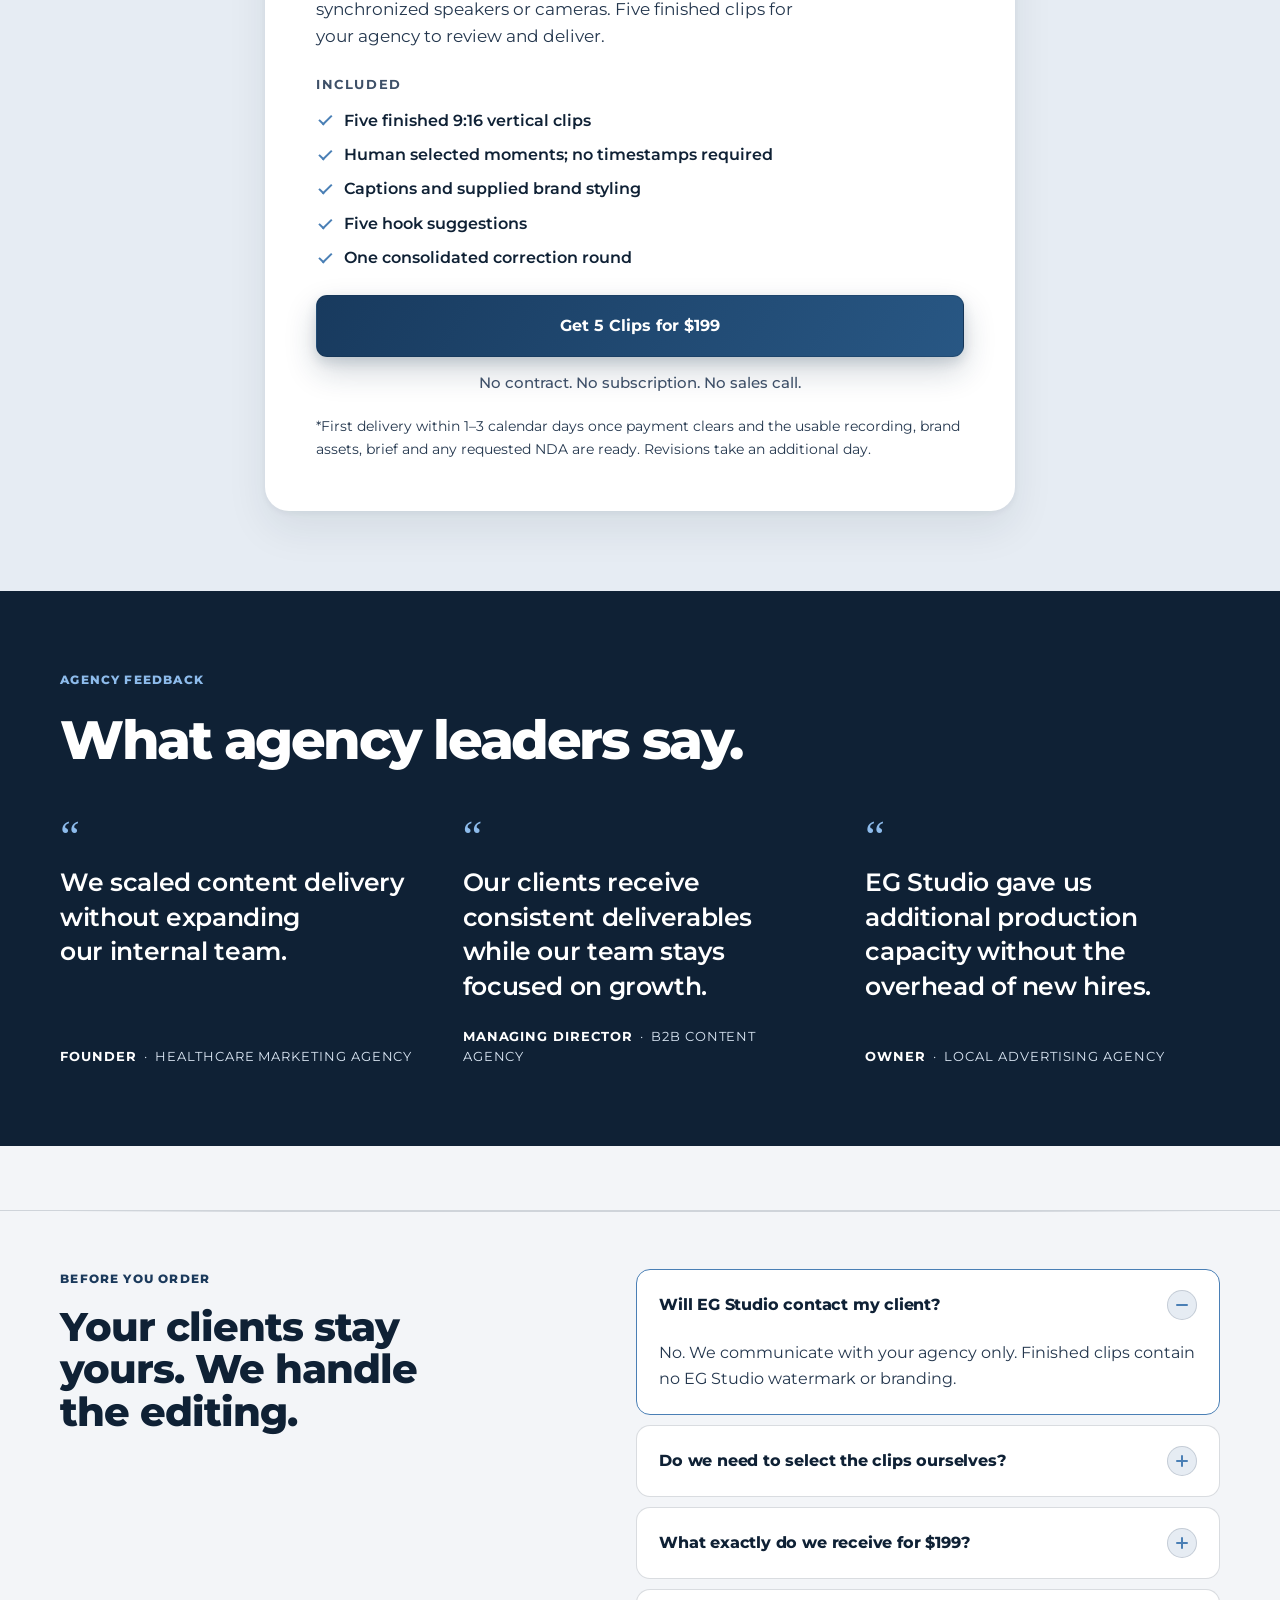
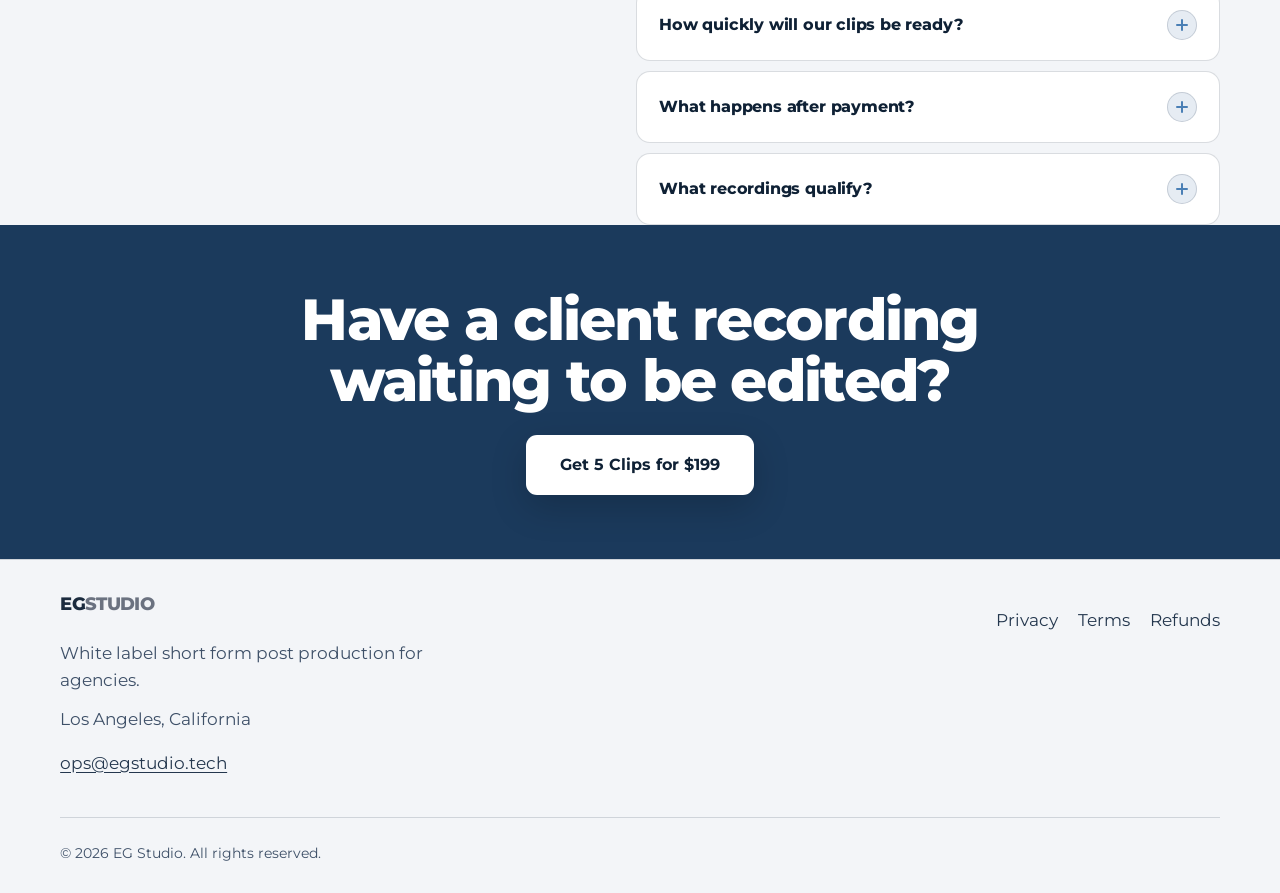
==== commit e2970d4e: "Make video sample thumbnails identifiable even on dark fallback" ====
--- a/index.html
+++ b/index.html
@@ -1428,7 +1428,7 @@
           <div class="eg-hero-media">
             <article class="rd-sample eg-hero-sample" aria-label="Before and After editing demonstration">
               <video class="rd-player" playsinline webkit-playsinline preload="metadata" poster="/assets/samples/sample-process.jpg?v=20261108" width="720" height="1280" aria-label="Before and After editing sample"><source src="/assets/samples/sample-process.mp4?v=20261103" type="video/mp4"></video>
-              <button class="rd-play" type="button" aria-label="Play Before and After editing sample"><img src="/assets/samples/sample-process.jpg?v=20261108" width="720" height="1280" alt=""><span aria-hidden="true"></span></button>
+              <button class="rd-play" type="button" data-preview-label="Before and After" aria-label="Play Before and After editing sample"><img src="/assets/samples/sample-process.jpg?v=20261108" width="720" height="1280" alt=""><span aria-hidden="true"></span></button>
             </article>
             <p class="eg-proof-caption">Before &amp; After · Editing demonstration</p>
           </div>
@@ -1453,14 +1453,14 @@
             <video class="rd-player" playsinline webkit-playsinline preload="metadata" poster="/assets/samples/sample-panel.jpg?v=20261108" width="1080" height="1920" aria-label="Podcast or Panel editing sample">
               <source src="/assets/samples/sample-panel.mp4?v=20261110-fs" type="video/mp4">
             </video>
-            <button type="button" class="rd-play" aria-label="Play Podcast or Panel sample"><img src="/assets/samples/sample-panel.jpg?v=20261108" alt="" width="1080" height="1920"><span aria-hidden="true"></span></button>
+            <button type="button" class="rd-play" data-preview-label="Podcast / Panel" aria-label="Play Podcast or Panel sample"><img src="/assets/samples/sample-panel.jpg?v=20261108" alt="" width="1080" height="1920"><span aria-hidden="true"></span></button>
             <div class="rd-sample-info"><p class="rd-meta">Podcast / Panel</p></div>
           </article>
           <article class="rd-sample rd-sample-support" aria-label="Talking Head">
             <video class="rd-player" playsinline webkit-playsinline preload="metadata" poster="/assets/samples/sample-saas-founder.jpg?v=20261108" width="1080" height="1920" aria-label="Talking Head editing sample">
               <source src="/assets/samples/sample-saas-founder.mp4?v=20261110-fs" type="video/mp4">
             </video>
-            <button type="button" class="rd-play" aria-label="Play Talking Head sample"><img src="/assets/samples/sample-saas-founder.jpg?v=20261108" alt="" width="1080" height="1920"><span aria-hidden="true"></span></button>
+            <button type="button" class="rd-play" data-preview-label="Talking Head" aria-label="Play Talking Head sample"><img src="/assets/samples/sample-saas-founder.jpg?v=20261108" alt="" width="1080" height="1920"><span aria-hidden="true"></span></button>
             <div class="rd-sample-info"><p class="rd-meta">Talking Head</p></div>
           </article>
         </div>
--- a/assets/css/visual-first-home.css
+++ b/assets/css/visual-first-home.css
@@ -406,3 +406,183 @@
     margin:0;
   }
 }
+
+
+/* November 13 conversion polish: rhythm, proof readability, buyer first FAQ. */
+body.rd.premium-home.eg-visual-approved .rd-studio-work,
+body.rd.premium-home.eg-visual-approved .eg-process-section,
+body.rd.premium-home.eg-visual-approved .rd-proposal,
+body.rd.premium-home.eg-visual-approved .premium-testimonials,
+body.rd.premium-home.eg-visual-approved .rd-faq-section {
+  padding-block:clamp(64px,6.2vw,108px);
+}
+body.rd.premium-home.eg-visual-approved .eg-process-intro {
+  margin-bottom:clamp(26px,3.7vw,40px);
+}
+body.rd.premium-home.eg-visual-approved .eg-process-intro .rd-h2 {
+  margin-bottom:clamp(16px,2.2vw,22px);
+}
+body.rd.premium-home.eg-visual-approved .eg-process-intro p:last-child {
+  max-width:58ch;
+  line-height:1.65;
+}
+body.rd.premium-home.eg-visual-approved .eg-process-step {
+  gap:0;
+}
+body.rd.premium-home.eg-visual-approved .eg-process-step p {
+  line-height:1.63;
+}
+body.rd.premium-home.eg-visual-approved .rd-proposal .rd-offer {
+  box-shadow:0 2px 6px rgba(15,33,53,.055),0 18px 42px rgba(15,33,53,.08);
+}
+body.rd.premium-home.eg-visual-approved #pricing .eg-process-assurance {
+  max-width:none;
+  margin-top:20px;
+  font-size:.875rem;
+  line-height:1.6;
+  color:var(--c-body);
+}
+body.rd.premium-home.eg-visual-approved .eg-buyers-faq {
+  background:var(--c-bg);
+}
+body.rd.premium-home.eg-visual-approved .eg-faq-heading .rd-eyebrow {
+  margin-bottom:16px;
+}
+body.rd.premium-home.eg-visual-approved .eg-faq-heading .rd-h2 {
+  max-width:17ch;
+  font-size:clamp(2.05rem,3.3vw,3.4rem);
+  line-height:1.12;
+}
+body.rd.premium-home.eg-visual-approved .eg-buyers-faq .rd-faq {
+  gap:10px;
+}
+body.rd.premium-home.eg-visual-approved .eg-buyers-faq .faq-item {
+  border:1px solid var(--c-line);
+  border-radius:14px;
+  box-shadow:none;
+  background:var(--c-surface);
+  overflow:hidden;
+}
+body.rd.premium-home.eg-visual-approved .eg-buyers-faq .faq-item.active {
+  border-color:var(--c-accent);
+}
+body.rd.premium-home.eg-visual-approved .eg-buyers-faq .faq-question {
+  width:100%;
+  min-height:64px;
+  padding:20px 22px;
+  gap:14px;
+  font-size:clamp(.98rem,1vw,1.08rem);
+  font-weight:750;
+  line-height:1.4;
+  text-align:left;
+  color:var(--c-text);
+}
+body.rd.premium-home.eg-visual-approved .eg-buyers-faq .faq-answer[hidden] {
+  display:none!important;
+}
+body.rd.premium-home.eg-visual-approved .eg-buyers-faq .faq-answer:not([hidden]) {
+  display:block;
+  padding:0 22px 22px;
+  color:var(--c-body);
+  font-size:.99rem;
+  line-height:1.65;
+}
+body.rd.premium-home.eg-visual-approved .eg-buyers-faq .faq-answer p {
+  color:var(--c-body);
+}
+body.rd.premium-home.eg-visual-approved .premium-testimonials .premium-section-intro {
+  margin-bottom:clamp(30px,4vw,48px);
+}
+body.rd.premium-home.eg-visual-approved .premium-testimonials .premium-quote {
+  position:relative;
+}
+body.rd.premium-home.eg-visual-approved .premium-testimonials .premium-quote blockquote {
+  font-size:clamp(1.3rem,1rem + .7vw,1.6rem);
+  line-height:1.4;
+  letter-spacing:-.015em;
+}
+body.rd.premium-home.eg-visual-approved .premium-testimonials .premium-quote figcaption {
+  font-size:.83rem;
+  line-height:1.55;
+  letter-spacing:.07em;
+}
+body.rd.premium-home.eg-visual-approved .premium-testimonials .premium-quote figcaption span {
+  color:#DCE8F5;
+}
+body.rd.premium-home.eg-visual-approved .premium-testimonials .premium-quote+.premium-quote {
+  border-color:rgba(220,230,241,.23);
+}
+body.rd.premium-home.eg-visual-approved .rd-sample .rd-play[data-preview-label]::after {
+  content:attr(data-preview-label);
+  position:absolute;
+  right:12px;
+  bottom:14px;
+  z-index:2;
+  display:block;
+  max-width:58%;
+  padding:5px 8px;
+  border-radius:5px;
+  background:rgba(9,20,35,.72);
+  color:#fff;
+  font-size:.68rem;
+  font-weight:800;
+  letter-spacing:.045em;
+  line-height:1.25;
+  text-transform:uppercase;
+  text-align:right;
+}
+@media (max-width:767px){
+  body.rd.premium-home.eg-visual-approved .eg-visual-hero {
+    padding-top:clamp(48px,7vw,64px);
+    padding-bottom:clamp(58px,8vw,76px);
+  }
+  body.rd.premium-home.eg-visual-approved .rd-studio-work,
+  body.rd.premium-home.eg-visual-approved .eg-process-section,
+  body.rd.premium-home.eg-visual-approved .rd-proposal,
+  body.rd.premium-home.eg-visual-approved .premium-testimonials,
+  body.rd.premium-home.eg-visual-approved .rd-faq-section {
+    padding-block:72px;
+  }
+  body.rd.premium-home.eg-visual-approved .rd-head {
+    margin-bottom:28px;
+  }
+  body.rd.premium-home.eg-visual-approved .eg-process-intro {
+    margin-bottom:28px;
+  }
+  body.rd.premium-home.eg-visual-approved .eg-process-track {
+    gap:16px;
+  }
+  body.rd.premium-home.eg-visual-approved .eg-process-step {
+    padding:24px;
+  }
+  body.rd.premium-home.eg-visual-approved .premium-testimonials .premium-quote {
+    padding-block:26px;
+  }
+  body.rd.premium-home.eg-visual-approved .eg-buyers-faq .rd-faq {
+    margin-top:28px;
+  }
+  body.rd.premium-home.eg-visual-approved .eg-buyers-faq .faq-question {
+    min-height:66px;
+    padding:18px 19px;
+  }
+  body.rd.premium-home.eg-visual-approved .eg-buyers-faq .faq-answer:not([hidden]) {
+    padding:0 19px 20px;
+  }
+  body.rd.premium-home.eg-visual-approved .rd-sample .rd-play[data-preview-label]::after {
+    font-size:.65rem;
+  }
+}
+@media (prefers-color-scheme:dark){
+  body.rd.premium-home.eg-visual-approved .eg-visual-hero .eg-emphasis {
+    color:#A8CEF2;
+  }
+  body.rd.premium-home.eg-visual-approved #pricing .eg-process-assurance {
+    color:#D5DFEA;
+  }
+  body.rd.premium-home.eg-visual-approved .eg-buyers-faq .faq-item {
+    border-color:rgba(220,230,241,.20);
+  }
+  body.rd.premium-home.eg-visual-approved .eg-buyers-faq .faq-item.active {
+    border-color:#8DBBEB;
+  }
+}
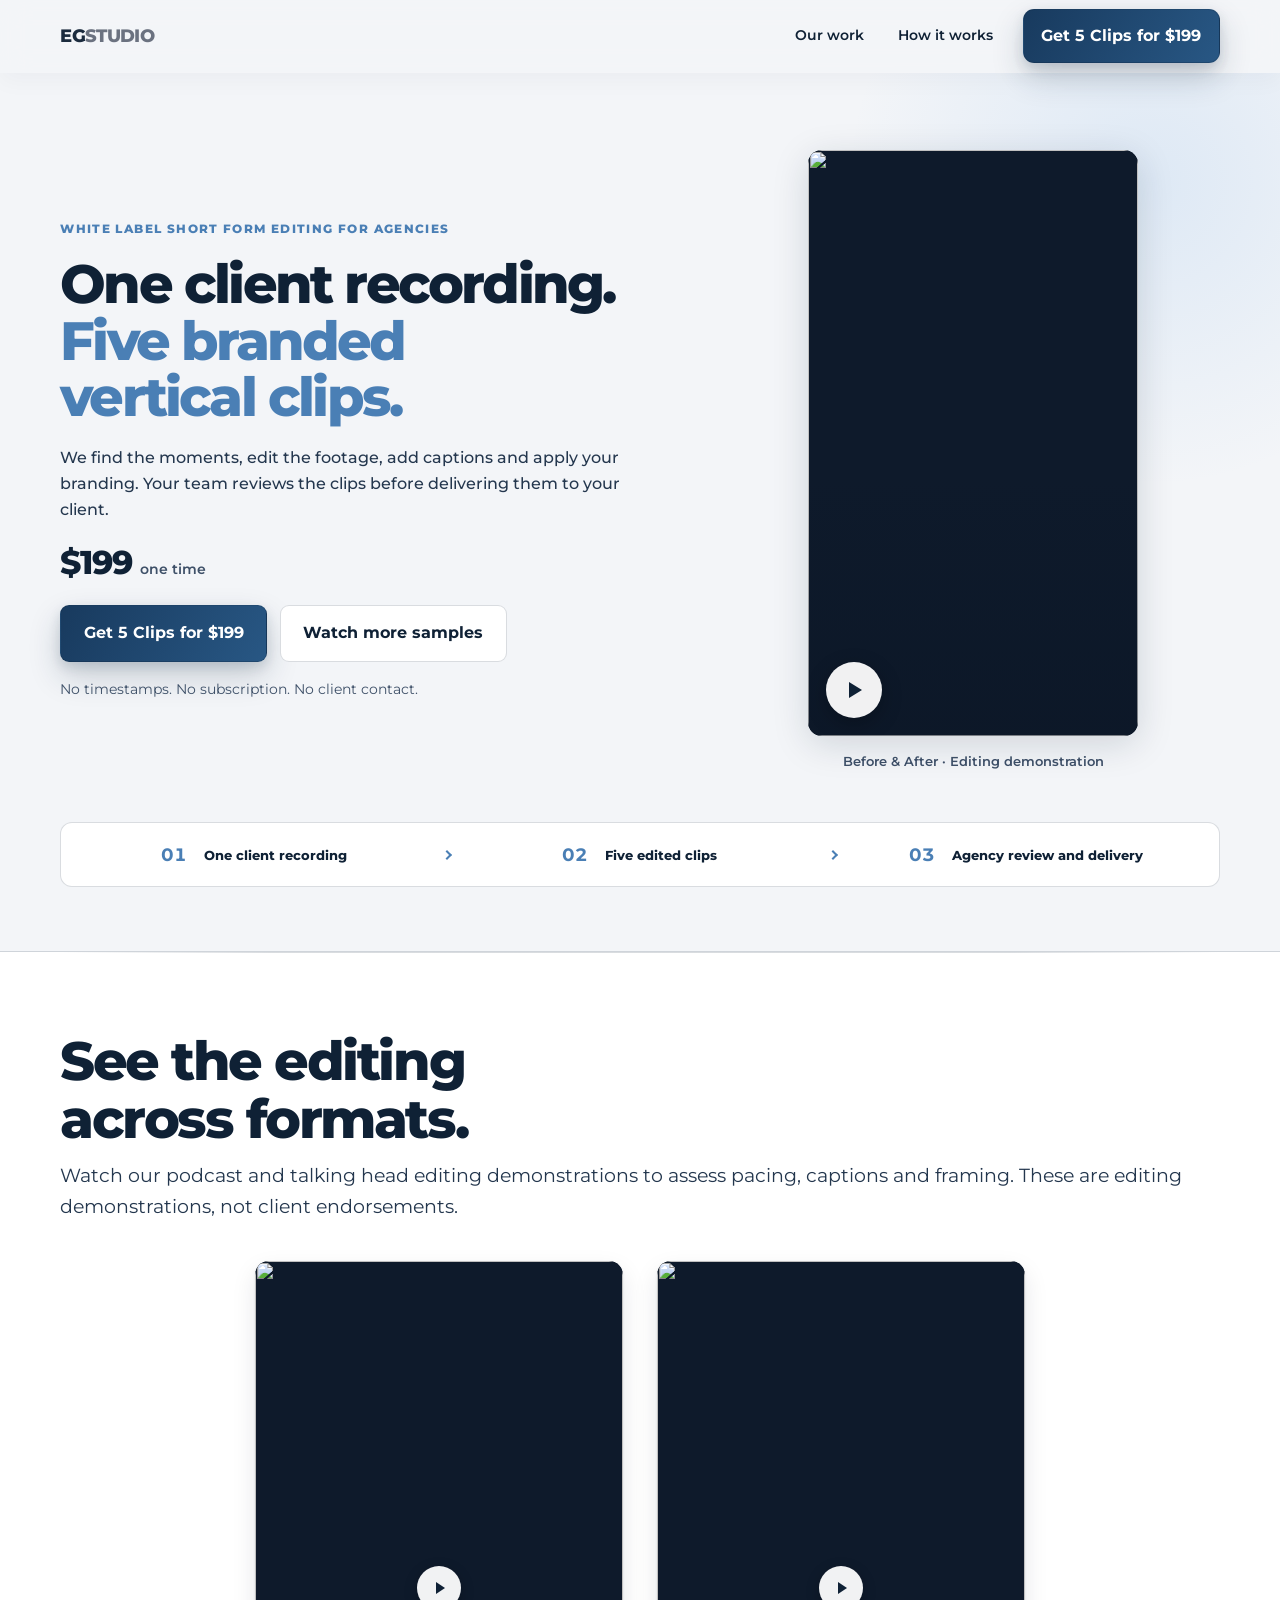
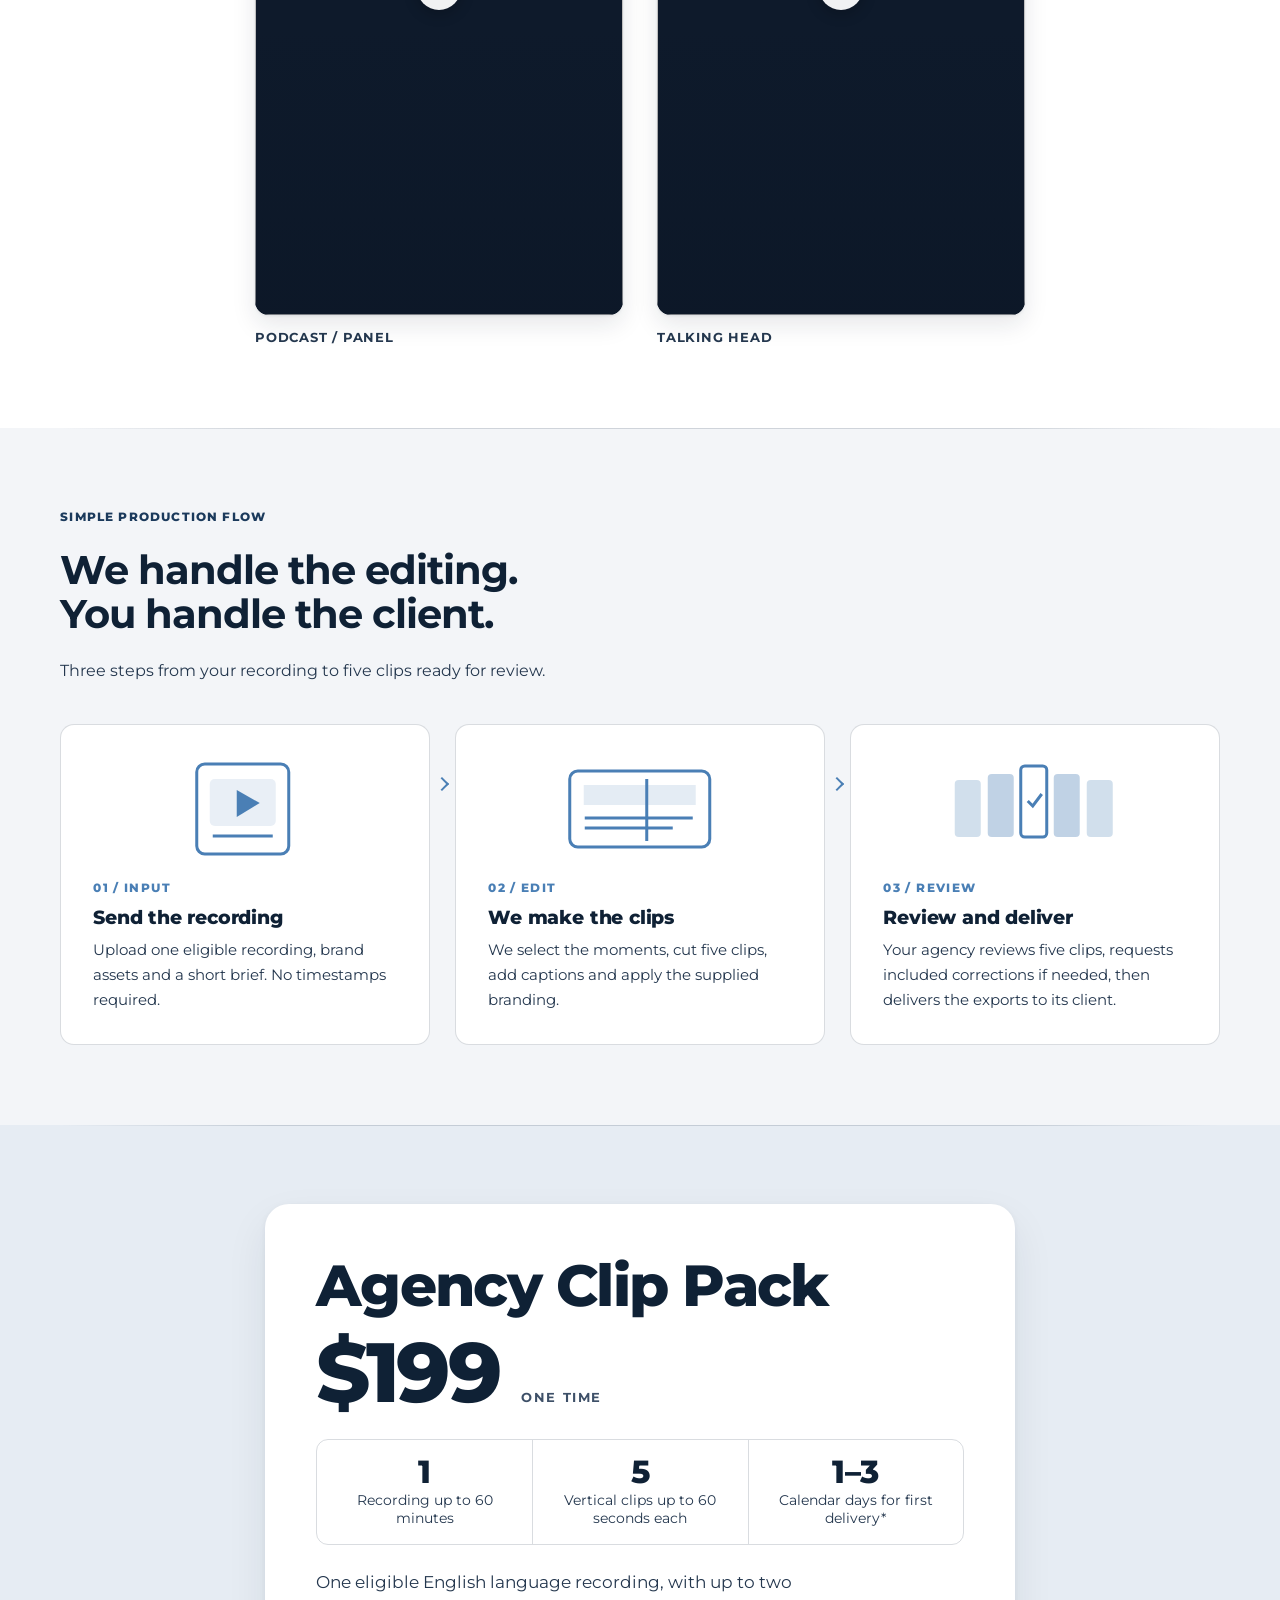
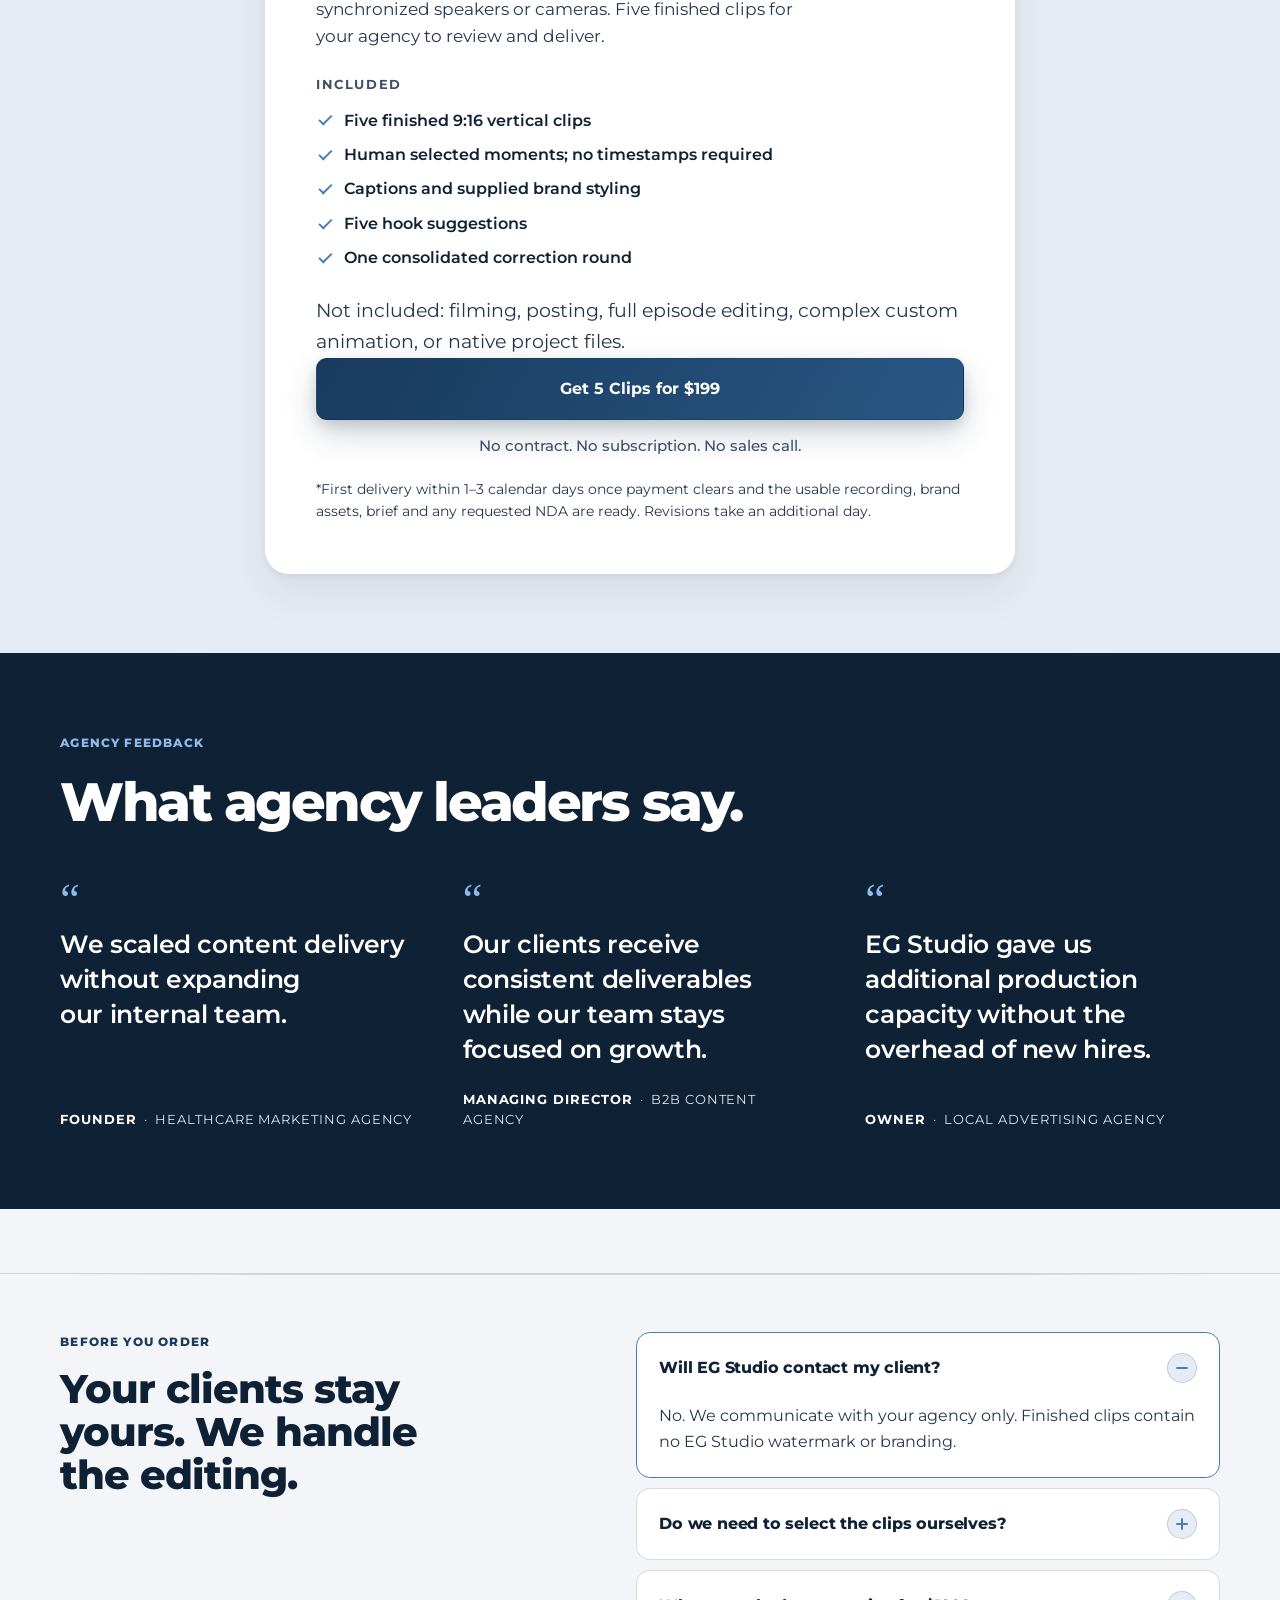
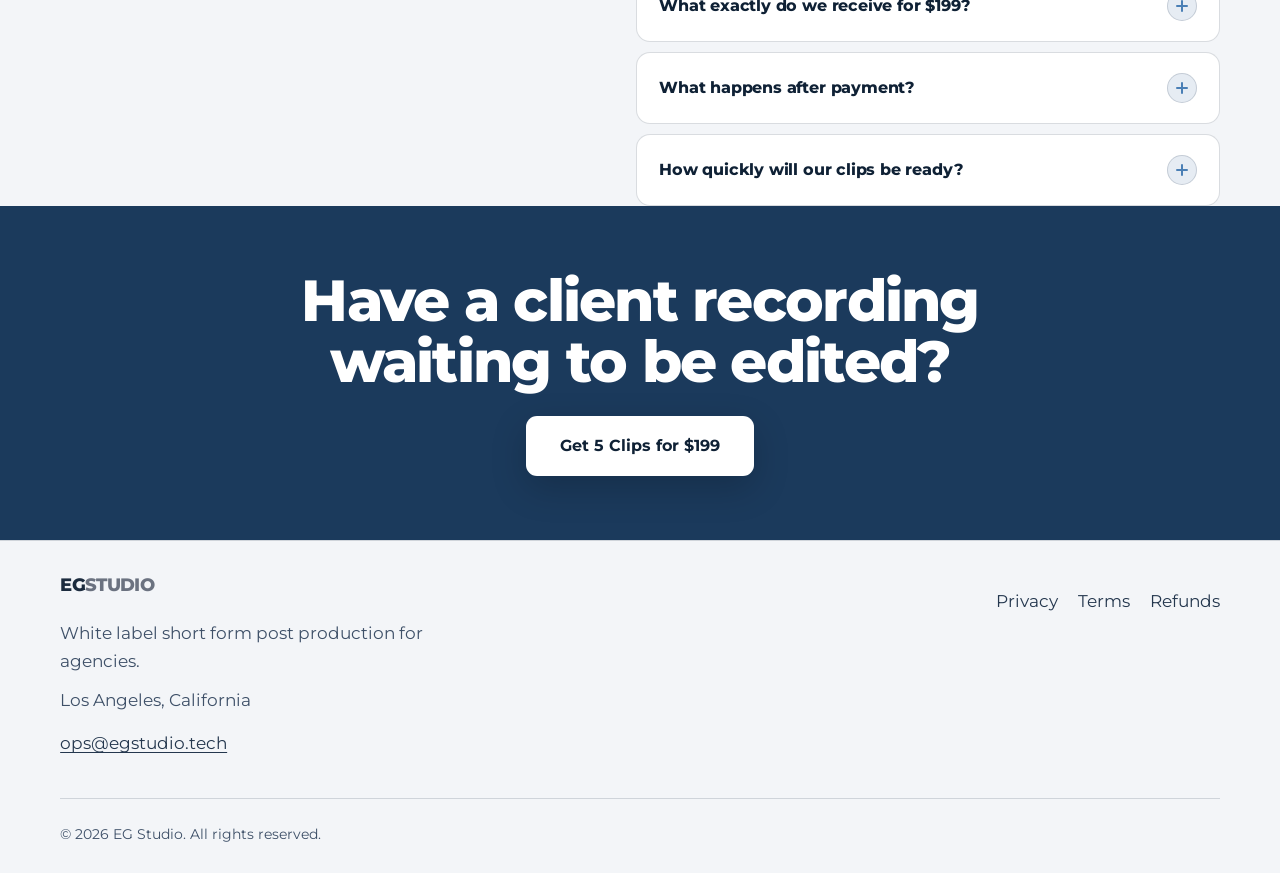
==== commit 3457007e: "Polish homepage FAQ ordering, real sample poster references and eligibility disclosure" ====
--- a/index.html
+++ b/index.html
@@ -67,14 +67,6 @@
         },
         {
           "@type": "Question",
-          "name": "How quickly will our clips be ready?",
-          "acceptedAnswer": {
-            "@type": "Answer",
-            "text": "Your full order of five clips will be delivered within 1–3 calendar days. Revisions take an additional day."
-          }
-        },
-        {
-          "@type": "Question",
           "name": "What happens after payment?",
           "acceptedAnswer": {
             "@type": "Answer",
@@ -83,10 +75,10 @@
         },
         {
           "@type": "Question",
-          "name": "What recordings qualify?",
+          "name": "How quickly will our clips be ready?",
           "acceptedAnswer": {
             "@type": "Answer",
-            "text": "Podcasts, interviews, webinars, educational recordings, and talking head videos work best. The pack covers one English language recording up to 60 minutes with up to two synchronized speakers or cameras. Filming, posting, full episode editing, complex custom animation, and native project files are not included. Unsure whether your recording qualifies? Email us before ordering."
+            "text": "Your full order of five clips will be delivered within 1–3 calendar days. Revisions take an additional day."
           }
         }
       ]
@@ -1427,8 +1419,8 @@
           </div>
           <div class="eg-hero-media">
             <article class="rd-sample eg-hero-sample" aria-label="Before and After editing demonstration">
-              <video class="rd-player" playsinline webkit-playsinline preload="metadata" poster="/assets/samples/sample-process.jpg?v=20261108" width="720" height="1280" aria-label="Before and After editing sample"><source src="/assets/samples/sample-process.mp4?v=20261103" type="video/mp4"></video>
-              <button class="rd-play" type="button" data-preview-label="Before and After" aria-label="Play Before and After editing sample"><img src="/assets/samples/sample-process.jpg?v=20261108" width="720" height="1280" alt=""><span aria-hidden="true"></span></button>
+              <video class="rd-player" playsinline webkit-playsinline preload="metadata" poster="/assets/samples/sample-process-thumb.jpg?v=20261113" width="720" height="1280" aria-label="Before and After editing sample"><source src="/assets/samples/sample-process.mp4?v=20261103" type="video/mp4"></video>
+              <button class="rd-play" type="button" aria-label="Play Before and After editing sample"><img src="/assets/samples/sample-process-thumb.jpg?v=20261113" width="720" height="1280" alt=""><span aria-hidden="true"></span></button>
             </article>
             <p class="eg-proof-caption">Before &amp; After · Editing demonstration</p>
           </div>
@@ -1450,17 +1442,17 @@
         <div class="rd-samples" id="rdSamples" aria-label="Editing samples">
           
           <article class="rd-sample rd-sample-support" aria-label="Podcast / Panel">
-            <video class="rd-player" playsinline webkit-playsinline preload="metadata" poster="/assets/samples/sample-panel.jpg?v=20261108" width="1080" height="1920" aria-label="Podcast or Panel editing sample">
+            <video class="rd-player" playsinline webkit-playsinline preload="metadata" poster="/assets/samples/sample-panel-thumb.jpg?v=20261113" width="1080" height="1920" aria-label="Podcast or Panel editing sample">
               <source src="/assets/samples/sample-panel.mp4?v=20261110-fs" type="video/mp4">
             </video>
-            <button type="button" class="rd-play" data-preview-label="Podcast / Panel" aria-label="Play Podcast or Panel sample"><img src="/assets/samples/sample-panel.jpg?v=20261108" alt="" width="1080" height="1920"><span aria-hidden="true"></span></button>
+            <button type="button" class="rd-play" aria-label="Play Podcast or Panel sample"><img src="/assets/samples/sample-panel-thumb.jpg?v=20261113" alt="" width="1080" height="1920"><span aria-hidden="true"></span></button>
             <div class="rd-sample-info"><p class="rd-meta">Podcast / Panel</p></div>
           </article>
           <article class="rd-sample rd-sample-support" aria-label="Talking Head">
-            <video class="rd-player" playsinline webkit-playsinline preload="metadata" poster="/assets/samples/sample-saas-founder.jpg?v=20261108" width="1080" height="1920" aria-label="Talking Head editing sample">
+            <video class="rd-player" playsinline webkit-playsinline preload="metadata" poster="/assets/samples/sample-saas-founder-thumb.jpg?v=20261113" width="1080" height="1920" aria-label="Talking Head editing sample">
               <source src="/assets/samples/sample-saas-founder.mp4?v=20261110-fs" type="video/mp4">
             </video>
-            <button type="button" class="rd-play" data-preview-label="Talking Head" aria-label="Play Talking Head sample"><img src="/assets/samples/sample-saas-founder.jpg?v=20261108" alt="" width="1080" height="1920"><span aria-hidden="true"></span></button>
+            <button type="button" class="rd-play" aria-label="Play Talking Head sample"><img src="/assets/samples/sample-saas-founder-thumb.jpg?v=20261113" alt="" width="1080" height="1920"><span aria-hidden="true"></span></button>
             <div class="rd-sample-info"><p class="rd-meta">Talking Head</p></div>
           </article>
         </div>
@@ -1496,6 +1488,7 @@
               <li>Five hook suggestions</li>
               <li>One consolidated correction round</li>
             </ul>
+            <p class="eg-package-exclusions">Not included: filming, posting, full episode editing, complex custom animation, or native project files.</p>
             <a href="https://buy.stripe.com/00wdR27qNc6IfXJ7419EI0f" class="btn btn-primary rd-btn" data-sku="episode" data-placement="pricing_episode">Get 5 Clips for $199</a>
             <p class="rd-fine">No contract. No subscription. No sales call.</p>
             <p class="eg-process-assurance">*First delivery within 1–3 calendar days once payment clears and the usable recording, brand assets, brief and any requested NDA are ready. Revisions take an additional day.</p>
@@ -1522,12 +1515,17 @@
           <h2 class="rd-h2">Your clients stay yours. We handle the editing.</h2>
         </div>
         <div class="rd-faq">
-          <div class="faq-item active"><h3><button class="faq-question" aria-expanded="true" aria-controls="faq-a1" id="faq-q1"><span>Will EG Studio contact my client?</span><span class="faq-chevron" aria-hidden="true"></span></button></h3><div class="faq-answer" id="faq-a1" role="region" aria-labelledby="faq-q1"><p>No. We communicate with your agency only. Finished clips contain no EG Studio watermark or branding.</p></div></div>
+          
+          
+          
+          
+          
+          
+                  <div class="faq-item active"><h3><button class="faq-question" aria-expanded="true" aria-controls="faq-a1" id="faq-q1"><span>Will EG Studio contact my client?</span><span class="faq-chevron" aria-hidden="true"></span></button></h3><div class="faq-answer" id="faq-a1" role="region" aria-labelledby="faq-q1"><p>No. We communicate with your agency only. Finished clips contain no EG Studio watermark or branding.</p></div></div>
           <div class="faq-item"><h3><button class="faq-question" aria-expanded="false" aria-controls="faq-a2" id="faq-q2"><span>Do we need to select the clips ourselves?</span><span class="faq-chevron" aria-hidden="true"></span></button></h3><div class="faq-answer" id="faq-a2" role="region" aria-labelledby="faq-q2" hidden><p>No. Send the full recording. We watch it, select the moments, and turn them into five vertical clips. No timestamps required.</p></div></div>
           <div class="faq-item"><h3><button class="faq-question" aria-expanded="false" aria-controls="faq-a3" id="faq-q3"><span>What exactly do we receive for $199?</span><span class="faq-chevron" aria-hidden="true"></span></button></h3><div class="faq-answer" id="faq-a3" role="region" aria-labelledby="faq-q3" hidden><p>Five edited 9:16 vertical clips up to 60 seconds each, captions, your supplied brand styling, five hook suggestions, and one consolidated correction round.</p></div></div>
+          <div class="faq-item"><h3><button class="faq-question" aria-expanded="false" aria-controls="faq-a5" id="faq-q5"><span>What happens after payment?</span><span class="faq-chevron" aria-hidden="true"></span></button></h3><div class="faq-answer" id="faq-a5" role="region" aria-labelledby="faq-q5" hidden><p>You'll receive access to a private Google Drive project workspace shared with your order email. Upload your recording, brand assets, and brief. We'll return the clips there for your review.</p></div></div>
           <div class="faq-item"><h3><button class="faq-question" aria-expanded="false" aria-controls="faq-a4" id="faq-q4"><span>How quickly will our clips be ready?</span><span class="faq-chevron" aria-hidden="true"></span></button></h3><div class="faq-answer" id="faq-a4" role="region" aria-labelledby="faq-q4" hidden><p>Your full order of five clips will be delivered within 1–3 calendar days. Revisions take an additional day.</p></div></div>
-          <div class="faq-item"><h3><button class="faq-question" aria-expanded="false" aria-controls="faq-a5" id="faq-q5"><span>What happens after payment?</span><span class="faq-chevron" aria-hidden="true"></span></button></h3><div class="faq-answer" id="faq-a5" role="region" aria-labelledby="faq-q5" hidden><p>You'll receive access to a private Google Drive project workspace shared with your order email. Upload your recording, brand assets, and brief. We'll return the clips there for your review.</p></div></div>
-          <div class="faq-item"><h3><button class="faq-question" aria-expanded="false" aria-controls="faq-a6" id="faq-q6"><span>What recordings qualify?</span><span class="faq-chevron" aria-hidden="true"></span></button></h3><div class="faq-answer" id="faq-a6" role="region" aria-labelledby="faq-q6" hidden><p>Podcasts, interviews, webinars, educational recordings, and talking head videos work best. The pack covers one English language recording up to 60 minutes with up to two synchronized speakers or cameras. Filming, posting, full episode editing, complex custom animation, and native project files are not included. Unsure whether your recording qualifies? Email us before ordering.</p></div></div>
         </div>
       </div>
     </section>
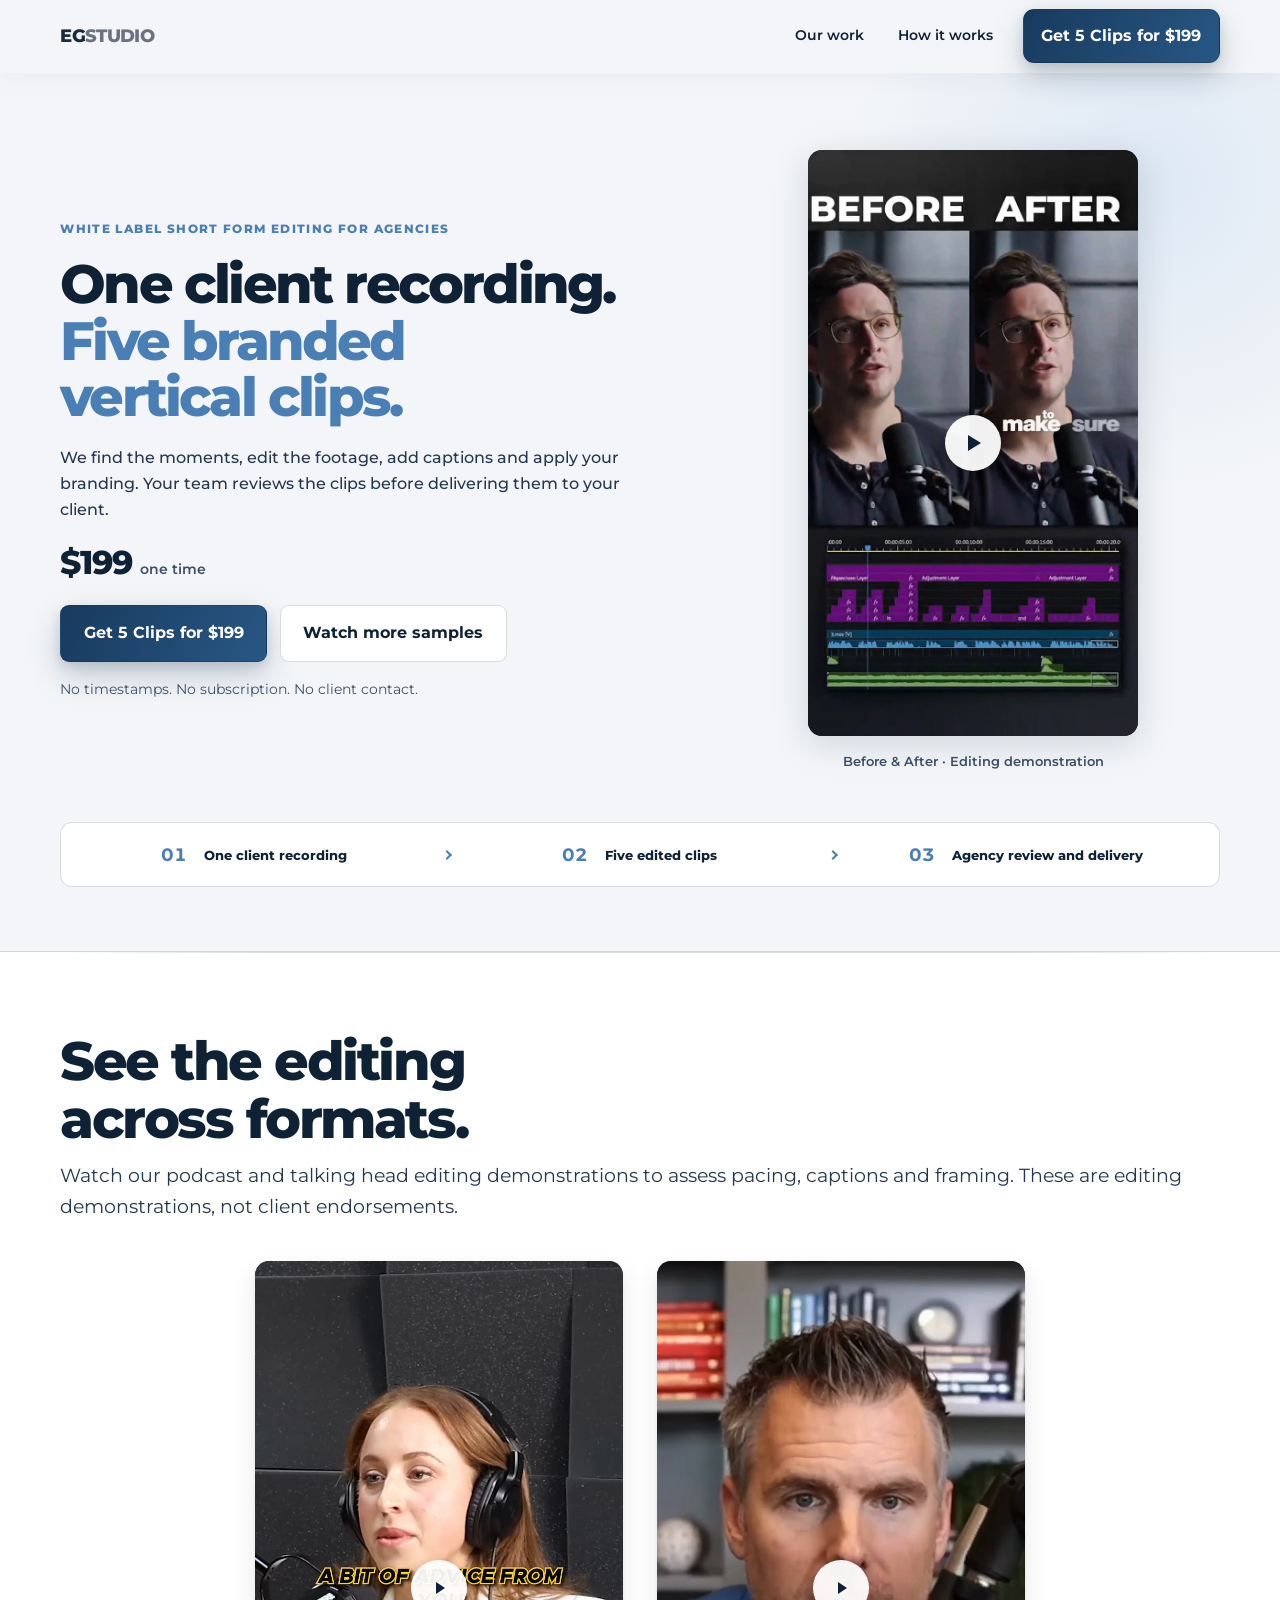
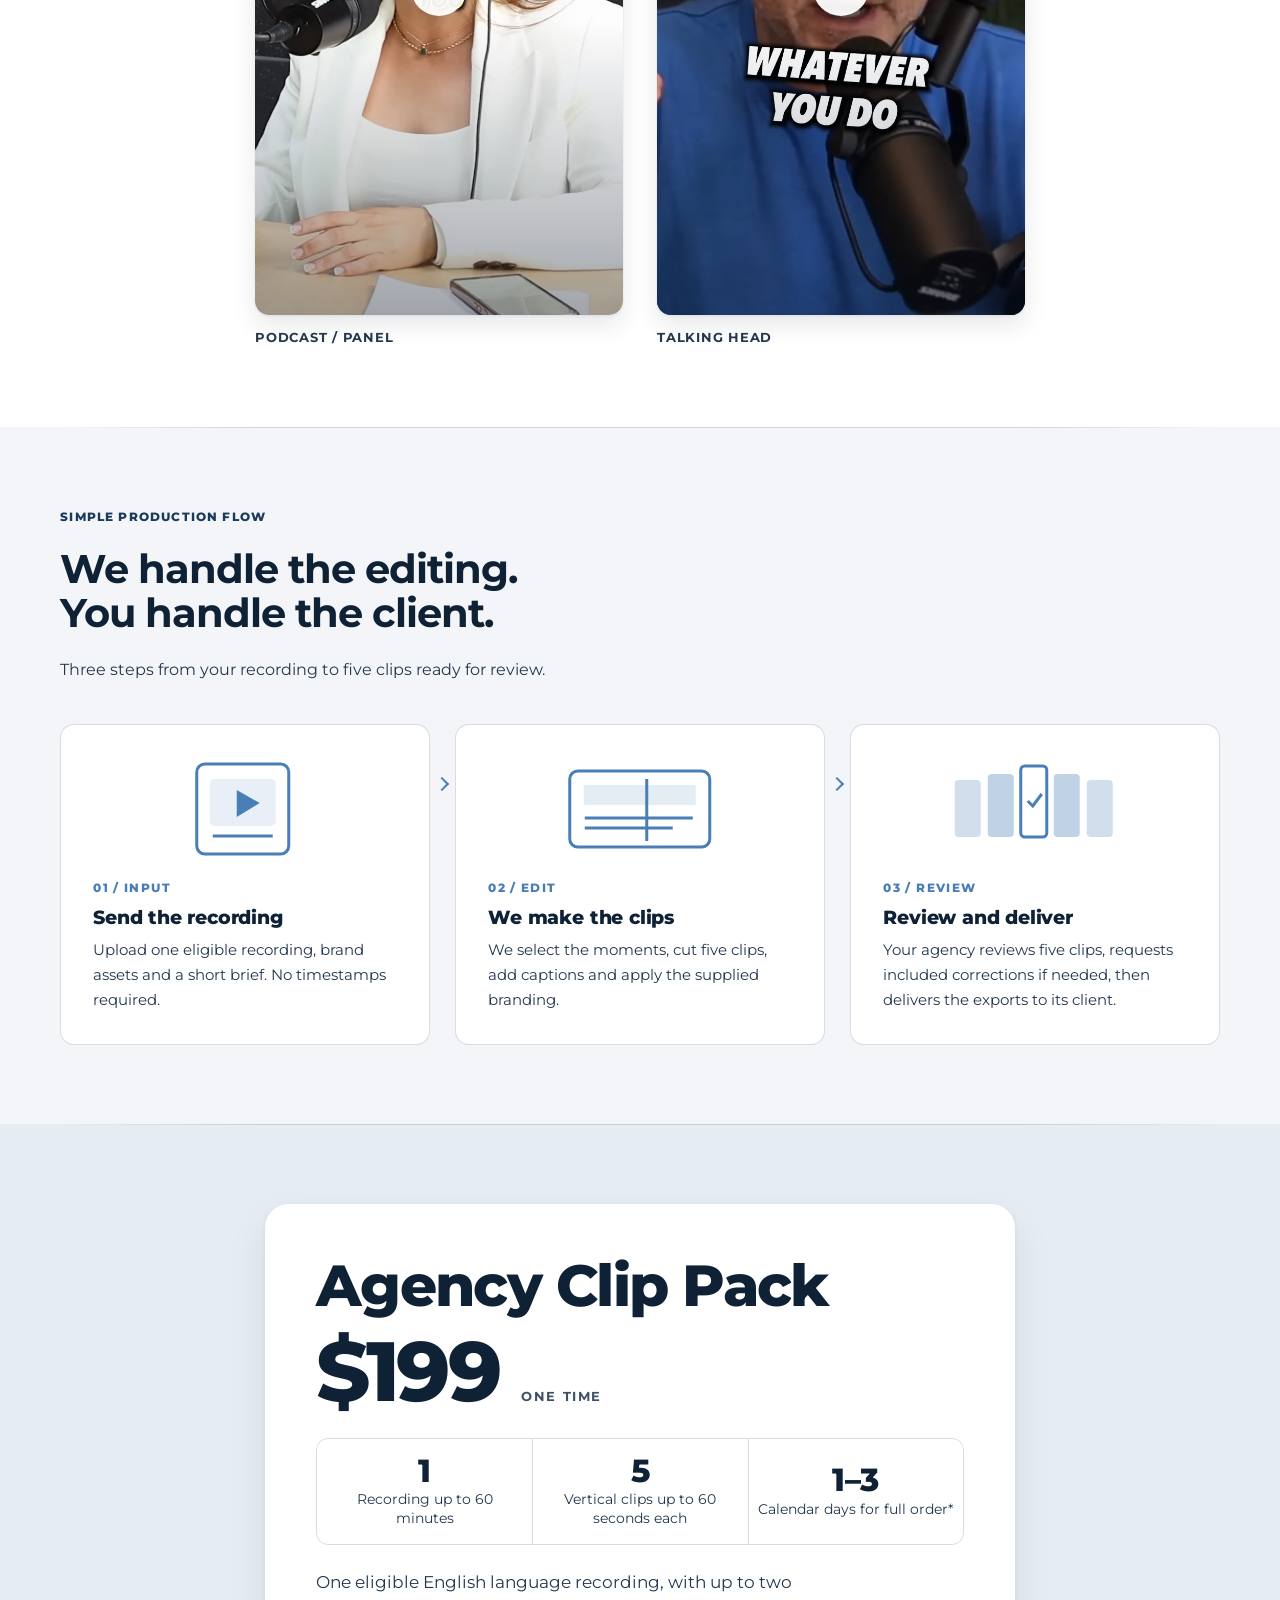
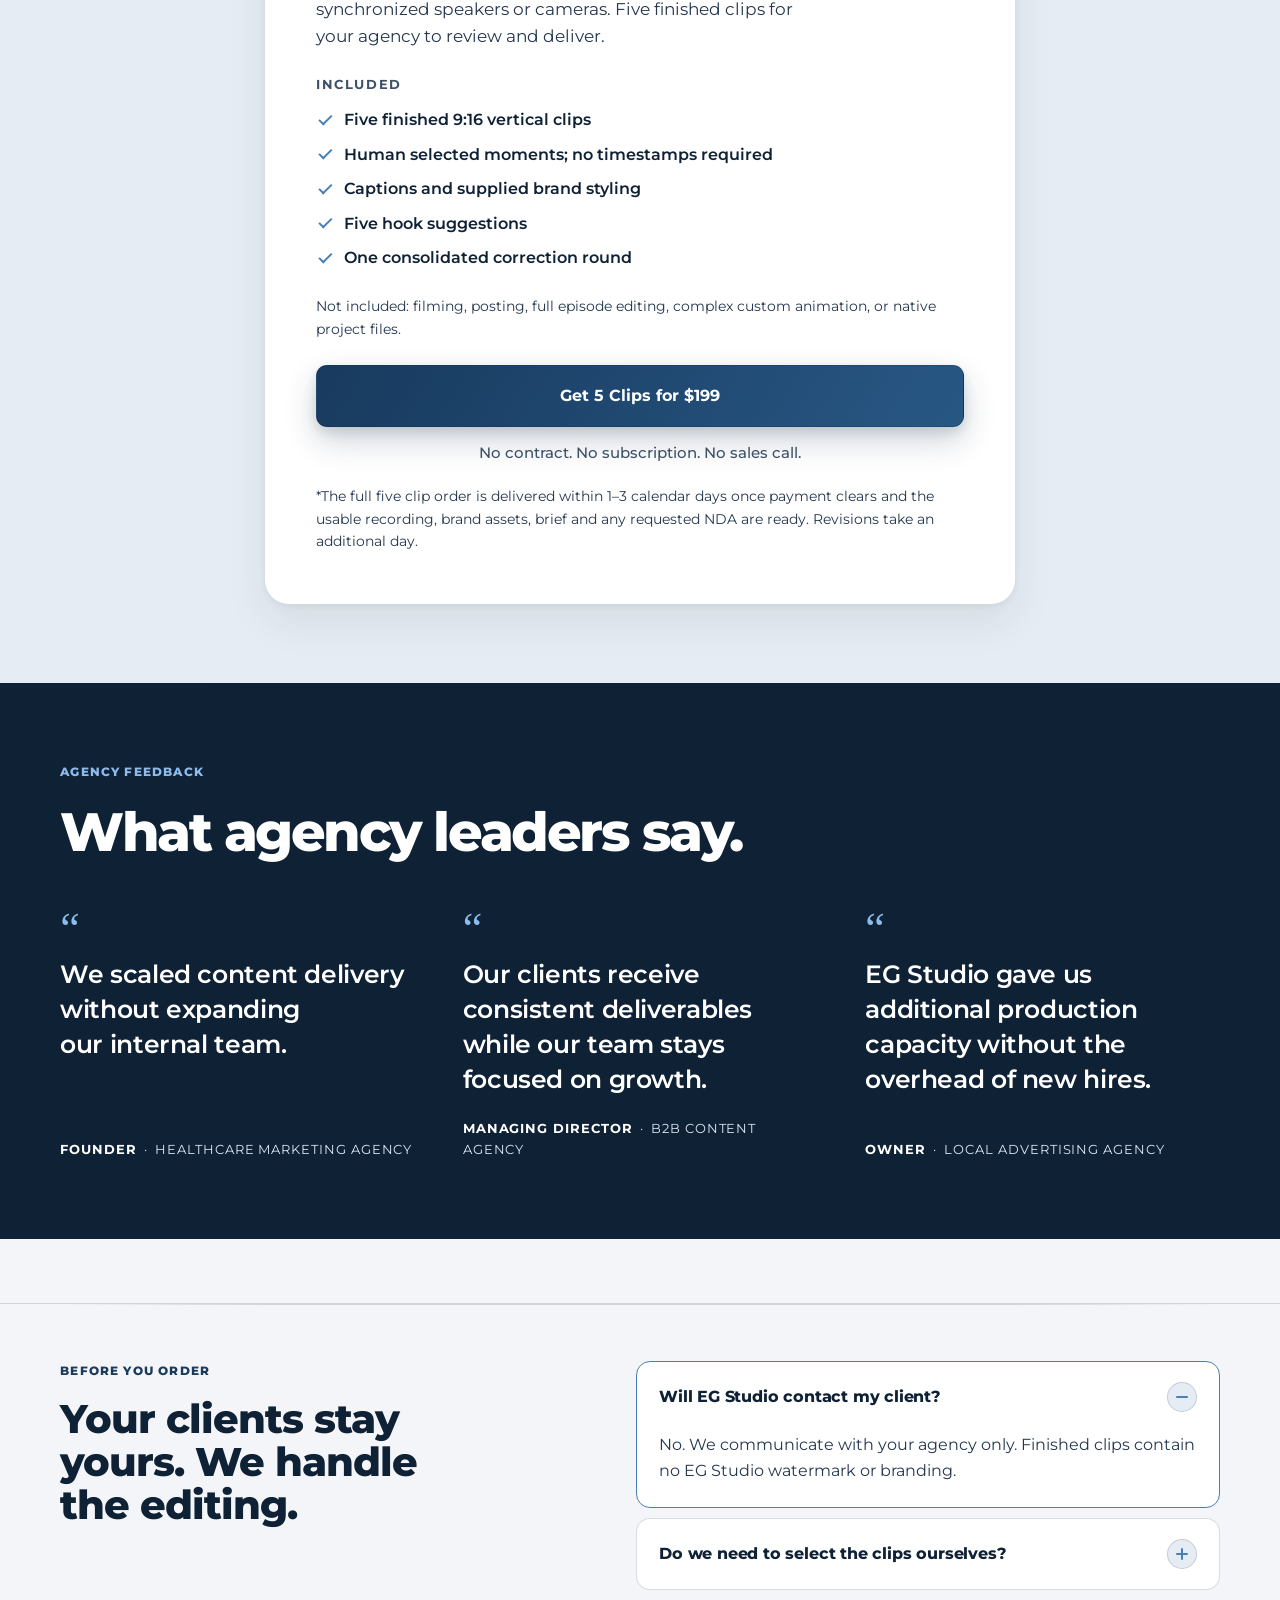
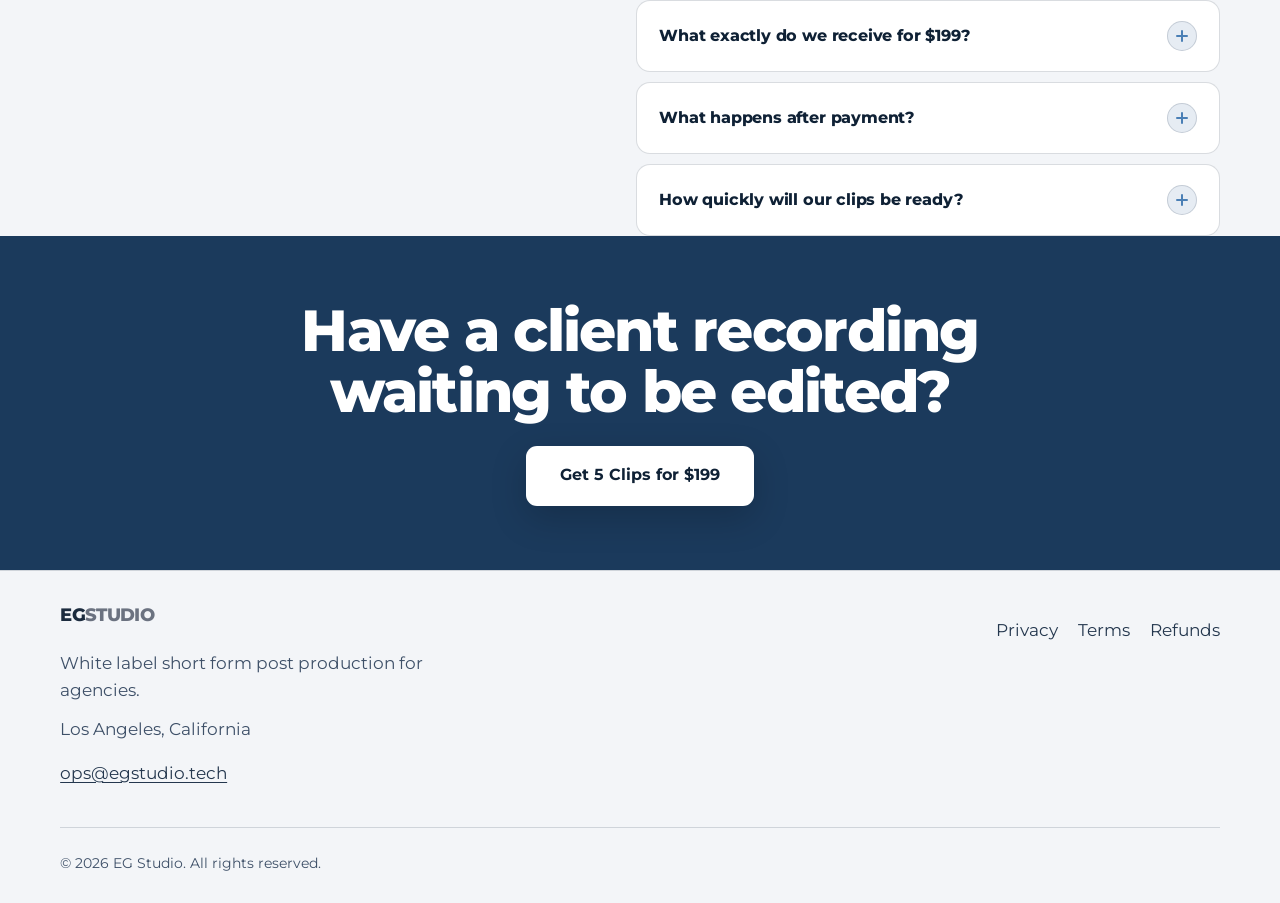
==== commit 9092a3d6: "Align pricing turnaround with the approved full five clip delivery promise" ====
--- a/index.html
+++ b/index.html
@@ -1478,7 +1478,7 @@
           <div class="rd-offer-main">
             <h2 class="rd-h2">Agency Clip Pack</h2>
             <div class="rd-price">$199 <span>one time</span></div>
-            <div class="eg-package-facts" aria-label="Package at a glance"><div><strong>1</strong><span>Recording up to 60 minutes</span></div><div><strong>5</strong><span>Vertical clips up to 60 seconds each</span></div><div><strong>1–3</strong><span>Calendar days for first delivery*</span></div></div>
+            <div class="eg-package-facts" aria-label="Package at a glance"><div><strong>1</strong><span>Recording up to 60 minutes</span></div><div><strong>5</strong><span>Vertical clips up to 60 seconds each</span></div><div><strong>1–3</strong><span>Calendar days for full order*</span></div></div>
             <p class="premium-offer-intro">One eligible English language recording, with up to two synchronized speakers or cameras. Five finished clips for your agency to review and deliver.</p>
             <p class="premium-offer-label">Included</p>
             <ul class="rd-includes premium-benefits premium-included-list">
@@ -1491,7 +1491,7 @@
             <p class="eg-package-exclusions">Not included: filming, posting, full episode editing, complex custom animation, or native project files.</p>
             <a href="https://buy.stripe.com/00wdR27qNc6IfXJ7419EI0f" class="btn btn-primary rd-btn" data-sku="episode" data-placement="pricing_episode">Get 5 Clips for $199</a>
             <p class="rd-fine">No contract. No subscription. No sales call.</p>
-            <p class="eg-process-assurance">*First delivery within 1–3 calendar days once payment clears and the usable recording, brand assets, brief and any requested NDA are ready. Revisions take an additional day.</p>
+            <p class="eg-process-assurance">*The full five clip order is delivered within 1–3 calendar days once payment clears and the usable recording, brand assets, brief and any requested NDA are ready. Revisions take an additional day.</p>
           </div>
         </div>
       </div>
--- a/assets/css/visual-first-home.css
+++ b/assets/css/visual-first-home.css
@@ -586,3 +586,159 @@
     border-color:#8DBBEB;
   }
 }
+
+
+/* Final approved mobile polish: coherent hero, legible offer, compact media and FAQ. */
+body.rd.premium-home.eg-visual-approved #pricing .eg-package-exclusions{
+  margin:0 0 clamp(16px,2.4vw,24px);
+  font-size:.875rem;
+  line-height:1.65;
+  color:var(--c-body);
+}
+body.rd.premium-home.eg-visual-approved #rdSamples .rd-sample-info{
+  margin-top:12px;
+  padding:0;
+}
+body.rd.premium-home.eg-visual-approved #rdSamples .rd-sample-info .rd-meta{
+  font-size:.8rem;
+  letter-spacing:.06em;
+  margin:0;
+  color:var(--c-body);
+}
+body.rd.premium-home.eg-visual-approved #rdSamples .rd-sample .rd-play::after,
+body.rd.premium-home.eg-visual-approved .eg-hero-sample .rd-play::after{
+  content:none!important;
+  display:none!important;
+}
+body.rd.premium-home.eg-visual-approved .eg-hero-sample,
+body.rd.premium-home.eg-visual-approved #rdSamples .rd-sample{
+  isolation:isolate;
+}
+body.rd.premium-home.eg-visual-approved .eg-hero-sample .rd-play span,
+body.rd.premium-home.eg-visual-approved #rdSamples .rd-sample .rd-play span{
+  position:absolute!important;
+  top:50%!important;
+  left:50%!important;
+  margin:0!important;
+  transform:translate(-50%,-50%)!important;
+  width:56px;
+  height:56px;
+}
+body.rd.premium-home.eg-visual-approved .rd-sample .rd-play:focus-visible{
+  outline:3px solid #8DBBEB;
+  outline-offset:3px;
+}
+@media(max-width:767px){
+  body.rd.premium-home.eg-visual-approved .eg-visual-hero{
+    position:relative;
+    isolation:isolate;
+    overflow:visible;
+    background:#142238!important;
+    border-bottom:1px solid rgba(220,230,241,.16);
+    padding:clamp(44px,7vw,62px) 0 clamp(64px,9vw,78px)!important;
+  }
+  body.rd.premium-home.eg-visual-approved .eg-visual-hero::before,
+  body.rd.premium-home.eg-visual-approved .eg-visual-hero::after{
+    content:none!important;
+    display:none!important;
+    background:none!important;
+  }
+  body.rd.premium-home.eg-visual-approved .eg-visual-hero .rd-container{
+    position:relative;
+    z-index:1;
+  }
+  body.rd.premium-home.eg-visual-approved .eg-hero-grid{
+    gap:clamp(24px,5vw,32px);
+    align-items:start;
+  }
+  body.rd.premium-home.eg-visual-approved .eg-hero-kicker{
+    color:#A8CEF2!important;
+    font-size:.74rem;
+    line-height:1.5;
+    letter-spacing:.095em;
+  }
+  body.rd.premium-home.eg-visual-approved .eg-visual-hero .rd-display,
+  body.rd.premium-home.eg-visual-approved .eg-visual-hero .rd-display .eg-emphasis{
+    color:#FFFFFF!important;
+    opacity:1!important;
+    -webkit-text-fill-color:#FFFFFF!important;
+    text-shadow:none!important;
+  }
+  body.rd.premium-home.eg-visual-approved .eg-visual-hero .rd-display{
+    font-size:clamp(2.08rem,8.2vw,3.15rem);
+    line-height:1.08;
+    letter-spacing:-.045em;
+    margin:0 0 19px;
+    max-width:21ch;
+  }
+  body.rd.premium-home.eg-visual-approved .eg-visual-hero .rd-lead{
+    margin:0!important;
+    color:#E8F1FC!important;
+    font-size:clamp(.98rem,3.9vw,1.07rem)!important;
+    line-height:1.6!important;
+    opacity:1!important;
+  }
+  body.rd.premium-home.eg-visual-approved .eg-visual-hero .premium-hero-price{
+    margin:22px 0 0!important;
+    color:#FFFFFF!important;
+    font-size:1.8rem!important;
+    line-height:1.25!important;
+  }
+  body.rd.premium-home.eg-visual-approved .eg-visual-hero .premium-hero-price span{
+    color:#DCE8F5!important;
+    font-size:.88rem!important;
+  }
+  body.rd.premium-home.eg-visual-approved .eg-hero-copy .rd-actions{
+    margin-top:18px!important;
+  }
+  body.rd.premium-home.eg-visual-approved .eg-hero-copy .rd-actions .rd-btn.btn-primary{
+    display:flex!important;
+    align-items:center;
+    justify-content:center;
+    width:100%;
+    max-width:100%;
+    min-height:54px;
+    padding:14px 20px;
+    color:#10243B!important;
+    background:#8DBBEB!important;
+    border:1px solid transparent!important;
+    box-shadow:0 8px 24px rgba(0,0,0,.13);
+    transform:none!important;
+  }
+  body.rd.premium-home.eg-visual-approved .eg-visual-hero .eg-proof-caption,
+  body.rd.premium-home.eg-visual-approved .eg-visual-hero .eg-hero-mobile-note{
+    color:#DCE8F5!important;
+  }
+  body.rd.premium-home.eg-visual-approved .eg-hero-sample{
+    width:min(76%,310px);
+    max-width:310px;
+  }
+  body.rd.premium-home.eg-visual-approved #rdSamples{
+    row-gap:clamp(28px,5vw,38px);
+  }
+  body.rd.premium-home.eg-visual-approved #rdSamples .rd-sample-info{
+    margin-top:10px;
+  }
+  body.rd.premium-home.eg-visual-approved .eg-buyers-faq .rd-faq{
+    gap:16px;
+  }
+  body.rd.premium-home.eg-visual-approved .eg-buyers-faq .faq-question{
+    padding:20px;
+  }
+  body.rd.premium-home.eg-visual-approved .eg-buyers-faq .faq-answer:not([hidden]){
+    padding:0 20px 22px;
+  }
+}
+@media(max-width:359px){
+  body.rd.premium-home.eg-visual-approved .eg-visual-hero .rd-display{
+    font-size:2rem;
+  }
+  body.rd.premium-home.eg-visual-approved .eg-visual-hero .rd-lead{
+    font-size:.98rem!important;
+  }
+}
+@media(prefers-reduced-motion:reduce){
+  body.rd.premium-home.eg-visual-approved .eg-hero-copy .rd-actions .rd-btn{
+    transition:none!important;
+  }
+}
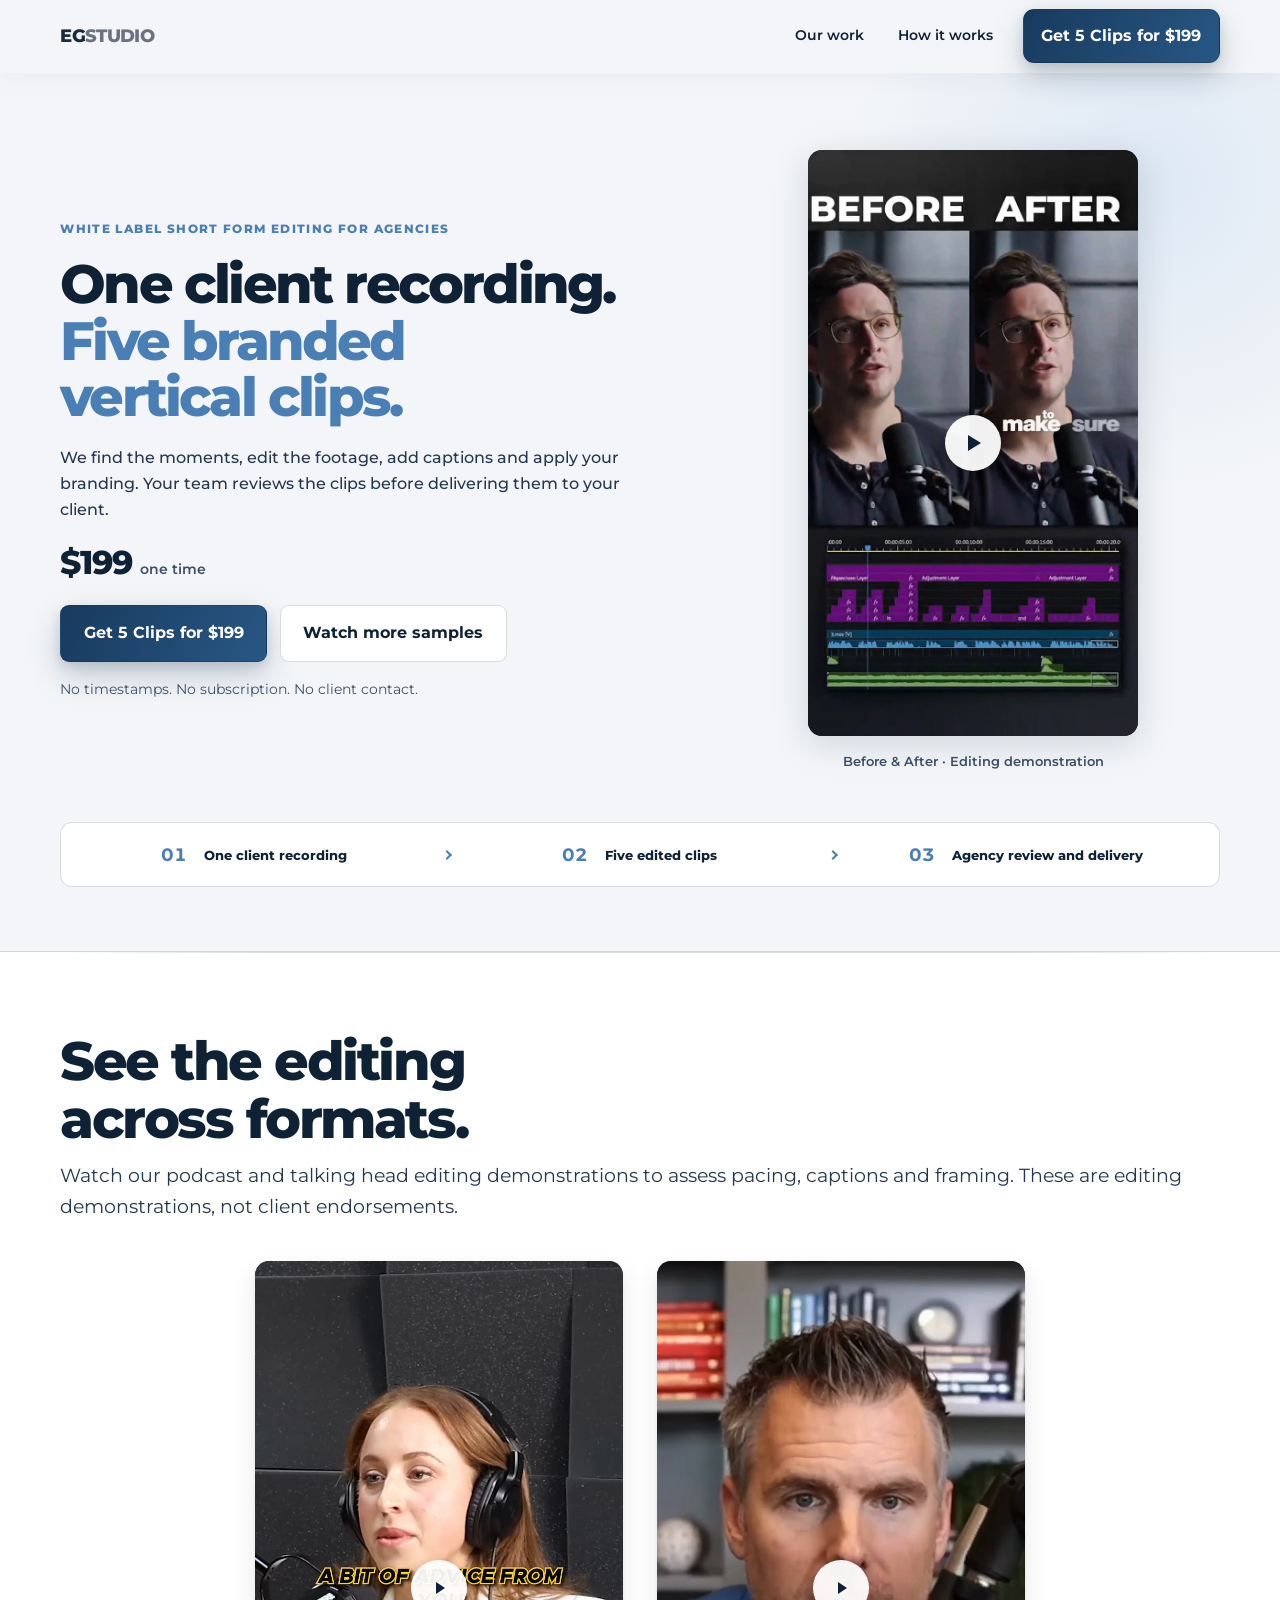
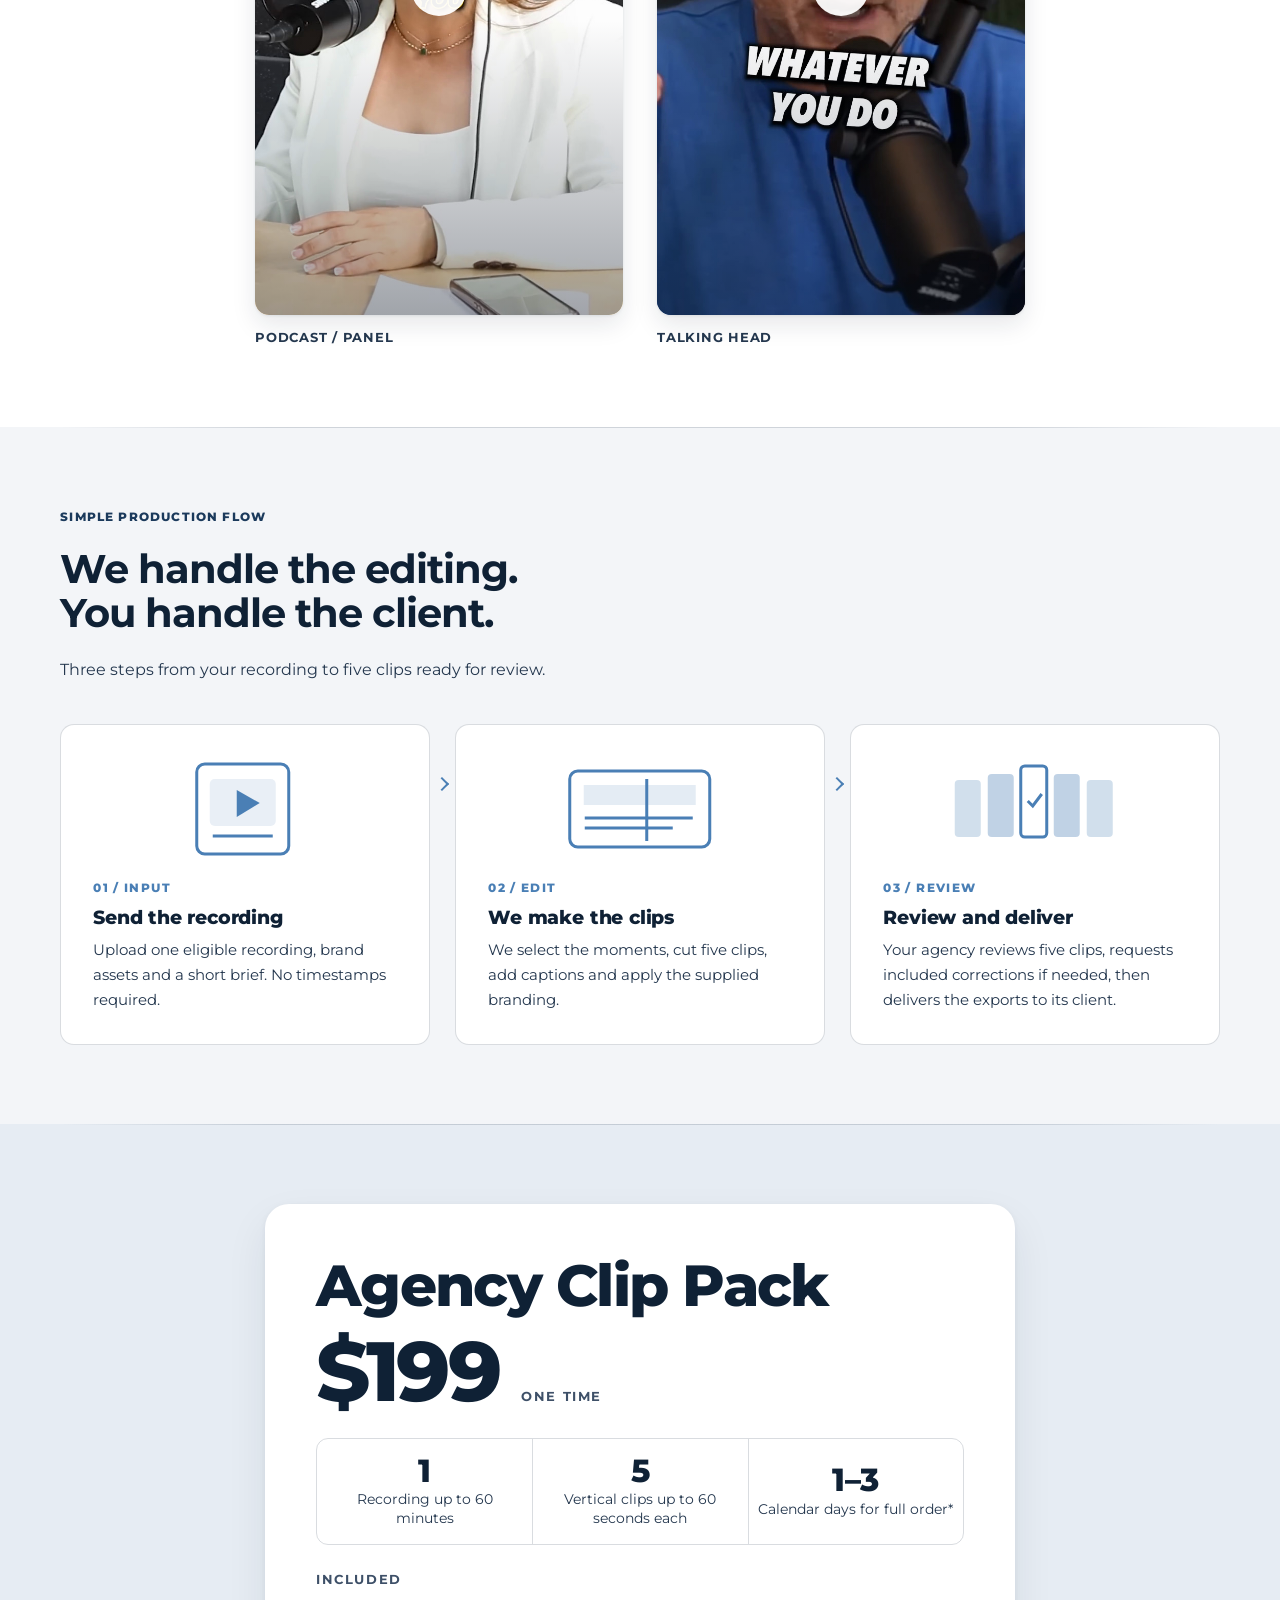
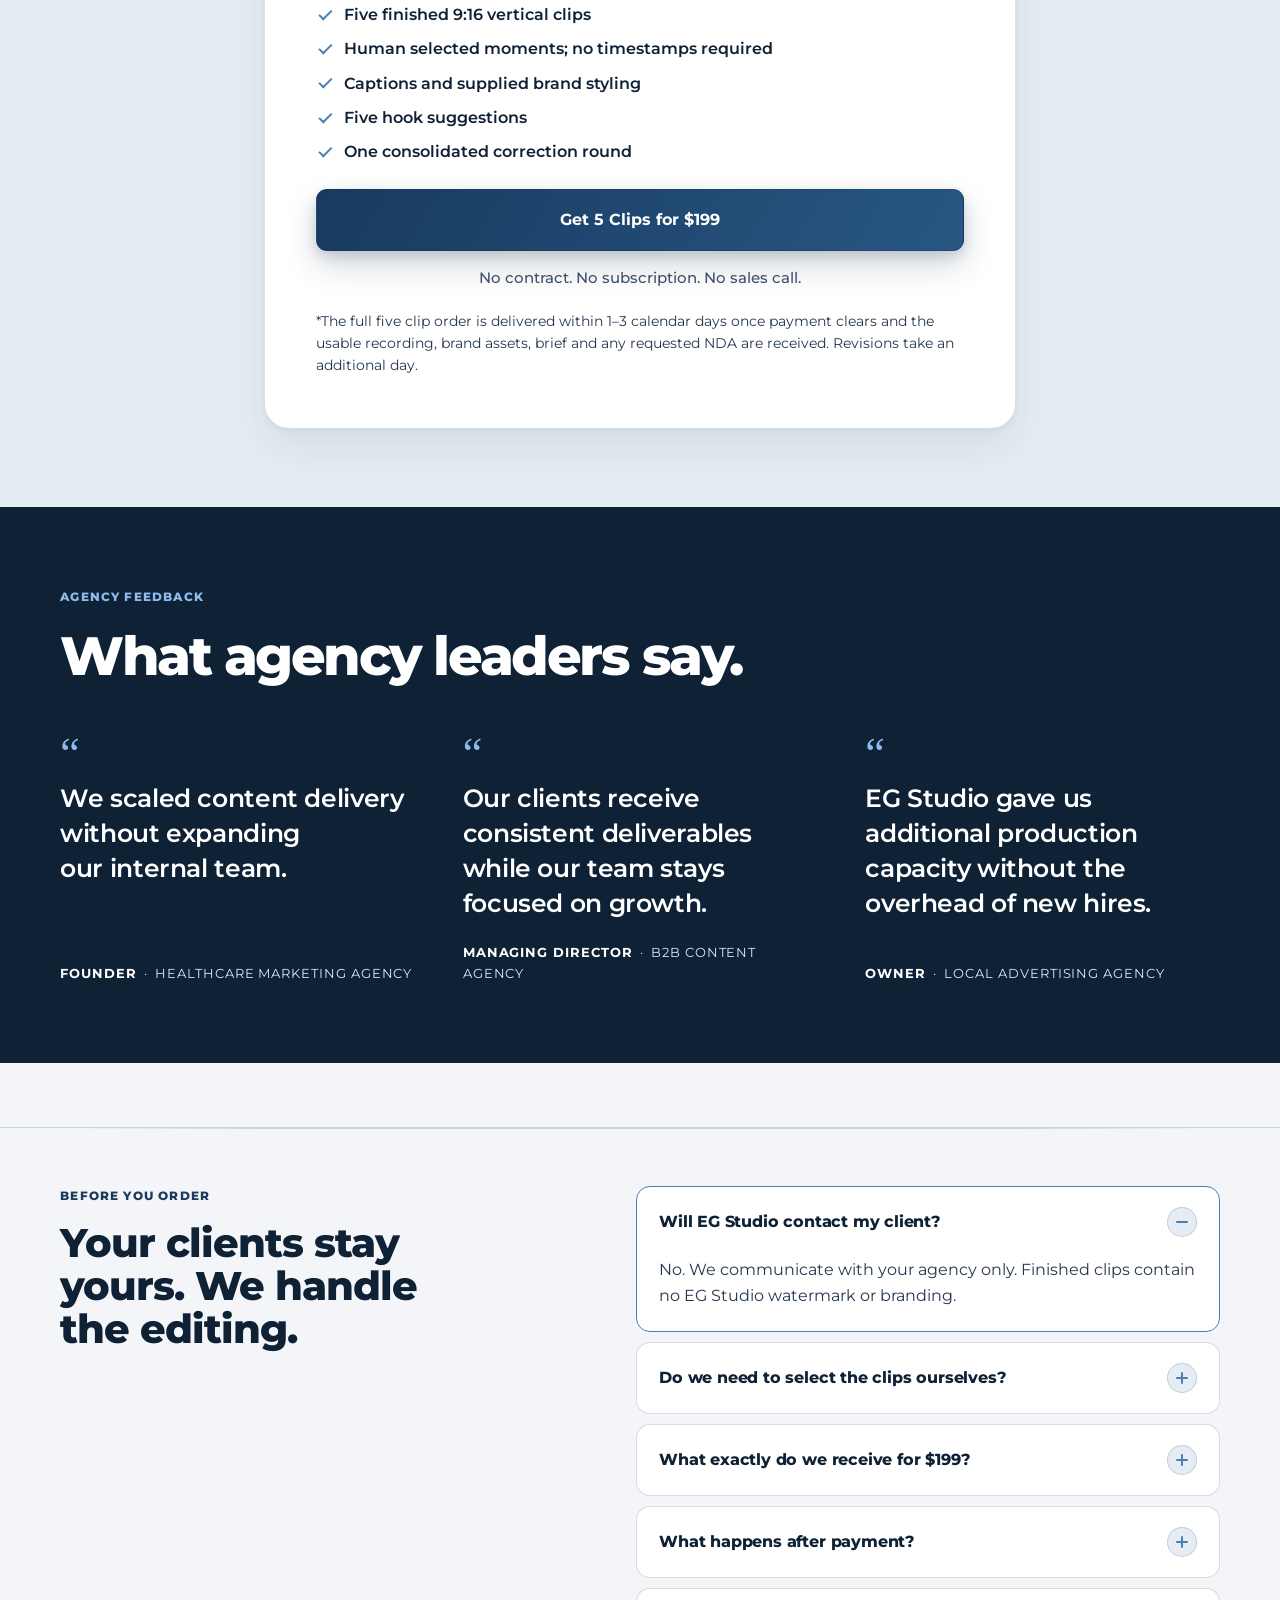
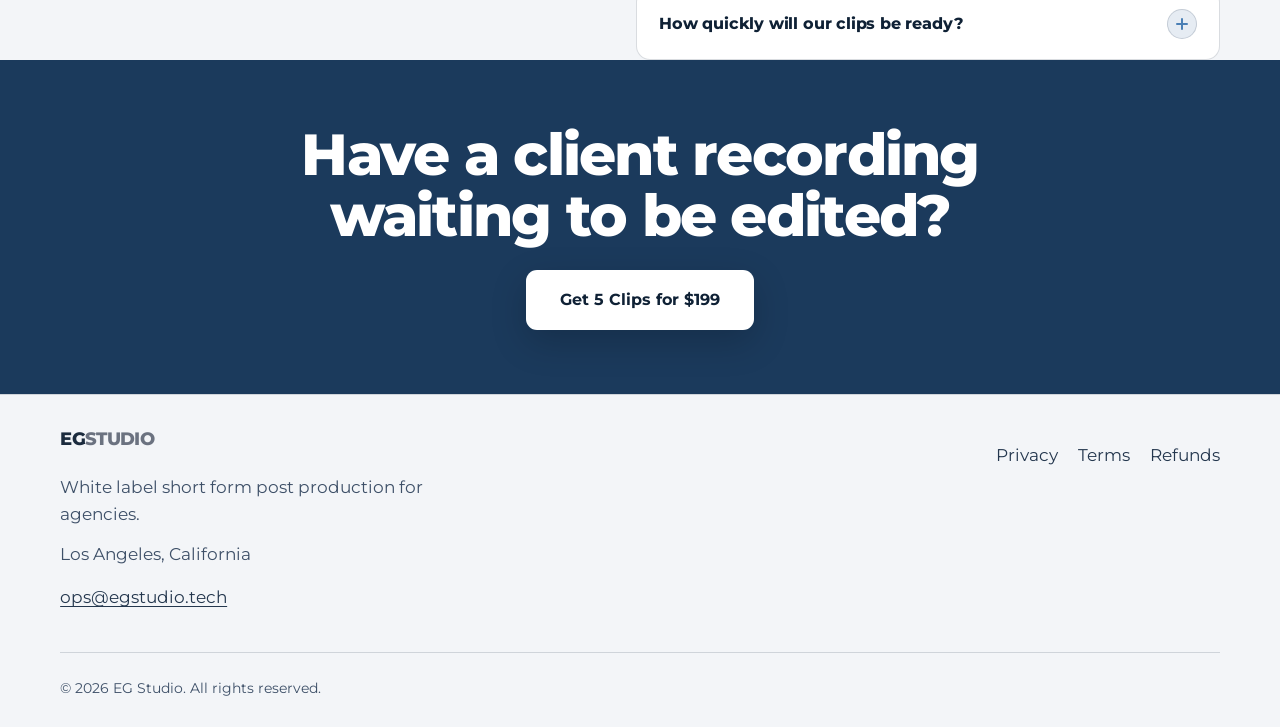
==== commit 53540be5: "Apply only three approved pricing copy edits" ====
--- a/index.html
+++ b/index.html
@@ -1479,7 +1479,6 @@
             <h2 class="rd-h2">Agency Clip Pack</h2>
             <div class="rd-price">$199 <span>one time</span></div>
             <div class="eg-package-facts" aria-label="Package at a glance"><div><strong>1</strong><span>Recording up to 60 minutes</span></div><div><strong>5</strong><span>Vertical clips up to 60 seconds each</span></div><div><strong>1–3</strong><span>Calendar days for full order*</span></div></div>
-            <p class="premium-offer-intro">One eligible English language recording, with up to two synchronized speakers or cameras. Five finished clips for your agency to review and deliver.</p>
             <p class="premium-offer-label">Included</p>
             <ul class="rd-includes premium-benefits premium-included-list">
               <li>Five finished 9:16 vertical clips</li>
@@ -1488,10 +1487,9 @@
               <li>Five hook suggestions</li>
               <li>One consolidated correction round</li>
             </ul>
-            <p class="eg-package-exclusions">Not included: filming, posting, full episode editing, complex custom animation, or native project files.</p>
             <a href="https://buy.stripe.com/00wdR27qNc6IfXJ7419EI0f" class="btn btn-primary rd-btn" data-sku="episode" data-placement="pricing_episode">Get 5 Clips for $199</a>
             <p class="rd-fine">No contract. No subscription. No sales call.</p>
-            <p class="eg-process-assurance">*The full five clip order is delivered within 1–3 calendar days once payment clears and the usable recording, brand assets, brief and any requested NDA are ready. Revisions take an additional day.</p>
+            <p class="eg-process-assurance">*The full five clip order is delivered within 1–3 calendar days once payment clears and the usable recording, brand assets, brief and any requested NDA are received. Revisions take an additional day.</p>
           </div>
         </div>
       </div>
